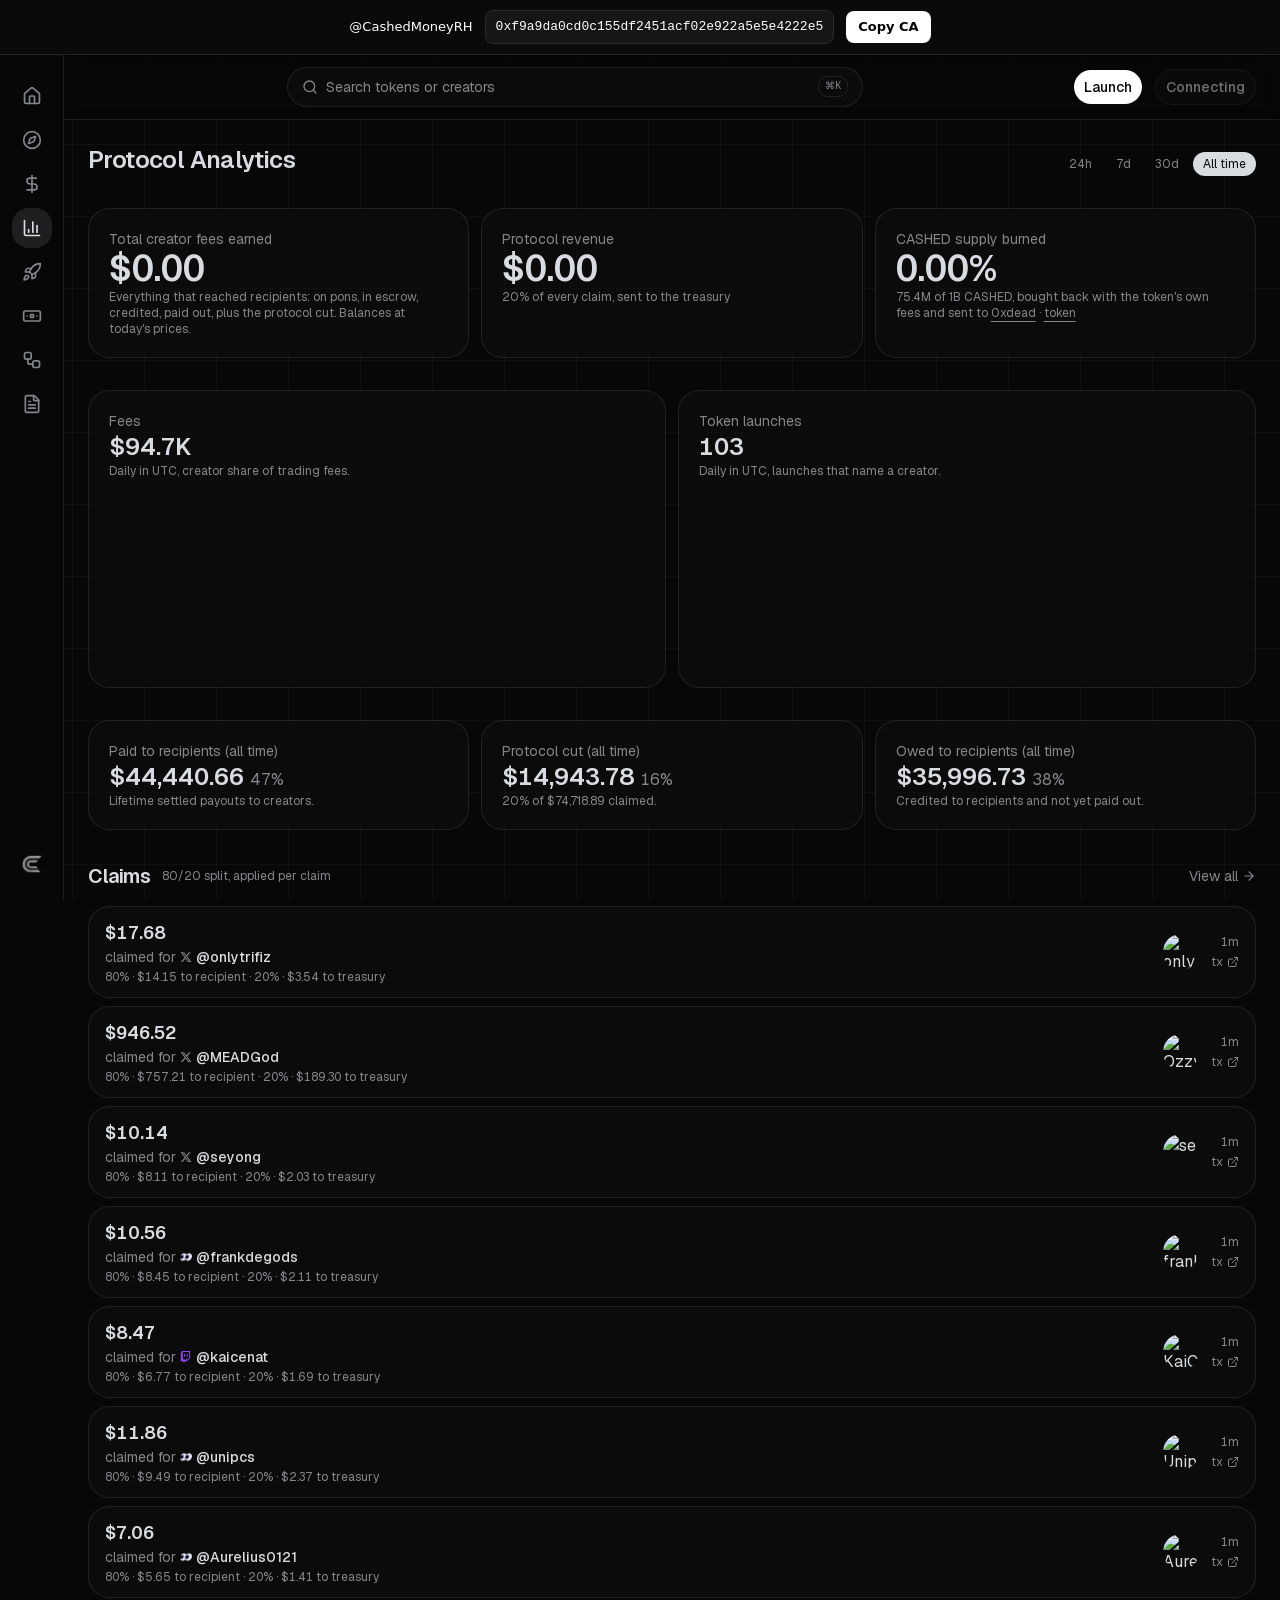
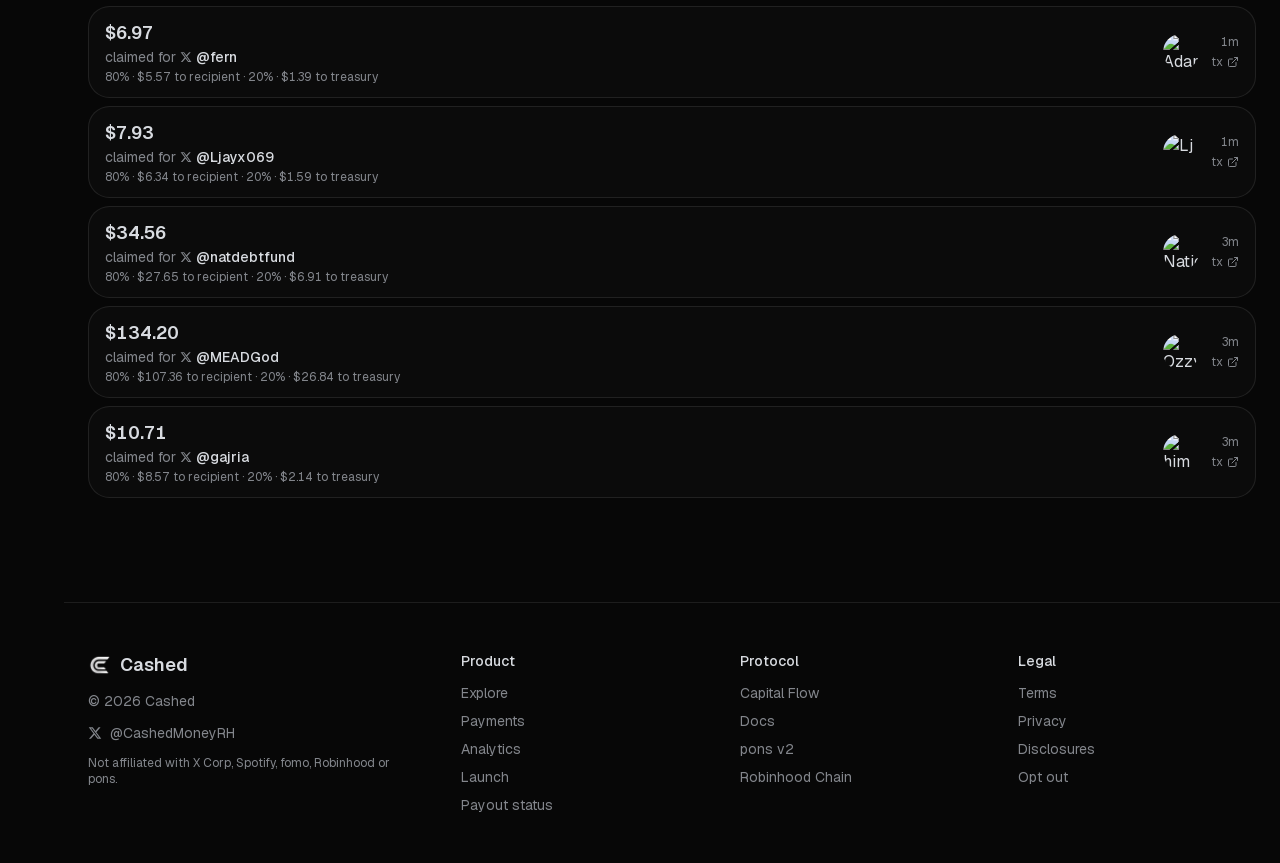
==== analytics/index.html @ 07ec54c0 "Clone cashed.money as a static meme site with the CashedMoneyRH X link and token CA. Co-authored-by:" ====
<!DOCTYPE html><html data-dpl-id="dpl_JBxvJLaas8P9AHUe6HkGp45us8QY" lang="en" class="geist_f15bd114-module__7725RG__variable geist_mono_8d43a2aa-module__8Li5zG__variable dark h-full antialiased"><head><meta charSet="utf-8"/><meta name="viewport" content="width=device-width, initial-scale=1"/><link rel="preload" href="/logo-transparent.png" as="image"/><link rel="preload" as="image" href="/fomo.png"/><link rel="stylesheet" href="/_next/static/immutable/chunks/390r2qn_w1hxb.css" data-precedence="next"/><link rel="stylesheet" href="/_next/static/immutable/chunks/3wxnf608zoqqo.css" data-precedence="next"/><link rel="preload" as="script" fetchPriority="low" href="/_next/static/immutable/chunks/0zz4iendek79o.js"/><link rel="preload" href="/logo.png" as="image"/><title>Analytics - Cashed</title><meta name="description" content="Point a token&#x27;s creator fees at any creator, on X, Spotify, Twitch, GitHub or fomo, and they get paid in dollars. Launch on pons, Robinhood Chain."/><meta property="og:title" content="Analytics - Cashed"/><meta property="og:description" content="Point a token&#x27;s creator fees at any creator, on X, Spotify, Twitch, GitHub or fomo, and they get paid in dollars. Launch on pons, Robinhood Chain."/><meta property="og:site_name" content="Cashed"/><meta property="og:image" content="https://cashedmoney.world/og.png"/><meta property="og:image:width" content="1730"/><meta property="og:image:height" content="909"/><meta property="og:image:alt" content="Cashed - Token fees. Cashed out."/><meta property="og:type" content="website"/><meta name="twitter:card" content="summary_large_image"/><meta name="twitter:title" content="Analytics - Cashed"/><meta name="twitter:description" content="Point a token&#x27;s creator fees at any creator, on X, Spotify, Twitch, GitHub or fomo, and they get paid in dollars. Launch on pons, Robinhood Chain."/><meta name="twitter:image" content="https://cashedmoney.world/og.png"/><link rel="icon" href="/icon.png" sizes="192x192" type="image/png"/><link rel="apple-touch-icon" href="/apple-icon.png" sizes="180x180" type="image/png"/><meta name="next-size-adjust" content=""/></head><body class="flex min-h-full flex-col">
<style id="ca-bar-style">
.ca-bar{position:sticky;top:0;z-index:9999;display:flex;align-items:center;justify-content:center;gap:12px;flex-wrap:wrap;padding:10px 16px;background:#0a0a0a;border-bottom:1px solid #222;font-family:ui-sans-serif,system-ui,sans-serif;color:#fff;font-size:13px}
.ca-bar a{color:#fff;text-decoration:none}
.ca-bar .ca{font-family:ui-monospace,SFMono-Regular,Menlo,monospace;background:#161616;border:1px solid #2a2a2a;border-radius:8px;padding:6px 10px;cursor:pointer}
.ca-bar button{background:#fff;color:#000;border:0;border-radius:8px;padding:6px 12px;font-weight:600;cursor:pointer}
</style>
<div class="ca-bar">
  <a href="https://x.com/CashedMoneyRH" target="_blank" rel="noreferrer">@CashedMoneyRH</a>
  <span class="ca" id="ca-addr" title="Click to copy">0xf9a9da0cd0c155df2451acf02e922a5e5e4222e5</span>
  <button type="button" id="ca-copy">Copy CA</button>
</div>
<script>
(function(){
  function copy(){
    var t="0xf9a9da0cd0c155df2451acf02e922a5e5e4222e5";
    if(navigator.clipboard){navigator.clipboard.writeText(t)}
    var b=document.getElementById("ca-copy");
    if(b){b.textContent="Copied";setTimeout(function(){b.textContent="Copy CA"},1200)}
  }
  var b=document.getElementById("ca-copy");
  var a=document.getElementById("ca-addr");
  if(b)b.addEventListener("click",copy);
  if(a)a.addEventListener("click",copy);
})();
</script>
<div hidden=""><!--$--><!--/$--></div><div class="min-h-dvh md:pl-16"><aside class="fixed inset-y-0 left-0 z-40 hidden w-16 flex-col items-center border-r border-border bg-sidebar py-4 md:flex"><a aria-label="Cashed home" class="mb-6" href="/"><img src="/logo-transparent.png" alt="" aria-hidden="true" class="object-contain size-9" draggable="false"/></a><nav class="flex flex-col gap-1"><a aria-label="Home" class="flex size-10 items-center justify-center rounded-xl text-muted-foreground transition-colors hover:bg-accent hover:text-foreground" data-state="closed" data-slot="tooltip-trigger" href="/"><svg xmlns="http://www.w3.org/2000/svg" width="24" height="24" viewBox="0 0 24 24" fill="none" stroke="currentColor" stroke-width="2" stroke-linecap="round" stroke-linejoin="round" class="lucide lucide-house lucide-home size-5" aria-hidden="true"><path d="M15 21v-8a1 1 0 0 0-1-1h-4a1 1 0 0 0-1 1v8"></path><path d="M3 10a2 2 0 0 1 .709-1.528l7-6a2 2 0 0 1 2.582 0l7 6A2 2 0 0 1 21 10v9a2 2 0 0 1-2 2H5a2 2 0 0 1-2-2z"></path></svg></a><a aria-label="Explore" class="flex size-10 items-center justify-center rounded-xl text-muted-foreground transition-colors hover:bg-accent hover:text-foreground" data-state="closed" data-slot="tooltip-trigger" href="/explore"><svg xmlns="http://www.w3.org/2000/svg" width="24" height="24" viewBox="0 0 24 24" fill="none" stroke="currentColor" stroke-width="2" stroke-linecap="round" stroke-linejoin="round" class="lucide lucide-compass size-5" aria-hidden="true"><circle cx="12" cy="12" r="10"></circle><path d="m16.24 7.76-1.804 5.411a2 2 0 0 1-1.265 1.265L7.76 16.24l1.804-5.411a2 2 0 0 1 1.265-1.265z"></path></svg></a><a aria-label="Payments" class="flex size-10 items-center justify-center rounded-xl text-muted-foreground transition-colors hover:bg-accent hover:text-foreground" data-state="closed" data-slot="tooltip-trigger" href="/payments"><svg xmlns="http://www.w3.org/2000/svg" width="24" height="24" viewBox="0 0 24 24" fill="none" stroke="currentColor" stroke-width="2" stroke-linecap="round" stroke-linejoin="round" class="lucide lucide-dollar-sign size-5" aria-hidden="true"><line x1="12" x2="12" y1="2" y2="22"></line><path d="M17 5H9.5a3.5 3.5 0 0 0 0 7h5a3.5 3.5 0 0 1 0 7H6"></path></svg></a><a aria-label="Analytics" aria-current="page" class="flex size-10 items-center justify-center rounded-xl transition-colors hover:bg-accent hover:text-foreground bg-accent text-foreground" data-state="closed" data-slot="tooltip-trigger" href="/analytics"><svg xmlns="http://www.w3.org/2000/svg" width="24" height="24" viewBox="0 0 24 24" fill="none" stroke="currentColor" stroke-width="2" stroke-linecap="round" stroke-linejoin="round" class="lucide lucide-chart-column lucide-bar-chart-3 size-5" aria-hidden="true"><path d="M3 3v16a2 2 0 0 0 2 2h16"></path><path d="M18 17V9"></path><path d="M13 17V5"></path><path d="M8 17v-3"></path></svg></a><a aria-label="Launch" class="flex size-10 items-center justify-center rounded-xl text-muted-foreground transition-colors hover:bg-accent hover:text-foreground" data-state="closed" data-slot="tooltip-trigger" href="/launch"><svg xmlns="http://www.w3.org/2000/svg" width="24" height="24" viewBox="0 0 24 24" fill="none" stroke="currentColor" stroke-width="2" stroke-linecap="round" stroke-linejoin="round" class="lucide lucide-rocket size-5" aria-hidden="true"><path d="M12 15v5s3.03-.55 4-2c1.08-1.62 0-5 0-5"></path><path d="M4.5 16.5c-1.5 1.26-2 5-2 5s3.74-.5 5-2c.71-.84.7-2.13-.09-2.91a2.18 2.18 0 0 0-2.91-.09"></path><path d="M9 12a22 22 0 0 1 2-3.95A12.88 12.88 0 0 1 22 2c0 2.72-.78 7.5-6 11a22.4 22.4 0 0 1-4 2z"></path><path d="M9 12H4s.55-3.03 2-4c1.62-1.08 5 .05 5 .05"></path></svg></a><a aria-label="Claim" class="flex size-10 items-center justify-center rounded-xl text-muted-foreground transition-colors hover:bg-accent hover:text-foreground" data-state="closed" data-slot="tooltip-trigger" href="/claim"><svg xmlns="http://www.w3.org/2000/svg" width="24" height="24" viewBox="0 0 24 24" fill="none" stroke="currentColor" stroke-width="2" stroke-linecap="round" stroke-linejoin="round" class="lucide lucide-banknote size-5" aria-hidden="true"><rect width="20" height="12" x="2" y="6" rx="2"></rect><circle cx="12" cy="12" r="2"></circle><path d="M6 12h.01M18 12h.01"></path></svg></a><a aria-label="Capital Flow" class="flex size-10 items-center justify-center rounded-xl text-muted-foreground transition-colors hover:bg-accent hover:text-foreground" data-state="closed" data-slot="tooltip-trigger" href="/capital-flow"><svg xmlns="http://www.w3.org/2000/svg" width="24" height="24" viewBox="0 0 24 24" fill="none" stroke="currentColor" stroke-width="2" stroke-linecap="round" stroke-linejoin="round" class="lucide lucide-workflow size-5" aria-hidden="true"><rect width="8" height="8" x="3" y="3" rx="2"></rect><path d="M7 11v4a2 2 0 0 0 2 2h4"></path><rect width="8" height="8" x="13" y="13" rx="2"></rect></svg></a><a aria-label="Docs" class="flex size-10 items-center justify-center rounded-xl text-muted-foreground transition-colors hover:bg-accent hover:text-foreground" data-state="closed" data-slot="tooltip-trigger" href="/docs"><svg xmlns="http://www.w3.org/2000/svg" width="24" height="24" viewBox="0 0 24 24" fill="none" stroke="currentColor" stroke-width="2" stroke-linecap="round" stroke-linejoin="round" class="lucide lucide-file-text size-5" aria-hidden="true"><path d="M6 22a2 2 0 0 1-2-2V4a2 2 0 0 1 2-2h8a2.4 2.4 0 0 1 1.704.706l3.588 3.588A2.4 2.4 0 0 1 20 8v12a2 2 0 0 1-2 2z"></path><path d="M14 2v5a1 1 0 0 0 1 1h5"></path><path d="M10 9H8"></path><path d="M16 13H8"></path><path d="M16 17H8"></path></svg></a></nav><a href="https://x.com/CashedMoneyRH" target="_blank" rel="noreferrer" class="mt-auto flex size-10 items-center justify-center rounded-xl opacity-60 transition-opacity hover:opacity-100" aria-label="Cashed on X"><img src="/logo-transparent.png" alt="" aria-hidden="true" class="object-contain size-6" draggable="false"/></a></aside><nav class="fixed inset-x-0 bottom-0 z-40 flex justify-around border-t border-border bg-background/95 backdrop-blur md:hidden" style="padding-bottom:env(safe-area-inset-bottom, 0px)" aria-label="Primary"><a aria-label="Home" class="flex min-w-0 flex-1 flex-col items-center gap-1 py-2 text-[10px] text-muted-foreground" href="/"><svg xmlns="http://www.w3.org/2000/svg" width="24" height="24" viewBox="0 0 24 24" fill="none" stroke="currentColor" stroke-width="2" stroke-linecap="round" stroke-linejoin="round" class="lucide lucide-house lucide-home size-5" aria-hidden="true"><path d="M15 21v-8a1 1 0 0 0-1-1h-4a1 1 0 0 0-1 1v8"></path><path d="M3 10a2 2 0 0 1 .709-1.528l7-6a2 2 0 0 1 2.582 0l7 6A2 2 0 0 1 21 10v9a2 2 0 0 1-2 2H5a2 2 0 0 1-2-2z"></path></svg>Home</a><a aria-label="Explore" class="flex min-w-0 flex-1 flex-col items-center gap-1 py-2 text-[10px] text-muted-foreground" href="/explore"><svg xmlns="http://www.w3.org/2000/svg" width="24" height="24" viewBox="0 0 24 24" fill="none" stroke="currentColor" stroke-width="2" stroke-linecap="round" stroke-linejoin="round" class="lucide lucide-compass size-5" aria-hidden="true"><circle cx="12" cy="12" r="10"></circle><path d="m16.24 7.76-1.804 5.411a2 2 0 0 1-1.265 1.265L7.76 16.24l1.804-5.411a2 2 0 0 1 1.265-1.265z"></path></svg>Explore</a><a aria-label="Payments" class="flex min-w-0 flex-1 flex-col items-center gap-1 py-2 text-[10px] text-muted-foreground" href="/payments"><svg xmlns="http://www.w3.org/2000/svg" width="24" height="24" viewBox="0 0 24 24" fill="none" stroke="currentColor" stroke-width="2" stroke-linecap="round" stroke-linejoin="round" class="lucide lucide-dollar-sign size-5" aria-hidden="true"><line x1="12" x2="12" y1="2" y2="22"></line><path d="M17 5H9.5a3.5 3.5 0 0 0 0 7h5a3.5 3.5 0 0 1 0 7H6"></path></svg>Payments</a><a aria-label="Launch" class="flex min-w-0 flex-1 flex-col items-center gap-1 py-2 text-[10px] text-muted-foreground" href="/launch"><svg xmlns="http://www.w3.org/2000/svg" width="24" height="24" viewBox="0 0 24 24" fill="none" stroke="currentColor" stroke-width="2" stroke-linecap="round" stroke-linejoin="round" class="lucide lucide-rocket size-5" aria-hidden="true"><path d="M12 15v5s3.03-.55 4-2c1.08-1.62 0-5 0-5"></path><path d="M4.5 16.5c-1.5 1.26-2 5-2 5s3.74-.5 5-2c.71-.84.7-2.13-.09-2.91a2.18 2.18 0 0 0-2.91-.09"></path><path d="M9 12a22 22 0 0 1 2-3.95A12.88 12.88 0 0 1 22 2c0 2.72-.78 7.5-6 11a22.4 22.4 0 0 1-4 2z"></path><path d="M9 12H4s.55-3.03 2-4c1.62-1.08 5 .05 5 .05"></path></svg>Launch</a><a aria-label="Claim" class="flex min-w-0 flex-1 flex-col items-center gap-1 py-2 text-[10px] text-muted-foreground" href="/claim"><svg xmlns="http://www.w3.org/2000/svg" width="24" height="24" viewBox="0 0 24 24" fill="none" stroke="currentColor" stroke-width="2" stroke-linecap="round" stroke-linejoin="round" class="lucide lucide-banknote size-5" aria-hidden="true"><rect width="20" height="12" x="2" y="6" rx="2"></rect><circle cx="12" cy="12" r="2"></circle><path d="M6 12h.01M18 12h.01"></path></svg>Claim</a></nav><header class="sticky z-30 border-b border-border bg-background/85 backdrop-blur" style="top:env(safe-area-inset-top, 0px)"><div class="mx-auto flex h-16 max-w-7xl items-center gap-3 px-4 sm:px-6"><a class="flex items-center gap-2 md:hidden" aria-label="Cashed home" href="/"><img src="/logo-transparent.png" alt="" aria-hidden="true" class="object-contain size-8" draggable="false"/></a><div class="relative min-w-0 flex-1 md:mx-auto md:max-w-xl"><label class="flex h-10 items-center gap-2 rounded-full border border-border bg-card/60 px-3.5 text-sm text-muted-foreground focus-within:border-foreground/40"><svg xmlns="http://www.w3.org/2000/svg" width="24" height="24" viewBox="0 0 24 24" fill="none" stroke="currentColor" stroke-width="2" stroke-linecap="round" stroke-linejoin="round" class="lucide lucide-search size-4 shrink-0" aria-hidden="true"><path d="m21 21-4.34-4.34"></path><circle cx="11" cy="11" r="8"></circle></svg><input placeholder="Search tokens or creators" aria-label="Search" class="min-w-0 flex-1 bg-transparent text-foreground outline-none placeholder:text-muted-foreground" value=""/><kbd class="hidden rounded-md border border-border px-1.5 py-0.5 text-[10px] sm:inline">⌘K</kbd></label></div><a data-slot="button" data-variant="default" data-size="lg" class="group/button shrink-0 items-center justify-center border border-transparent bg-clip-padding text-sm font-medium whitespace-nowrap transition-all outline-none select-none focus-visible:border-ring focus-visible:ring-3 focus-visible:ring-ring/50 active:not-aria-[haspopup]:translate-y-px disabled:pointer-events-none disabled:opacity-50 aria-invalid:border-destructive aria-invalid:ring-3 aria-invalid:ring-destructive/20 dark:aria-invalid:border-destructive/50 dark:aria-invalid:ring-destructive/40 [&amp;_svg]:pointer-events-none [&amp;_svg]:shrink-0 [&amp;_svg:not([class*=&#x27;size-&#x27;])]:size-4 bg-primary text-primary-foreground hover:bg-primary/80 h-9 gap-1.5 px-2.5 has-data-[icon=inline-end]:pr-2 has-data-[icon=inline-start]:pl-2 hidden rounded-full sm:inline-flex" href="/launch">Launch</a><button data-slot="button" data-variant="outline" data-size="lg" class="group/button inline-flex shrink-0 items-center justify-center border bg-clip-padding text-sm font-medium whitespace-nowrap transition-all outline-none select-none focus-visible:border-ring focus-visible:ring-3 focus-visible:ring-ring/50 active:not-aria-[haspopup]:translate-y-px disabled:pointer-events-none disabled:opacity-50 aria-invalid:border-destructive aria-invalid:ring-3 aria-invalid:ring-destructive/20 dark:aria-invalid:border-destructive/50 dark:aria-invalid:ring-destructive/40 [&amp;_svg]:pointer-events-none [&amp;_svg]:shrink-0 [&amp;_svg:not([class*=&#x27;size-&#x27;])]:size-4 border-border bg-background hover:bg-muted hover:text-foreground aria-expanded:bg-muted aria-expanded:text-foreground dark:border-input dark:bg-input/30 dark:hover:bg-input/50 h-9 gap-1.5 px-2.5 has-data-[icon=inline-end]:pr-2 has-data-[icon=inline-start]:pl-2 rounded-full" disabled="">Connecting</button></div></header><main class="mx-auto w-full max-w-7xl px-4 pt-6 pb-24 sm:px-6 md:pb-10"><div class="space-y-8"><div class="flex flex-wrap items-end justify-between gap-4"><h1 class="text-2xl font-semibold tracking-tight">Protocol Analytics</h1><div class="flex gap-1 text-xs text-muted-foreground"><span class="rounded-full px-2.5 py-1">24h</span><span class="rounded-full px-2.5 py-1">7d</span><span class="rounded-full px-2.5 py-1">30d</span><span class="rounded-full bg-foreground px-2.5 py-1 text-background">All time</span></div></div><div class="grid gap-3 sm:grid-cols-2 lg:grid-cols-3"><div class="min-w-0 rounded-2xl border border-border bg-card/60 p-5"><div class="text-sm text-muted-foreground">Total creator fees earned</div><div class="tabular text-4xl font-semibold"><span>$0.00</span></div><div class="text-xs text-muted-foreground">Everything that reached recipients: on pons, in escrow, credited, paid out, plus the protocol cut. Balances at today&#x27;s prices.</div></div><div class="min-w-0 rounded-2xl border border-border bg-card/60 p-5"><div class="text-sm text-muted-foreground">Protocol revenue</div><div class="tabular text-4xl font-semibold"><span>$0.00</span></div><div class="text-xs text-muted-foreground">20<!-- -->% of every claim, sent to the treasury</div></div><div class="min-w-0 rounded-2xl border border-border bg-card/60 p-5"><div class="text-sm text-muted-foreground">CASHED supply burned</div><div class="tabular text-4xl font-semibold"><span>0.00%</span></div><div class="text-xs text-muted-foreground">75.4M of 1B CASHED<!-- -->, bought back with the token&#x27;s own fees and sent to<!-- --> <a href="https://robinhoodchain.blockscout.com/address/0x000000000000000000000000000000000000dEaD" target="_blank" rel="noreferrer" class="underline underline-offset-4 hover:text-foreground">0xdead</a> · <a href="https://robinhoodchain.blockscout.com/token/0x6249519883b8d7ccf915dfcd6c0442984dae9d24" target="_blank" rel="noreferrer" class="underline underline-offset-4 hover:text-foreground">token</a></div></div></div><div class="grid gap-3 lg:grid-cols-2"><div class="min-w-0 rounded-2xl border border-border bg-card/60 p-5 text-foreground"><div class="text-sm text-muted-foreground">Fees</div><div class="tabular text-2xl font-semibold">$94.7K</div><div class="mb-2 text-xs text-muted-foreground">Daily in UTC, creator share of trading fees.</div><div class="recharts-responsive-container" style="width:100%;height:180px;min-width:0"><div style="width:0;overflow-x:visible"></div></div></div><div class="min-w-0 rounded-2xl border border-border bg-card/60 p-5"><div class="text-sm text-muted-foreground">Token launches</div><div class="tabular text-2xl font-semibold">103</div><div class="mb-2 text-xs text-muted-foreground">Daily in UTC, launches that name a creator.</div><div class="recharts-responsive-container" style="width:100%;height:180px;min-width:0"><div style="width:0;overflow-x:visible"></div></div></div></div><div class="grid gap-3 md:grid-cols-3"><div class="min-w-0 rounded-2xl border border-border bg-card/60 p-5"><div class="text-sm text-muted-foreground">Paid to recipients (all time)</div><div class="tabular text-2xl font-semibold">$44,440.66<!-- --> <span class="text-base font-normal text-muted-foreground">47%</span></div><div class="text-xs text-muted-foreground">Lifetime settled payouts to creators.</div></div><div class="min-w-0 rounded-2xl border border-border bg-card/60 p-5"><div class="text-sm text-muted-foreground">Protocol cut (all time)</div><div class="tabular text-2xl font-semibold">$14,943.78<!-- --> <span class="text-base font-normal text-muted-foreground">16%</span></div><div class="text-xs text-muted-foreground">20<!-- -->% of <!-- -->$74,718.89<!-- --> claimed.</div></div><div class="min-w-0 rounded-2xl border border-border bg-card/60 p-5"><div class="text-sm text-muted-foreground">Owed to recipients (all time)</div><div class="tabular text-2xl font-semibold">$35,996.73<!-- --> <span class="text-base font-normal text-muted-foreground">38%</span></div><div class="text-xs text-muted-foreground">Credited to recipients and not yet paid out.</div></div></div><section><div class="mb-4 flex min-w-0 flex-wrap items-center gap-3"><h2 class="text-xl font-semibold tracking-tight">Claims</h2><span class="text-xs text-muted-foreground">80<!-- -->/<!-- -->20<!-- --> split, applied per claim</span><div class="ml-auto flex items-center gap-2 text-sm text-muted-foreground"><a class="inline-flex items-center gap-1 hover:text-foreground" href="/capital-flow">View all <svg xmlns="http://www.w3.org/2000/svg" width="24" height="24" viewBox="0 0 24 24" fill="none" stroke="currentColor" stroke-width="2" stroke-linecap="round" stroke-linejoin="round" class="lucide lucide-arrow-right size-3.5" aria-hidden="true"><path d="M5 12h14"></path><path d="m12 5 7 7-7 7"></path></svg></a></div></div><ul class="space-y-2"><li class="flex min-w-0 items-center gap-3 rounded-2xl border border-border bg-card/60 px-4 py-3"><div class="min-w-0 flex-1"><div class="tabular text-lg font-semibold">$17.68</div><div class="flex min-w-0 items-center gap-1 text-sm text-muted-foreground">claimed for<svg viewBox="0 0 24 24" aria-hidden="true" class="fill-current size-3 shrink-0"><path d="M18.244 2.25h3.308l-7.227 8.26 8.502 11.24H16.17l-5.214-6.817L4.99 21.75H1.68l7.73-8.835L1.254 2.25H8.08l4.713 6.231zm-1.161 17.52h1.833L7.084 4.126H5.117z"></path></svg><a class="truncate font-medium text-foreground hover:underline" href="/x/onlytrifiz">@onlytrifiz</a></div><div class="mt-0.5 text-xs text-muted-foreground tabular">80% · <!-- -->$14.15<!-- --> to recipient · 20% · <!-- -->$3.54<!-- --> to treasury</div></div><img src="https://pbs.twimg.com/profile_images/1974035042612518912/VJPuNrzi_400x400.jpg" alt="only" class="object-cover size-9 rounded-full" loading="lazy" referrerPolicy="no-referrer"/><div class="flex flex-col items-end gap-1 text-xs text-muted-foreground"><span class="tabular">1m</span><a href="https://robinhoodchain.blockscout.com/tx/0x8d18d23755f613608d83d0e078df0dc92c5223f97d6a4c0c841c06e9cfff9536" target="_blank" rel="noreferrer" class="inline-flex items-center gap-1 hover:text-foreground">tx <svg xmlns="http://www.w3.org/2000/svg" width="24" height="24" viewBox="0 0 24 24" fill="none" stroke="currentColor" stroke-width="2" stroke-linecap="round" stroke-linejoin="round" class="lucide lucide-external-link size-3" aria-hidden="true"><path d="M15 3h6v6"></path><path d="M10 14 21 3"></path><path d="M18 13v6a2 2 0 0 1-2 2H5a2 2 0 0 1-2-2V8a2 2 0 0 1 2-2h6"></path></svg></a></div></li><li class="flex min-w-0 items-center gap-3 rounded-2xl border border-border bg-card/60 px-4 py-3"><div class="min-w-0 flex-1"><div class="tabular text-lg font-semibold">$946.52</div><div class="flex min-w-0 items-center gap-1 text-sm text-muted-foreground">claimed for<svg viewBox="0 0 24 24" aria-hidden="true" class="fill-current size-3 shrink-0"><path d="M18.244 2.25h3.308l-7.227 8.26 8.502 11.24H16.17l-5.214-6.817L4.99 21.75H1.68l7.73-8.835L1.254 2.25H8.08l4.713 6.231zm-1.161 17.52h1.833L7.084 4.126H5.117z"></path></svg><a class="truncate font-medium text-foreground hover:underline" href="/x/MEADGod">@MEADGod</a></div><div class="mt-0.5 text-xs text-muted-foreground tabular">80% · <!-- -->$757.21<!-- --> to recipient · 20% · <!-- -->$189.30<!-- --> to treasury</div></div><img src="https://pbs.twimg.com/profile_images/2092114373221199872/9KiMycPK_400x400.jpg" alt="Ozzy | 奥兹 🅿️" class="object-cover size-9 rounded-full" loading="lazy" referrerPolicy="no-referrer"/><div class="flex flex-col items-end gap-1 text-xs text-muted-foreground"><span class="tabular">1m</span><a href="https://robinhoodchain.blockscout.com/tx/0x8d18d23755f613608d83d0e078df0dc92c5223f97d6a4c0c841c06e9cfff9536" target="_blank" rel="noreferrer" class="inline-flex items-center gap-1 hover:text-foreground">tx <svg xmlns="http://www.w3.org/2000/svg" width="24" height="24" viewBox="0 0 24 24" fill="none" stroke="currentColor" stroke-width="2" stroke-linecap="round" stroke-linejoin="round" class="lucide lucide-external-link size-3" aria-hidden="true"><path d="M15 3h6v6"></path><path d="M10 14 21 3"></path><path d="M18 13v6a2 2 0 0 1-2 2H5a2 2 0 0 1-2-2V8a2 2 0 0 1 2-2h6"></path></svg></a></div></li><li class="flex min-w-0 items-center gap-3 rounded-2xl border border-border bg-card/60 px-4 py-3"><div class="min-w-0 flex-1"><div class="tabular text-lg font-semibold">$10.14</div><div class="flex min-w-0 items-center gap-1 text-sm text-muted-foreground">claimed for<svg viewBox="0 0 24 24" aria-hidden="true" class="fill-current size-3 shrink-0"><path d="M18.244 2.25h3.308l-7.227 8.26 8.502 11.24H16.17l-5.214-6.817L4.99 21.75H1.68l7.73-8.835L1.254 2.25H8.08l4.713 6.231zm-1.161 17.52h1.833L7.084 4.126H5.117z"></path></svg><a class="truncate font-medium text-foreground hover:underline" href="/x/seyong">@seyong</a></div><div class="mt-0.5 text-xs text-muted-foreground tabular">80% · <!-- -->$8.11<!-- --> to recipient · 20% · <!-- -->$2.03<!-- --> to treasury</div></div><img src="https://pbs.twimg.com/profile_images/2099817727883939840/4lNcbPbq_400x400.jpg" alt="se" class="object-cover size-9 rounded-full" loading="lazy" referrerPolicy="no-referrer"/><div class="flex flex-col items-end gap-1 text-xs text-muted-foreground"><span class="tabular">1m</span><a href="https://robinhoodchain.blockscout.com/tx/0x8d18d23755f613608d83d0e078df0dc92c5223f97d6a4c0c841c06e9cfff9536" target="_blank" rel="noreferrer" class="inline-flex items-center gap-1 hover:text-foreground">tx <svg xmlns="http://www.w3.org/2000/svg" width="24" height="24" viewBox="0 0 24 24" fill="none" stroke="currentColor" stroke-width="2" stroke-linecap="round" stroke-linejoin="round" class="lucide lucide-external-link size-3" aria-hidden="true"><path d="M15 3h6v6"></path><path d="M10 14 21 3"></path><path d="M18 13v6a2 2 0 0 1-2 2H5a2 2 0 0 1-2-2V8a2 2 0 0 1 2-2h6"></path></svg></a></div></li><li class="flex min-w-0 items-center gap-3 rounded-2xl border border-border bg-card/60 px-4 py-3"><div class="min-w-0 flex-1"><div class="tabular text-lg font-semibold">$10.56</div><div class="flex min-w-0 items-center gap-1 text-sm text-muted-foreground">claimed for<img src="/fomo.png" alt="fomo" class="object-contain size-3 shrink-0"/><a class="truncate font-medium text-foreground hover:underline" href="/fomo/frankdegods">@frankdegods</a></div><div class="mt-0.5 text-xs text-muted-foreground tabular">80% · <!-- -->$8.45<!-- --> to recipient · 20% · <!-- -->$2.11<!-- --> to treasury</div></div><img src="https://pbs.twimg.com/profile_images/2060043584204689410/Sh83nkwV_400x400.jpg" alt="frank" class="object-cover size-9 rounded-full" loading="lazy" referrerPolicy="no-referrer"/><div class="flex flex-col items-end gap-1 text-xs text-muted-foreground"><span class="tabular">1m</span><a href="https://robinhoodchain.blockscout.com/tx/0x8d18d23755f613608d83d0e078df0dc92c5223f97d6a4c0c841c06e9cfff9536" target="_blank" rel="noreferrer" class="inline-flex items-center gap-1 hover:text-foreground">tx <svg xmlns="http://www.w3.org/2000/svg" width="24" height="24" viewBox="0 0 24 24" fill="none" stroke="currentColor" stroke-width="2" stroke-linecap="round" stroke-linejoin="round" class="lucide lucide-external-link size-3" aria-hidden="true"><path d="M15 3h6v6"></path><path d="M10 14 21 3"></path><path d="M18 13v6a2 2 0 0 1-2 2H5a2 2 0 0 1-2-2V8a2 2 0 0 1 2-2h6"></path></svg></a></div></li><li class="flex min-w-0 items-center gap-3 rounded-2xl border border-border bg-card/60 px-4 py-3"><div class="min-w-0 flex-1"><div class="tabular text-lg font-semibold">$8.47</div><div class="flex min-w-0 items-center gap-1 text-sm text-muted-foreground">claimed for<svg viewBox="0 0 24 24" aria-hidden="true" class="fill-current size-3 shrink-0" style="color:#9146FF"><path d="M4.3 0 1.5 3.7v16.6h5.6V24l3.7-3.7h2.8L20.3 14V0zm14.1 13.1-3.2 3.2H12l-2.8 2.8v-2.8H5.5V1.9h12.9zM15.2 5.5v6.2h-1.9V5.5zm-5.1 0v6.2H8.2V5.5z"></path></svg><a class="truncate font-medium text-foreground hover:underline" href="/twitch/kaicenat">@kaicenat</a></div><div class="mt-0.5 text-xs text-muted-foreground tabular">80% · <!-- -->$6.77<!-- --> to recipient · 20% · <!-- -->$1.69<!-- --> to treasury</div></div><img src="https://static-cdn.jtvnw.net/jtv_user_pictures/bf6a04cf-3f44-4986-8eed-5c36bfad542b-profile_image-300x300.png" alt="KaiCenat" class="object-cover size-9 rounded-full" loading="lazy" referrerPolicy="no-referrer"/><div class="flex flex-col items-end gap-1 text-xs text-muted-foreground"><span class="tabular">1m</span><a href="https://robinhoodchain.blockscout.com/tx/0x8d18d23755f613608d83d0e078df0dc92c5223f97d6a4c0c841c06e9cfff9536" target="_blank" rel="noreferrer" class="inline-flex items-center gap-1 hover:text-foreground">tx <svg xmlns="http://www.w3.org/2000/svg" width="24" height="24" viewBox="0 0 24 24" fill="none" stroke="currentColor" stroke-width="2" stroke-linecap="round" stroke-linejoin="round" class="lucide lucide-external-link size-3" aria-hidden="true"><path d="M15 3h6v6"></path><path d="M10 14 21 3"></path><path d="M18 13v6a2 2 0 0 1-2 2H5a2 2 0 0 1-2-2V8a2 2 0 0 1 2-2h6"></path></svg></a></div></li><li class="flex min-w-0 items-center gap-3 rounded-2xl border border-border bg-card/60 px-4 py-3"><div class="min-w-0 flex-1"><div class="tabular text-lg font-semibold">$11.86</div><div class="flex min-w-0 items-center gap-1 text-sm text-muted-foreground">claimed for<img src="/fomo.png" alt="fomo" class="object-contain size-3 shrink-0"/><a class="truncate font-medium text-foreground hover:underline" href="/fomo/unipcs">@unipcs</a></div><div class="mt-0.5 text-xs text-muted-foreground tabular">80% · <!-- -->$9.49<!-- --> to recipient · 20% · <!-- -->$2.37<!-- --> to treasury</div></div><img src="https://pbs.twimg.com/profile_images/1755899881783185408/Mtp0uwfM_400x400.jpg" alt="Unipcs" class="object-cover size-9 rounded-full" loading="lazy" referrerPolicy="no-referrer"/><div class="flex flex-col items-end gap-1 text-xs text-muted-foreground"><span class="tabular">1m</span><a href="https://robinhoodchain.blockscout.com/tx/0x8d18d23755f613608d83d0e078df0dc92c5223f97d6a4c0c841c06e9cfff9536" target="_blank" rel="noreferrer" class="inline-flex items-center gap-1 hover:text-foreground">tx <svg xmlns="http://www.w3.org/2000/svg" width="24" height="24" viewBox="0 0 24 24" fill="none" stroke="currentColor" stroke-width="2" stroke-linecap="round" stroke-linejoin="round" class="lucide lucide-external-link size-3" aria-hidden="true"><path d="M15 3h6v6"></path><path d="M10 14 21 3"></path><path d="M18 13v6a2 2 0 0 1-2 2H5a2 2 0 0 1-2-2V8a2 2 0 0 1 2-2h6"></path></svg></a></div></li><li class="flex min-w-0 items-center gap-3 rounded-2xl border border-border bg-card/60 px-4 py-3"><div class="min-w-0 flex-1"><div class="tabular text-lg font-semibold">$7.06</div><div class="flex min-w-0 items-center gap-1 text-sm text-muted-foreground">claimed for<img src="/fomo.png" alt="fomo" class="object-contain size-3 shrink-0"/><a class="truncate font-medium text-foreground hover:underline" href="/fomo/Aurelius0121">@Aurelius0121</a></div><div class="mt-0.5 text-xs text-muted-foreground tabular">80% · <!-- -->$5.65<!-- --> to recipient · 20% · <!-- -->$1.41<!-- --> to treasury</div></div><img src="https://pbs.twimg.com/profile_images/2068401619033845760/Yd7U8hcy_400x400.jpg" alt="Aurelius" class="object-cover size-9 rounded-full" loading="lazy" referrerPolicy="no-referrer"/><div class="flex flex-col items-end gap-1 text-xs text-muted-foreground"><span class="tabular">1m</span><a href="https://robinhoodchain.blockscout.com/tx/0x8d18d23755f613608d83d0e078df0dc92c5223f97d6a4c0c841c06e9cfff9536" target="_blank" rel="noreferrer" class="inline-flex items-center gap-1 hover:text-foreground">tx <svg xmlns="http://www.w3.org/2000/svg" width="24" height="24" viewBox="0 0 24 24" fill="none" stroke="currentColor" stroke-width="2" stroke-linecap="round" stroke-linejoin="round" class="lucide lucide-external-link size-3" aria-hidden="true"><path d="M15 3h6v6"></path><path d="M10 14 21 3"></path><path d="M18 13v6a2 2 0 0 1-2 2H5a2 2 0 0 1-2-2V8a2 2 0 0 1 2-2h6"></path></svg></a></div></li><li class="flex min-w-0 items-center gap-3 rounded-2xl border border-border bg-card/60 px-4 py-3"><div class="min-w-0 flex-1"><div class="tabular text-lg font-semibold">$6.97</div><div class="flex min-w-0 items-center gap-1 text-sm text-muted-foreground">claimed for<svg viewBox="0 0 24 24" aria-hidden="true" class="fill-current size-3 shrink-0"><path d="M18.244 2.25h3.308l-7.227 8.26 8.502 11.24H16.17l-5.214-6.817L4.99 21.75H1.68l7.73-8.835L1.254 2.25H8.08l4.713 6.231zm-1.161 17.52h1.833L7.084 4.126H5.117z"></path></svg><a class="truncate font-medium text-foreground hover:underline" href="/x/fern">@fern</a></div><div class="mt-0.5 text-xs text-muted-foreground tabular">80% · <!-- -->$5.57<!-- --> to recipient · 20% · <!-- -->$1.39<!-- --> to treasury</div></div><img src="https://pbs.twimg.com/profile_images/1898383987896135680/LU0AOI7u_400x400.jpg" alt="Adam Fern" class="object-cover size-9 rounded-full" loading="lazy" referrerPolicy="no-referrer"/><div class="flex flex-col items-end gap-1 text-xs text-muted-foreground"><span class="tabular">1m</span><a href="https://robinhoodchain.blockscout.com/tx/0x8d18d23755f613608d83d0e078df0dc92c5223f97d6a4c0c841c06e9cfff9536" target="_blank" rel="noreferrer" class="inline-flex items-center gap-1 hover:text-foreground">tx <svg xmlns="http://www.w3.org/2000/svg" width="24" height="24" viewBox="0 0 24 24" fill="none" stroke="currentColor" stroke-width="2" stroke-linecap="round" stroke-linejoin="round" class="lucide lucide-external-link size-3" aria-hidden="true"><path d="M15 3h6v6"></path><path d="M10 14 21 3"></path><path d="M18 13v6a2 2 0 0 1-2 2H5a2 2 0 0 1-2-2V8a2 2 0 0 1 2-2h6"></path></svg></a></div></li><li class="flex min-w-0 items-center gap-3 rounded-2xl border border-border bg-card/60 px-4 py-3"><div class="min-w-0 flex-1"><div class="tabular text-lg font-semibold">$7.93</div><div class="flex min-w-0 items-center gap-1 text-sm text-muted-foreground">claimed for<svg viewBox="0 0 24 24" aria-hidden="true" class="fill-current size-3 shrink-0"><path d="M18.244 2.25h3.308l-7.227 8.26 8.502 11.24H16.17l-5.214-6.817L4.99 21.75H1.68l7.73-8.835L1.254 2.25H8.08l4.713 6.231zm-1.161 17.52h1.833L7.084 4.126H5.117z"></path></svg><a class="truncate font-medium text-foreground hover:underline" href="/x/Ljayx069">@Ljayx069</a></div><div class="mt-0.5 text-xs text-muted-foreground tabular">80% · <!-- -->$6.34<!-- --> to recipient · 20% · <!-- -->$1.59<!-- --> to treasury</div></div><img src="https://pbs.twimg.com/profile_images/2099231261902471171/mT2Naumn_400x400.jpg" alt="Lj" class="object-cover size-9 rounded-full" loading="lazy" referrerPolicy="no-referrer"/><div class="flex flex-col items-end gap-1 text-xs text-muted-foreground"><span class="tabular">1m</span><a href="https://robinhoodchain.blockscout.com/tx/0x8d18d23755f613608d83d0e078df0dc92c5223f97d6a4c0c841c06e9cfff9536" target="_blank" rel="noreferrer" class="inline-flex items-center gap-1 hover:text-foreground">tx <svg xmlns="http://www.w3.org/2000/svg" width="24" height="24" viewBox="0 0 24 24" fill="none" stroke="currentColor" stroke-width="2" stroke-linecap="round" stroke-linejoin="round" class="lucide lucide-external-link size-3" aria-hidden="true"><path d="M15 3h6v6"></path><path d="M10 14 21 3"></path><path d="M18 13v6a2 2 0 0 1-2 2H5a2 2 0 0 1-2-2V8a2 2 0 0 1 2-2h6"></path></svg></a></div></li><li class="flex min-w-0 items-center gap-3 rounded-2xl border border-border bg-card/60 px-4 py-3"><div class="min-w-0 flex-1"><div class="tabular text-lg font-semibold">$34.56</div><div class="flex min-w-0 items-center gap-1 text-sm text-muted-foreground">claimed for<svg viewBox="0 0 24 24" aria-hidden="true" class="fill-current size-3 shrink-0"><path d="M18.244 2.25h3.308l-7.227 8.26 8.502 11.24H16.17l-5.214-6.817L4.99 21.75H1.68l7.73-8.835L1.254 2.25H8.08l4.713 6.231zm-1.161 17.52h1.833L7.084 4.126H5.117z"></path></svg><a class="truncate font-medium text-foreground hover:underline" href="/x/natdebtfund">@natdebtfund</a></div><div class="mt-0.5 text-xs text-muted-foreground tabular">80% · <!-- -->$27.65<!-- --> to recipient · 20% · <!-- -->$6.91<!-- --> to treasury</div></div><img src="https://pbs.twimg.com/profile_images/2102571620778889217/5RJedcOm_400x400.jpg" alt="National Debt Fund" class="object-cover size-9 rounded-full" loading="lazy" referrerPolicy="no-referrer"/><div class="flex flex-col items-end gap-1 text-xs text-muted-foreground"><span class="tabular">3m</span><a href="https://robinhoodchain.blockscout.com/tx/0xfc51fb55b53b9c9dfe7bdb045c4c3e41e691626154014d6c9d610fc888be846d" target="_blank" rel="noreferrer" class="inline-flex items-center gap-1 hover:text-foreground">tx <svg xmlns="http://www.w3.org/2000/svg" width="24" height="24" viewBox="0 0 24 24" fill="none" stroke="currentColor" stroke-width="2" stroke-linecap="round" stroke-linejoin="round" class="lucide lucide-external-link size-3" aria-hidden="true"><path d="M15 3h6v6"></path><path d="M10 14 21 3"></path><path d="M18 13v6a2 2 0 0 1-2 2H5a2 2 0 0 1-2-2V8a2 2 0 0 1 2-2h6"></path></svg></a></div></li><li class="flex min-w-0 items-center gap-3 rounded-2xl border border-border bg-card/60 px-4 py-3"><div class="min-w-0 flex-1"><div class="tabular text-lg font-semibold">$134.20</div><div class="flex min-w-0 items-center gap-1 text-sm text-muted-foreground">claimed for<svg viewBox="0 0 24 24" aria-hidden="true" class="fill-current size-3 shrink-0"><path d="M18.244 2.25h3.308l-7.227 8.26 8.502 11.24H16.17l-5.214-6.817L4.99 21.75H1.68l7.73-8.835L1.254 2.25H8.08l4.713 6.231zm-1.161 17.52h1.833L7.084 4.126H5.117z"></path></svg><a class="truncate font-medium text-foreground hover:underline" href="/x/MEADGod">@MEADGod</a></div><div class="mt-0.5 text-xs text-muted-foreground tabular">80% · <!-- -->$107.36<!-- --> to recipient · 20% · <!-- -->$26.84<!-- --> to treasury</div></div><img src="https://pbs.twimg.com/profile_images/2092114373221199872/9KiMycPK_400x400.jpg" alt="Ozzy | 奥兹 🅿️" class="object-cover size-9 rounded-full" loading="lazy" referrerPolicy="no-referrer"/><div class="flex flex-col items-end gap-1 text-xs text-muted-foreground"><span class="tabular">3m</span><a href="https://robinhoodchain.blockscout.com/tx/0xfc51fb55b53b9c9dfe7bdb045c4c3e41e691626154014d6c9d610fc888be846d" target="_blank" rel="noreferrer" class="inline-flex items-center gap-1 hover:text-foreground">tx <svg xmlns="http://www.w3.org/2000/svg" width="24" height="24" viewBox="0 0 24 24" fill="none" stroke="currentColor" stroke-width="2" stroke-linecap="round" stroke-linejoin="round" class="lucide lucide-external-link size-3" aria-hidden="true"><path d="M15 3h6v6"></path><path d="M10 14 21 3"></path><path d="M18 13v6a2 2 0 0 1-2 2H5a2 2 0 0 1-2-2V8a2 2 0 0 1 2-2h6"></path></svg></a></div></li><li class="flex min-w-0 items-center gap-3 rounded-2xl border border-border bg-card/60 px-4 py-3"><div class="min-w-0 flex-1"><div class="tabular text-lg font-semibold">$10.71</div><div class="flex min-w-0 items-center gap-1 text-sm text-muted-foreground">claimed for<svg viewBox="0 0 24 24" aria-hidden="true" class="fill-current size-3 shrink-0"><path d="M18.244 2.25h3.308l-7.227 8.26 8.502 11.24H16.17l-5.214-6.817L4.99 21.75H1.68l7.73-8.835L1.254 2.25H8.08l4.713 6.231zm-1.161 17.52h1.833L7.084 4.126H5.117z"></path></svg><a class="truncate font-medium text-foreground hover:underline" href="/x/gajria">@gajria</a></div><div class="mt-0.5 text-xs text-muted-foreground tabular">80% · <!-- -->$8.57<!-- --> to recipient · 20% · <!-- -->$2.14<!-- --> to treasury</div></div><img src="https://pbs.twimg.com/profile_images/2093715647473872896/7edfAcQp_400x400.jpg" alt="him" class="object-cover size-9 rounded-full" loading="lazy" referrerPolicy="no-referrer"/><div class="flex flex-col items-end gap-1 text-xs text-muted-foreground"><span class="tabular">3m</span><a href="https://robinhoodchain.blockscout.com/tx/0xfc51fb55b53b9c9dfe7bdb045c4c3e41e691626154014d6c9d610fc888be846d" target="_blank" rel="noreferrer" class="inline-flex items-center gap-1 hover:text-foreground">tx <svg xmlns="http://www.w3.org/2000/svg" width="24" height="24" viewBox="0 0 24 24" fill="none" stroke="currentColor" stroke-width="2" stroke-linecap="round" stroke-linejoin="round" class="lucide lucide-external-link size-3" aria-hidden="true"><path d="M15 3h6v6"></path><path d="M10 14 21 3"></path><path d="M18 13v6a2 2 0 0 1-2 2H5a2 2 0 0 1-2-2V8a2 2 0 0 1 2-2h6"></path></svg></a></div></li></ul></section></div><!--$--><!--/$--></main><footer class="mt-16 border-t border-border"><div class="mx-auto grid max-w-7xl gap-10 px-4 py-12 sm:px-6 md:grid-cols-[1.4fr_1fr_1fr_1fr]"><div class="space-y-3"><div class="flex items-center gap-2 text-lg font-semibold"><img src="/logo-transparent.png" alt="" aria-hidden="true" class="object-contain size-6" draggable="false"/> <!-- -->Cashed</div><p class="text-sm text-muted-foreground">© <!-- -->2026<!-- --> <!-- -->Cashed</p><a href="https://x.com/CashedMoneyRH" target="_blank" rel="noreferrer" class="inline-flex items-center gap-2 text-sm text-muted-foreground hover:text-foreground"><svg viewBox="0 0 24 24" aria-hidden="true" class="fill-current size-3.5"><path d="M18.244 2.25h3.308l-7.227 8.26 8.502 11.24H16.17l-5.214-6.817L4.99 21.75H1.68l7.73-8.835L1.254 2.25H8.08l4.713 6.231zm-1.161 17.52h1.833L7.084 4.126H5.117z"></path></svg> @<!-- -->CashedMoneyRH</a><p class="text-xs text-muted-foreground">Not affiliated with X Corp, Spotify, fomo, Robinhood or pons.</p></div><div><div class="mb-3 text-sm font-medium">Product</div><ul class="space-y-2 text-sm text-muted-foreground"><li><a class="hover:text-foreground" href="/explore">Explore</a></li><li><a class="hover:text-foreground" href="/payments">Payments</a></li><li><a class="hover:text-foreground" href="/analytics">Analytics</a></li><li><a class="hover:text-foreground" href="/launch">Launch</a></li><li><a class="hover:text-foreground" href="/claim">Payout status</a></li></ul></div><div><div class="mb-3 text-sm font-medium">Protocol</div><ul class="space-y-2 text-sm text-muted-foreground"><li><a class="hover:text-foreground" href="/capital-flow">Capital Flow</a></li><li><a class="hover:text-foreground" href="/docs">Docs</a></li><li><a href="https://docs.ponsfamily.com/v2" target="_blank" rel="noreferrer" class="hover:text-foreground">pons v2</a></li><li><a href="https://robinhoodchain.blockscout.com" target="_blank" rel="noreferrer" class="hover:text-foreground">Robinhood Chain</a></li></ul></div><div><div class="mb-3 text-sm font-medium">Legal</div><ul class="space-y-2 text-sm text-muted-foreground"><li><a class="hover:text-foreground" href="/terms">Terms</a></li><li><a class="hover:text-foreground" href="/privacy">Privacy</a></li><li><a class="hover:text-foreground" href="/disclosures">Disclosures</a></li><li><a class="hover:text-foreground" href="/opt-out">Opt out</a></li></ul></div></div></footer></div><section aria-label="Notifications alt+T" tabindex="-1" aria-live="polite" aria-relevant="additions text" aria-atomic="false" data-react-aria-top-layer="true"></section><script>(self.__next_f=self.__next_f||[]).push([0])</script></body></html>
---- _next/static/immutable/chunks/390r2qn_w1hxb.css ----
@font-face{font-family:Geist;font-style:normal;font-weight:100 900;font-display:swap;src:url(../media/fef07dbb0973bf53-s.00az9qtie3ho1.woff2)format("woff2");unicode-range:U+460-52F,U+1C80-1C8A,U+20B4,U+2DE0-2DFF,U+A640-A69F,U+FE2E-FE2F}@font-face{font-family:Geist;font-style:normal;font-weight:100 900;font-display:swap;src:url(../media/8a480f0b521d4e75-s.3j-a226dh71aj.woff2)format("woff2");unicode-range:U+301,U+400-45F,U+490-491,U+4B0-4B1,U+2116}@font-face{font-family:Geist;font-style:normal;font-weight:100 900;font-display:swap;src:url(../media/53b9e256198e5412-s.2gwoz23eiro2t.woff2)format("woff2");unicode-range:U+102-103,U+110-111,U+128-129,U+168-169,U+1A0-1A1,U+1AF-1B0,U+300-301,U+303-304,U+308-309,U+323,U+329,U+1EA0-1EF9,U+20AB}@font-face{font-family:Geist;font-style:normal;font-weight:100 900;font-display:swap;src:url(../media/7178b3e590c64307-s.0i3h3th1vs4m7.woff2)format("woff2");unicode-range:U+100-2BA,U+2BD-2C5,U+2C7-2CC,U+2CE-2D7,U+2DD-2FF,U+304,U+308,U+329,U+1D00-1DBF,U+1E00-1E9F,U+1EF2-1EFF,U+2020,U+20A0-20AB,U+20AD-20C0,U+2113,U+2C60-2C7F,U+A720-A7FF}@font-face{font-family:Geist;font-style:normal;font-weight:100 900;font-display:swap;src:url(../media/caa3a2e1cccd8315-s.p.0zr6hhvz-h9nw.woff2)format("woff2");unicode-range:U+??,U+131,U+152-153,U+2BB-2BC,U+2C6,U+2DA,U+2DC,U+304,U+308,U+329,U+2000-206F,U+20AC,U+2122,U+2191,U+2193,U+2212,U+2215,U+FEFF,U+FFFD}@font-face{font-family:Geist Fallback;src:local(Arial);ascent-override:95.94%;descent-override:28.16%;line-gap-override:0.0%;size-adjust:104.76%}.geist_f15bd114-module__7725RG__className{font-family:Geist,Geist Fallback;font-style:normal}.geist_f15bd114-module__7725RG__variable{--font-sans:"Geist", "Geist Fallback"}
@font-face{font-family:Geist Mono;font-style:normal;font-weight:100 900;font-display:swap;src:url(../media/5ce348bf30bf5439-s.27spqqad3wyeo.woff2)format("woff2");unicode-range:U+460-52F,U+1C80-1C8A,U+20B4,U+2DE0-2DFF,U+A640-A69F,U+FE2E-FE2F}@font-face{font-family:Geist Mono;font-style:normal;font-weight:100 900;font-display:swap;src:url(../media/4fa387ec64143e14-s.3f4zuumv8svu0.woff2)format("woff2");unicode-range:U+301,U+400-45F,U+490-491,U+4B0-4B1,U+2116}@font-face{font-family:Geist Mono;font-style:normal;font-weight:100 900;font-display:swap;src:url(../media/6306c77e7c8268e4-s.34r5yzckw0h2s.woff2)format("woff2");unicode-range:U+2000-2001,U+2004-2008,U+200A,U+23B8-23BD,U+2500-259F}@font-face{font-family:Geist Mono;font-style:normal;font-weight:100 900;font-display:swap;src:url(../media/7d817b4c03b0c5f1-s.2jyz_zw3a8jit.woff2)format("woff2");unicode-range:U+102-103,U+110-111,U+128-129,U+168-169,U+1A0-1A1,U+1AF-1B0,U+300-301,U+303-304,U+308-309,U+323,U+329,U+1EA0-1EF9,U+20AB}@font-face{font-family:Geist Mono;font-style:normal;font-weight:100 900;font-display:swap;src:url(../media/bbc41e54d2fcbd21-s.30bdpjkrtcces.woff2)format("woff2");unicode-range:U+100-2BA,U+2BD-2C5,U+2C7-2CC,U+2CE-2D7,U+2DD-2FF,U+304,U+308,U+329,U+1D00-1DBF,U+1E00-1E9F,U+1EF2-1EFF,U+2020,U+20A0-20AB,U+20AD-20C0,U+2113,U+2C60-2C7F,U+A720-A7FF}@font-face{font-family:Geist Mono;font-style:normal;font-weight:100 900;font-display:swap;src:url(../media/797e433ab948586e-s.p.1v5bejj26fx9h.woff2)format("woff2");unicode-range:U+??,U+131,U+152-153,U+2BB-2BC,U+2C6,U+2DA,U+2DC,U+304,U+308,U+329,U+2000-206F,U+20AC,U+2122,U+2191,U+2193,U+2212,U+2215,U+FEFF,U+FFFD}@font-face{font-family:Geist Mono Fallback;src:local(Arial);ascent-override:74.67%;descent-override:21.92%;line-gap-override:0.0%;size-adjust:134.59%}.geist_mono_8d43a2aa-module__8Li5zG__className{font-family:Geist Mono,Geist Mono Fallback;font-style:normal}.geist_mono_8d43a2aa-module__8Li5zG__variable{--font-geist-mono:"Geist Mono", "Geist Mono Fallback"}
---- _next/static/immutable/chunks/3wxnf608zoqqo.css ----
@layer properties{@supports (((-webkit-hyphens:none)) and (not (margin-trim:inline))) or ((-moz-orient:inline) and (not (color:rgb(from red r g b)))){:root,:host{--shimmer-angle:20deg}*,:before,:after,::backdrop{--tw-translate-x:0;--tw-translate-y:0;--tw-translate-z:0;--tw-space-y-reverse:0;--tw-space-x-reverse:0;--tw-divide-y-reverse:0;--tw-border-style:solid;--tw-gradient-position:initial;--tw-gradient-from:#0000;--tw-gradient-via:#0000;--tw-gradient-to:#0000;--tw-gradient-stops:initial;--tw-gradient-via-stops:initial;--tw-gradient-from-position:0%;--tw-gradient-via-position:50%;--tw-gradient-to-position:100%;--tw-leading:initial;--tw-font-weight:initial;--tw-tracking:initial;--tw-shadow:0 0 #0000;--tw-shadow-color:initial;--tw-shadow-alpha:100%;--tw-inset-shadow:0 0 #0000;--tw-inset-shadow-color:initial;--tw-inset-shadow-alpha:100%;--tw-ring-color:initial;--tw-ring-shadow:0 0 #0000;--tw-inset-ring-color:initial;--tw-inset-ring-shadow:0 0 #0000;--tw-ring-inset:initial;--tw-ring-offset-width:0px;--tw-ring-offset-color:#fff;--tw-ring-offset-shadow:0 0 #0000;--tw-outline-style:solid;--tw-blur:initial;--tw-brightness:initial;--tw-contrast:initial;--tw-grayscale:initial;--tw-hue-rotate:initial;--tw-invert:initial;--tw-opacity:initial;--tw-saturate:initial;--tw-sepia:initial;--tw-drop-shadow:initial;--tw-drop-shadow-color:initial;--tw-drop-shadow-alpha:100%;--tw-drop-shadow-size:initial;--tw-backdrop-blur:initial;--tw-backdrop-brightness:initial;--tw-backdrop-contrast:initial;--tw-backdrop-grayscale:initial;--tw-backdrop-hue-rotate:initial;--tw-backdrop-invert:initial;--tw-backdrop-opacity:initial;--tw-backdrop-saturate:initial;--tw-backdrop-sepia:initial;--tw-duration:initial;--tw-ease:initial;--tw-content:"";--tw-animation-delay:0s;--tw-animation-direction:normal;--tw-animation-duration:initial;--tw-animation-fill-mode:none;--tw-animation-iteration-count:1;--tw-enter-blur:0;--tw-enter-opacity:1;--tw-enter-rotate:0;--tw-enter-scale:1;--tw-enter-translate-x:0;--tw-enter-translate-y:0;--tw-exit-blur:0;--tw-exit-opacity:1;--tw-exit-rotate:0;--tw-exit-scale:1;--tw-exit-translate-x:0;--tw-exit-translate-y:0;--scroll-fade-t:0px;--scroll-fade-b:0px;--scroll-fade-s:0px;--scroll-fade-e:0px;--scroll-fade-mask:initial;--shimmer-image:initial;--shimmer-text-fill:initial}}}@layer theme{:root,:host{--font-sans:var(--font-sans);--color-black:#000;--color-white:#fff;--spacing:.25rem;--container-xs:20rem;--container-sm:24rem;--container-md:28rem;--container-xl:36rem;--container-2xl:42rem;--container-3xl:48rem;--container-7xl:80rem;--text-xs:.75rem;--text-xs--line-height:calc(1 / .75);--text-sm:.875rem;--text-sm--line-height:calc(1.25 / .875);--text-base:1rem;--text-base--line-height:calc(1.5 / 1);--text-lg:1.125rem;--text-lg--line-height:calc(1.75 / 1.125);--text-xl:1.25rem;--text-xl--line-height:calc(1.75 / 1.25);--text-2xl:1.5rem;--text-2xl--line-height:calc(2 / 1.5);--text-3xl:1.875rem;--text-3xl--line-height:calc(2.25 / 1.875);--text-4xl:2.25rem;--text-4xl--line-height:calc(2.5 / 2.25);--text-5xl:3rem;--text-5xl--line-height:1;--text-6xl:3.75rem;--text-6xl--line-height:1;--text-7xl:4.5rem;--text-7xl--line-height:1;--font-weight-normal:400;--font-weight-medium:500;--font-weight-semibold:600;--tracking-tight:-.025em;--tracking-wider:.05em;--tracking-widest:.1em;--leading-tight:1.25;--leading-snug:1.375;--leading-relaxed:1.625;--radius-md:calc(var(--radius) * .8);--ease-in-out:cubic-bezier(.4, 0, .2, 1);--animate-spin:spin 1s linear infinite;--animate-pulse:pulse 2s cubic-bezier(.4, 0, .6, 1) infinite;--blur-xs:4px;--default-transition-duration:.15s;--default-transition-timing-function:cubic-bezier(.4, 0, .2, 1);--default-font-family:var(--font-sans);--default-mono-font-family:var(--font-geist-mono)}}@layer base{*,:after,:before,::backdrop{box-sizing:border-box;border:0 solid;margin:0;padding:0}::file-selector-button{box-sizing:border-box;border:0 solid;margin:0;padding:0}html,:host{-webkit-text-size-adjust:100%;tab-size:4;line-height:1.5;font-family:var(--default-font-family,-apple-system, BlinkMacSystemFont, "Segoe UI", Roboto, "Helvetica Neue", "Noto Sans", Arial, sans-serif, "Apple Color Emoji", "Segoe UI Emoji", "Segoe UI Symbol", "Noto Color Emoji");font-feature-settings:var(--default-font-feature-settings,normal);font-variation-settings:var(--default-font-variation-settings,normal);-webkit-tap-highlight-color:transparent}hr{height:0;color:inherit;border-top-width:1px}abbr:where([title]){-webkit-text-decoration:underline dotted;text-decoration:underline dotted}h1,h2,h3,h4,h5,h6{font-size:inherit;font-weight:inherit}a{color:inherit;-webkit-text-decoration:inherit;-webkit-text-decoration:inherit;-webkit-text-decoration:inherit;-webkit-text-decoration:inherit;text-decoration:inherit}b,strong{font-weight:bolder}code,kbd,samp,pre{font-family:var(--default-mono-font-family,ui-monospace, SFMono-Regular, Menlo, Monaco, Consolas, "Liberation Mono", "Courier New", monospace);font-feature-settings:var(--default-mono-font-feature-settings,normal);font-variation-settings:var(--default-mono-font-variation-settings,normal);font-size:1em}small{font-size:80%}sub,sup{vertical-align:baseline;font-size:75%;line-height:0;position:relative}sub{bottom:-.25em}sup{top:-.5em}table{text-indent:0;border-color:inherit;border-collapse:collapse}:-moz-focusring:where(:not(iframe)){outline:auto}progress{vertical-align:baseline}summary{display:list-item}ol,ul,menu{list-style:none}img,svg,video,canvas,audio,iframe,embed,object{vertical-align:middle;display:block}img,video{max-width:100%;height:auto}button,input,select,optgroup,textarea{font:inherit;font-feature-settings:inherit;font-variation-settings:inherit;letter-spacing:inherit;color:inherit;opacity:1;background-color:#0000;border-radius:0}::file-selector-button{font:inherit;font-feature-settings:inherit;font-variation-settings:inherit;letter-spacing:inherit;color:inherit;opacity:1;background-color:#0000;border-radius:0}:where(select:is([multiple],[size])) optgroup{font-weight:bolder}:where(select:is([multiple],[size])) optgroup option{padding-inline-start:20px}::file-selector-button{margin-inline-end:4px}::placeholder{opacity:1}@supports (not ((-webkit-appearance:-apple-pay-button))) or (contain-intrinsic-size:1px){::placeholder{color:currentColor}@supports (color:color-mix(in lab, red, red)){::placeholder{color:color-mix(in oklab, currentcolor 50%, transparent)}}}textarea{resize:vertical}::-webkit-search-decoration{-webkit-appearance:none}::-webkit-date-and-time-value{min-height:1lh;text-align:inherit}::-webkit-datetime-edit{display:inline-flex}::-webkit-datetime-edit-fields-wrapper{padding:0}::-webkit-datetime-edit{padding-block:0}::-webkit-datetime-edit-year-field{padding-block:0}::-webkit-datetime-edit-month-field{padding-block:0}::-webkit-datetime-edit-day-field{padding-block:0}::-webkit-datetime-edit-hour-field{padding-block:0}::-webkit-datetime-edit-minute-field{padding-block:0}::-webkit-datetime-edit-second-field{padding-block:0}::-webkit-datetime-edit-millisecond-field{padding-block:0}::-webkit-datetime-edit-meridiem-field{padding-block:0}::-webkit-calendar-picker-indicator{line-height:1}:-moz-ui-invalid{box-shadow:none}button,input:where([type=button],[type=reset],[type=submit]){appearance:button}::file-selector-button{appearance:button}::-webkit-inner-spin-button{height:auto}::-webkit-outer-spin-button{height:auto}[hidden]:where(:not([hidden=until-found])){display:none!important}*{border-color:var(--border);outline-color:var(--ring)}@supports (color:color-mix(in lab, red, red)){*{outline-color:color-mix(in oklab, var(--ring) 50%, transparent)}}body{background-color:var(--background);color:var(--foreground)}html{font-family:var(--font-sans);scroll-behavior:smooth}body{-webkit-font-smoothing:antialiased;background-color:#070707;background-color:lab(1.98454% 0 0);background-image:linear-gradient(90deg,#ffffff09 1px,#0000 1px),linear-gradient(#ffffff09 1px,#0000 1px);background-image:linear-gradient(90deg,lab(100% 0 0/.035) 1px,#0000 1px),linear-gradient(lab(100% 0 0/.035) 1px,#0000 1px);background-size:72px 72px;background-attachment:fixed;min-height:100dvh}::selection{color:#070707;color:lab(1.98454% 0 0);background:#ffffffe6;background:lab(100% 0 0/.9)}.tabular{font-variant-numeric:tabular-nums}}@layer components;@layer utilities{.\@container\/card-header{container:card-header/inline-size}.pointer-events-none{pointer-events:none}.invisible{visibility:hidden}.visible{visibility:visible}.sr-only{clip-path:inset(50%);white-space:nowrap;border-width:0;width:1px;height:1px;margin:-1px;padding:0;position:absolute;overflow:hidden}.absolute{position:absolute}.fixed{position:fixed}.relative{position:relative}.sticky{position:sticky}.inset-0{inset:0}.inset-x-0{inset-inline:0}.inset-y-0{inset-block:0}.top-1\/2{top:50%}.top-2{top:calc(var(--spacing) * 2)}.top-3{top:calc(var(--spacing) * 3)}.top-4{top:calc(var(--spacing) * 4)}.top-9{top:calc(var(--spacing) * 9)}.top-12{top:calc(var(--spacing) * 12)}.-right-0\.5{right:calc(var(--spacing) * -.5)}.-right-1{right:calc(var(--spacing) * -1)}.-right-2{right:calc(var(--spacing) * -2)}.right-0{right:0}.right-2{right:calc(var(--spacing) * 2)}.right-3{right:calc(var(--spacing) * 3)}.right-4{right:calc(var(--spacing) * 4)}.-bottom-0\.5{bottom:calc(var(--spacing) * -.5)}.-bottom-1{bottom:calc(var(--spacing) * -1)}.-bottom-2{bottom:calc(var(--spacing) * -2)}.bottom-0{bottom:0}.bottom-2{bottom:calc(var(--spacing) * 2)}.bottom-4{bottom:calc(var(--spacing) * 4)}.-left-0\.5{left:calc(var(--spacing) * -.5)}.left-0{left:0}.left-1\/2{left:50%}.left-2{left:calc(var(--spacing) * 2)}.left-4{left:calc(var(--spacing) * 4)}.isolate{isolation:isolate}.-z-10{z-index:calc(10 * -1)}.z-10{z-index:10}.z-30{z-index:30}.z-40{z-index:40}.z-50{z-index:50}.col-start-2{grid-column-start:2}.row-span-2{grid-row:span 2/span 2}.row-start-1{grid-row-start:1}.container{width:100%}@media (min-width:40rem){.container{max-width:40rem}}@media (min-width:48rem){.container{max-width:48rem}}@media (min-width:64rem){.container{max-width:64rem}}@media (min-width:80rem){.container{max-width:80rem}}@media (min-width:96rem){.container{max-width:96rem}}.-mx-1{margin-inline:calc(var(--spacing) * -1)}.-mx-4{margin-inline:calc(var(--spacing) * -4)}.-mx-6{margin-inline:calc(var(--spacing) * -6)}.mx-auto{margin-inline:auto}.my-1{margin-block:var(--spacing)}.mt-0\.5{margin-top:calc(var(--spacing) * .5)}.mt-1{margin-top:var(--spacing)}.mt-1\.5{margin-top:calc(var(--spacing) * 1.5)}.mt-2{margin-top:calc(var(--spacing) * 2)}.mt-3{margin-top:calc(var(--spacing) * 3)}.mt-4{margin-top:calc(var(--spacing) * 4)}.mt-5{margin-top:calc(var(--spacing) * 5)}.mt-6{margin-top:calc(var(--spacing) * 6)}.mt-7{margin-top:calc(var(--spacing) * 7)}.mt-8{margin-top:calc(var(--spacing) * 8)}.mt-10{margin-top:calc(var(--spacing) * 10)}.mt-16{margin-top:calc(var(--spacing) * 16)}.mt-auto{margin-top:auto}.mr-1{margin-right:var(--spacing)}.-mb-4{margin-bottom:calc(var(--spacing) * -4)}.mb-1{margin-bottom:var(--spacing)}.mb-2{margin-bottom:calc(var(--spacing) * 2)}.mb-3{margin-bottom:calc(var(--spacing) * 3)}.mb-4{margin-bottom:calc(var(--spacing) * 4)}.mb-5{margin-bottom:calc(var(--spacing) * 5)}.mb-6{margin-bottom:calc(var(--spacing) * 6)}.-ml-1{margin-left:calc(var(--spacing) * -1)}.ml-auto{margin-left:auto}.block{display:block}.flex{display:flex}.grid{display:grid}.hidden{display:none}.inline{display:inline}.inline-block{display:inline-block}.inline-flex{display:inline-flex}.table{display:table}.field-sizing-content{field-sizing:content}.aspect-square{aspect-ratio:1}.size-1\.5{width:calc(var(--spacing) * 1.5);height:calc(var(--spacing) * 1.5)}.size-2{width:calc(var(--spacing) * 2);height:calc(var(--spacing) * 2)}.size-2\.5{width:calc(var(--spacing) * 2.5);height:calc(var(--spacing) * 2.5)}.size-3{width:calc(var(--spacing) * 3);height:calc(var(--spacing) * 3)}.size-3\.5{width:calc(var(--spacing) * 3.5);height:calc(var(--spacing) * 3.5)}.size-3\/5{width:60%;height:60%}.size-4{width:calc(var(--spacing) * 4);height:calc(var(--spacing) * 4)}.size-5{width:calc(var(--spacing) * 5);height:calc(var(--spacing) * 5)}.size-6{width:calc(var(--spacing) * 6);height:calc(var(--spacing) * 6)}.size-7{width:calc(var(--spacing) * 7);height:calc(var(--spacing) * 7)}.size-8{width:calc(var(--spacing) * 8);height:calc(var(--spacing) * 8)}.size-9{width:calc(var(--spacing) * 9);height:calc(var(--spacing) * 9)}.size-10{width:calc(var(--spacing) * 10);height:calc(var(--spacing) * 10)}.size-12{width:calc(var(--spacing) * 12);height:calc(var(--spacing) * 12)}.size-14{width:calc(var(--spacing) * 14);height:calc(var(--spacing) * 14)}.size-16{width:calc(var(--spacing) * 16);height:calc(var(--spacing) * 16)}.size-20{width:calc(var(--spacing) * 20);height:calc(var(--spacing) * 20)}.size-24{width:calc(var(--spacing) * 24);height:calc(var(--spacing) * 24)}.size-full{width:100%;height:100%}.h-2{height:calc(var(--spacing) * 2)}.h-5{height:calc(var(--spacing) * 5)}.h-6{height:calc(var(--spacing) * 6)}.h-7{height:calc(var(--spacing) * 7)}.h-8{height:calc(var(--spacing) * 8)}.h-9{height:calc(var(--spacing) * 9)}.h-10{height:calc(var(--spacing) * 10)}.h-11{height:calc(var(--spacing) * 11)}.h-12{height:calc(var(--spacing) * 12)}.h-14{height:calc(var(--spacing) * 14)}.h-16{height:calc(var(--spacing) * 16)}.h-\[calc\(100\%-1px\)\]{height:calc(100% - 1px)}.h-full{height:100%}.h-px{height:1px}.max-h-\(--radix-dropdown-menu-content-available-height\){max-height:var(--radix-dropdown-menu-content-available-height)}.max-h-80{max-height:calc(var(--spacing) * 80)}.min-h-0{min-height:0}.min-h-16{min-height:calc(var(--spacing) * 16)}.min-h-20{min-height:calc(var(--spacing) * 20)}.min-h-24{min-height:calc(var(--spacing) * 24)}.min-h-dvh{min-height:100dvh}.min-h-full{min-height:100%}.w-\(--radix-dropdown-menu-trigger-width\){width:var(--radix-dropdown-menu-trigger-width)}.w-1\/2{width:50%}.w-1\/4{width:25%}.w-5{width:calc(var(--spacing) * 5)}.w-7{width:calc(var(--spacing) * 7)}.w-10{width:calc(var(--spacing) * 10)}.w-16{width:calc(var(--spacing) * 16)}.w-56{width:calc(var(--spacing) * 56)}.w-64{width:calc(var(--spacing) * 64)}.w-fit{width:fit-content}.w-full{width:100%}.w-max{width:max-content}.max-w-2xl{max-width:var(--container-2xl)}.max-w-3xl{max-width:var(--container-3xl)}.max-w-7xl{max-width:var(--container-7xl)}.max-w-32{max-width:calc(var(--spacing) * 32)}.max-w-\[calc\(100\%-2rem\)\]{max-width:calc(100% - 2rem)}.max-w-md{max-width:var(--container-md)}.max-w-none{max-width:none}.max-w-sm{max-width:var(--container-sm)}.max-w-xl{max-width:var(--container-xl)}.max-w-xs{max-width:var(--container-xs)}.min-w-0{min-width:0}.min-w-32{min-width:calc(var(--spacing) * 32)}.min-w-\[96px\]{min-width:96px}.flex-1{flex:1}.shrink-0{flex-shrink:0}.origin-\(--radix-dropdown-menu-content-transform-origin\){transform-origin:var(--radix-dropdown-menu-content-transform-origin)}.origin-\(--radix-tooltip-content-transform-origin\){transform-origin:var(--radix-tooltip-content-transform-origin)}.-translate-x-1\/2{--tw-translate-x:calc(calc(1 / 2 * 100%) * -1);translate:var(--tw-translate-x) var(--tw-translate-y)}.-translate-y-1\/2{--tw-translate-y:calc(calc(1 / 2 * 100%) * -1);translate:var(--tw-translate-x) var(--tw-translate-y)}.translate-y-\[calc\(-50\%_-_2px\)\]{--tw-translate-y:calc(-50% - 2px);translate:var(--tw-translate-x) var(--tw-translate-y)}.rotate-45{rotate:45deg}.rotate-180{rotate:180deg}.animate-pulse{animation:var(--animate-pulse)}.animate-spin{animation:var(--animate-spin)}.cursor-default{cursor:default}.touch-none{touch-action:none}.resize-y{resize:vertical}.\!list-none{list-style-type:none!important}.\[grid-auto-rows\:min-content\],.auto-rows-min{grid-auto-rows:min-content}.grid-cols-2{grid-template-columns:repeat(2,minmax(0,1fr))}.grid-cols-3{grid-template-columns:repeat(3,minmax(0,1fr))}.flex-col{flex-direction:column}.flex-col-reverse{flex-direction:column-reverse}.flex-wrap{flex-wrap:wrap}.place-content-center{place-content:center}.content-start{align-content:flex-start}.items-baseline{align-items:baseline}.items-center{align-items:center}.items-end{align-items:flex-end}.items-start{align-items:flex-start}.justify-around{justify-content:space-around}.justify-between{justify-content:space-between}.justify-center{justify-content:center}.gap-\(--card-spacing\){gap:var(--card-spacing)}.gap-0\.5{gap:calc(var(--spacing) * .5)}.gap-1{gap:var(--spacing)}.gap-1\.5{gap:calc(var(--spacing) * 1.5)}.gap-2{gap:calc(var(--spacing) * 2)}.gap-2\.5{gap:calc(var(--spacing) * 2.5)}.gap-3{gap:calc(var(--spacing) * 3)}.gap-4{gap:calc(var(--spacing) * 4)}.gap-5{gap:calc(var(--spacing) * 5)}.gap-6{gap:calc(var(--spacing) * 6)}.gap-10{gap:calc(var(--spacing) * 10)}:where(.space-y-1>:not(:last-child)){--tw-space-y-reverse:0;margin-block-start:calc(var(--spacing) * var(--tw-space-y-reverse));margin-block-end:calc(var(--spacing) * calc(1 - var(--tw-space-y-reverse)))}:where(.space-y-1\.5>:not(:last-child)){--tw-space-y-reverse:0;margin-block-start:calc(calc(var(--spacing) * 1.5) * var(--tw-space-y-reverse));margin-block-end:calc(calc(var(--spacing) * 1.5) * calc(1 - var(--tw-space-y-reverse)))}:where(.space-y-2>:not(:last-child)){--tw-space-y-reverse:0;margin-block-start:calc(calc(var(--spacing) * 2) * var(--tw-space-y-reverse));margin-block-end:calc(calc(var(--spacing) * 2) * calc(1 - var(--tw-space-y-reverse)))}:where(.space-y-3>:not(:last-child)){--tw-space-y-reverse:0;margin-block-start:calc(calc(var(--spacing) * 3) * var(--tw-space-y-reverse));margin-block-end:calc(calc(var(--spacing) * 3) * calc(1 - var(--tw-space-y-reverse)))}:where(.space-y-4>:not(:last-child)){--tw-space-y-reverse:0;margin-block-start:calc(calc(var(--spacing) * 4) * var(--tw-space-y-reverse));margin-block-end:calc(calc(var(--spacing) * 4) * calc(1 - var(--tw-space-y-reverse)))}:where(.space-y-5>:not(:last-child)){--tw-space-y-reverse:0;margin-block-start:calc(calc(var(--spacing) * 5) * var(--tw-space-y-reverse));margin-block-end:calc(calc(var(--spacing) * 5) * calc(1 - var(--tw-space-y-reverse)))}:where(.space-y-6>:not(:last-child)){--tw-space-y-reverse:0;margin-block-start:calc(calc(var(--spacing) * 6) * var(--tw-space-y-reverse));margin-block-end:calc(calc(var(--spacing) * 6) * calc(1 - var(--tw-space-y-reverse)))}:where(.space-y-8>:not(:last-child)){--tw-space-y-reverse:0;margin-block-start:calc(calc(var(--spacing) * 8) * var(--tw-space-y-reverse));margin-block-end:calc(calc(var(--spacing) * 8) * calc(1 - var(--tw-space-y-reverse)))}:where(.space-y-10>:not(:last-child)){--tw-space-y-reverse:0;margin-block-start:calc(calc(var(--spacing) * 10) * var(--tw-space-y-reverse));margin-block-end:calc(calc(var(--spacing) * 10) * calc(1 - var(--tw-space-y-reverse)))}.gap-x-3{column-gap:calc(var(--spacing) * 3)}.gap-x-4{column-gap:calc(var(--spacing) * 4)}:where(.-space-x-1>:not(:last-child)){--tw-space-x-reverse:0;margin-inline-start:calc(calc(var(--spacing) * -1) * var(--tw-space-x-reverse));margin-inline-end:calc(calc(var(--spacing) * -1) * calc(1 - var(--tw-space-x-reverse)))}:where(.-space-x-1\.5>:not(:last-child)){--tw-space-x-reverse:0;margin-inline-start:calc(calc(var(--spacing) * -1.5) * var(--tw-space-x-reverse));margin-inline-end:calc(calc(var(--spacing) * -1.5) * calc(1 - var(--tw-space-x-reverse)))}:where(.-space-x-2>:not(:last-child)){--tw-space-x-reverse:0;margin-inline-start:calc(calc(var(--spacing) * -2) * var(--tw-space-x-reverse));margin-inline-end:calc(calc(var(--spacing) * -2) * calc(1 - var(--tw-space-x-reverse)))}.gap-y-0\.5{row-gap:calc(var(--spacing) * .5)}.gap-y-1{row-gap:var(--spacing)}.gap-y-2{row-gap:calc(var(--spacing) * 2)}:where(.divide-y>:not(:last-child)){--tw-divide-y-reverse:0;border-bottom-style:var(--tw-border-style);border-top-style:var(--tw-border-style);border-top-width:calc(1px * var(--tw-divide-y-reverse));border-bottom-width:calc(1px * calc(1 - var(--tw-divide-y-reverse)))}:where(.divide-border>:not(:last-child)){border-color:var(--border)}:where(.divide-white\/8>:not(:last-child)){border-color:#ffffff14}@supports (color:color-mix(in lab, red, red)){:where(.divide-white\/8>:not(:last-child)){border-color:color-mix(in oklab, var(--color-white) 8%, transparent)}}.self-start{align-self:flex-start}.justify-self-end{justify-self:flex-end}.truncate{text-overflow:ellipsis;white-space:nowrap;overflow:hidden}.overflow-auto{overflow:auto}.overflow-hidden{overflow:hidden}.overflow-x-auto{overflow-x:auto}.overflow-x-hidden{overflow-x:hidden}.overflow-y-auto{overflow-y:auto}.rounded-2xl{border-radius:calc(var(--radius) * 1.8)}.rounded-3xl{border-radius:calc(var(--radius) * 2.2)}.rounded-4xl{border-radius:calc(var(--radius) * 2.6)}.rounded-\[0\.9rem\]{border-radius:.9rem}.rounded-\[2px\]{border-radius:2px}.rounded-\[4px\]{border-radius:4px}.rounded-\[22\%\]{border-radius:22%}.rounded-\[inherit\]{border-radius:inherit}.rounded-\[min\(var\(--radius-md\)\,10px\)\]{border-radius:min(var(--radius-md), 10px)}.rounded-\[min\(var\(--radius-md\)\,12px\)\]{border-radius:min(var(--radius-md), 12px)}.rounded-full{border-radius:3.40282e38px}.rounded-lg{border-radius:var(--radius)}.rounded-md{border-radius:calc(var(--radius) * .8)}.rounded-none{border-radius:0}.rounded-xl{border-radius:calc(var(--radius) * 1.4)}.rounded-t-xl{border-top-left-radius:calc(var(--radius) * 1.4);border-top-right-radius:calc(var(--radius) * 1.4)}.rounded-b-xl{border-bottom-right-radius:calc(var(--radius) * 1.4);border-bottom-left-radius:calc(var(--radius) * 1.4)}.border{border-style:var(--tw-border-style);border-width:1px}.border-2{border-style:var(--tw-border-style);border-width:2px}.border-t{border-top-style:var(--tw-border-style);border-top-width:1px}.border-r{border-right-style:var(--tw-border-style);border-right-width:1px}.border-b{border-bottom-style:var(--tw-border-style);border-bottom-width:1px}.border-dashed{--tw-border-style:dashed;border-style:dashed}.border-solid{--tw-border-style:solid;border-style:solid}.border-background{border-color:var(--background)}.border-border,.border-border\/80{border-color:var(--border)}@supports (color:color-mix(in lab, red, red)){.border-border\/80{border-color:color-mix(in oklab, var(--border) 80%, transparent)}}.border-destructive\/40{border-color:var(--destructive)}@supports (color:color-mix(in lab, red, red)){.border-destructive\/40{border-color:color-mix(in oklab, var(--destructive) 40%, transparent)}}.border-destructive\/50{border-color:var(--destructive)}@supports (color:color-mix(in lab, red, red)){.border-destructive\/50{border-color:color-mix(in oklab, var(--destructive) 50%, transparent)}}.border-destructive\/60{border-color:var(--destructive)}@supports (color:color-mix(in lab, red, red)){.border-destructive\/60{border-color:color-mix(in oklab, var(--destructive) 60%, transparent)}}.border-foreground{border-color:var(--foreground)}.border-input{border-color:var(--input)}.border-transparent{border-color:#0000}.border-white\/8{border-color:#ffffff14}@supports (color:color-mix(in lab, red, red)){.border-white\/8{border-color:color-mix(in oklab, var(--color-white) 8%, transparent)}}.border-white\/10{border-color:#ffffff1a}@supports (color:color-mix(in lab, red, red)){.border-white\/10{border-color:color-mix(in oklab, var(--color-white) 10%, transparent)}}.border-white\/15{border-color:#ffffff26}@supports (color:color-mix(in lab, red, red)){.border-white\/15{border-color:color-mix(in oklab, var(--color-white) 15%, transparent)}}.border-white\/25{border-color:#ffffff40}@supports (color:color-mix(in lab, red, red)){.border-white\/25{border-color:color-mix(in oklab, var(--color-white) 25%, transparent)}}.border-white\/30{border-color:#ffffff4d}@supports (color:color-mix(in lab, red, red)){.border-white\/30{border-color:color-mix(in oklab, var(--color-white) 30%, transparent)}}.border-white\/40{border-color:#fff6}@supports (color:color-mix(in lab, red, red)){.border-white\/40{border-color:color-mix(in oklab, var(--color-white) 40%, transparent)}}.bg-accent{background-color:var(--accent)}.bg-background,.bg-background\/60{background-color:var(--background)}@supports (color:color-mix(in lab, red, red)){.bg-background\/60{background-color:color-mix(in oklab, var(--background) 60%, transparent)}}.bg-background\/80{background-color:var(--background)}@supports (color:color-mix(in lab, red, red)){.bg-background\/80{background-color:color-mix(in oklab, var(--background) 80%, transparent)}}.bg-background\/85{background-color:var(--background)}@supports (color:color-mix(in lab, red, red)){.bg-background\/85{background-color:color-mix(in oklab, var(--background) 85%, transparent)}}.bg-background\/95{background-color:var(--background)}@supports (color:color-mix(in lab, red, red)){.bg-background\/95{background-color:color-mix(in oklab, var(--background) 95%, transparent)}}.bg-black{background-color:var(--color-black)}.bg-black\/10{background-color:#0000001a}@supports (color:color-mix(in lab, red, red)){.bg-black\/10{background-color:color-mix(in oklab, var(--color-black) 10%, transparent)}}.bg-black\/30{background-color:#0000004d}@supports (color:color-mix(in lab, red, red)){.bg-black\/30{background-color:color-mix(in oklab, var(--color-black) 30%, transparent)}}.bg-border{background-color:var(--border)}.bg-card,.bg-card\/40{background-color:var(--card)}@supports (color:color-mix(in lab, red, red)){.bg-card\/40{background-color:color-mix(in oklab, var(--card) 40%, transparent)}}.bg-card\/50{background-color:var(--card)}@supports (color:color-mix(in lab, red, red)){.bg-card\/50{background-color:color-mix(in oklab, var(--card) 50%, transparent)}}.bg-card\/60{background-color:var(--card)}@supports (color:color-mix(in lab, red, red)){.bg-card\/60{background-color:color-mix(in oklab, var(--card) 60%, transparent)}}.bg-card\/70{background-color:var(--card)}@supports (color:color-mix(in lab, red, red)){.bg-card\/70{background-color:color-mix(in oklab, var(--card) 70%, transparent)}}.bg-destructive,.bg-destructive\/10{background-color:var(--destructive)}@supports (color:color-mix(in lab, red, red)){.bg-destructive\/10{background-color:color-mix(in oklab, var(--destructive) 10%, transparent)}}.bg-foreground{background-color:var(--foreground)}.bg-muted,.bg-muted\/30{background-color:var(--muted)}@supports (color:color-mix(in lab, red, red)){.bg-muted\/30{background-color:color-mix(in oklab, var(--muted) 30%, transparent)}}.bg-muted\/50{background-color:var(--muted)}@supports (color:color-mix(in lab, red, red)){.bg-muted\/50{background-color:color-mix(in oklab, var(--muted) 50%, transparent)}}.bg-muted\/60{background-color:var(--muted)}@supports (color:color-mix(in lab, red, red)){.bg-muted\/60{background-color:color-mix(in oklab, var(--muted) 60%, transparent)}}.bg-popover{background-color:var(--popover)}.bg-primary{background-color:var(--primary)}.bg-secondary{background-color:var(--secondary)}.bg-sidebar{background-color:var(--sidebar)}.bg-success,.bg-success\/20{background-color:var(--success)}@supports (color:color-mix(in lab, red, red)){.bg-success\/20{background-color:color-mix(in oklab, var(--success) 20%, transparent)}}.bg-transparent{background-color:#0000}.bg-white{background-color:var(--color-white)}.bg-white\/15{background-color:#ffffff26}@supports (color:color-mix(in lab, red, red)){.bg-white\/15{background-color:color-mix(in oklab, var(--color-white) 15%, transparent)}}.bg-white\/40{background-color:#fff6}@supports (color:color-mix(in lab, red, red)){.bg-white\/40{background-color:color-mix(in oklab, var(--color-white) 40%, transparent)}}.bg-white\/\[0\.03\]{background-color:#ffffff08}@supports (color:color-mix(in lab, red, red)){.bg-white\/\[0\.03\]{background-color:color-mix(in oklab, var(--color-white) 3%, transparent)}}.bg-white\/\[0\.06\]{background-color:#ffffff0f}@supports (color:color-mix(in lab, red, red)){.bg-white\/\[0\.06\]{background-color:color-mix(in oklab, var(--color-white) 6%, transparent)}}.bg-white\/\[0\.08\]{background-color:#ffffff14}@supports (color:color-mix(in lab, red, red)){.bg-white\/\[0\.08\]{background-color:color-mix(in oklab, var(--color-white) 8%, transparent)}}.bg-gradient-to-r{--tw-gradient-position:to right in oklab;background-image:linear-gradient(var(--tw-gradient-stops))}.bg-\[radial-gradient\(ellipse_at_right\,oklch\(1_0_0\/8\%\)\,transparent_60\%\)\]{background-image:radial-gradient(at 100%,#ffffff14,#0000 60%);background-image:radial-gradient(at 100%,lab(100% 0 0/.08),#0000 60%)}.bg-\[radial-gradient\(ellipse_at_top_left\,oklch\(1_0_0\/6\%\)\,transparent_55\%\)\]{background-image:radial-gradient(at 0 0,#ffffff0f,#0000 55%);background-image:radial-gradient(at 0 0,lab(100% 0 0/.06),#0000 55%)}.bg-\[radial-gradient\(ellipse_at_top_left\,oklch\(1_0_0\/8\%\)\,transparent_50\%\)\]{background-image:radial-gradient(at 0 0,#ffffff14,#0000 50%);background-image:radial-gradient(at 0 0,lab(100% 0 0/.08),#0000 50%)}.from-transparent{--tw-gradient-from:transparent;--tw-gradient-stops:var(--tw-gradient-via-stops,var(--tw-gradient-position), var(--tw-gradient-from) var(--tw-gradient-from-position), var(--tw-gradient-to) var(--tw-gradient-to-position))}.from-white\/60{--tw-gradient-from:#fff9}@supports (color:color-mix(in lab, red, red)){.from-white\/60{--tw-gradient-from:color-mix(in oklab, var(--color-white) 60%, transparent)}}.from-white\/60{--tw-gradient-stops:var(--tw-gradient-via-stops,var(--tw-gradient-position), var(--tw-gradient-from) var(--tw-gradient-from-position), var(--tw-gradient-to) var(--tw-gradient-to-position))}.via-foreground\/60{--tw-gradient-via:var(--foreground)}@supports (color:color-mix(in lab, red, red)){.via-foreground\/60{--tw-gradient-via:color-mix(in oklab, var(--foreground) 60%, transparent)}}.via-foreground\/60{--tw-gradient-via-stops:var(--tw-gradient-position), var(--tw-gradient-from) var(--tw-gradient-from-position), var(--tw-gradient-via) var(--tw-gradient-via-position), var(--tw-gradient-to) var(--tw-gradient-to-position);--tw-gradient-stops:var(--tw-gradient-via-stops)}.to-transparent{--tw-gradient-to:transparent;--tw-gradient-stops:var(--tw-gradient-via-stops,var(--tw-gradient-position), var(--tw-gradient-from) var(--tw-gradient-from-position), var(--tw-gradient-to) var(--tw-gradient-to-position))}.to-white{--tw-gradient-to:var(--color-white);--tw-gradient-stops:var(--tw-gradient-via-stops,var(--tw-gradient-position), var(--tw-gradient-from) var(--tw-gradient-from-position), var(--tw-gradient-to) var(--tw-gradient-to-position))}.bg-clip-padding{background-clip:padding-box}.fill-current{fill:currentColor}.fill-foreground{fill:var(--foreground)}.fill-x-blue{fill:var(--x-blue)}.object-contain{object-fit:contain}.object-cover{object-fit:cover}.p-\(--card-spacing\){padding:var(--card-spacing)}.p-0\.5{padding:calc(var(--spacing) * .5)}.p-1{padding:var(--spacing)}.p-2\.5{padding:calc(var(--spacing) * 2.5)}.p-3{padding:calc(var(--spacing) * 3)}.p-4{padding:calc(var(--spacing) * 4)}.p-5{padding:calc(var(--spacing) * 5)}.p-6{padding:calc(var(--spacing) * 6)}.p-8{padding:calc(var(--spacing) * 8)}.p-12{padding:calc(var(--spacing) * 12)}.p-\[3px\]{padding:3px}.p-px{padding:1px}.px-\(--card-spacing\){padding-inline:var(--card-spacing)}.px-0\.5{padding-inline:calc(var(--spacing) * .5)}.px-1\.5{padding-inline:calc(var(--spacing) * 1.5)}.px-2{padding-inline:calc(var(--spacing) * 2)}.px-2\.5{padding-inline:calc(var(--spacing) * 2.5)}.px-3{padding-inline:calc(var(--spacing) * 3)}.px-3\.5{padding-inline:calc(var(--spacing) * 3.5)}.px-4{padding-inline:calc(var(--spacing) * 4)}.px-6{padding-inline:calc(var(--spacing) * 6)}.py-\(--card-spacing\){padding-block:var(--card-spacing)}.py-0{padding-block:0}.py-0\.5{padding-block:calc(var(--spacing) * .5)}.py-1{padding-block:var(--spacing)}.py-1\.5{padding-block:calc(var(--spacing) * 1.5)}.py-2{padding-block:calc(var(--spacing) * 2)}.py-2\.5{padding-block:calc(var(--spacing) * 2.5)}.py-3{padding-block:calc(var(--spacing) * 3)}.py-4{padding-block:calc(var(--spacing) * 4)}.py-6{padding-block:calc(var(--spacing) * 6)}.py-7{padding-block:calc(var(--spacing) * 7)}.py-10{padding-block:calc(var(--spacing) * 10)}.py-12{padding-block:calc(var(--spacing) * 12)}.py-16{padding-block:calc(var(--spacing) * 16)}.py-20{padding-block:calc(var(--spacing) * 20)}.pt-2{padding-top:calc(var(--spacing) * 2)}.pt-6{padding-top:calc(var(--spacing) * 6)}.pr-8{padding-right:calc(var(--spacing) * 8)}.pr-9{padding-right:calc(var(--spacing) * 9)}.pr-11{padding-right:calc(var(--spacing) * 11)}.pb-1{padding-bottom:var(--spacing)}.pb-24{padding-bottom:calc(var(--spacing) * 24)}.\!pl-0{padding-left:0!important}.pl-1\.5{padding-left:calc(var(--spacing) * 1.5)}.pl-3\.5{padding-left:calc(var(--spacing) * 3.5)}.text-center{text-align:center}.text-left{text-align:left}.text-right{text-align:right}.align-\[-1px\]{vertical-align:-1px}.align-\[-2px\]{vertical-align:-2px}.align-middle{vertical-align:middle}.font-heading{font-family:var(--font-sans)}.font-mono{font-family:var(--font-geist-mono)}.text-2xl{font-size:var(--text-2xl);line-height:var(--tw-leading,var(--text-2xl--line-height))}.text-3xl{font-size:var(--text-3xl);line-height:var(--tw-leading,var(--text-3xl--line-height))}.text-4xl{font-size:var(--text-4xl);line-height:var(--tw-leading,var(--text-4xl--line-height))}.text-5xl{font-size:var(--text-5xl);line-height:var(--tw-leading,var(--text-5xl--line-height))}.text-base{font-size:var(--text-base);line-height:var(--tw-leading,var(--text-base--line-height))}.text-lg{font-size:var(--text-lg);line-height:var(--tw-leading,var(--text-lg--line-height))}.text-sm{font-size:var(--text-sm);line-height:var(--tw-leading,var(--text-sm--line-height))}.text-xl{font-size:var(--text-xl);line-height:var(--tw-leading,var(--text-xl--line-height))}.text-xs{font-size:var(--text-xs);line-height:var(--tw-leading,var(--text-xs--line-height))}.text-\[0\.8rem\]{font-size:.8rem}.text-\[10px\]{font-size:10px}.text-\[11px\]{font-size:11px}.text-\[12px\]{font-size:12px}.text-\[13px\]{font-size:13px}.text-\[14px\]{font-size:14px}.text-\[15px\]{font-size:15px}.text-\[22px\]{font-size:22px}.text-\[26px\]{font-size:26px}.leading-5{--tw-leading:calc(var(--spacing) * 5);line-height:calc(var(--spacing) * 5)}.leading-\[0\.98\]{--tw-leading:.98;line-height:.98}.leading-none{--tw-leading:1;line-height:1}.leading-relaxed{--tw-leading:var(--leading-relaxed);line-height:var(--leading-relaxed)}.leading-snug{--tw-leading:var(--leading-snug);line-height:var(--leading-snug)}.leading-tight{--tw-leading:var(--leading-tight);line-height:var(--leading-tight)}.font-medium{--tw-font-weight:var(--font-weight-medium);font-weight:var(--font-weight-medium)}.font-normal{--tw-font-weight:var(--font-weight-normal);font-weight:var(--font-weight-normal)}.font-semibold{--tw-font-weight:var(--font-weight-semibold);font-weight:var(--font-weight-semibold)}.tracking-\[-0\.03em\]{--tw-tracking:-.03em;letter-spacing:-.03em}.tracking-\[0\.28em\]{--tw-tracking:.28em;letter-spacing:.28em}.tracking-tight{--tw-tracking:var(--tracking-tight);letter-spacing:var(--tracking-tight)}.tracking-wider{--tw-tracking:var(--tracking-wider);letter-spacing:var(--tracking-wider)}.tracking-widest{--tw-tracking:var(--tracking-widest);letter-spacing:var(--tracking-widest)}.text-balance{text-wrap:balance}.whitespace-nowrap{white-space:nowrap}.whitespace-pre-line{white-space:pre-line}.text-background{color:var(--background)}.text-black{color:var(--color-black)}.text-card-foreground{color:var(--card-foreground)}.text-current{color:currentColor}.text-destructive{color:var(--destructive)}.text-foreground,.text-foreground\/60{color:var(--foreground)}@supports (color:color-mix(in lab, red, red)){.text-foreground\/60{color:color-mix(in oklab, var(--foreground) 60%, transparent)}}.text-foreground\/90{color:var(--foreground)}@supports (color:color-mix(in lab, red, red)){.text-foreground\/90{color:color-mix(in oklab, var(--foreground) 90%, transparent)}}.text-muted-foreground,.text-muted-foreground\/40{color:var(--muted-foreground)}@supports (color:color-mix(in lab, red, red)){.text-muted-foreground\/40{color:color-mix(in oklab, var(--muted-foreground) 40%, transparent)}}.text-popover-foreground{color:var(--popover-foreground)}.text-primary{color:var(--primary)}.text-primary-foreground{color:var(--primary-foreground)}.text-secondary-foreground{color:var(--secondary-foreground)}.text-success{color:var(--success)}.text-white{color:var(--color-white)}.uppercase{text-transform:uppercase}.underline{text-decoration-line:underline}.underline-offset-4{text-underline-offset:4px}.antialiased{-webkit-font-smoothing:antialiased;-moz-osx-font-smoothing:grayscale}.opacity-50{opacity:.5}.opacity-60{opacity:.6}.opacity-70{opacity:.7}.opacity-80{opacity:.8}.bg-blend-color{background-blend-mode:color}.shadow-2xl{--tw-shadow:0 25px 50px -12px var(--tw-shadow-color,#00000040);box-shadow:var(--tw-inset-shadow), var(--tw-inset-ring-shadow), var(--tw-ring-offset-shadow), var(--tw-ring-shadow), var(--tw-shadow)}.shadow-\[0_0_60px_-20px_rgba\(255\,255\,255\,0\.45\)\,inset_0_1px_0_rgba\(255\,255\,255\,0\.12\)\]{--tw-shadow:0 0 60px -20px var(--tw-shadow-color,#ffffff73), inset 0 1px 0 var(--tw-shadow-color,#ffffff1f);box-shadow:var(--tw-inset-shadow), var(--tw-inset-ring-shadow), var(--tw-ring-offset-shadow), var(--tw-ring-shadow), var(--tw-shadow)}.shadow-lg{--tw-shadow:0 10px 15px -3px var(--tw-shadow-color,#0000001a), 0 4px 6px -4px var(--tw-shadow-color,#0000001a);box-shadow:var(--tw-inset-shadow), var(--tw-inset-ring-shadow), var(--tw-ring-offset-shadow), var(--tw-ring-shadow), var(--tw-shadow)}.shadow-md{--tw-shadow:0 4px 6px -1px var(--tw-shadow-color,#0000001a), 0 2px 4px -2px var(--tw-shadow-color,#0000001a);box-shadow:var(--tw-inset-shadow), var(--tw-inset-ring-shadow), var(--tw-ring-offset-shadow), var(--tw-ring-shadow), var(--tw-shadow)}.shadow-xl{--tw-shadow:0 20px 25px -5px var(--tw-shadow-color,#0000001a), 0 8px 10px -6px var(--tw-shadow-color,#0000001a);box-shadow:var(--tw-inset-shadow), var(--tw-inset-ring-shadow), var(--tw-ring-offset-shadow), var(--tw-ring-shadow), var(--tw-shadow)}.ring{--tw-ring-shadow:var(--tw-ring-inset,) 0 0 0 calc(1px + var(--tw-ring-offset-width)) var(--tw-ring-color,currentcolor);box-shadow:var(--tw-inset-shadow), var(--tw-inset-ring-shadow), var(--tw-ring-offset-shadow), var(--tw-ring-shadow), var(--tw-shadow)}.ring-0{--tw-ring-shadow:var(--tw-ring-inset,) 0 0 0 calc(0px + var(--tw-ring-offset-width)) var(--tw-ring-color,currentcolor);box-shadow:var(--tw-inset-shadow), var(--tw-inset-ring-shadow), var(--tw-ring-offset-shadow), var(--tw-ring-shadow), var(--tw-shadow)}.ring-1{--tw-ring-shadow:var(--tw-ring-inset,) 0 0 0 calc(1px + var(--tw-ring-offset-width)) var(--tw-ring-color,currentcolor);box-shadow:var(--tw-inset-shadow), var(--tw-inset-ring-shadow), var(--tw-ring-offset-shadow), var(--tw-ring-shadow), var(--tw-shadow)}.ring-2{--tw-ring-shadow:var(--tw-ring-inset,) 0 0 0 calc(2px + var(--tw-ring-offset-width)) var(--tw-ring-color,currentcolor);box-shadow:var(--tw-inset-shadow), var(--tw-inset-ring-shadow), var(--tw-ring-offset-shadow), var(--tw-ring-shadow), var(--tw-shadow)}.ring-background{--tw-ring-color:var(--background)}.ring-foreground\/10{--tw-ring-color:var(--foreground)}@supports (color:color-mix(in lab, red, red)){.ring-foreground\/10{--tw-ring-color:color-mix(in oklab, var(--foreground) 10%, transparent)}}.outline-hidden{--tw-outline-style:none;outline-style:none}@media (forced-colors:active){.outline-hidden{outline-offset:2px;outline:2px solid #0000}}.outline{outline-style:var(--tw-outline-style);outline-width:1px}.grayscale{--tw-grayscale:grayscale(100%);filter:var(--tw-blur,) var(--tw-brightness,) var(--tw-contrast,) var(--tw-grayscale,) var(--tw-hue-rotate,) var(--tw-invert,) var(--tw-saturate,) var(--tw-sepia,) var(--tw-drop-shadow,)}.filter{filter:var(--tw-blur,) var(--tw-brightness,) var(--tw-contrast,) var(--tw-grayscale,) var(--tw-hue-rotate,) var(--tw-invert,) var(--tw-saturate,) var(--tw-sepia,) var(--tw-drop-shadow,)}.backdrop-blur{--tw-backdrop-blur:blur(8px);-webkit-backdrop-filter:var(--tw-backdrop-blur,) var(--tw-backdrop-brightness,) var(--tw-backdrop-contrast,) var(--tw-backdrop-grayscale,) var(--tw-backdrop-hue-rotate,) var(--tw-backdrop-invert,) var(--tw-backdrop-opacity,) var(--tw-backdrop-saturate,) var(--tw-backdrop-sepia,);backdrop-filter:var(--tw-backdrop-blur,) var(--tw-backdrop-brightness,) var(--tw-backdrop-contrast,) var(--tw-backdrop-grayscale,) var(--tw-backdrop-hue-rotate,) var(--tw-backdrop-invert,) var(--tw-backdrop-opacity,) var(--tw-backdrop-saturate,) var(--tw-backdrop-sepia,)}.transition{transition-property:color,background-color,border-color,outline-color,text-decoration-color,fill,stroke,--tw-gradient-from,--tw-gradient-via,--tw-gradient-to,opacity,box-shadow,transform,translate,scale,rotate,filter,-webkit-backdrop-filter,backdrop-filter,display,content-visibility,overlay,pointer-events;transition-timing-function:var(--tw-ease,var(--default-transition-timing-function));transition-duration:var(--tw-duration,var(--default-transition-duration))}.transition-\[color\,box-shadow\]{transition-property:color,box-shadow;transition-timing-function:var(--tw-ease,var(--default-transition-timing-function));transition-duration:var(--tw-duration,var(--default-transition-duration))}.transition-\[width\]{transition-property:width;transition-timing-function:var(--tw-ease,var(--default-transition-timing-function));transition-duration:var(--tw-duration,var(--default-transition-duration))}.transition-all{transition-property:all;transition-timing-function:var(--tw-ease,var(--default-transition-timing-function));transition-duration:var(--tw-duration,var(--default-transition-duration))}.transition-colors{transition-property:color,background-color,border-color,outline-color,text-decoration-color,fill,stroke,--tw-gradient-from,--tw-gradient-via,--tw-gradient-to;transition-timing-function:var(--tw-ease,var(--default-transition-timing-function));transition-duration:var(--tw-duration,var(--default-transition-duration))}.transition-opacity{transition-property:opacity;transition-timing-function:var(--tw-ease,var(--default-transition-timing-function));transition-duration:var(--tw-duration,var(--default-transition-duration))}.transition-transform{transition-property:transform,translate,scale,rotate;transition-timing-function:var(--tw-ease,var(--default-transition-timing-function));transition-duration:var(--tw-duration,var(--default-transition-duration))}.transition-none{transition-property:none}.duration-100{--tw-duration:.1s;transition-duration:.1s}.duration-200{--tw-duration:.2s;transition-duration:.2s}.duration-700{--tw-duration:.7s;transition-duration:.7s}.ease-in-out{--tw-ease:var(--ease-in-out);transition-timing-function:var(--ease-in-out)}.outline-none{--tw-outline-style:none;outline-style:none}.select-all{-webkit-user-select:all;user-select:all}.select-none{-webkit-user-select:none;user-select:none}.\[--card-spacing\:--spacing\(4\)\]{--card-spacing:calc(var(--spacing) * 4)}@media (hover:hover){.group-hover\:translate-x-0\.5:is(:where(.group):hover *){--tw-translate-x:calc(var(--spacing) * .5);translate:var(--tw-translate-x) var(--tw-translate-y)}.group-hover\:text-foreground:is(:where(.group):hover *){color:var(--foreground)}}.group-focus\/dropdown-menu-item\:text-accent-foreground:is(:where(.group\/dropdown-menu-item):focus *){color:var(--accent-foreground)}.group-has-disabled\/field\:opacity-50:is(:where(.group\/field):has(:disabled) *){opacity:.5}.group-has-data-\[size\=lg\]\/avatar-group\:size-10:is(:where(.group\/avatar-group):has([data-size=lg]) *){width:calc(var(--spacing) * 10);height:calc(var(--spacing) * 10)}.group-has-data-\[size\=sm\]\/avatar-group\:size-6:is(:where(.group\/avatar-group):has([data-size=sm]) *){width:calc(var(--spacing) * 6);height:calc(var(--spacing) * 6)}.group-has-\[\:focus-visible\]\/field-label\:border-transparent:is(:where(.group\/field-label):has(:focus-visible) *){border-color:#0000}.group-has-\[\:focus-visible\]\/field-label\:ring-0:is(:where(.group\/field-label):has(:focus-visible) *){--tw-ring-shadow:var(--tw-ring-inset,) 0 0 0 calc(0px + var(--tw-ring-offset-width)) var(--tw-ring-color,currentcolor);box-shadow:var(--tw-inset-shadow), var(--tw-inset-ring-shadow), var(--tw-ring-offset-shadow), var(--tw-ring-shadow), var(--tw-shadow)}.group-has-\[\:focus-visible\]\/field-label\:not-data-checked\:border-input:is(:where(.group\/field-label):has(:focus-visible) *):not(:where([data-state=checked]),:where([data-checked]:not([data-checked=false]))){border-color:var(--input)}.group-data-\[disabled\=true\]\:pointer-events-none:is(:where(.group)[data-disabled=true] *){pointer-events:none}.group-data-\[disabled\=true\]\:opacity-50:is(:where(.group)[data-disabled=true] *){opacity:.5}.group-data-\[size\=default\]\/avatar\:size-2\.5:is(:where(.group\/avatar)[data-size=default] *){width:calc(var(--spacing) * 2.5);height:calc(var(--spacing) * 2.5)}.group-data-\[size\=default\]\/switch\:size-4:is(:where(.group\/switch)[data-size=default] *){width:calc(var(--spacing) * 4);height:calc(var(--spacing) * 4)}.group-data-\[size\=lg\]\/avatar\:size-3:is(:where(.group\/avatar)[data-size=lg] *){width:calc(var(--spacing) * 3);height:calc(var(--spacing) * 3)}.group-data-\[size\=sm\]\/avatar\:size-2:is(:where(.group\/avatar)[data-size=sm] *){width:calc(var(--spacing) * 2);height:calc(var(--spacing) * 2)}.group-data-\[size\=sm\]\/avatar\:text-xs:is(:where(.group\/avatar)[data-size=sm] *){font-size:var(--text-xs);line-height:var(--tw-leading,var(--text-xs--line-height))}.group-data-\[size\=sm\]\/card\:text-sm:is(:where(.group\/card)[data-size=sm] *){font-size:var(--text-sm);line-height:var(--tw-leading,var(--text-sm--line-height))}.group-data-\[size\=sm\]\/switch\:size-3:is(:where(.group\/switch)[data-size=sm] *){width:calc(var(--spacing) * 3);height:calc(var(--spacing) * 3)}.group-data-\[variant\=line\]\/tabs-list\:bg-transparent:is(:where(.group\/tabs-list)[data-variant=line] *){background-color:#0000}.group-data-horizontal\/tabs\:h-8:is(:where(.group\/tabs):where([data-orientation=horizontal]) *){height:calc(var(--spacing) * 8)}.group-data-vertical\/tabs\:h-fit:is(:where(.group\/tabs):where([data-orientation=vertical]) *){height:fit-content}.group-data-vertical\/tabs\:w-full:is(:where(.group\/tabs):where([data-orientation=vertical]) *){width:100%}.group-data-vertical\/tabs\:flex-col:is(:where(.group\/tabs):where([data-orientation=vertical]) *){flex-direction:column}.group-data-vertical\/tabs\:justify-start:is(:where(.group\/tabs):where([data-orientation=vertical]) *){justify-content:flex-start}.peer-disabled\:cursor-not-allowed:is(:where(.peer):disabled~*){cursor:not-allowed}.peer-disabled\:opacity-50:is(:where(.peer):disabled~*){opacity:.5}.file\:inline-flex::file-selector-button{display:inline-flex}.file\:h-6::file-selector-button{height:calc(var(--spacing) * 6)}.file\:border-0::file-selector-button{border-style:var(--tw-border-style);border-width:0}.file\:bg-transparent::file-selector-button{background-color:#0000}.file\:text-sm::file-selector-button{font-size:var(--text-sm);line-height:var(--tw-leading,var(--text-sm--line-height))}.file\:font-medium::file-selector-button{--tw-font-weight:var(--font-weight-medium);font-weight:var(--font-weight-medium)}.file\:text-foreground::file-selector-button{color:var(--foreground)}.placeholder\:text-muted-foreground::placeholder{color:var(--muted-foreground)}.after\:absolute:after{content:var(--tw-content);position:absolute}.after\:inset-0:after{content:var(--tw-content);inset:0}.after\:-inset-x-3:after{content:var(--tw-content);inset-inline:calc(var(--spacing) * -3)}.after\:-inset-y-2:after{content:var(--tw-content);inset-block:calc(var(--spacing) * -2)}.after\:rounded-full:after{content:var(--tw-content);border-radius:3.40282e38px}.after\:border:after{content:var(--tw-content);border-style:var(--tw-border-style);border-width:1px}.after\:border-border:after{content:var(--tw-content);border-color:var(--border)}.after\:bg-foreground:after{content:var(--tw-content);background-color:var(--foreground)}.after\:opacity-0:after{content:var(--tw-content);opacity:0}.after\:mix-blend-darken:after{content:var(--tw-content);mix-blend-mode:darken}.after\:transition-opacity:after{content:var(--tw-content);transition-property:opacity;transition-timing-function:var(--tw-ease,var(--default-transition-timing-function));transition-duration:var(--tw-duration,var(--default-transition-duration))}.group-data-horizontal\/tabs\:after\:inset-x-0:is(:where(.group\/tabs):where([data-orientation=horizontal]) *):after{content:var(--tw-content);inset-inline:0}.group-data-horizontal\/tabs\:after\:bottom-\[-5px\]:is(:where(.group\/tabs):where([data-orientation=horizontal]) *):after{content:var(--tw-content);bottom:-5px}.group-data-horizontal\/tabs\:after\:h-0\.5:is(:where(.group\/tabs):where([data-orientation=horizontal]) *):after{content:var(--tw-content);height:calc(var(--spacing) * .5)}.group-data-vertical\/tabs\:after\:inset-y-0:is(:where(.group\/tabs):where([data-orientation=vertical]) *):after{content:var(--tw-content);inset-block:0}.group-data-vertical\/tabs\:after\:-right-1:is(:where(.group\/tabs):where([data-orientation=vertical]) *):after{content:var(--tw-content);right:calc(var(--spacing) * -1)}.group-data-vertical\/tabs\:after\:w-0\.5:is(:where(.group\/tabs):where([data-orientation=vertical]) *):after{content:var(--tw-content);width:calc(var(--spacing) * .5)}.focus-within\:border-foreground\/40:focus-within{border-color:var(--foreground)}@supports (color:color-mix(in lab, red, red)){.focus-within\:border-foreground\/40:focus-within{border-color:color-mix(in oklab, var(--foreground) 40%, transparent)}}.focus-within\:border-white\/30:focus-within{border-color:#ffffff4d}@supports (color:color-mix(in lab, red, red)){.focus-within\:border-white\/30:focus-within{border-color:color-mix(in oklab, var(--color-white) 30%, transparent)}}@media (hover:hover){.hover\:-translate-y-0\.5:hover{--tw-translate-y:calc(var(--spacing) * -.5);translate:var(--tw-translate-x) var(--tw-translate-y)}.hover\:border-foreground\/25:hover{border-color:var(--foreground)}@supports (color:color-mix(in lab, red, red)){.hover\:border-foreground\/25:hover{border-color:color-mix(in oklab, var(--foreground) 25%, transparent)}}.hover\:border-white\/30:hover{border-color:#ffffff4d}@supports (color:color-mix(in lab, red, red)){.hover\:border-white\/30:hover{border-color:color-mix(in oklab, var(--color-white) 30%, transparent)}}.hover\:bg-\[color-mix\(in_oklch\,var\(--secondary\)\,var\(--foreground\)_5\%\)\]:hover{background-color:var(--secondary)}@supports (color:color-mix(in lab, red, red)){.hover\:bg-\[color-mix\(in_oklch\,var\(--secondary\)\,var\(--foreground\)_5\%\)\]:hover{background-color:color-mix(in oklch,var(--secondary),var(--foreground) 5%)}}.hover\:bg-accent:hover{background-color:var(--accent)}.hover\:bg-card:hover{background-color:var(--card)}.hover\:bg-destructive\/20:hover{background-color:var(--destructive)}@supports (color:color-mix(in lab, red, red)){.hover\:bg-destructive\/20:hover{background-color:color-mix(in oklab, var(--destructive) 20%, transparent)}}.hover\:bg-muted:hover{background-color:var(--muted)}.hover\:bg-primary\/80:hover{background-color:var(--primary)}@supports (color:color-mix(in lab, red, red)){.hover\:bg-primary\/80:hover{background-color:color-mix(in oklab, var(--primary) 80%, transparent)}}.hover\:bg-white\/\[0\.05\]:hover{background-color:#ffffff0d}@supports (color:color-mix(in lab, red, red)){.hover\:bg-white\/\[0\.05\]:hover{background-color:color-mix(in oklab, var(--color-white) 5%, transparent)}}.hover\:bg-white\/\[0\.06\]:hover{background-color:#ffffff0f}@supports (color:color-mix(in lab, red, red)){.hover\:bg-white\/\[0\.06\]:hover{background-color:color-mix(in oklab, var(--color-white) 6%, transparent)}}.hover\:text-foreground:hover{color:var(--foreground)}.hover\:text-muted-foreground:hover{color:var(--muted-foreground)}.hover\:underline:hover{text-decoration-line:underline}.hover\:opacity-100:hover{opacity:1}}.focus\:bg-accent:focus{background-color:var(--accent)}.focus\:text-accent-foreground:focus,:is(.focus\:\*\*\:text-accent-foreground:focus *),:is(.not-data-\[variant\=destructive\]\:focus\:\*\*\:text-accent-foreground:not([data-variant=destructive]):focus *){color:var(--accent-foreground)}.focus-visible\:border-destructive\/40:focus-visible{border-color:var(--destructive)}@supports (color:color-mix(in lab, red, red)){.focus-visible\:border-destructive\/40:focus-visible{border-color:color-mix(in oklab, var(--destructive) 40%, transparent)}}.focus-visible\:border-ring:focus-visible{border-color:var(--ring)}.focus-visible\:ring-3:focus-visible,.focus-visible\:ring-\[3px\]:focus-visible{--tw-ring-shadow:var(--tw-ring-inset,) 0 0 0 calc(3px + var(--tw-ring-offset-width)) var(--tw-ring-color,currentcolor);box-shadow:var(--tw-inset-shadow), var(--tw-inset-ring-shadow), var(--tw-ring-offset-shadow), var(--tw-ring-shadow), var(--tw-shadow)}.focus-visible\:ring-destructive\/20:focus-visible{--tw-ring-color:var(--destructive)}@supports (color:color-mix(in lab, red, red)){.focus-visible\:ring-destructive\/20:focus-visible{--tw-ring-color:color-mix(in oklab, var(--destructive) 20%, transparent)}}.focus-visible\:ring-ring\/50:focus-visible{--tw-ring-color:var(--ring)}@supports (color:color-mix(in lab, red, red)){.focus-visible\:ring-ring\/50:focus-visible{--tw-ring-color:color-mix(in oklab, var(--ring) 50%, transparent)}}.focus-visible\:outline-1:focus-visible{outline-style:var(--tw-outline-style);outline-width:1px}.focus-visible\:outline-ring:focus-visible{outline-color:var(--ring)}.active\:not-aria-\[haspopup\]\:translate-y-px:active:not([aria-haspopup]){--tw-translate-y:1px;translate:var(--tw-translate-x) var(--tw-translate-y)}.disabled\:pointer-events-none:disabled{pointer-events:none}.disabled\:cursor-not-allowed:disabled{cursor:not-allowed}.disabled\:bg-input\/50:disabled{background-color:var(--input)}@supports (color:color-mix(in lab, red, red)){.disabled\:bg-input\/50:disabled{background-color:color-mix(in oklab, var(--input) 50%, transparent)}}.disabled\:opacity-50:disabled{opacity:.5}.disabled\:opacity-60:disabled{opacity:.6}:where([data-slot=button-group]) .in-data-\[slot\=button-group\]\:rounded-lg{border-radius:var(--radius)}.has-data-\[icon\=inline-end\]\:pr-1:has([data-icon=inline-end]){padding-right:var(--spacing)}.has-data-\[icon\=inline-end\]\:pr-1\.5:has([data-icon=inline-end]){padding-right:calc(var(--spacing) * 1.5)}.has-data-\[icon\=inline-end\]\:pr-2:has([data-icon=inline-end]){padding-right:calc(var(--spacing) * 2)}.has-data-\[icon\=inline-start\]\:pl-1:has([data-icon=inline-start]){padding-left:var(--spacing)}.has-data-\[icon\=inline-start\]\:pl-1\.5:has([data-icon=inline-start]){padding-left:calc(var(--spacing) * 1.5)}.has-data-\[icon\=inline-start\]\:pl-2:has([data-icon=inline-start]){padding-left:calc(var(--spacing) * 2)}.has-data-\[slot\=card-action\]\:grid-cols-\[1fr_auto\]:has([data-slot=card-action]){grid-template-columns:1fr auto}.has-data-\[slot\=card-description\]\:grid-rows-\[auto_auto\]:has([data-slot=card-description]){grid-template-rows:auto auto}.has-data-\[slot\=card-footer\]\:pb-0:has([data-slot=card-footer]){padding-bottom:0}.has-data-\[slot\=kbd\]\:pr-1\.5:has([data-slot=kbd]){padding-right:calc(var(--spacing) * 1.5)}.has-\[\>img\:first-child\]\:pt-0:has(>img:first-child){padding-top:0}.aria-expanded\:bg-muted[aria-expanded=true]{background-color:var(--muted)}.aria-expanded\:bg-secondary[aria-expanded=true]{background-color:var(--secondary)}.aria-expanded\:text-foreground[aria-expanded=true]{color:var(--foreground)}.aria-expanded\:text-secondary-foreground[aria-expanded=true]{color:var(--secondary-foreground)}.aria-invalid\:border-destructive[aria-invalid=true]{border-color:var(--destructive)}.aria-invalid\:ring-3[aria-invalid=true]{--tw-ring-shadow:var(--tw-ring-inset,) 0 0 0 calc(3px + var(--tw-ring-offset-width)) var(--tw-ring-color,currentcolor);box-shadow:var(--tw-inset-shadow), var(--tw-inset-ring-shadow), var(--tw-ring-offset-shadow), var(--tw-ring-shadow), var(--tw-shadow)}.aria-invalid\:ring-destructive\/20[aria-invalid=true]{--tw-ring-color:var(--destructive)}@supports (color:color-mix(in lab, red, red)){.aria-invalid\:ring-destructive\/20[aria-invalid=true]{--tw-ring-color:color-mix(in oklab, var(--destructive) 20%, transparent)}}.aria-invalid\:aria-checked\:border-primary[aria-invalid=true][aria-checked=true]{border-color:var(--primary)}.data-inset\:pl-7[data-inset]{padding-left:calc(var(--spacing) * 7)}.data-\[side\=bottom\]\:inset-x-0[data-side=bottom]{inset-inline:0}.data-\[side\=bottom\]\:bottom-0[data-side=bottom]{bottom:0}.data-\[side\=bottom\]\:h-auto[data-side=bottom]{height:auto}.data-\[side\=bottom\]\:border-t[data-side=bottom]{border-top-style:var(--tw-border-style);border-top-width:1px}.data-\[side\=bottom\]\:slide-in-from-top-2[data-side=bottom]{--tw-enter-translate-y:calc(2*var(--spacing)*-1)}.data-\[side\=left\]\:inset-y-0[data-side=left]{inset-block:0}.data-\[side\=left\]\:left-0[data-side=left]{left:0}.data-\[side\=left\]\:h-full[data-side=left]{height:100%}.data-\[side\=left\]\:w-3\/4[data-side=left]{width:75%}.data-\[side\=left\]\:border-r[data-side=left]{border-right-style:var(--tw-border-style);border-right-width:1px}.data-\[side\=left\]\:slide-in-from-right-2[data-side=left]{--tw-enter-translate-x:calc(2*var(--spacing))}.data-\[side\=right\]\:inset-y-0[data-side=right]{inset-block:0}.data-\[side\=right\]\:right-0[data-side=right]{right:0}.data-\[side\=right\]\:h-full[data-side=right]{height:100%}.data-\[side\=right\]\:w-3\/4[data-side=right]{width:75%}.data-\[side\=right\]\:border-l[data-side=right]{border-left-style:var(--tw-border-style);border-left-width:1px}.data-\[side\=right\]\:slide-in-from-left-2[data-side=right]{--tw-enter-translate-x:calc(2*var(--spacing)*-1)}.data-\[side\=top\]\:inset-x-0[data-side=top]{inset-inline:0}.data-\[side\=top\]\:top-0[data-side=top]{top:0}.data-\[side\=top\]\:h-auto[data-side=top]{height:auto}.data-\[side\=top\]\:border-b[data-side=top]{border-bottom-style:var(--tw-border-style);border-bottom-width:1px}.data-\[side\=top\]\:slide-in-from-bottom-2[data-side=top]{--tw-enter-translate-y:calc(2*var(--spacing))}.data-\[size\=default\]\:h-\[18\.4px\][data-size=default]{height:18.4px}.data-\[size\=default\]\:w-\[32px\][data-size=default]{width:32px}.data-\[size\=lg\]\:size-10[data-size=lg]{width:calc(var(--spacing) * 10);height:calc(var(--spacing) * 10)}.data-\[size\=sm\]\:size-6[data-size=sm]{width:calc(var(--spacing) * 6);height:calc(var(--spacing) * 6)}.data-\[size\=sm\]\:h-\[14px\][data-size=sm]{height:14px}.data-\[size\=sm\]\:w-\[24px\][data-size=sm]{width:24px}.data-\[size\=sm\]\:\[--card-spacing\:--spacing\(3\)\][data-size=sm]{--card-spacing:calc(var(--spacing) * 3)}.data-\[size\=sm\]\:has-data-\[slot\=card-footer\]\:pb-0[data-size=sm]:has([data-slot=card-footer]){padding-bottom:0}:is(.\*\:data-\[slot\=avatar\]\:ring-2>*)[data-slot=avatar]{--tw-ring-shadow:var(--tw-ring-inset,) 0 0 0 calc(2px + var(--tw-ring-offset-width)) var(--tw-ring-color,currentcolor);box-shadow:var(--tw-inset-shadow), var(--tw-inset-ring-shadow), var(--tw-ring-offset-shadow), var(--tw-ring-shadow), var(--tw-shadow)}:is(.\*\:data-\[slot\=avatar\]\:ring-background>*)[data-slot=avatar]{--tw-ring-color:var(--background)}:is(.\*\*\:data-\[slot\=kbd\]\:relative *)[data-slot=kbd]{position:relative}:is(.\*\*\:data-\[slot\=kbd\]\:isolate *)[data-slot=kbd]{isolation:isolate}:is(.\*\*\:data-\[slot\=kbd\]\:z-50 *)[data-slot=kbd]{z-index:50}:is(.\*\*\:data-\[slot\=kbd\]\:rounded-sm *)[data-slot=kbd]{border-radius:calc(var(--radius) * .6)}.data-\[state\=closed\]\:overflow-hidden[data-state=closed]{overflow:hidden}.data-\[state\=delayed-open\]\:animate-in[data-state=delayed-open]{animation:enter var(--tw-animation-duration,var(--tw-duration,.15s))var(--tw-ease,ease)var(--tw-animation-delay,0s)var(--tw-animation-iteration-count,1)var(--tw-animation-direction,normal)var(--tw-animation-fill-mode,none)}.data-\[state\=delayed-open\]\:fade-in-0[data-state=delayed-open]{--tw-enter-opacity:0}.data-\[state\=delayed-open\]\:zoom-in-95[data-state=delayed-open]{--tw-enter-scale:.95}.data-\[variant\=destructive\]\:text-destructive[data-variant=destructive]{color:var(--destructive)}.data-\[variant\=destructive\]\:focus\:bg-destructive\/10[data-variant=destructive]:focus{background-color:var(--destructive)}@supports (color:color-mix(in lab, red, red)){.data-\[variant\=destructive\]\:focus\:bg-destructive\/10[data-variant=destructive]:focus{background-color:color-mix(in oklab, var(--destructive) 10%, transparent)}}.data-\[variant\=destructive\]\:focus\:text-destructive[data-variant=destructive]:focus{color:var(--destructive)}.data-\[variant\=line\]\:rounded-none[data-variant=line]{border-radius:0}@supports ((-webkit-backdrop-filter:var(--tw)) or (backdrop-filter:var(--tw))){.supports-backdrop-filter\:backdrop-blur-xs{--tw-backdrop-blur:blur(var(--blur-xs));-webkit-backdrop-filter:var(--tw-backdrop-blur,) var(--tw-backdrop-brightness,) var(--tw-backdrop-contrast,) var(--tw-backdrop-grayscale,) var(--tw-backdrop-hue-rotate,) var(--tw-backdrop-invert,) var(--tw-backdrop-opacity,) var(--tw-backdrop-saturate,) var(--tw-backdrop-sepia,);backdrop-filter:var(--tw-backdrop-blur,) var(--tw-backdrop-brightness,) var(--tw-backdrop-contrast,) var(--tw-backdrop-grayscale,) var(--tw-backdrop-hue-rotate,) var(--tw-backdrop-invert,) var(--tw-backdrop-opacity,) var(--tw-backdrop-saturate,) var(--tw-backdrop-sepia,)}}@media (min-width:40rem){.sm\:-mx-10{margin-inline:calc(var(--spacing) * -10)}.sm\:ml-auto{margin-left:auto}.sm\:block{display:block}.sm\:inline{display:inline}.sm\:inline-flex{display:inline-flex}.sm\:size-9{width:calc(var(--spacing) * 9);height:calc(var(--spacing) * 9)}.sm\:w-8{width:calc(var(--spacing) * 8)}.sm\:w-64{width:calc(var(--spacing) * 64)}.sm\:w-auto{width:auto}.sm\:max-w-sm{max-width:var(--container-sm)}.sm\:scale-\[1\.02\]{scale:1.02}.sm\:grid-cols-2{grid-template-columns:repeat(2,minmax(0,1fr))}.sm\:grid-cols-3{grid-template-columns:repeat(3,minmax(0,1fr))}.sm\:grid-cols-4{grid-template-columns:repeat(4,minmax(0,1fr))}.sm\:grid-cols-\[1fr_11rem\]{grid-template-columns:1fr 11rem}.sm\:grid-cols-\[12rem_1fr\]{grid-template-columns:12rem 1fr}.sm\:flex-row{flex-direction:row}.sm\:justify-end{justify-content:flex-end}.sm\:gap-2{gap:calc(var(--spacing) * 2)}.sm\:gap-3{gap:calc(var(--spacing) * 3)}.sm\:p-6{padding:calc(var(--spacing) * 6)}.sm\:p-7{padding:calc(var(--spacing) * 7)}.sm\:px-4{padding-inline:calc(var(--spacing) * 4)}.sm\:px-6{padding-inline:calc(var(--spacing) * 6)}.sm\:px-8{padding-inline:calc(var(--spacing) * 8)}.sm\:px-10{padding-inline:calc(var(--spacing) * 10)}.sm\:py-3{padding-block:calc(var(--spacing) * 3)}.sm\:py-16{padding-block:calc(var(--spacing) * 16)}.sm\:text-2xl{font-size:var(--text-2xl);line-height:var(--tw-leading,var(--text-2xl--line-height))}.sm\:text-6xl{font-size:var(--text-6xl);line-height:var(--tw-leading,var(--text-6xl--line-height))}.sm\:text-sm{font-size:var(--text-sm);line-height:var(--tw-leading,var(--text-sm--line-height))}.data-\[side\=left\]\:sm\:max-w-sm[data-side=left],.data-\[side\=right\]\:sm\:max-w-sm[data-side=right]{max-width:var(--container-sm)}}@media (min-width:48rem){.md\:col-span-2{grid-column:span 2/span 2}.md\:mx-auto{margin-inline:auto}.md\:flex{display:flex}.md\:hidden{display:none}.md\:max-w-xl{max-width:var(--container-xl)}.md\:grid-cols-2{grid-template-columns:repeat(2,minmax(0,1fr))}.md\:grid-cols-3{grid-template-columns:repeat(3,minmax(0,1fr))}.md\:grid-cols-\[1\.4fr_1fr_1fr_1fr\]{grid-template-columns:1.4fr 1fr 1fr 1fr}.md\:pb-10{padding-bottom:calc(var(--spacing) * 10)}.md\:pl-16{padding-left:calc(var(--spacing) * 16)}.md\:text-sm{font-size:var(--text-sm);line-height:var(--tw-leading,var(--text-sm--line-height))}}@media (min-width:64rem){.lg\:sticky{position:sticky}.lg\:top-24{top:calc(var(--spacing) * 24)}.lg\:mx-0{margin-inline:0}.lg\:block{display:block}.lg\:grid-cols-1{grid-template-columns:repeat(1,minmax(0,1fr))}.lg\:grid-cols-2{grid-template-columns:repeat(2,minmax(0,1fr))}.lg\:grid-cols-3{grid-template-columns:repeat(3,minmax(0,1fr))}.lg\:grid-cols-4{grid-template-columns:repeat(4,minmax(0,1fr))}.lg\:grid-cols-5{grid-template-columns:repeat(5,minmax(0,1fr))}.lg\:grid-cols-6{grid-template-columns:repeat(6,minmax(0,1fr))}.lg\:grid-cols-\[1fr_1\.1fr\]{grid-template-columns:1fr 1.1fr}.lg\:grid-cols-\[1fr_1fr\]{grid-template-columns:1fr 1fr}.lg\:grid-cols-\[1fr_20\.5rem\]{grid-template-columns:1fr 20.5rem}.lg\:grid-cols-\[1fr_20rem\]{grid-template-columns:1fr 20rem}.lg\:grid-cols-\[1fr_22rem\]{grid-template-columns:1fr 22rem}.lg\:grid-cols-\[16rem_1fr\]{grid-template-columns:16rem 1fr}.lg\:self-start{align-self:flex-start}.lg\:border-t-0{border-top-style:var(--tw-border-style);border-top-width:0}.lg\:border-l{border-left-style:var(--tw-border-style);border-left-width:1px}.lg\:px-14{padding-inline:calc(var(--spacing) * 14)}}@media (min-width:80rem){.xl\:col-span-2{grid-column:span 2/span 2}.xl\:grid-cols-3{grid-template-columns:repeat(3,minmax(0,1fr))}.xl\:grid-cols-4{grid-template-columns:repeat(4,minmax(0,1fr))}.xl\:grid-cols-5{grid-template-columns:repeat(5,minmax(0,1fr))}.xl\:grid-cols-\[1fr_1\.4fr\]{grid-template-columns:1fr 1.4fr}.xl\:grid-cols-\[1fr_22rem\]{grid-template-columns:1fr 22rem}.xl\:text-7xl{font-size:var(--text-7xl);line-height:var(--tw-leading,var(--text-7xl--line-height))}}.dark\:border-input:is(.dark *){border-color:var(--input)}.dark\:bg-destructive\/20:is(.dark *){background-color:var(--destructive)}@supports (color:color-mix(in lab, red, red)){.dark\:bg-destructive\/20:is(.dark *){background-color:color-mix(in oklab, var(--destructive) 20%, transparent)}}.dark\:bg-input\/30:is(.dark *){background-color:var(--input)}@supports (color:color-mix(in lab, red, red)){.dark\:bg-input\/30:is(.dark *){background-color:color-mix(in oklab, var(--input) 30%, transparent)}}.dark\:text-muted-foreground:is(.dark *){color:var(--muted-foreground)}.dark\:after\:mix-blend-lighten:is(.dark *):after{content:var(--tw-content);mix-blend-mode:lighten}@media (hover:hover){.dark\:hover\:bg-destructive\/30:is(.dark *):hover{background-color:var(--destructive)}@supports (color:color-mix(in lab, red, red)){.dark\:hover\:bg-destructive\/30:is(.dark *):hover{background-color:color-mix(in oklab, var(--destructive) 30%, transparent)}}.dark\:hover\:bg-input\/50:is(.dark *):hover{background-color:var(--input)}@supports (color:color-mix(in lab, red, red)){.dark\:hover\:bg-input\/50:is(.dark *):hover{background-color:color-mix(in oklab, var(--input) 50%, transparent)}}.dark\:hover\:bg-muted\/50:is(.dark *):hover{background-color:var(--muted)}@supports (color:color-mix(in lab, red, red)){.dark\:hover\:bg-muted\/50:is(.dark *):hover{background-color:color-mix(in oklab, var(--muted) 50%, transparent)}}.dark\:hover\:text-foreground:is(.dark *):hover{color:var(--foreground)}}.dark\:focus-visible\:ring-destructive\/40:is(.dark *):focus-visible{--tw-ring-color:var(--destructive)}@supports (color:color-mix(in lab, red, red)){.dark\:focus-visible\:ring-destructive\/40:is(.dark *):focus-visible{--tw-ring-color:color-mix(in oklab, var(--destructive) 40%, transparent)}}.dark\:disabled\:bg-input\/80:is(.dark *):disabled{background-color:var(--input)}@supports (color:color-mix(in lab, red, red)){.dark\:disabled\:bg-input\/80:is(.dark *):disabled{background-color:color-mix(in oklab, var(--input) 80%, transparent)}}.dark\:aria-invalid\:border-destructive\/50:is(.dark *)[aria-invalid=true]{border-color:var(--destructive)}@supports (color:color-mix(in lab, red, red)){.dark\:aria-invalid\:border-destructive\/50:is(.dark *)[aria-invalid=true]{border-color:color-mix(in oklab, var(--destructive) 50%, transparent)}}.dark\:aria-invalid\:ring-destructive\/40:is(.dark *)[aria-invalid=true]{--tw-ring-color:var(--destructive)}@supports (color:color-mix(in lab, red, red)){.dark\:aria-invalid\:ring-destructive\/40:is(.dark *)[aria-invalid=true]{--tw-ring-color:color-mix(in oklab, var(--destructive) 40%, transparent)}}.dark\:data-\[variant\=destructive\]\:focus\:bg-destructive\/20:is(.dark *)[data-variant=destructive]:focus{background-color:var(--destructive)}@supports (color:color-mix(in lab, red, red)){.dark\:data-\[variant\=destructive\]\:focus\:bg-destructive\/20:is(.dark *)[data-variant=destructive]:focus{background-color:color-mix(in oklab, var(--destructive) 20%, transparent)}}.data-open\:animate-in:where([data-state=open]),.data-open\:animate-in:where([data-open]:not([data-open=false])){animation:enter var(--tw-animation-duration,var(--tw-duration,.15s))var(--tw-ease,ease)var(--tw-animation-delay,0s)var(--tw-animation-iteration-count,1)var(--tw-animation-direction,normal)var(--tw-animation-fill-mode,none)}.data-open\:bg-accent:where([data-state=open]),.data-open\:bg-accent:where([data-open]:not([data-open=false])){background-color:var(--accent)}.data-open\:text-accent-foreground:where([data-state=open]),.data-open\:text-accent-foreground:where([data-open]:not([data-open=false])){color:var(--accent-foreground)}.data-open\:fade-in-0:where([data-state=open]),.data-open\:fade-in-0:where([data-open]:not([data-open=false])){--tw-enter-opacity:0}.data-open\:zoom-in-95:where([data-state=open]),.data-open\:zoom-in-95:where([data-open]:not([data-open=false])){--tw-enter-scale:.95}.data-\[side\=bottom\]\:data-open\:slide-in-from-bottom-10[data-side=bottom]:where([data-state=open]),.data-\[side\=bottom\]\:data-open\:slide-in-from-bottom-10[data-side=bottom]:where([data-open]:not([data-open=false])){--tw-enter-translate-y:calc(.1*100%)}.data-\[side\=left\]\:data-open\:slide-in-from-left-10[data-side=left]:where([data-state=open]),.data-\[side\=left\]\:data-open\:slide-in-from-left-10[data-side=left]:where([data-open]:not([data-open=false])){--tw-enter-translate-x:calc(.1*-100%)}.data-\[side\=right\]\:data-open\:slide-in-from-right-10[data-side=right]:where([data-state=open]),.data-\[side\=right\]\:data-open\:slide-in-from-right-10[data-side=right]:where([data-open]:not([data-open=false])){--tw-enter-translate-x:calc(.1*100%)}.data-\[side\=top\]\:data-open\:slide-in-from-top-10[data-side=top]:where([data-state=open]),.data-\[side\=top\]\:data-open\:slide-in-from-top-10[data-side=top]:where([data-open]:not([data-open=false])){--tw-enter-translate-y:calc(.1*-100%)}.data-closed\:animate-out:where([data-state=closed]),.data-closed\:animate-out:where([data-closed]:not([data-closed=false])){animation:exit var(--tw-animation-duration,var(--tw-duration,.15s))var(--tw-ease,ease)var(--tw-animation-delay,0s)var(--tw-animation-iteration-count,1)var(--tw-animation-direction,normal)var(--tw-animation-fill-mode,none)}.data-closed\:fade-out-0:where([data-state=closed]),.data-closed\:fade-out-0:where([data-closed]:not([data-closed=false])){--tw-exit-opacity:0}.data-closed\:zoom-out-95:where([data-state=closed]),.data-closed\:zoom-out-95:where([data-closed]:not([data-closed=false])){--tw-exit-scale:.95}.data-\[side\=bottom\]\:data-closed\:slide-out-to-bottom-10[data-side=bottom]:where([data-state=closed]),.data-\[side\=bottom\]\:data-closed\:slide-out-to-bottom-10[data-side=bottom]:where([data-closed]:not([data-closed=false])){--tw-exit-translate-y:calc(.1*100%)}.data-\[side\=left\]\:data-closed\:slide-out-to-left-10[data-side=left]:where([data-state=closed]),.data-\[side\=left\]\:data-closed\:slide-out-to-left-10[data-side=left]:where([data-closed]:not([data-closed=false])){--tw-exit-translate-x:calc(.1*-100%)}.data-\[side\=right\]\:data-closed\:slide-out-to-right-10[data-side=right]:where([data-state=closed]),.data-\[side\=right\]\:data-closed\:slide-out-to-right-10[data-side=right]:where([data-closed]:not([data-closed=false])){--tw-exit-translate-x:calc(.1*100%)}.data-\[side\=top\]\:data-closed\:slide-out-to-top-10[data-side=top]:where([data-state=closed]),.data-\[side\=top\]\:data-closed\:slide-out-to-top-10[data-side=top]:where([data-closed]:not([data-closed=false])){--tw-exit-translate-y:calc(.1*-100%)}.data-checked\:border-primary:where([data-state=checked]),.data-checked\:border-primary:where([data-checked]:not([data-checked=false])){border-color:var(--primary)}.data-checked\:bg-primary:where([data-state=checked]),.data-checked\:bg-primary:where([data-checked]:not([data-checked=false])){background-color:var(--primary)}.data-checked\:text-primary-foreground:where([data-state=checked]),.data-checked\:text-primary-foreground:where([data-checked]:not([data-checked=false])){color:var(--primary-foreground)}.group-has-\[\:focus-visible\]\/field-label\:data-checked\:border-primary:is(:where(.group\/field-label):has(:focus-visible) *):where([data-state=checked]),.group-has-\[\:focus-visible\]\/field-label\:data-checked\:border-primary:is(:where(.group\/field-label):has(:focus-visible) *):where([data-checked]:not([data-checked=false])){border-color:var(--primary)}.group-data-\[size\=default\]\/switch\:data-checked\:translate-x-\[calc\(100\%-2px\)\]:is(:where(.group\/switch)[data-size=default] *):where([data-state=checked]),.group-data-\[size\=default\]\/switch\:data-checked\:translate-x-\[calc\(100\%-2px\)\]:is(:where(.group\/switch)[data-size=default] *):where([data-checked]:not([data-checked=false])),.group-data-\[size\=sm\]\/switch\:data-checked\:translate-x-\[calc\(100\%-2px\)\]:is(:where(.group\/switch)[data-size=sm] *):where([data-state=checked]),.group-data-\[size\=sm\]\/switch\:data-checked\:translate-x-\[calc\(100\%-2px\)\]:is(:where(.group\/switch)[data-size=sm] *):where([data-checked]:not([data-checked=false])){--tw-translate-x:calc(100% - 2px);translate:var(--tw-translate-x) var(--tw-translate-y)}.dark\:data-checked\:bg-primary:is(.dark *):where([data-state=checked]),.dark\:data-checked\:bg-primary:is(.dark *):where([data-checked]:not([data-checked=false])){background-color:var(--primary)}.dark\:data-checked\:bg-primary-foreground:is(.dark *):where([data-state=checked]),.dark\:data-checked\:bg-primary-foreground:is(.dark *):where([data-checked]:not([data-checked=false])){background-color:var(--primary-foreground)}.data-unchecked\:bg-input:where([data-state=unchecked]),.data-unchecked\:bg-input:where([data-unchecked]:not([data-unchecked=false])){background-color:var(--input)}.group-data-\[size\=default\]\/switch\:data-unchecked\:translate-x-0:is(:where(.group\/switch)[data-size=default] *):where([data-state=unchecked]),.group-data-\[size\=default\]\/switch\:data-unchecked\:translate-x-0:is(:where(.group\/switch)[data-size=default] *):where([data-unchecked]:not([data-unchecked=false])),.group-data-\[size\=sm\]\/switch\:data-unchecked\:translate-x-0:is(:where(.group\/switch)[data-size=sm] *):where([data-state=unchecked]),.group-data-\[size\=sm\]\/switch\:data-unchecked\:translate-x-0:is(:where(.group\/switch)[data-size=sm] *):where([data-unchecked]:not([data-unchecked=false])){--tw-translate-x:0px;translate:var(--tw-translate-x) var(--tw-translate-y)}.dark\:data-unchecked\:bg-foreground:is(.dark *):where([data-state=unchecked]),.dark\:data-unchecked\:bg-foreground:is(.dark *):where([data-unchecked]:not([data-unchecked=false])){background-color:var(--foreground)}.dark\:data-unchecked\:bg-input\/80:is(.dark *):where([data-state=unchecked]),.dark\:data-unchecked\:bg-input\/80:is(.dark *):where([data-unchecked]:not([data-unchecked=false])){background-color:var(--input)}@supports (color:color-mix(in lab, red, red)){.dark\:data-unchecked\:bg-input\/80:is(.dark *):where([data-state=unchecked]),.dark\:data-unchecked\:bg-input\/80:is(.dark *):where([data-unchecked]:not([data-unchecked=false])){background-color:color-mix(in oklab, var(--input) 80%, transparent)}}.data-disabled\:pointer-events-none:where([data-disabled=true]),.data-disabled\:pointer-events-none:where([data-disabled]:not([data-disabled=false])){pointer-events:none}.data-disabled\:cursor-not-allowed:where([data-disabled=true]),.data-disabled\:cursor-not-allowed:where([data-disabled]:not([data-disabled=false])){cursor:not-allowed}.data-disabled\:opacity-50:where([data-disabled=true]),.data-disabled\:opacity-50:where([data-disabled]:not([data-disabled=false])){opacity:.5}.data-active\:bg-background:where([data-state=active]),.data-active\:bg-background:where([data-active]:not([data-active=false])){background-color:var(--background)}.data-active\:text-foreground:where([data-state=active]),.data-active\:text-foreground:where([data-active]:not([data-active=false])){color:var(--foreground)}.group-data-\[variant\=default\]\/tabs-list\:data-active\:shadow-sm:is(:where(.group\/tabs-list)[data-variant=default] *):where([data-state=active]),.group-data-\[variant\=default\]\/tabs-list\:data-active\:shadow-sm:is(:where(.group\/tabs-list)[data-variant=default] *):where([data-active]:not([data-active=false])){--tw-shadow:0 1px 3px 0 var(--tw-shadow-color,#0000001a), 0 1px 2px -1px var(--tw-shadow-color,#0000001a);box-shadow:var(--tw-inset-shadow), var(--tw-inset-ring-shadow), var(--tw-ring-offset-shadow), var(--tw-ring-shadow), var(--tw-shadow)}.group-data-\[variant\=line\]\/tabs-list\:data-active\:bg-transparent:is(:where(.group\/tabs-list)[data-variant=line] *):where([data-state=active]),.group-data-\[variant\=line\]\/tabs-list\:data-active\:bg-transparent:is(:where(.group\/tabs-list)[data-variant=line] *):where([data-active]:not([data-active=false])){background-color:#0000}.group-data-\[variant\=line\]\/tabs-list\:data-active\:shadow-none:is(:where(.group\/tabs-list)[data-variant=line] *):where([data-state=active]),.group-data-\[variant\=line\]\/tabs-list\:data-active\:shadow-none:is(:where(.group\/tabs-list)[data-variant=line] *):where([data-active]:not([data-active=false])){--tw-shadow:0 0 #0000;box-shadow:var(--tw-inset-shadow), var(--tw-inset-ring-shadow), var(--tw-ring-offset-shadow), var(--tw-ring-shadow), var(--tw-shadow)}:is(.group-data-\[variant\=line\]\/tabs-list\:data-active\:after\:opacity-100:is(:where(.group\/tabs-list)[data-variant=line] *):where([data-state=active]),.group-data-\[variant\=line\]\/tabs-list\:data-active\:after\:opacity-100:is(:where(.group\/tabs-list)[data-variant=line] *):where([data-active]:not([data-active=false]))):after{content:var(--tw-content);opacity:1}.dark\:data-active\:border-input:is(.dark *):where([data-state=active]),.dark\:data-active\:border-input:is(.dark *):where([data-active]:not([data-active=false])){border-color:var(--input)}.dark\:data-active\:bg-input\/30:is(.dark *):where([data-state=active]),.dark\:data-active\:bg-input\/30:is(.dark *):where([data-active]:not([data-active=false])){background-color:var(--input)}@supports (color:color-mix(in lab, red, red)){.dark\:data-active\:bg-input\/30:is(.dark *):where([data-state=active]),.dark\:data-active\:bg-input\/30:is(.dark *):where([data-active]:not([data-active=false])){background-color:color-mix(in oklab, var(--input) 30%, transparent)}}.dark\:data-active\:text-foreground:is(.dark *):where([data-state=active]),.dark\:data-active\:text-foreground:is(.dark *):where([data-active]:not([data-active=false])){color:var(--foreground)}.dark\:group-data-\[variant\=line\]\/tabs-list\:data-active\:border-transparent:is(.dark *):is(:where(.group\/tabs-list)[data-variant=line] *):where([data-state=active]),.dark\:group-data-\[variant\=line\]\/tabs-list\:data-active\:border-transparent:is(.dark *):is(:where(.group\/tabs-list)[data-variant=line] *):where([data-active]:not([data-active=false])){border-color:#0000}.dark\:group-data-\[variant\=line\]\/tabs-list\:data-active\:bg-transparent:is(.dark *):is(:where(.group\/tabs-list)[data-variant=line] *):where([data-state=active]),.dark\:group-data-\[variant\=line\]\/tabs-list\:data-active\:bg-transparent:is(.dark *):is(:where(.group\/tabs-list)[data-variant=line] *):where([data-active]:not([data-active=false])){background-color:#0000}.data-horizontal\:h-2\.5:where([data-orientation=horizontal]){height:calc(var(--spacing) * 2.5)}.data-horizontal\:h-px:where([data-orientation=horizontal]){height:1px}.data-horizontal\:w-full:where([data-orientation=horizontal]){width:100%}.data-horizontal\:flex-col:where([data-orientation=horizontal]){flex-direction:column}.data-horizontal\:border-t:where([data-orientation=horizontal]){border-top-style:var(--tw-border-style);border-top-width:1px}.data-horizontal\:border-t-transparent:where([data-orientation=horizontal]){border-top-color:#0000}.data-vertical\:h-full:where([data-orientation=vertical]){height:100%}.data-vertical\:w-2\.5:where([data-orientation=vertical]){width:calc(var(--spacing) * 2.5)}.data-vertical\:w-px:where([data-orientation=vertical]){width:1px}.data-vertical\:self-stretch:where([data-orientation=vertical]){align-self:stretch}.data-vertical\:border-l:where([data-orientation=vertical]){border-left-style:var(--tw-border-style);border-left-width:1px}.data-vertical\:border-l-transparent:where([data-orientation=vertical]){border-left-color:#0000}.\[\&_a\]\:underline a{text-decoration-line:underline}.\[\&_a\]\:underline-offset-4 a{text-underline-offset:4px}.\[\&_code\]\:rounded code{border-radius:.25rem}.\[\&_code\]\:bg-muted code{background-color:var(--muted)}.\[\&_code\]\:px-1 code{padding-inline:var(--spacing)}.\[\&_code\]\:py-0\.5 code{padding-block:calc(var(--spacing) * .5)}.\[\&_code\]\:font-mono code{font-family:var(--font-geist-mono)}.\[\&_code\]\:text-\[13px\] code{font-size:13px}.\[\&_h2\]\:mt-12 h2{margin-top:calc(var(--spacing) * 12)}.\[\&_h2\]\:scroll-mt-24 h2{scroll-margin-top:calc(var(--spacing) * 24)}.\[\&_h2\]\:text-2xl h2{font-size:var(--text-2xl);line-height:var(--tw-leading,var(--text-2xl--line-height))}.\[\&_h2\]\:font-semibold h2{--tw-font-weight:var(--font-weight-semibold);font-weight:var(--font-weight-semibold)}.\[\&_h2\]\:tracking-tight h2{--tw-tracking:var(--tracking-tight);letter-spacing:var(--tracking-tight)}.\[\&_h3\]\:mt-8 h3{margin-top:calc(var(--spacing) * 8)}.\[\&_h3\]\:text-lg h3{font-size:var(--text-lg);line-height:var(--tw-leading,var(--text-lg--line-height))}.\[\&_h3\]\:font-semibold h3{--tw-font-weight:var(--font-weight-semibold);font-weight:var(--font-weight-semibold)}.\[\&_input\]\:py-\[0\.7rem\] input{padding-block:.7rem}.\[\&_ol\]\:mt-4 ol{margin-top:calc(var(--spacing) * 4)}.\[\&_ol\]\:list-decimal ol{list-style-type:decimal}:where(.\[\&_ol\]\:space-y-1 ol>:not(:last-child)){--tw-space-y-reverse:0;margin-block-start:calc(var(--spacing) * var(--tw-space-y-reverse));margin-block-end:calc(var(--spacing) * calc(1 - var(--tw-space-y-reverse)))}.\[\&_ol\]\:pl-5 ol{padding-left:calc(var(--spacing) * 5)}.\[\&_p\]\:mt-4 p{margin-top:calc(var(--spacing) * 4)}.\[\&_strong\]\:font-semibold strong{--tw-font-weight:var(--font-weight-semibold);font-weight:var(--font-weight-semibold)}.\[\&_strong\]\:text-foreground strong{color:var(--foreground)}.\[\&_svg\]\:pointer-events-none svg{pointer-events:none}.\[\&_svg\]\:shrink-0 svg{flex-shrink:0}.\[\&_svg\:not\(\[class\*\=\'size-\'\]\)\]\:size-3 svg:not([class*=size-]){width:calc(var(--spacing) * 3);height:calc(var(--spacing) * 3)}.\[\&_svg\:not\(\[class\*\=\'size-\'\]\)\]\:size-3\.5 svg:not([class*=size-]){width:calc(var(--spacing) * 3.5);height:calc(var(--spacing) * 3.5)}.\[\&_svg\:not\(\[class\*\=\'size-\'\]\)\]\:size-4 svg:not([class*=size-]){width:calc(var(--spacing) * 4);height:calc(var(--spacing) * 4)}.\[\&_ul\]\:mt-4 ul{margin-top:calc(var(--spacing) * 4)}.\[\&_ul\]\:list-disc ul{list-style-type:disc}:where(.\[\&_ul\]\:space-y-1 ul>:not(:last-child)){--tw-space-y-reverse:0;margin-block-start:calc(var(--spacing) * var(--tw-space-y-reverse));margin-block-end:calc(var(--spacing) * calc(1 - var(--tw-space-y-reverse)))}.\[\&_ul\]\:pl-5 ul{padding-left:calc(var(--spacing) * 5)}.\[\.border-b\]\:pb-\(--card-spacing\).border-b{padding-bottom:var(--card-spacing)}:is(.\*\:\[a\]\:underline>*):is(a){text-decoration-line:underline}:is(.\*\:\[a\]\:underline-offset-3>*):is(a){text-underline-offset:3px}@media (hover:hover){.\[a\]\:hover\:bg-destructive\/20:is(a):hover{background-color:var(--destructive)}@supports (color:color-mix(in lab, red, red)){.\[a\]\:hover\:bg-destructive\/20:is(a):hover{background-color:color-mix(in oklab, var(--destructive) 20%, transparent)}}.\[a\]\:hover\:bg-muted:is(a):hover{background-color:var(--muted)}.\[a\]\:hover\:bg-primary\/80:is(a):hover{background-color:var(--primary)}@supports (color:color-mix(in lab, red, red)){.\[a\]\:hover\:bg-primary\/80:is(a):hover{background-color:color-mix(in oklab, var(--primary) 80%, transparent)}}.\[a\]\:hover\:bg-secondary\/80:is(a):hover{background-color:var(--secondary)}@supports (color:color-mix(in lab, red, red)){.\[a\]\:hover\:bg-secondary\/80:is(a):hover{background-color:color-mix(in oklab, var(--secondary) 80%, transparent)}}.\[a\]\:hover\:text-muted-foreground:is(a):hover{color:var(--muted-foreground)}:is(.\*\:\[a\]\:hover\:text-foreground>*):is(a):hover{color:var(--foreground)}}:is(.\*\:\[img\:first-child\]\:rounded-t-xl>*):is(img:first-child){border-top-left-radius:calc(var(--radius) * 1.4);border-top-right-radius:calc(var(--radius) * 1.4)}:is(.\*\:\[img\:last-child\]\:rounded-b-xl>*):is(img:last-child){border-bottom-right-radius:calc(var(--radius) * 1.4);border-bottom-left-radius:calc(var(--radius) * 1.4)}:is(.data-\[variant\=destructive\]\:\*\:\[svg\]\:text-destructive[data-variant=destructive]>*):is(svg){color:var(--destructive)}.\[\&\>svg\]\:pointer-events-none>svg{pointer-events:none}.\[\&\>svg\]\:size-3\!>svg{width:calc(var(--spacing) * 3)!important;height:calc(var(--spacing) * 3)!important}.\[\&\>svg\]\:size-3\.5>svg{width:calc(var(--spacing) * 3.5);height:calc(var(--spacing) * 3.5)}.\[\&\>svg\]\:size-4>svg{width:calc(var(--spacing) * 4);height:calc(var(--spacing) * 4)}.group-has-data-\[size\=lg\]\/avatar-group\:\[\&\>svg\]\:size-5:is(:where(.group\/avatar-group):has([data-size=lg]) *)>svg{width:calc(var(--spacing) * 5);height:calc(var(--spacing) * 5)}.group-has-data-\[size\=sm\]\/avatar-group\:\[\&\>svg\]\:size-3:is(:where(.group\/avatar-group):has([data-size=sm]) *)>svg{width:calc(var(--spacing) * 3);height:calc(var(--spacing) * 3)}.group-data-\[size\=default\]\/avatar\:\[\&\>svg\]\:size-2:is(:where(.group\/avatar)[data-size=default] *)>svg,.group-data-\[size\=lg\]\/avatar\:\[\&\>svg\]\:size-2:is(:where(.group\/avatar)[data-size=lg] *)>svg{width:calc(var(--spacing) * 2);height:calc(var(--spacing) * 2)}.group-data-\[size\=sm\]\/avatar\:\[\&\>svg\]\:hidden:is(:where(.group\/avatar)[data-size=sm] *)>svg{display:none}}@property --tw-animation-delay{syntax:"*";inherits:false;initial-value:0s}@property --tw-animation-direction{syntax:"*";inherits:false;initial-value:normal}@property --tw-animation-duration{syntax:"*";inherits:false}@property --tw-animation-fill-mode{syntax:"*";inherits:false;initial-value:none}@property --tw-animation-iteration-count{syntax:"*";inherits:false;initial-value:1}@property --tw-enter-blur{syntax:"*";inherits:false;initial-value:0}@property --tw-enter-opacity{syntax:"*";inherits:false;initial-value:1}@property --tw-enter-rotate{syntax:"*";inherits:false;initial-value:0}@property --tw-enter-scale{syntax:"*";inherits:false;initial-value:1}@property --tw-enter-translate-x{syntax:"*";inherits:false;initial-value:0}@property --tw-enter-translate-y{syntax:"*";inherits:false;initial-value:0}@property --tw-exit-blur{syntax:"*";inherits:false;initial-value:0}@property --tw-exit-opacity{syntax:"*";inherits:false;initial-value:1}@property --tw-exit-rotate{syntax:"*";inherits:false;initial-value:0}@property --tw-exit-scale{syntax:"*";inherits:false;initial-value:1}@property --tw-exit-translate-x{syntax:"*";inherits:false;initial-value:0}@property --tw-exit-translate-y{syntax:"*";inherits:false;initial-value:0}@property --scroll-fade-t{syntax:"<length-percentage>";inherits:false;initial-value:0}@property --scroll-fade-b{syntax:"<length-percentage>";inherits:false;initial-value:0}@property --scroll-fade-s{syntax:"<length-percentage>";inherits:false;initial-value:0}@property --scroll-fade-e{syntax:"<length-percentage>";inherits:false;initial-value:0}@property --scroll-fade-mask{syntax:"*";inherits:false}@property --shimmer-angle{syntax:"<angle>";inherits:true;initial-value:20deg}@property --shimmer-image{syntax:"*";inherits:false}@property --shimmer-text-fill{syntax:"*";inherits:false}@media (prefers-reduced-motion:reduce){.shimmer{-webkit-text-fill-color:currentColor;background-image:none;animation:none}}:root{--background:#070707;--foreground:#d8dbe0;--card:#0f0f0f;--card-foreground:#e2e5e9;--popover:#0f0f0f;--popover-foreground:#e2e5e9;--primary:#fff;--primary-foreground:#070707;--secondary:#191b1c;--secondary-foreground:#e2e5e9;--muted:#191b1c;--muted-foreground:#83868c;--accent:#1e1f21;--accent-foreground:#f8f8f8;--destructive:#ff6367;--border:#ffffff17;--input:#ffffff1f;--ring:gray;--chart-1:#eee;--chart-2:#9e9e9e;--chart-3:#636363;--chart-4:#424242;--chart-5:#292929;--radius:.75rem;--sidebar:#070707;--sidebar-foreground:#d8dbe0;--sidebar-primary:#fff;--sidebar-primary-foreground:#070707;--sidebar-accent:#191b1c;--sidebar-accent-foreground:#f8f8f8;--sidebar-border:#ffffff17;--sidebar-ring:gray;--success:#4add8c;--x-blue:#26a9f1;--lightningcss-light: ;--lightningcss-dark:initial;color-scheme:dark}@supports (color:lab(0% 0 0)){:root{--background:lab(1.98454% 0 0);--foreground:lab(87.2145% -.418365 -2.99017);--card:lab(4.4379% 0 0);--card-foreground:lab(90.7011% -.318199 -2.24516);--popover:lab(4.4379% 0 0);--popover-foreground:lab(90.7011% -.318199 -2.24516);--primary:lab(100% 0 0);--primary-foreground:lab(1.98454% 0 0);--secondary:lab(9.50665% -.198126 -1.48898);--secondary-foreground:lab(90.7011% -.318199 -2.24516);--muted:lab(9.50665% -.198126 -1.48898);--muted-foreground:lab(55.887% -.501543 -3.72579);--accent:lab(11.8267% -.199966 -1.48997);--accent-foreground:lab(97.68% -.0000298023 .0000119209);--destructive:lab(63.2467% 60.4719 30.8398);--border:lab(100% 0 0/.09);--input:lab(100% 0 0/.12);--ring:lab(53.6% 0 0);--chart-1:lab(94.2% 0 0);--chart-2:lab(65.2% 0 0);--chart-3:lab(42% 0 0);--chart-4:lab(28.08% 0 -.00000596046);--chart-5:lab(16.48% 0 0);--sidebar:lab(1.98454% 0 0);--sidebar-foreground:lab(87.2145% -.418365 -2.99017);--sidebar-primary:lab(100% 0 0);--sidebar-primary-foreground:lab(1.98454% 0 0);--sidebar-accent:lab(9.50665% -.198126 -1.48898);--sidebar-accent-foreground:lab(97.68% -.0000298023 .0000119209);--sidebar-border:lab(100% 0 0/.09);--sidebar-ring:lab(53.6% 0 0);--success:lab(79.0052% -54.2904 28.0048);--x-blue:lab(65.0096% -15.512 -46.7948)}}.dark{--lightningcss-light: ;--lightningcss-dark:initial;color-scheme:dark}@keyframes marquee{0%{transform:translate(0)}to{transform:translate(-50%)}}@keyframes marquee-y{0%{transform:translateY(0)}to{transform:translateY(-50%)}}@keyframes hero-shimmer{0%{background-position:150%}to{background-position:-150%}}@keyframes float{0%,to{transform:translateY(0)}50%{transform:translateY(-8px)}}@keyframes ping-dot{0%{opacity:.8;transform:scale(1)}to{opacity:0;transform:scale(2.6)}}@keyframes beam{0%{transform:translate(-120%)}to{transform:translate(320%)}}@keyframes rise{0%{opacity:0;transform:translateY(10px)}to{opacity:1;transform:translateY(0)}}.animate-marquee{animation:marquee var(--marquee-duration,40s) linear infinite}.animate-marquee-y{animation:marquee-y var(--marquee-duration,30s) linear infinite}.group\/marquee:hover .animate-marquee,.group\/marquee:hover .animate-marquee-y{animation-play-state:paused}.animate-float{animation:6s ease-in-out infinite float}.animate-rise{animation:.5s ease-out both rise}.animate-beam{animation:2.8s ease-in-out infinite beam}.text-shimmer{color:#0000;background:linear-gradient(100deg,#f8f8f8 30%,#7d8086 50%,#f8f8f8 70%) 0 0/250%;background:linear-gradient(100deg,lab(97.68% -.0000298023 .0000119209) 30%,lab(53.5669% -.499904 -3.72492) 50%,lab(97.68% -.0000298023 .0000119209) 70%) 0 0/250%;-webkit-background-clip:text;background-clip:text;animation:5s linear infinite hero-shimmer}.live-dot{position:relative}.live-dot:after{content:"";background:currentColor;border-radius:9999px;animation:1.6s ease-out infinite ping-dot;position:absolute;inset:0}.grid-fade{background-image:linear-gradient(90deg,#ffffff0a 1px,#0000 1px),linear-gradient(#ffffff0a 1px,#0000 1px);background-image:linear-gradient(90deg,lab(100% 0 0/.04) 1px,#0000 1px),linear-gradient(lab(100% 0 0/.04) 1px,#0000 1px);background-size:40px 40px;-webkit-mask-image:radial-gradient(70% 60% at 50% 30%,#000 20%,#0000 75%);mask-image:radial-gradient(70% 60% at 50% 30%,#000 20%,#0000 75%)}.mask-fade-x{-webkit-mask-image:linear-gradient(90deg,#0000,#000 8% 92%,#0000);mask-image:linear-gradient(90deg,#0000,#000 8% 92%,#0000)}.mask-fade-y{-webkit-mask-image:linear-gradient(#0000,#000 10% 90%,#0000);mask-image:linear-gradient(#0000,#000 10% 90%,#0000)}@media (prefers-reduced-motion:reduce){.animate-marquee,.animate-marquee-y,.animate-float,.text-shimmer,.live-dot:after,.animate-beam{animation:none}}.scrollbar-none{scrollbar-width:none}.scrollbar-none::-webkit-scrollbar{display:none}.glass{-webkit-backdrop-filter:blur(12px);backdrop-filter:blur(12px);background:linear-gradient(#ffffff0d,#ffffff05);background:linear-gradient(lab(100% 0 0/.05),lab(100% 0 0/.02));border:1px solid #ffffff17;border:1px solid lab(100% 0 0/.09);box-shadow:inset 0 1px #ffffff14,0 20px 50px -30px #000c;box-shadow:inset 0 1px lab(100% 0 0/.08),0 20px 50px -30px lab(0% 0 0/.8)}.glass-hot{border-color:#ffffff47;border-color:lab(100% 0 0/.28);box-shadow:inset 0 1px #ffffff2e,0 0 0 1px #ffffff0f,0 30px 60px -30px #ffffff40;box-shadow:inset 0 1px lab(100% 0 0/.18),0 0 0 1px lab(100% 0 0/.06),0 30px 60px -30px lab(100% 0 0/.25)}.chrome-text{color:#0000;background:linear-gradient(#fff 0%,#e6e7ea 55%,#9a9ca3 100%);-webkit-background-clip:text;background-clip:text}.eyebrow{letter-spacing:.22em;text-transform:uppercase;color:#9b9fa5;color:lab(65.1673% -.507057 -3.72884);font-size:.72rem}.field{width:100%;min-width:0;color:var(--foreground);background:#ffffff0a;background:lab(100% 0 0/.04);border:1px solid #ffffff1a;border:1px solid lab(100% 0 0/.1);border-radius:.9rem;outline:none;padding:.7rem 1rem;font-size:15px;line-height:1.4;transition:border-color .15s,background-color .15s}.field::placeholder{color:#6e7278;color:lab(47.7666% -.495315 -3.72248)}.field:focus{background:#ffffff0f;background:lab(100% 0 0/.06);border-color:#ffffff47;border-color:lab(100% 0 0/.28)}.field-label{color:var(--foreground);margin-bottom:.5rem;font-size:13px;font-weight:500;display:block}.hint{color:var(--muted-foreground);font-size:12px}.card-lift{box-shadow:0 1px 2px #0006,0 6px 16px #00000059,0 14px 28px #00000038,inset 0 1px #ffffff14}.section-sep{border-top:1px solid #ffffff14;border-top:1px solid lab(100% 0 0/.08);margin-top:1.25rem;padding-top:1.25rem}.creator-stage{--card-w:264px;--card-h:316px;--fan-x1:min(212px, calc((50cqw - var(--card-w) * .52 - 10px) * 1.05));--fan-y1:8px;--fan-z1:-90px;--fan-x2:414px;--fan-y2:13px;--fan-z2:-155px;--fan-x3:570px;--fan-y3:18px;--fan-z3:-194px;--floor-h:436px;--avatar:114px;--card-title:1.42rem;--card-amount:1.46rem;--card-label:.92rem;--card-top:14px;--card-duration:.95s;--card-ease:cubic-bezier(.4, 0, .2, 1);position:relative}.creator-stage-wrap{container-type:inline-size}@container (max-width:560px){.creator-stage{--card-w:228px;--card-h:272px;--fan-x1:min(168px, calc((50cqw - var(--card-w) * .52 - 10px) * 1.05));--fan-z1:-79px;--fan-x2:336px;--fan-z2:-135px;--fan-x3:496px;--fan-z3:-168px;--floor-h:386px;--avatar:96px;--card-title:1.26rem;--card-amount:1.3rem;--card-label:.86rem;--card-top:13px}}@container (max-width:480px){.creator-stage{--card-w:178px;--card-h:212px;--fan-x1:min(130px, calc((50cqw - var(--card-w) * .52 - 10px) * 1.05));--fan-z1:-62px;--fan-x2:260px;--fan-z2:-107px;--fan-x3:388px;--fan-z3:-132px;--floor-h:312px;--avatar:76px;--card-title:1.12rem;--card-amount:1.15rem;--card-label:.8rem;--card-top:12px}}@container (max-width:400px){.creator-stage{--card-w:136px;--card-h:162px;--fan-x1:min(96px, calc((50cqw - var(--card-w) * .52 - 10px) * 1.05));--fan-z1:-46px;--fan-x2:192px;--fan-z2:-82px;--fan-x3:286px;--fan-z3:-106px;--floor-h:248px;--avatar:56px}}@container (max-width:300px){.creator-stage{--card-w:120px;--card-h:144px;--fan-x1:min(74px, calc((50cqw - var(--card-w) * .52 - 10px) * 1.05));--fan-z1:-40px;--fan-x2:150px;--fan-z2:-72px;--fan-x3:224px;--fan-z3:-94px;--floor-h:226px;--avatar:50px}}.stage-floor{height:var(--floor-h);isolation:isolate;perspective:1100px;touch-action:pan-y;outline:none;position:relative;overflow:clip}.stage-depth{pointer-events:none;transform:translate3d(var(--scene-x,0px), var(--scene-y,0px), 0) rotateX(var(--scene-rx,0deg)) rotateY(var(--scene-ry,0deg));transform-style:preserve-3d;transition:transform .45s ease-out;position:absolute;inset:0}.stage-card{color:var(--foreground);cursor:pointer;height:var(--card-h);left:calc(50% - var(--card-w) / 2);pointer-events:auto;-webkit-tap-highlight-color:transparent;text-align:left;transform-style:preserve-3d;transition:transform var(--card-duration) var(--card-ease), opacity var(--card-duration) var(--card-ease);width:var(--card-w);will-change:transform;background:0 0;border:0;border-radius:14px;padding:0;position:absolute;top:26px}.stage-card[data-offset="0"]{transform:translateZ(42px)rotateX(5deg)rotateY(-14deg)rotate(-5deg)}.stage-card[data-offset="-1"]{transform:translate3d(calc(var(--fan-x1) * -1), var(--fan-y1), var(--fan-z1)) rotateX(7deg) rotateY(22deg) rotate(-8deg)}.stage-card[data-offset="1"]{transform:translate3d(var(--fan-x1), var(--fan-y1), var(--fan-z1)) rotateX(7deg) rotateY(-22deg) rotate(8deg)}.stage-card[data-offset="-2"]{opacity:0;pointer-events:none;transform:translate3d(calc(var(--fan-x2) * -1), var(--fan-y2), var(--fan-z2)) rotateX(7deg) rotateY(28deg) rotate(-10deg)}.stage-card[data-offset="2"]{opacity:0;pointer-events:none;transform:translate3d(var(--fan-x2), var(--fan-y2), var(--fan-z2)) rotateX(7deg) rotateY(-28deg) rotate(10deg)}.stage-card[data-offset="-3"],.stage-card[data-offset="3"],.stage-depth[data-window="1"] .stage-card[data-offset="-2"],.stage-depth[data-window="1"] .stage-card[data-offset="2"]{opacity:0;pointer-events:none}.stage-card[data-offset="-3"]{transform:translate3d(calc(var(--fan-x3) * -1), var(--fan-y3), var(--fan-z3)) rotateX(7deg) rotateY(30deg) rotate(-12deg)}.stage-card[data-offset="3"]{transform:translate3d(var(--fan-x3), var(--fan-y3), var(--fan-z3)) rotateX(7deg) rotateY(-30deg) rotate(12deg)}.stage-card-body{border-radius:inherit;height:100%;transform-style:preserve-3d;transition:box-shadow var(--card-duration) var(--card-ease);background:linear-gradient(145deg,#ffffff8c,#ffffff1a 26%,#fff6 56%,#ffffff14 80%,#ffffff80);background:linear-gradient(145deg,lab(100% 0 0/.55),lab(100% 0 0/.1) 26%,lab(100% 0 0/.4) 56%,lab(100% 0 0/.08) 80%,lab(100% 0 0/.5));width:100%;padding:1.5px;display:block;box-shadow:3px 3px #0000008c,6px 6px #00000059,8px 8px #0000002e,20px 28px 32px #0000008c;box-shadow:3px 3px lab(0% 0 0/.55),6px 6px lab(0% 0 0/.35),8px 8px lab(0% 0 0/.18),20px 28px 32px lab(0% 0 0/.55)}.stage-card[data-offset="0"] .stage-card-body{box-shadow:3px 3px #0000008c,6px 6px #00000059,8px 8px #0000002e,0 30px 60px -20px #ffffff38,20px 28px 32px #0000008c;box-shadow:3px 3px lab(0% 0 0/.55),6px 6px lab(0% 0 0/.35),8px 8px lab(0% 0 0/.18),0 30px 60px -20px lab(100% 0 0/.22),20px 28px 32px lab(0% 0 0/.55)}.stage-card:hover .stage-card-body,.stage-card:focus-visible .stage-card-body{background:linear-gradient(145deg,#fff,#fff3 26%,#fff9 56%,#ffffff24 80%,#fff);background:linear-gradient(145deg,#fff,lab(100% 0 0/.2) 26%,lab(100% 0 0/.6) 56%,lab(100% 0 0/.14) 80%,#fff)}.stage-card-face{z-index:0;background:radial-gradient(at 50% 44%,#ffffff0d,#0000 70%),linear-gradient(160deg,#161616,#070707 62%,#0f0f0f);background:radial-gradient(at 50% 44%,lab(100% 0 0/.05),#0000 70%),linear-gradient(160deg,lab(7.22637% -.0000149012 0),lab(1.98454% 0 0) 62%,lab(4.4379% 0 0));border-radius:13px;flex-direction:column;height:100%;padding:11px 12px;display:flex;position:relative;overflow:hidden}.stage-card-face:after{content:"";opacity:0;pointer-events:none;transition:opacity var(--card-duration) var(--card-ease);z-index:-2;background:radial-gradient(at 50% 40%,#ffffff29,#0000 72%);background:radial-gradient(at 50% 40%,lab(100% 0 0/.16),#0000 72%);position:absolute;inset:0}.stage-card[data-offset="0"] .stage-card-face:after{opacity:1}.stage-card-face:before{content:"";pointer-events:none;background:linear-gradient(125deg,#ffffff24,#0000 30% 62%,#ffffff0a);background:linear-gradient(125deg,lab(100% 0 0/.14),#0000 30% 62%,lab(100% 0 0/.04));position:absolute;inset:0}.stage-card-top{color:var(--foreground);font:600 var(--card-top,12px) var(--font-geist-mono,ui-monospace, monospace);letter-spacing:.1em;text-transform:uppercase;justify-content:space-between;align-items:center;gap:6px;display:flex}.stage-card-top>span:last-child{color:var(--muted-foreground);font-weight:500}.stage-card-emblem{flex:1;place-items:center;display:grid}.stage-avatar{height:var(--avatar);object-fit:cover;width:var(--avatar);border:1px solid #ffffff2e;border:1px solid lab(100% 0 0/.18);border-radius:9999px;box-shadow:0 0 0 3px #ffffff0a,0 0 0 4px #ffffff14,4px 7px 13px #00000080;box-shadow:0 0 0 3px lab(100% 0 0/.04),0 0 0 4px lab(100% 0 0/.08),4px 7px 13px lab(0% 0 0/.5)}.stage-card-foot{text-align:center;flex-direction:column;gap:2px;margin:8px 0 3px;display:flex}.stage-card-foot strong{color:#0000;font-size:var(--card-title,1.12rem);letter-spacing:-.02em;text-overflow:ellipsis;white-space:nowrap;background:linear-gradient(#fff 0%,#e6e7ea 55%,#9a9ca3 100%);-webkit-background-clip:text;background-clip:text;line-height:1.2;overflow:hidden}.stage-card-foot>span{color:var(--muted-foreground);font-size:var(--card-label,.8rem);margin-top:2px}.stage-card-foot>span b{color:var(--foreground);font-size:var(--card-amount,1.15rem);letter-spacing:-.02em;font-weight:700}.stage-controls{z-index:7;align-items:center;gap:12px;display:flex;position:absolute;bottom:12px;left:16px}.stage-counter{color:var(--muted-foreground);font:.7rem var(--font-geist-mono,ui-monospace, monospace);align-items:baseline;gap:6px;margin:0;display:flex}.stage-counter b{color:var(--foreground);font-size:1.1rem;font-weight:600}.stage-arrows{gap:6px;display:flex}.stage-arrows button{color:var(--foreground);cursor:pointer;background:#ffffff0a;background:lab(100% 0 0/.04);border:1px solid #ffffff1f;border:1px solid lab(100% 0 0/.12);border-radius:50%;justify-content:center;align-items:center;width:30px;height:30px;transition:background .18s,border-color .18s;display:flex}.stage-arrows button:hover{background:#ffffff1a;background:lab(100% 0 0/.1);border-color:#ffffff4d;border-color:lab(100% 0 0/.3)}.stage-arrows svg{width:7px;height:11px}.stage-arrows button:first-child svg{transform:rotate(180deg)}.stage-jump{color:inherit;z-index:7;align-items:baseline;gap:8px;text-decoration:none;display:flex;position:absolute;bottom:16px;right:16px}.stage-jump b{letter-spacing:-.02em;font-size:.88rem}.stage-jump>span{color:var(--muted-foreground);font-size:.68rem}.stage-jump i{color:var(--foreground);font-style:normal;transition:transform .18s}.stage-jump:hover i{display:inline-block;transform:translate(3px)}@container (max-width:400px){.stage-jump b{display:none}.creator-stage{--card-title:.9rem;--card-label:.68rem;--card-amount:.95rem;--card-top:10px}}@media (prefers-reduced-motion:reduce){.stage-card,.stage-depth,.stage-card-body,.stage-card-face:after{transition:none}}@property --tw-translate-x{syntax:"*";inherits:false;initial-value:0}@property --tw-translate-y{syntax:"*";inherits:false;initial-value:0}@property --tw-translate-z{syntax:"*";inherits:false;initial-value:0}@property --tw-space-y-reverse{syntax:"*";inherits:false;initial-value:0}@property --tw-space-x-reverse{syntax:"*";inherits:false;initial-value:0}@property --tw-divide-y-reverse{syntax:"*";inherits:false;initial-value:0}@property --tw-border-style{syntax:"*";inherits:false;initial-value:solid}@property --tw-gradient-position{syntax:"*";inherits:false}@property --tw-gradient-from{syntax:"<color>";inherits:false;initial-value:#0000}@property --tw-gradient-via{syntax:"<color>";inherits:false;initial-value:#0000}@property --tw-gradient-to{syntax:"<color>";inherits:false;initial-value:#0000}@property --tw-gradient-stops{syntax:"*";inherits:false}@property --tw-gradient-via-stops{syntax:"*";inherits:false}@property --tw-gradient-from-position{syntax:"<length-percentage>";inherits:false;initial-value:0%}@property --tw-gradient-via-position{syntax:"<length-percentage>";inherits:false;initial-value:50%}@property --tw-gradient-to-position{syntax:"<length-percentage>";inherits:false;initial-value:100%}@property --tw-leading{syntax:"*";inherits:false}@property --tw-font-weight{syntax:"*";inherits:false}@property --tw-tracking{syntax:"*";inherits:false}@property --tw-shadow{syntax:"*";inherits:false;initial-value:0 0 #0000}@property --tw-shadow-color{syntax:"*";inherits:false}@property --tw-shadow-alpha{syntax:"<percentage>";inherits:false;initial-value:100%}@property --tw-inset-shadow{syntax:"*";inherits:false;initial-value:0 0 #0000}@property --tw-inset-shadow-color{syntax:"*";inherits:false}@property --tw-inset-shadow-alpha{syntax:"<percentage>";inherits:false;initial-value:100%}@property --tw-ring-color{syntax:"*";inherits:false}@property --tw-ring-shadow{syntax:"*";inherits:false;initial-value:0 0 #0000}@property --tw-inset-ring-color{syntax:"*";inherits:false}@property --tw-inset-ring-shadow{syntax:"*";inherits:false;initial-value:0 0 #0000}@property --tw-ring-inset{syntax:"*";inherits:false}@property --tw-ring-offset-width{syntax:"<length>";inherits:false;initial-value:0}@property --tw-ring-offset-color{syntax:"*";inherits:false;initial-value:#fff}@property --tw-ring-offset-shadow{syntax:"*";inherits:false;initial-value:0 0 #0000}@property --tw-outline-style{syntax:"*";inherits:false;initial-value:solid}@property --tw-blur{syntax:"*";inherits:false}@property --tw-brightness{syntax:"*";inherits:false}@property --tw-contrast{syntax:"*";inherits:false}@property --tw-grayscale{syntax:"*";inherits:false}@property --tw-hue-rotate{syntax:"*";inherits:false}@property --tw-invert{syntax:"*";inherits:false}@property --tw-opacity{syntax:"*";inherits:false}@property --tw-saturate{syntax:"*";inherits:false}@property --tw-sepia{syntax:"*";inherits:false}@property --tw-drop-shadow{syntax:"*";inherits:false}@property --tw-drop-shadow-color{syntax:"*";inherits:false}@property --tw-drop-shadow-alpha{syntax:"<percentage>";inherits:false;initial-value:100%}@property --tw-drop-shadow-size{syntax:"*";inherits:false}@property --tw-backdrop-blur{syntax:"*";inherits:false}@property --tw-backdrop-brightness{syntax:"*";inherits:false}@property --tw-backdrop-contrast{syntax:"*";inherits:false}@property --tw-backdrop-grayscale{syntax:"*";inherits:false}@property --tw-backdrop-hue-rotate{syntax:"*";inherits:false}@property --tw-backdrop-invert{syntax:"*";inherits:false}@property --tw-backdrop-opacity{syntax:"*";inherits:false}@property --tw-backdrop-saturate{syntax:"*";inherits:false}@property --tw-backdrop-sepia{syntax:"*";inherits:false}@property --tw-duration{syntax:"*";inherits:false}@property --tw-ease{syntax:"*";inherits:false}@property --tw-content{syntax:"*";inherits:false;initial-value:""}@keyframes spin{to{transform:rotate(360deg)}}@keyframes pulse{50%{opacity:.5}}@keyframes enter{0%{opacity:var(--tw-enter-opacity,1);transform:translate3d(var(--tw-enter-translate-x,0),var(--tw-enter-translate-y,0),0)scale3d(var(--tw-enter-scale,1),var(--tw-enter-scale,1),var(--tw-enter-scale,1))rotate(var(--tw-enter-rotate,0));filter:blur(var(--tw-enter-blur,0))}}@keyframes exit{to{opacity:var(--tw-exit-opacity,1);transform:translate3d(var(--tw-exit-translate-x,0),var(--tw-exit-translate-y,0),0)scale3d(var(--tw-exit-scale,1),var(--tw-exit-scale,1),var(--tw-exit-scale,1))rotate(var(--tw-exit-rotate,0));filter:blur(var(--tw-exit-blur,0))}}
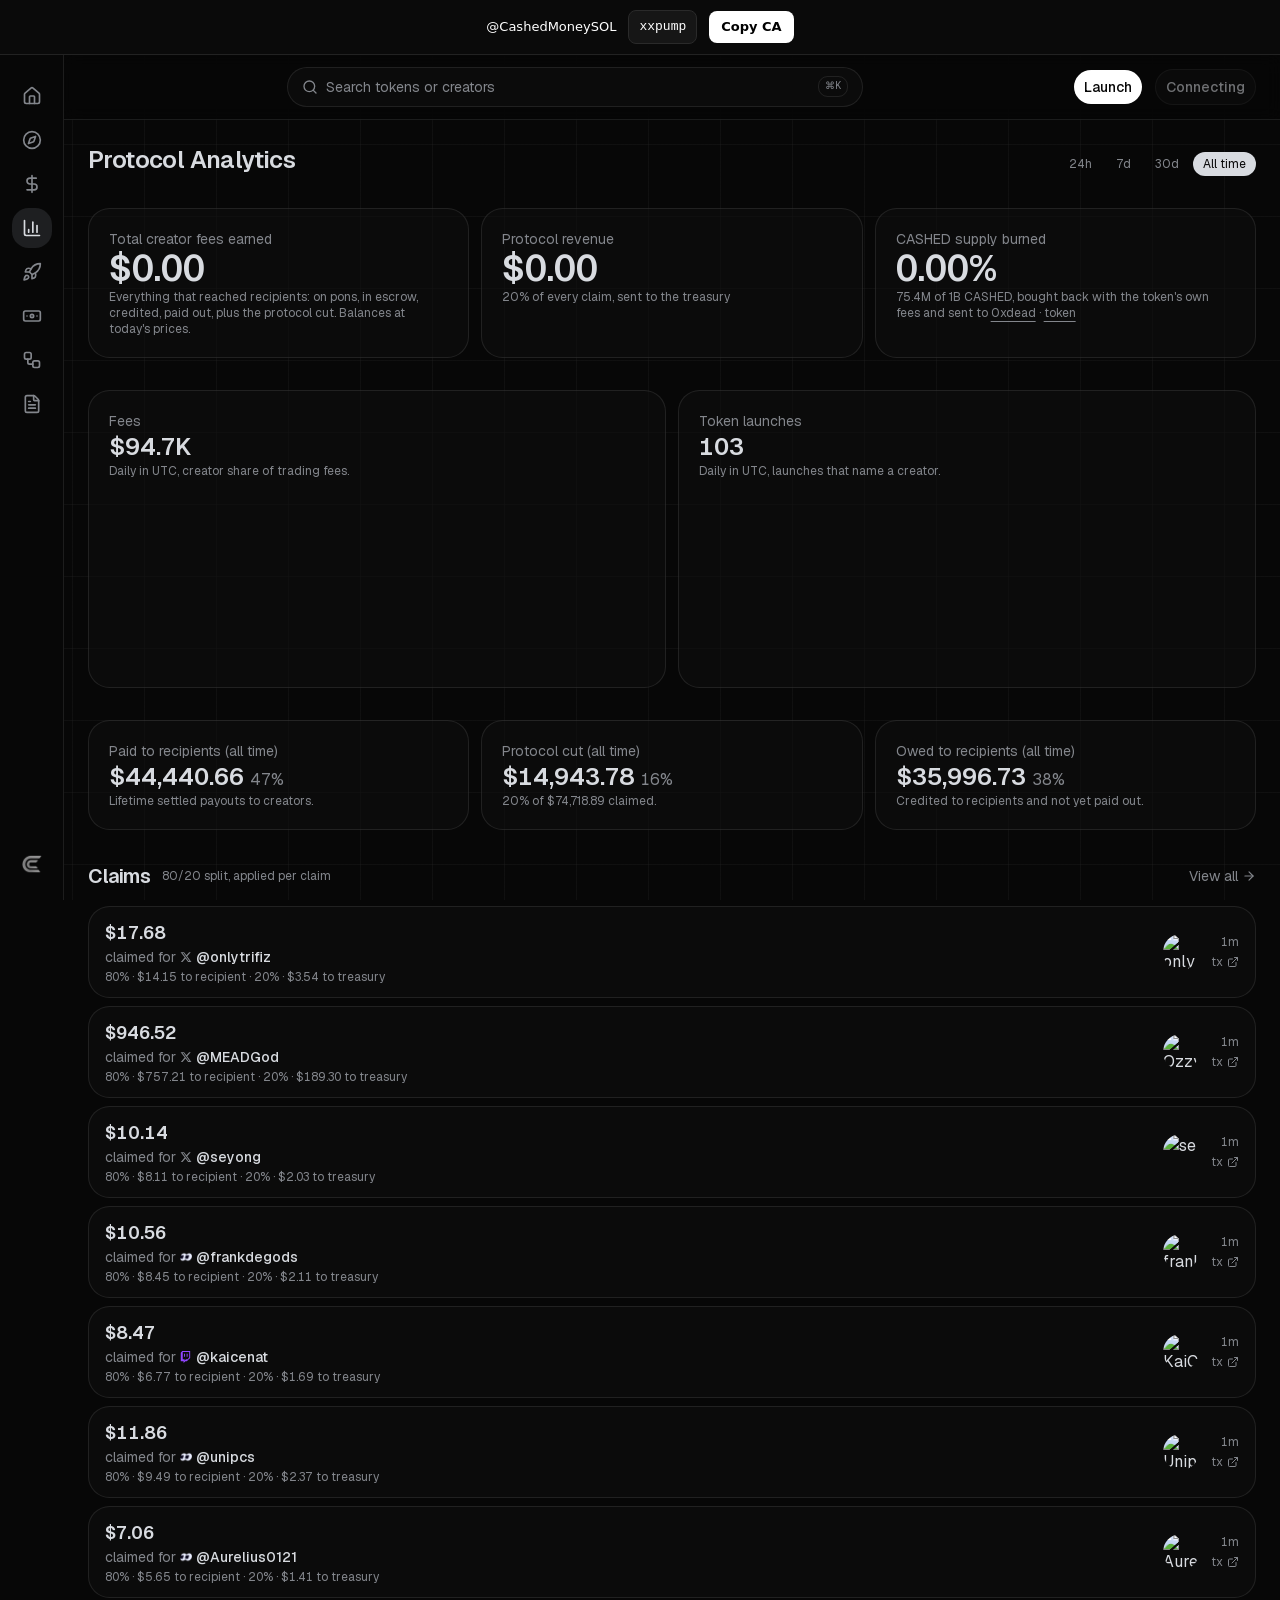
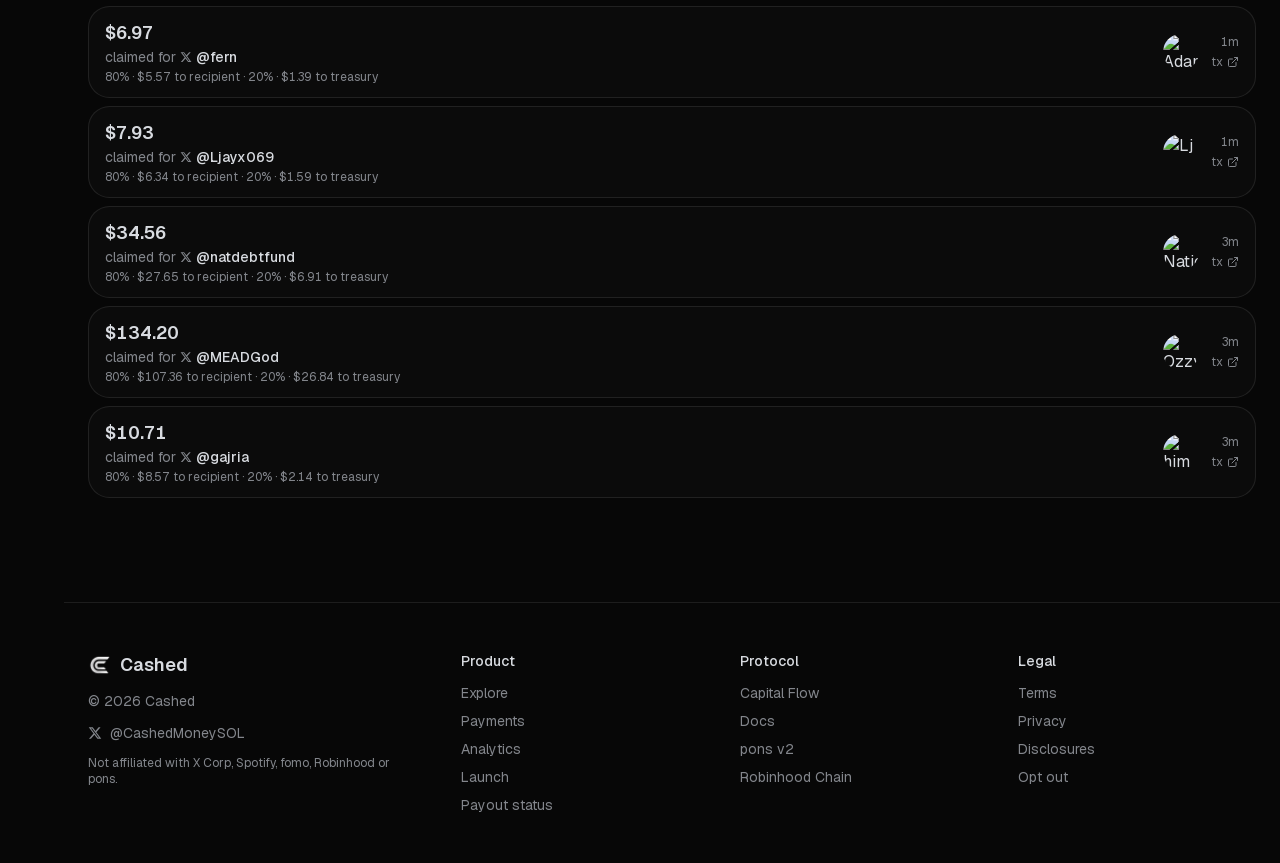
==== commit 495da87b: "Point the site at CashedMoneySOL, xxpump, and PumpSwap instead of Robinhood. Co-authored-by: Cursor " ====
--- a/analytics/index.html
+++ b/analytics/index.html
@@ -1,4 +1,4 @@
-<!DOCTYPE html><html data-dpl-id="dpl_JBxvJLaas8P9AHUe6HkGp45us8QY" lang="en" class="geist_f15bd114-module__7725RG__variable geist_mono_8d43a2aa-module__8Li5zG__variable dark h-full antialiased"><head><meta charSet="utf-8"/><meta name="viewport" content="width=device-width, initial-scale=1"/><link rel="preload" href="/logo-transparent.png" as="image"/><link rel="preload" as="image" href="/fomo.png"/><link rel="stylesheet" href="/_next/static/immutable/chunks/390r2qn_w1hxb.css" data-precedence="next"/><link rel="stylesheet" href="/_next/static/immutable/chunks/3wxnf608zoqqo.css" data-precedence="next"/><link rel="preload" as="script" fetchPriority="low" href="/_next/static/immutable/chunks/0zz4iendek79o.js"/><link rel="preload" href="/logo.png" as="image"/><title>Analytics - Cashed</title><meta name="description" content="Point a token&#x27;s creator fees at any creator, on X, Spotify, Twitch, GitHub or fomo, and they get paid in dollars. Launch on pons, Robinhood Chain."/><meta property="og:title" content="Analytics - Cashed"/><meta property="og:description" content="Point a token&#x27;s creator fees at any creator, on X, Spotify, Twitch, GitHub or fomo, and they get paid in dollars. Launch on pons, Robinhood Chain."/><meta property="og:site_name" content="Cashed"/><meta property="og:image" content="https://cashedmoney.world/og.png"/><meta property="og:image:width" content="1730"/><meta property="og:image:height" content="909"/><meta property="og:image:alt" content="Cashed - Token fees. Cashed out."/><meta property="og:type" content="website"/><meta name="twitter:card" content="summary_large_image"/><meta name="twitter:title" content="Analytics - Cashed"/><meta name="twitter:description" content="Point a token&#x27;s creator fees at any creator, on X, Spotify, Twitch, GitHub or fomo, and they get paid in dollars. Launch on pons, Robinhood Chain."/><meta name="twitter:image" content="https://cashedmoney.world/og.png"/><link rel="icon" href="/icon.png" sizes="192x192" type="image/png"/><link rel="apple-touch-icon" href="/apple-icon.png" sizes="180x180" type="image/png"/><meta name="next-size-adjust" content=""/></head><body class="flex min-h-full flex-col">
+<!DOCTYPE html><html data-dpl-id="dpl_JBxvJLaas8P9AHUe6HkGp45us8QY" lang="en" class="geist_f15bd114-module__7725RG__variable geist_mono_8d43a2aa-module__8Li5zG__variable dark h-full antialiased"><head><meta charSet="utf-8"/><meta name="viewport" content="width=device-width, initial-scale=1"/><link rel="preload" href="/logo-transparent.png" as="image"/><link rel="preload" as="image" href="/fomo.png"/><link rel="stylesheet" href="/assets/static/immutable/chunks/390r2qn_w1hxb.css" data-precedence="next"/><link rel="stylesheet" href="/assets/static/immutable/chunks/3wxnf608zoqqo.css" data-precedence="next"/><link rel="preload" as="script" fetchPriority="low" href="/assets/static/immutable/chunks/0zz4iendek79o.js"/><link rel="preload" href="/logo.png" as="image"/><title>Analytics - Cashed</title><meta name="description" content="Point a token&#x27;s creator fees at any creator, on X, Spotify, Twitch, GitHub or fomo, and they get paid in dollars. Launch on pons, Robinhood Chain."/><meta property="og:title" content="Analytics - Cashed"/><meta property="og:description" content="Point a token&#x27;s creator fees at any creator, on X, Spotify, Twitch, GitHub or fomo, and they get paid in dollars. Launch on pons, Robinhood Chain."/><meta property="og:site_name" content="Cashed"/><meta property="og:image" content="https://cashedmoney.world/og.png"/><meta property="og:image:width" content="1730"/><meta property="og:image:height" content="909"/><meta property="og:image:alt" content="Cashed - Token fees. Cashed out."/><meta property="og:type" content="website"/><meta name="twitter:card" content="summary_large_image"/><meta name="twitter:title" content="Analytics - Cashed"/><meta name="twitter:description" content="Point a token&#x27;s creator fees at any creator, on X, Spotify, Twitch, GitHub or fomo, and they get paid in dollars. Launch on pons, Robinhood Chain."/><meta name="twitter:image" content="https://cashedmoney.world/og.png"/><link rel="icon" href="/icon.png" sizes="192x192" type="image/png"/><link rel="apple-touch-icon" href="/apple-icon.png" sizes="180x180" type="image/png"/><meta name="next-size-adjust" content=""/></head><body class="flex min-h-full flex-col">
 <style id="ca-bar-style">
 .ca-bar{position:sticky;top:0;z-index:9999;display:flex;align-items:center;justify-content:center;gap:12px;flex-wrap:wrap;padding:10px 16px;background:#0a0a0a;border-bottom:1px solid #222;font-family:ui-sans-serif,system-ui,sans-serif;color:#fff;font-size:13px}
 .ca-bar a{color:#fff;text-decoration:none}
@@ -6,14 +6,14 @@
 .ca-bar button{background:#fff;color:#000;border:0;border-radius:8px;padding:6px 12px;font-weight:600;cursor:pointer}
 </style>
 <div class="ca-bar">
-  <a href="https://x.com/CashedMoneyRH" target="_blank" rel="noreferrer">@CashedMoneyRH</a>
-  <span class="ca" id="ca-addr" title="Click to copy">0xf9a9da0cd0c155df2451acf02e922a5e5e4222e5</span>
+  <a href="https://x.com/CashedMoneySOL" target="_blank" rel="noreferrer">@CashedMoneySOL</a>
+  <span class="ca" id="ca-addr" title="Click to copy">xxpump</span>
   <button type="button" id="ca-copy">Copy CA</button>
 </div>
 <script>
 (function(){
   function copy(){
-    var t="0xf9a9da0cd0c155df2451acf02e922a5e5e4222e5";
+    var t="xxpump";
     if(navigator.clipboard){navigator.clipboard.writeText(t)}
     var b=document.getElementById("ca-copy");
     if(b){b.textContent="Copied";setTimeout(function(){b.textContent="Copy CA"},1200)}
@@ -24,4 +24,4 @@
   if(a)a.addEventListener("click",copy);
 })();
 </script>
-<div hidden=""><!--$--><!--/$--></div><div class="min-h-dvh md:pl-16"><aside class="fixed inset-y-0 left-0 z-40 hidden w-16 flex-col items-center border-r border-border bg-sidebar py-4 md:flex"><a aria-label="Cashed home" class="mb-6" href="/"><img src="/logo-transparent.png" alt="" aria-hidden="true" class="object-contain size-9" draggable="false"/></a><nav class="flex flex-col gap-1"><a aria-label="Home" class="flex size-10 items-center justify-center rounded-xl text-muted-foreground transition-colors hover:bg-accent hover:text-foreground" data-state="closed" data-slot="tooltip-trigger" href="/"><svg xmlns="http://www.w3.org/2000/svg" width="24" height="24" viewBox="0 0 24 24" fill="none" stroke="currentColor" stroke-width="2" stroke-linecap="round" stroke-linejoin="round" class="lucide lucide-house lucide-home size-5" aria-hidden="true"><path d="M15 21v-8a1 1 0 0 0-1-1h-4a1 1 0 0 0-1 1v8"></path><path d="M3 10a2 2 0 0 1 .709-1.528l7-6a2 2 0 0 1 2.582 0l7 6A2 2 0 0 1 21 10v9a2 2 0 0 1-2 2H5a2 2 0 0 1-2-2z"></path></svg></a><a aria-label="Explore" class="flex size-10 items-center justify-center rounded-xl text-muted-foreground transition-colors hover:bg-accent hover:text-foreground" data-state="closed" data-slot="tooltip-trigger" href="/explore"><svg xmlns="http://www.w3.org/2000/svg" width="24" height="24" viewBox="0 0 24 24" fill="none" stroke="currentColor" stroke-width="2" stroke-linecap="round" stroke-linejoin="round" class="lucide lucide-compass size-5" aria-hidden="true"><circle cx="12" cy="12" r="10"></circle><path d="m16.24 7.76-1.804 5.411a2 2 0 0 1-1.265 1.265L7.76 16.24l1.804-5.411a2 2 0 0 1 1.265-1.265z"></path></svg></a><a aria-label="Payments" class="flex size-10 items-center justify-center rounded-xl text-muted-foreground transition-colors hover:bg-accent hover:text-foreground" data-state="closed" data-slot="tooltip-trigger" href="/payments"><svg xmlns="http://www.w3.org/2000/svg" width="24" height="24" viewBox="0 0 24 24" fill="none" stroke="currentColor" stroke-width="2" stroke-linecap="round" stroke-linejoin="round" class="lucide lucide-dollar-sign size-5" aria-hidden="true"><line x1="12" x2="12" y1="2" y2="22"></line><path d="M17 5H9.5a3.5 3.5 0 0 0 0 7h5a3.5 3.5 0 0 1 0 7H6"></path></svg></a><a aria-label="Analytics" aria-current="page" class="flex size-10 items-center justify-center rounded-xl transition-colors hover:bg-accent hover:text-foreground bg-accent text-foreground" data-state="closed" data-slot="tooltip-trigger" href="/analytics"><svg xmlns="http://www.w3.org/2000/svg" width="24" height="24" viewBox="0 0 24 24" fill="none" stroke="currentColor" stroke-width="2" stroke-linecap="round" stroke-linejoin="round" class="lucide lucide-chart-column lucide-bar-chart-3 size-5" aria-hidden="true"><path d="M3 3v16a2 2 0 0 0 2 2h16"></path><path d="M18 17V9"></path><path d="M13 17V5"></path><path d="M8 17v-3"></path></svg></a><a aria-label="Launch" class="flex size-10 items-center justify-center rounded-xl text-muted-foreground transition-colors hover:bg-accent hover:text-foreground" data-state="closed" data-slot="tooltip-trigger" href="/launch"><svg xmlns="http://www.w3.org/2000/svg" width="24" height="24" viewBox="0 0 24 24" fill="none" stroke="currentColor" stroke-width="2" stroke-linecap="round" stroke-linejoin="round" class="lucide lucide-rocket size-5" aria-hidden="true"><path d="M12 15v5s3.03-.55 4-2c1.08-1.62 0-5 0-5"></path><path d="M4.5 16.5c-1.5 1.26-2 5-2 5s3.74-.5 5-2c.71-.84.7-2.13-.09-2.91a2.18 2.18 0 0 0-2.91-.09"></path><path d="M9 12a22 22 0 0 1 2-3.95A12.88 12.88 0 0 1 22 2c0 2.72-.78 7.5-6 11a22.4 22.4 0 0 1-4 2z"></path><path d="M9 12H4s.55-3.03 2-4c1.62-1.08 5 .05 5 .05"></path></svg></a><a aria-label="Claim" class="flex size-10 items-center justify-center rounded-xl text-muted-foreground transition-colors hover:bg-accent hover:text-foreground" data-state="closed" data-slot="tooltip-trigger" href="/claim"><svg xmlns="http://www.w3.org/2000/svg" width="24" height="24" viewBox="0 0 24 24" fill="none" stroke="currentColor" stroke-width="2" stroke-linecap="round" stroke-linejoin="round" class="lucide lucide-banknote size-5" aria-hidden="true"><rect width="20" height="12" x="2" y="6" rx="2"></rect><circle cx="12" cy="12" r="2"></circle><path d="M6 12h.01M18 12h.01"></path></svg></a><a aria-label="Capital Flow" class="flex size-10 items-center justify-center rounded-xl text-muted-foreground transition-colors hover:bg-accent hover:text-foreground" data-state="closed" data-slot="tooltip-trigger" href="/capital-flow"><svg xmlns="http://www.w3.org/2000/svg" width="24" height="24" viewBox="0 0 24 24" fill="none" stroke="currentColor" stroke-width="2" stroke-linecap="round" stroke-linejoin="round" class="lucide lucide-workflow size-5" aria-hidden="true"><rect width="8" height="8" x="3" y="3" rx="2"></rect><path d="M7 11v4a2 2 0 0 0 2 2h4"></path><rect width="8" height="8" x="13" y="13" rx="2"></rect></svg></a><a aria-label="Docs" class="flex size-10 items-center justify-center rounded-xl text-muted-foreground transition-colors hover:bg-accent hover:text-foreground" data-state="closed" data-slot="tooltip-trigger" href="/docs"><svg xmlns="http://www.w3.org/2000/svg" width="24" height="24" viewBox="0 0 24 24" fill="none" stroke="currentColor" stroke-width="2" stroke-linecap="round" stroke-linejoin="round" class="lucide lucide-file-text size-5" aria-hidden="true"><path d="M6 22a2 2 0 0 1-2-2V4a2 2 0 0 1 2-2h8a2.4 2.4 0 0 1 1.704.706l3.588 3.588A2.4 2.4 0 0 1 20 8v12a2 2 0 0 1-2 2z"></path><path d="M14 2v5a1 1 0 0 0 1 1h5"></path><path d="M10 9H8"></path><path d="M16 13H8"></path><path d="M16 17H8"></path></svg></a></nav><a href="https://x.com/CashedMoneyRH" target="_blank" rel="noreferrer" class="mt-auto flex size-10 items-center justify-center rounded-xl opacity-60 transition-opacity hover:opacity-100" aria-label="Cashed on X"><img src="/logo-transparent.png" alt="" aria-hidden="true" class="object-contain size-6" draggable="false"/></a></aside><nav class="fixed inset-x-0 bottom-0 z-40 flex justify-around border-t border-border bg-background/95 backdrop-blur md:hidden" style="padding-bottom:env(safe-area-inset-bottom, 0px)" aria-label="Primary"><a aria-label="Home" class="flex min-w-0 flex-1 flex-col items-center gap-1 py-2 text-[10px] text-muted-foreground" href="/"><svg xmlns="http://www.w3.org/2000/svg" width="24" height="24" viewBox="0 0 24 24" fill="none" stroke="currentColor" stroke-width="2" stroke-linecap="round" stroke-linejoin="round" class="lucide lucide-house lucide-home size-5" aria-hidden="true"><path d="M15 21v-8a1 1 0 0 0-1-1h-4a1 1 0 0 0-1 1v8"></path><path d="M3 10a2 2 0 0 1 .709-1.528l7-6a2 2 0 0 1 2.582 0l7 6A2 2 0 0 1 21 10v9a2 2 0 0 1-2 2H5a2 2 0 0 1-2-2z"></path></svg>Home</a><a aria-label="Explore" class="flex min-w-0 flex-1 flex-col items-center gap-1 py-2 text-[10px] text-muted-foreground" href="/explore"><svg xmlns="http://www.w3.org/2000/svg" width="24" height="24" viewBox="0 0 24 24" fill="none" stroke="currentColor" stroke-width="2" stroke-linecap="round" stroke-linejoin="round" class="lucide lucide-compass size-5" aria-hidden="true"><circle cx="12" cy="12" r="10"></circle><path d="m16.24 7.76-1.804 5.411a2 2 0 0 1-1.265 1.265L7.76 16.24l1.804-5.411a2 2 0 0 1 1.265-1.265z"></path></svg>Explore</a><a aria-label="Payments" class="flex min-w-0 flex-1 flex-col items-center gap-1 py-2 text-[10px] text-muted-foreground" href="/payments"><svg xmlns="http://www.w3.org/2000/svg" width="24" height="24" viewBox="0 0 24 24" fill="none" stroke="currentColor" stroke-width="2" stroke-linecap="round" stroke-linejoin="round" class="lucide lucide-dollar-sign size-5" aria-hidden="true"><line x1="12" x2="12" y1="2" y2="22"></line><path d="M17 5H9.5a3.5 3.5 0 0 0 0 7h5a3.5 3.5 0 0 1 0 7H6"></path></svg>Payments</a><a aria-label="Launch" class="flex min-w-0 flex-1 flex-col items-center gap-1 py-2 text-[10px] text-muted-foreground" href="/launch"><svg xmlns="http://www.w3.org/2000/svg" width="24" height="24" viewBox="0 0 24 24" fill="none" stroke="currentColor" stroke-width="2" stroke-linecap="round" stroke-linejoin="round" class="lucide lucide-rocket size-5" aria-hidden="true"><path d="M12 15v5s3.03-.55 4-2c1.08-1.62 0-5 0-5"></path><path d="M4.5 16.5c-1.5 1.26-2 5-2 5s3.74-.5 5-2c.71-.84.7-2.13-.09-2.91a2.18 2.18 0 0 0-2.91-.09"></path><path d="M9 12a22 22 0 0 1 2-3.95A12.88 12.88 0 0 1 22 2c0 2.72-.78 7.5-6 11a22.4 22.4 0 0 1-4 2z"></path><path d="M9 12H4s.55-3.03 2-4c1.62-1.08 5 .05 5 .05"></path></svg>Launch</a><a aria-label="Claim" class="flex min-w-0 flex-1 flex-col items-center gap-1 py-2 text-[10px] text-muted-foreground" href="/claim"><svg xmlns="http://www.w3.org/2000/svg" width="24" height="24" viewBox="0 0 24 24" fill="none" stroke="currentColor" stroke-width="2" stroke-linecap="round" stroke-linejoin="round" class="lucide lucide-banknote size-5" aria-hidden="true"><rect width="20" height="12" x="2" y="6" rx="2"></rect><circle cx="12" cy="12" r="2"></circle><path d="M6 12h.01M18 12h.01"></path></svg>Claim</a></nav><header class="sticky z-30 border-b border-border bg-background/85 backdrop-blur" style="top:env(safe-area-inset-top, 0px)"><div class="mx-auto flex h-16 max-w-7xl items-center gap-3 px-4 sm:px-6"><a class="flex items-center gap-2 md:hidden" aria-label="Cashed home" href="/"><img src="/logo-transparent.png" alt="" aria-hidden="true" class="object-contain size-8" draggable="false"/></a><div class="relative min-w-0 flex-1 md:mx-auto md:max-w-xl"><label class="flex h-10 items-center gap-2 rounded-full border border-border bg-card/60 px-3.5 text-sm text-muted-foreground focus-within:border-foreground/40"><svg xmlns="http://www.w3.org/2000/svg" width="24" height="24" viewBox="0 0 24 24" fill="none" stroke="currentColor" stroke-width="2" stroke-linecap="round" stroke-linejoin="round" class="lucide lucide-search size-4 shrink-0" aria-hidden="true"><path d="m21 21-4.34-4.34"></path><circle cx="11" cy="11" r="8"></circle></svg><input placeholder="Search tokens or creators" aria-label="Search" class="min-w-0 flex-1 bg-transparent text-foreground outline-none placeholder:text-muted-foreground" value=""/><kbd class="hidden rounded-md border border-border px-1.5 py-0.5 text-[10px] sm:inline">⌘K</kbd></label></div><a data-slot="button" data-variant="default" data-size="lg" class="group/button shrink-0 items-center justify-center border border-transparent bg-clip-padding text-sm font-medium whitespace-nowrap transition-all outline-none select-none focus-visible:border-ring focus-visible:ring-3 focus-visible:ring-ring/50 active:not-aria-[haspopup]:translate-y-px disabled:pointer-events-none disabled:opacity-50 aria-invalid:border-destructive aria-invalid:ring-3 aria-invalid:ring-destructive/20 dark:aria-invalid:border-destructive/50 dark:aria-invalid:ring-destructive/40 [&amp;_svg]:pointer-events-none [&amp;_svg]:shrink-0 [&amp;_svg:not([class*=&#x27;size-&#x27;])]:size-4 bg-primary text-primary-foreground hover:bg-primary/80 h-9 gap-1.5 px-2.5 has-data-[icon=inline-end]:pr-2 has-data-[icon=inline-start]:pl-2 hidden rounded-full sm:inline-flex" href="/launch">Launch</a><button data-slot="button" data-variant="outline" data-size="lg" class="group/button inline-flex shrink-0 items-center justify-center border bg-clip-padding text-sm font-medium whitespace-nowrap transition-all outline-none select-none focus-visible:border-ring focus-visible:ring-3 focus-visible:ring-ring/50 active:not-aria-[haspopup]:translate-y-px disabled:pointer-events-none disabled:opacity-50 aria-invalid:border-destructive aria-invalid:ring-3 aria-invalid:ring-destructive/20 dark:aria-invalid:border-destructive/50 dark:aria-invalid:ring-destructive/40 [&amp;_svg]:pointer-events-none [&amp;_svg]:shrink-0 [&amp;_svg:not([class*=&#x27;size-&#x27;])]:size-4 border-border bg-background hover:bg-muted hover:text-foreground aria-expanded:bg-muted aria-expanded:text-foreground dark:border-input dark:bg-input/30 dark:hover:bg-input/50 h-9 gap-1.5 px-2.5 has-data-[icon=inline-end]:pr-2 has-data-[icon=inline-start]:pl-2 rounded-full" disabled="">Connecting</button></div></header><main class="mx-auto w-full max-w-7xl px-4 pt-6 pb-24 sm:px-6 md:pb-10"><div class="space-y-8"><div class="flex flex-wrap items-end justify-between gap-4"><h1 class="text-2xl font-semibold tracking-tight">Protocol Analytics</h1><div class="flex gap-1 text-xs text-muted-foreground"><span class="rounded-full px-2.5 py-1">24h</span><span class="rounded-full px-2.5 py-1">7d</span><span class="rounded-full px-2.5 py-1">30d</span><span class="rounded-full bg-foreground px-2.5 py-1 text-background">All time</span></div></div><div class="grid gap-3 sm:grid-cols-2 lg:grid-cols-3"><div class="min-w-0 rounded-2xl border border-border bg-card/60 p-5"><div class="text-sm text-muted-foreground">Total creator fees earned</div><div class="tabular text-4xl font-semibold"><span>$0.00</span></div><div class="text-xs text-muted-foreground">Everything that reached recipients: on pons, in escrow, credited, paid out, plus the protocol cut. Balances at today&#x27;s prices.</div></div><div class="min-w-0 rounded-2xl border border-border bg-card/60 p-5"><div class="text-sm text-muted-foreground">Protocol revenue</div><div class="tabular text-4xl font-semibold"><span>$0.00</span></div><div class="text-xs text-muted-foreground">20<!-- -->% of every claim, sent to the treasury</div></div><div class="min-w-0 rounded-2xl border border-border bg-card/60 p-5"><div class="text-sm text-muted-foreground">CASHED supply burned</div><div class="tabular text-4xl font-semibold"><span>0.00%</span></div><div class="text-xs text-muted-foreground">75.4M of 1B CASHED<!-- -->, bought back with the token&#x27;s own fees and sent to<!-- --> <a href="https://robinhoodchain.blockscout.com/address/0x000000000000000000000000000000000000dEaD" target="_blank" rel="noreferrer" class="underline underline-offset-4 hover:text-foreground">0xdead</a> · <a href="https://robinhoodchain.blockscout.com/token/0x6249519883b8d7ccf915dfcd6c0442984dae9d24" target="_blank" rel="noreferrer" class="underline underline-offset-4 hover:text-foreground">token</a></div></div></div><div class="grid gap-3 lg:grid-cols-2"><div class="min-w-0 rounded-2xl border border-border bg-card/60 p-5 text-foreground"><div class="text-sm text-muted-foreground">Fees</div><div class="tabular text-2xl font-semibold">$94.7K</div><div class="mb-2 text-xs text-muted-foreground">Daily in UTC, creator share of trading fees.</div><div class="recharts-responsive-container" style="width:100%;height:180px;min-width:0"><div style="width:0;overflow-x:visible"></div></div></div><div class="min-w-0 rounded-2xl border border-border bg-card/60 p-5"><div class="text-sm text-muted-foreground">Token launches</div><div class="tabular text-2xl font-semibold">103</div><div class="mb-2 text-xs text-muted-foreground">Daily in UTC, launches that name a creator.</div><div class="recharts-responsive-container" style="width:100%;height:180px;min-width:0"><div style="width:0;overflow-x:visible"></div></div></div></div><div class="grid gap-3 md:grid-cols-3"><div class="min-w-0 rounded-2xl border border-border bg-card/60 p-5"><div class="text-sm text-muted-foreground">Paid to recipients (all time)</div><div class="tabular text-2xl font-semibold">$44,440.66<!-- --> <span class="text-base font-normal text-muted-foreground">47%</span></div><div class="text-xs text-muted-foreground">Lifetime settled payouts to creators.</div></div><div class="min-w-0 rounded-2xl border border-border bg-card/60 p-5"><div class="text-sm text-muted-foreground">Protocol cut (all time)</div><div class="tabular text-2xl font-semibold">$14,943.78<!-- --> <span class="text-base font-normal text-muted-foreground">16%</span></div><div class="text-xs text-muted-foreground">20<!-- -->% of <!-- -->$74,718.89<!-- --> claimed.</div></div><div class="min-w-0 rounded-2xl border border-border bg-card/60 p-5"><div class="text-sm text-muted-foreground">Owed to recipients (all time)</div><div class="tabular text-2xl font-semibold">$35,996.73<!-- --> <span class="text-base font-normal text-muted-foreground">38%</span></div><div class="text-xs text-muted-foreground">Credited to recipients and not yet paid out.</div></div></div><section><div class="mb-4 flex min-w-0 flex-wrap items-center gap-3"><h2 class="text-xl font-semibold tracking-tight">Claims</h2><span class="text-xs text-muted-foreground">80<!-- -->/<!-- -->20<!-- --> split, applied per claim</span><div class="ml-auto flex items-center gap-2 text-sm text-muted-foreground"><a class="inline-flex items-center gap-1 hover:text-foreground" href="/capital-flow">View all <svg xmlns="http://www.w3.org/2000/svg" width="24" height="24" viewBox="0 0 24 24" fill="none" stroke="currentColor" stroke-width="2" stroke-linecap="round" stroke-linejoin="round" class="lucide lucide-arrow-right size-3.5" aria-hidden="true"><path d="M5 12h14"></path><path d="m12 5 7 7-7 7"></path></svg></a></div></div><ul class="space-y-2"><li class="flex min-w-0 items-center gap-3 rounded-2xl border border-border bg-card/60 px-4 py-3"><div class="min-w-0 flex-1"><div class="tabular text-lg font-semibold">$17.68</div><div class="flex min-w-0 items-center gap-1 text-sm text-muted-foreground">claimed for<svg viewBox="0 0 24 24" aria-hidden="true" class="fill-current size-3 shrink-0"><path d="M18.244 2.25h3.308l-7.227 8.26 8.502 11.24H16.17l-5.214-6.817L4.99 21.75H1.68l7.73-8.835L1.254 2.25H8.08l4.713 6.231zm-1.161 17.52h1.833L7.084 4.126H5.117z"></path></svg><a class="truncate font-medium text-foreground hover:underline" href="/x/onlytrifiz">@onlytrifiz</a></div><div class="mt-0.5 text-xs text-muted-foreground tabular">80% · <!-- -->$14.15<!-- --> to recipient · 20% · <!-- -->$3.54<!-- --> to treasury</div></div><img src="https://pbs.twimg.com/profile_images/1974035042612518912/VJPuNrzi_400x400.jpg" alt="only" class="object-cover size-9 rounded-full" loading="lazy" referrerPolicy="no-referrer"/><div class="flex flex-col items-end gap-1 text-xs text-muted-foreground"><span class="tabular">1m</span><a href="https://robinhoodchain.blockscout.com/tx/0x8d18d23755f613608d83d0e078df0dc92c5223f97d6a4c0c841c06e9cfff9536" target="_blank" rel="noreferrer" class="inline-flex items-center gap-1 hover:text-foreground">tx <svg xmlns="http://www.w3.org/2000/svg" width="24" height="24" viewBox="0 0 24 24" fill="none" stroke="currentColor" stroke-width="2" stroke-linecap="round" stroke-linejoin="round" class="lucide lucide-external-link size-3" aria-hidden="true"><path d="M15 3h6v6"></path><path d="M10 14 21 3"></path><path d="M18 13v6a2 2 0 0 1-2 2H5a2 2 0 0 1-2-2V8a2 2 0 0 1 2-2h6"></path></svg></a></div></li><li class="flex min-w-0 items-center gap-3 rounded-2xl border border-border bg-card/60 px-4 py-3"><div class="min-w-0 flex-1"><div class="tabular text-lg font-semibold">$946.52</div><div class="flex min-w-0 items-center gap-1 text-sm text-muted-foreground">claimed for<svg viewBox="0 0 24 24" aria-hidden="true" class="fill-current size-3 shrink-0"><path d="M18.244 2.25h3.308l-7.227 8.26 8.502 11.24H16.17l-5.214-6.817L4.99 21.75H1.68l7.73-8.835L1.254 2.25H8.08l4.713 6.231zm-1.161 17.52h1.833L7.084 4.126H5.117z"></path></svg><a class="truncate font-medium text-foreground hover:underline" href="/x/MEADGod">@MEADGod</a></div><div class="mt-0.5 text-xs text-muted-foreground tabular">80% · <!-- -->$757.21<!-- --> to recipient · 20% · <!-- -->$189.30<!-- --> to treasury</div></div><img src="https://pbs.twimg.com/profile_images/2092114373221199872/9KiMycPK_400x400.jpg" alt="Ozzy | 奥兹 🅿️" class="object-cover size-9 rounded-full" loading="lazy" referrerPolicy="no-referrer"/><div class="flex flex-col items-end gap-1 text-xs text-muted-foreground"><span class="tabular">1m</span><a href="https://robinhoodchain.blockscout.com/tx/0x8d18d23755f613608d83d0e078df0dc92c5223f97d6a4c0c841c06e9cfff9536" target="_blank" rel="noreferrer" class="inline-flex items-center gap-1 hover:text-foreground">tx <svg xmlns="http://www.w3.org/2000/svg" width="24" height="24" viewBox="0 0 24 24" fill="none" stroke="currentColor" stroke-width="2" stroke-linecap="round" stroke-linejoin="round" class="lucide lucide-external-link size-3" aria-hidden="true"><path d="M15 3h6v6"></path><path d="M10 14 21 3"></path><path d="M18 13v6a2 2 0 0 1-2 2H5a2 2 0 0 1-2-2V8a2 2 0 0 1 2-2h6"></path></svg></a></div></li><li class="flex min-w-0 items-center gap-3 rounded-2xl border border-border bg-card/60 px-4 py-3"><div class="min-w-0 flex-1"><div class="tabular text-lg font-semibold">$10.14</div><div class="flex min-w-0 items-center gap-1 text-sm text-muted-foreground">claimed for<svg viewBox="0 0 24 24" aria-hidden="true" class="fill-current size-3 shrink-0"><path d="M18.244 2.25h3.308l-7.227 8.26 8.502 11.24H16.17l-5.214-6.817L4.99 21.75H1.68l7.73-8.835L1.254 2.25H8.08l4.713 6.231zm-1.161 17.52h1.833L7.084 4.126H5.117z"></path></svg><a class="truncate font-medium text-foreground hover:underline" href="/x/seyong">@seyong</a></div><div class="mt-0.5 text-xs text-muted-foreground tabular">80% · <!-- -->$8.11<!-- --> to recipient · 20% · <!-- -->$2.03<!-- --> to treasury</div></div><img src="https://pbs.twimg.com/profile_images/2099817727883939840/4lNcbPbq_400x400.jpg" alt="se" class="object-cover size-9 rounded-full" loading="lazy" referrerPolicy="no-referrer"/><div class="flex flex-col items-end gap-1 text-xs text-muted-foreground"><span class="tabular">1m</span><a href="https://robinhoodchain.blockscout.com/tx/0x8d18d23755f613608d83d0e078df0dc92c5223f97d6a4c0c841c06e9cfff9536" target="_blank" rel="noreferrer" class="inline-flex items-center gap-1 hover:text-foreground">tx <svg xmlns="http://www.w3.org/2000/svg" width="24" height="24" viewBox="0 0 24 24" fill="none" stroke="currentColor" stroke-width="2" stroke-linecap="round" stroke-linejoin="round" class="lucide lucide-external-link size-3" aria-hidden="true"><path d="M15 3h6v6"></path><path d="M10 14 21 3"></path><path d="M18 13v6a2 2 0 0 1-2 2H5a2 2 0 0 1-2-2V8a2 2 0 0 1 2-2h6"></path></svg></a></div></li><li class="flex min-w-0 items-center gap-3 rounded-2xl border border-border bg-card/60 px-4 py-3"><div class="min-w-0 flex-1"><div class="tabular text-lg font-semibold">$10.56</div><div class="flex min-w-0 items-center gap-1 text-sm text-muted-foreground">claimed for<img src="/fomo.png" alt="fomo" class="object-contain size-3 shrink-0"/><a class="truncate font-medium text-foreground hover:underline" href="/fomo/frankdegods">@frankdegods</a></div><div class="mt-0.5 text-xs text-muted-foreground tabular">80% · <!-- -->$8.45<!-- --> to recipient · 20% · <!-- -->$2.11<!-- --> to treasury</div></div><img src="https://pbs.twimg.com/profile_images/2060043584204689410/Sh83nkwV_400x400.jpg" alt="frank" class="object-cover size-9 rounded-full" loading="lazy" referrerPolicy="no-referrer"/><div class="flex flex-col items-end gap-1 text-xs text-muted-foreground"><span class="tabular">1m</span><a href="https://robinhoodchain.blockscout.com/tx/0x8d18d23755f613608d83d0e078df0dc92c5223f97d6a4c0c841c06e9cfff9536" target="_blank" rel="noreferrer" class="inline-flex items-center gap-1 hover:text-foreground">tx <svg xmlns="http://www.w3.org/2000/svg" width="24" height="24" viewBox="0 0 24 24" fill="none" stroke="currentColor" stroke-width="2" stroke-linecap="round" stroke-linejoin="round" class="lucide lucide-external-link size-3" aria-hidden="true"><path d="M15 3h6v6"></path><path d="M10 14 21 3"></path><path d="M18 13v6a2 2 0 0 1-2 2H5a2 2 0 0 1-2-2V8a2 2 0 0 1 2-2h6"></path></svg></a></div></li><li class="flex min-w-0 items-center gap-3 rounded-2xl border border-border bg-card/60 px-4 py-3"><div class="min-w-0 flex-1"><div class="tabular text-lg font-semibold">$8.47</div><div class="flex min-w-0 items-center gap-1 text-sm text-muted-foreground">claimed for<svg viewBox="0 0 24 24" aria-hidden="true" class="fill-current size-3 shrink-0" style="color:#9146FF"><path d="M4.3 0 1.5 3.7v16.6h5.6V24l3.7-3.7h2.8L20.3 14V0zm14.1 13.1-3.2 3.2H12l-2.8 2.8v-2.8H5.5V1.9h12.9zM15.2 5.5v6.2h-1.9V5.5zm-5.1 0v6.2H8.2V5.5z"></path></svg><a class="truncate font-medium text-foreground hover:underline" href="/twitch/kaicenat">@kaicenat</a></div><div class="mt-0.5 text-xs text-muted-foreground tabular">80% · <!-- -->$6.77<!-- --> to recipient · 20% · <!-- -->$1.69<!-- --> to treasury</div></div><img src="https://static-cdn.jtvnw.net/jtv_user_pictures/bf6a04cf-3f44-4986-8eed-5c36bfad542b-profile_image-300x300.png" alt="KaiCenat" class="object-cover size-9 rounded-full" loading="lazy" referrerPolicy="no-referrer"/><div class="flex flex-col items-end gap-1 text-xs text-muted-foreground"><span class="tabular">1m</span><a href="https://robinhoodchain.blockscout.com/tx/0x8d18d23755f613608d83d0e078df0dc92c5223f97d6a4c0c841c06e9cfff9536" target="_blank" rel="noreferrer" class="inline-flex items-center gap-1 hover:text-foreground">tx <svg xmlns="http://www.w3.org/2000/svg" width="24" height="24" viewBox="0 0 24 24" fill="none" stroke="currentColor" stroke-width="2" stroke-linecap="round" stroke-linejoin="round" class="lucide lucide-external-link size-3" aria-hidden="true"><path d="M15 3h6v6"></path><path d="M10 14 21 3"></path><path d="M18 13v6a2 2 0 0 1-2 2H5a2 2 0 0 1-2-2V8a2 2 0 0 1 2-2h6"></path></svg></a></div></li><li class="flex min-w-0 items-center gap-3 rounded-2xl border border-border bg-card/60 px-4 py-3"><div class="min-w-0 flex-1"><div class="tabular text-lg font-semibold">$11.86</div><div class="flex min-w-0 items-center gap-1 text-sm text-muted-foreground">claimed for<img src="/fomo.png" alt="fomo" class="object-contain size-3 shrink-0"/><a class="truncate font-medium text-foreground hover:underline" href="/fomo/unipcs">@unipcs</a></div><div class="mt-0.5 text-xs text-muted-foreground tabular">80% · <!-- -->$9.49<!-- --> to recipient · 20% · <!-- -->$2.37<!-- --> to treasury</div></div><img src="https://pbs.twimg.com/profile_images/1755899881783185408/Mtp0uwfM_400x400.jpg" alt="Unipcs" class="object-cover size-9 rounded-full" loading="lazy" referrerPolicy="no-referrer"/><div class="flex flex-col items-end gap-1 text-xs text-muted-foreground"><span class="tabular">1m</span><a href="https://robinhoodchain.blockscout.com/tx/0x8d18d23755f613608d83d0e078df0dc92c5223f97d6a4c0c841c06e9cfff9536" target="_blank" rel="noreferrer" class="inline-flex items-center gap-1 hover:text-foreground">tx <svg xmlns="http://www.w3.org/2000/svg" width="24" height="24" viewBox="0 0 24 24" fill="none" stroke="currentColor" stroke-width="2" stroke-linecap="round" stroke-linejoin="round" class="lucide lucide-external-link size-3" aria-hidden="true"><path d="M15 3h6v6"></path><path d="M10 14 21 3"></path><path d="M18 13v6a2 2 0 0 1-2 2H5a2 2 0 0 1-2-2V8a2 2 0 0 1 2-2h6"></path></svg></a></div></li><li class="flex min-w-0 items-center gap-3 rounded-2xl border border-border bg-card/60 px-4 py-3"><div class="min-w-0 flex-1"><div class="tabular text-lg font-semibold">$7.06</div><div class="flex min-w-0 items-center gap-1 text-sm text-muted-foreground">claimed for<img src="/fomo.png" alt="fomo" class="object-contain size-3 shrink-0"/><a class="truncate font-medium text-foreground hover:underline" href="/fomo/Aurelius0121">@Aurelius0121</a></div><div class="mt-0.5 text-xs text-muted-foreground tabular">80% · <!-- -->$5.65<!-- --> to recipient · 20% · <!-- -->$1.41<!-- --> to treasury</div></div><img src="https://pbs.twimg.com/profile_images/2068401619033845760/Yd7U8hcy_400x400.jpg" alt="Aurelius" class="object-cover size-9 rounded-full" loading="lazy" referrerPolicy="no-referrer"/><div class="flex flex-col items-end gap-1 text-xs text-muted-foreground"><span class="tabular">1m</span><a href="https://robinhoodchain.blockscout.com/tx/0x8d18d23755f613608d83d0e078df0dc92c5223f97d6a4c0c841c06e9cfff9536" target="_blank" rel="noreferrer" class="inline-flex items-center gap-1 hover:text-foreground">tx <svg xmlns="http://www.w3.org/2000/svg" width="24" height="24" viewBox="0 0 24 24" fill="none" stroke="currentColor" stroke-width="2" stroke-linecap="round" stroke-linejoin="round" class="lucide lucide-external-link size-3" aria-hidden="true"><path d="M15 3h6v6"></path><path d="M10 14 21 3"></path><path d="M18 13v6a2 2 0 0 1-2 2H5a2 2 0 0 1-2-2V8a2 2 0 0 1 2-2h6"></path></svg></a></div></li><li class="flex min-w-0 items-center gap-3 rounded-2xl border border-border bg-card/60 px-4 py-3"><div class="min-w-0 flex-1"><div class="tabular text-lg font-semibold">$6.97</div><div class="flex min-w-0 items-center gap-1 text-sm text-muted-foreground">claimed for<svg viewBox="0 0 24 24" aria-hidden="true" class="fill-current size-3 shrink-0"><path d="M18.244 2.25h3.308l-7.227 8.26 8.502 11.24H16.17l-5.214-6.817L4.99 21.75H1.68l7.73-8.835L1.254 2.25H8.08l4.713 6.231zm-1.161 17.52h1.833L7.084 4.126H5.117z"></path></svg><a class="truncate font-medium text-foreground hover:underline" href="/x/fern">@fern</a></div><div class="mt-0.5 text-xs text-muted-foreground tabular">80% · <!-- -->$5.57<!-- --> to recipient · 20% · <!-- -->$1.39<!-- --> to treasury</div></div><img src="https://pbs.twimg.com/profile_images/1898383987896135680/LU0AOI7u_400x400.jpg" alt="Adam Fern" class="object-cover size-9 rounded-full" loading="lazy" referrerPolicy="no-referrer"/><div class="flex flex-col items-end gap-1 text-xs text-muted-foreground"><span class="tabular">1m</span><a href="https://robinhoodchain.blockscout.com/tx/0x8d18d23755f613608d83d0e078df0dc92c5223f97d6a4c0c841c06e9cfff9536" target="_blank" rel="noreferrer" class="inline-flex items-center gap-1 hover:text-foreground">tx <svg xmlns="http://www.w3.org/2000/svg" width="24" height="24" viewBox="0 0 24 24" fill="none" stroke="currentColor" stroke-width="2" stroke-linecap="round" stroke-linejoin="round" class="lucide lucide-external-link size-3" aria-hidden="true"><path d="M15 3h6v6"></path><path d="M10 14 21 3"></path><path d="M18 13v6a2 2 0 0 1-2 2H5a2 2 0 0 1-2-2V8a2 2 0 0 1 2-2h6"></path></svg></a></div></li><li class="flex min-w-0 items-center gap-3 rounded-2xl border border-border bg-card/60 px-4 py-3"><div class="min-w-0 flex-1"><div class="tabular text-lg font-semibold">$7.93</div><div class="flex min-w-0 items-center gap-1 text-sm text-muted-foreground">claimed for<svg viewBox="0 0 24 24" aria-hidden="true" class="fill-current size-3 shrink-0"><path d="M18.244 2.25h3.308l-7.227 8.26 8.502 11.24H16.17l-5.214-6.817L4.99 21.75H1.68l7.73-8.835L1.254 2.25H8.08l4.713 6.231zm-1.161 17.52h1.833L7.084 4.126H5.117z"></path></svg><a class="truncate font-medium text-foreground hover:underline" href="/x/Ljayx069">@Ljayx069</a></div><div class="mt-0.5 text-xs text-muted-foreground tabular">80% · <!-- -->$6.34<!-- --> to recipient · 20% · <!-- -->$1.59<!-- --> to treasury</div></div><img src="https://pbs.twimg.com/profile_images/2099231261902471171/mT2Naumn_400x400.jpg" alt="Lj" class="object-cover size-9 rounded-full" loading="lazy" referrerPolicy="no-referrer"/><div class="flex flex-col items-end gap-1 text-xs text-muted-foreground"><span class="tabular">1m</span><a href="https://robinhoodchain.blockscout.com/tx/0x8d18d23755f613608d83d0e078df0dc92c5223f97d6a4c0c841c06e9cfff9536" target="_blank" rel="noreferrer" class="inline-flex items-center gap-1 hover:text-foreground">tx <svg xmlns="http://www.w3.org/2000/svg" width="24" height="24" viewBox="0 0 24 24" fill="none" stroke="currentColor" stroke-width="2" stroke-linecap="round" stroke-linejoin="round" class="lucide lucide-external-link size-3" aria-hidden="true"><path d="M15 3h6v6"></path><path d="M10 14 21 3"></path><path d="M18 13v6a2 2 0 0 1-2 2H5a2 2 0 0 1-2-2V8a2 2 0 0 1 2-2h6"></path></svg></a></div></li><li class="flex min-w-0 items-center gap-3 rounded-2xl border border-border bg-card/60 px-4 py-3"><div class="min-w-0 flex-1"><div class="tabular text-lg font-semibold">$34.56</div><div class="flex min-w-0 items-center gap-1 text-sm text-muted-foreground">claimed for<svg viewBox="0 0 24 24" aria-hidden="true" class="fill-current size-3 shrink-0"><path d="M18.244 2.25h3.308l-7.227 8.26 8.502 11.24H16.17l-5.214-6.817L4.99 21.75H1.68l7.73-8.835L1.254 2.25H8.08l4.713 6.231zm-1.161 17.52h1.833L7.084 4.126H5.117z"></path></svg><a class="truncate font-medium text-foreground hover:underline" href="/x/natdebtfund">@natdebtfund</a></div><div class="mt-0.5 text-xs text-muted-foreground tabular">80% · <!-- -->$27.65<!-- --> to recipient · 20% · <!-- -->$6.91<!-- --> to treasury</div></div><img src="https://pbs.twimg.com/profile_images/2102571620778889217/5RJedcOm_400x400.jpg" alt="National Debt Fund" class="object-cover size-9 rounded-full" loading="lazy" referrerPolicy="no-referrer"/><div class="flex flex-col items-end gap-1 text-xs text-muted-foreground"><span class="tabular">3m</span><a href="https://robinhoodchain.blockscout.com/tx/0xfc51fb55b53b9c9dfe7bdb045c4c3e41e691626154014d6c9d610fc888be846d" target="_blank" rel="noreferrer" class="inline-flex items-center gap-1 hover:text-foreground">tx <svg xmlns="http://www.w3.org/2000/svg" width="24" height="24" viewBox="0 0 24 24" fill="none" stroke="currentColor" stroke-width="2" stroke-linecap="round" stroke-linejoin="round" class="lucide lucide-external-link size-3" aria-hidden="true"><path d="M15 3h6v6"></path><path d="M10 14 21 3"></path><path d="M18 13v6a2 2 0 0 1-2 2H5a2 2 0 0 1-2-2V8a2 2 0 0 1 2-2h6"></path></svg></a></div></li><li class="flex min-w-0 items-center gap-3 rounded-2xl border border-border bg-card/60 px-4 py-3"><div class="min-w-0 flex-1"><div class="tabular text-lg font-semibold">$134.20</div><div class="flex min-w-0 items-center gap-1 text-sm text-muted-foreground">claimed for<svg viewBox="0 0 24 24" aria-hidden="true" class="fill-current size-3 shrink-0"><path d="M18.244 2.25h3.308l-7.227 8.26 8.502 11.24H16.17l-5.214-6.817L4.99 21.75H1.68l7.73-8.835L1.254 2.25H8.08l4.713 6.231zm-1.161 17.52h1.833L7.084 4.126H5.117z"></path></svg><a class="truncate font-medium text-foreground hover:underline" href="/x/MEADGod">@MEADGod</a></div><div class="mt-0.5 text-xs text-muted-foreground tabular">80% · <!-- -->$107.36<!-- --> to recipient · 20% · <!-- -->$26.84<!-- --> to treasury</div></div><img src="https://pbs.twimg.com/profile_images/2092114373221199872/9KiMycPK_400x400.jpg" alt="Ozzy | 奥兹 🅿️" class="object-cover size-9 rounded-full" loading="lazy" referrerPolicy="no-referrer"/><div class="flex flex-col items-end gap-1 text-xs text-muted-foreground"><span class="tabular">3m</span><a href="https://robinhoodchain.blockscout.com/tx/0xfc51fb55b53b9c9dfe7bdb045c4c3e41e691626154014d6c9d610fc888be846d" target="_blank" rel="noreferrer" class="inline-flex items-center gap-1 hover:text-foreground">tx <svg xmlns="http://www.w3.org/2000/svg" width="24" height="24" viewBox="0 0 24 24" fill="none" stroke="currentColor" stroke-width="2" stroke-linecap="round" stroke-linejoin="round" class="lucide lucide-external-link size-3" aria-hidden="true"><path d="M15 3h6v6"></path><path d="M10 14 21 3"></path><path d="M18 13v6a2 2 0 0 1-2 2H5a2 2 0 0 1-2-2V8a2 2 0 0 1 2-2h6"></path></svg></a></div></li><li class="flex min-w-0 items-center gap-3 rounded-2xl border border-border bg-card/60 px-4 py-3"><div class="min-w-0 flex-1"><div class="tabular text-lg font-semibold">$10.71</div><div class="flex min-w-0 items-center gap-1 text-sm text-muted-foreground">claimed for<svg viewBox="0 0 24 24" aria-hidden="true" class="fill-current size-3 shrink-0"><path d="M18.244 2.25h3.308l-7.227 8.26 8.502 11.24H16.17l-5.214-6.817L4.99 21.75H1.68l7.73-8.835L1.254 2.25H8.08l4.713 6.231zm-1.161 17.52h1.833L7.084 4.126H5.117z"></path></svg><a class="truncate font-medium text-foreground hover:underline" href="/x/gajria">@gajria</a></div><div class="mt-0.5 text-xs text-muted-foreground tabular">80% · <!-- -->$8.57<!-- --> to recipient · 20% · <!-- -->$2.14<!-- --> to treasury</div></div><img src="https://pbs.twimg.com/profile_images/2093715647473872896/7edfAcQp_400x400.jpg" alt="him" class="object-cover size-9 rounded-full" loading="lazy" referrerPolicy="no-referrer"/><div class="flex flex-col items-end gap-1 text-xs text-muted-foreground"><span class="tabular">3m</span><a href="https://robinhoodchain.blockscout.com/tx/0xfc51fb55b53b9c9dfe7bdb045c4c3e41e691626154014d6c9d610fc888be846d" target="_blank" rel="noreferrer" class="inline-flex items-center gap-1 hover:text-foreground">tx <svg xmlns="http://www.w3.org/2000/svg" width="24" height="24" viewBox="0 0 24 24" fill="none" stroke="currentColor" stroke-width="2" stroke-linecap="round" stroke-linejoin="round" class="lucide lucide-external-link size-3" aria-hidden="true"><path d="M15 3h6v6"></path><path d="M10 14 21 3"></path><path d="M18 13v6a2 2 0 0 1-2 2H5a2 2 0 0 1-2-2V8a2 2 0 0 1 2-2h6"></path></svg></a></div></li></ul></section></div><!--$--><!--/$--></main><footer class="mt-16 border-t border-border"><div class="mx-auto grid max-w-7xl gap-10 px-4 py-12 sm:px-6 md:grid-cols-[1.4fr_1fr_1fr_1fr]"><div class="space-y-3"><div class="flex items-center gap-2 text-lg font-semibold"><img src="/logo-transparent.png" alt="" aria-hidden="true" class="object-contain size-6" draggable="false"/> <!-- -->Cashed</div><p class="text-sm text-muted-foreground">© <!-- -->2026<!-- --> <!-- -->Cashed</p><a href="https://x.com/CashedMoneyRH" target="_blank" rel="noreferrer" class="inline-flex items-center gap-2 text-sm text-muted-foreground hover:text-foreground"><svg viewBox="0 0 24 24" aria-hidden="true" class="fill-current size-3.5"><path d="M18.244 2.25h3.308l-7.227 8.26 8.502 11.24H16.17l-5.214-6.817L4.99 21.75H1.68l7.73-8.835L1.254 2.25H8.08l4.713 6.231zm-1.161 17.52h1.833L7.084 4.126H5.117z"></path></svg> @<!-- -->CashedMoneyRH</a><p class="text-xs text-muted-foreground">Not affiliated with X Corp, Spotify, fomo, Robinhood or pons.</p></div><div><div class="mb-3 text-sm font-medium">Product</div><ul class="space-y-2 text-sm text-muted-foreground"><li><a class="hover:text-foreground" href="/explore">Explore</a></li><li><a class="hover:text-foreground" href="/payments">Payments</a></li><li><a class="hover:text-foreground" href="/analytics">Analytics</a></li><li><a class="hover:text-foreground" href="/launch">Launch</a></li><li><a class="hover:text-foreground" href="/claim">Payout status</a></li></ul></div><div><div class="mb-3 text-sm font-medium">Protocol</div><ul class="space-y-2 text-sm text-muted-foreground"><li><a class="hover:text-foreground" href="/capital-flow">Capital Flow</a></li><li><a class="hover:text-foreground" href="/docs">Docs</a></li><li><a href="https://docs.ponsfamily.com/v2" target="_blank" rel="noreferrer" class="hover:text-foreground">pons v2</a></li><li><a href="https://robinhoodchain.blockscout.com" target="_blank" rel="noreferrer" class="hover:text-foreground">Robinhood Chain</a></li></ul></div><div><div class="mb-3 text-sm font-medium">Legal</div><ul class="space-y-2 text-sm text-muted-foreground"><li><a class="hover:text-foreground" href="/terms">Terms</a></li><li><a class="hover:text-foreground" href="/privacy">Privacy</a></li><li><a class="hover:text-foreground" href="/disclosures">Disclosures</a></li><li><a class="hover:text-foreground" href="/opt-out">Opt out</a></li></ul></div></div></footer></div><section aria-label="Notifications alt+T" tabindex="-1" aria-live="polite" aria-relevant="additions text" aria-atomic="false" data-react-aria-top-layer="true"></section><script>(self.__next_f=self.__next_f||[]).push([0])</script></body></html>+<div hidden=""><!--$--><!--/$--></div><div class="min-h-dvh md:pl-16"><aside class="fixed inset-y-0 left-0 z-40 hidden w-16 flex-col items-center border-r border-border bg-sidebar py-4 md:flex"><a aria-label="Cashed home" class="mb-6" href="/"><img src="/logo-transparent.png" alt="" aria-hidden="true" class="object-contain size-9" draggable="false"/></a><nav class="flex flex-col gap-1"><a aria-label="Home" class="flex size-10 items-center justify-center rounded-xl text-muted-foreground transition-colors hover:bg-accent hover:text-foreground" data-state="closed" data-slot="tooltip-trigger" href="/"><svg xmlns="http://www.w3.org/2000/svg" width="24" height="24" viewBox="0 0 24 24" fill="none" stroke="currentColor" stroke-width="2" stroke-linecap="round" stroke-linejoin="round" class="lucide lucide-house lucide-home size-5" aria-hidden="true"><path d="M15 21v-8a1 1 0 0 0-1-1h-4a1 1 0 0 0-1 1v8"></path><path d="M3 10a2 2 0 0 1 .709-1.528l7-6a2 2 0 0 1 2.582 0l7 6A2 2 0 0 1 21 10v9a2 2 0 0 1-2 2H5a2 2 0 0 1-2-2z"></path></svg></a><a aria-label="Explore" class="flex size-10 items-center justify-center rounded-xl text-muted-foreground transition-colors hover:bg-accent hover:text-foreground" data-state="closed" data-slot="tooltip-trigger" href="/explore"><svg xmlns="http://www.w3.org/2000/svg" width="24" height="24" viewBox="0 0 24 24" fill="none" stroke="currentColor" stroke-width="2" stroke-linecap="round" stroke-linejoin="round" class="lucide lucide-compass size-5" aria-hidden="true"><circle cx="12" cy="12" r="10"></circle><path d="m16.24 7.76-1.804 5.411a2 2 0 0 1-1.265 1.265L7.76 16.24l1.804-5.411a2 2 0 0 1 1.265-1.265z"></path></svg></a><a aria-label="Payments" class="flex size-10 items-center justify-center rounded-xl text-muted-foreground transition-colors hover:bg-accent hover:text-foreground" data-state="closed" data-slot="tooltip-trigger" href="/payments"><svg xmlns="http://www.w3.org/2000/svg" width="24" height="24" viewBox="0 0 24 24" fill="none" stroke="currentColor" stroke-width="2" stroke-linecap="round" stroke-linejoin="round" class="lucide lucide-dollar-sign size-5" aria-hidden="true"><line x1="12" x2="12" y1="2" y2="22"></line><path d="M17 5H9.5a3.5 3.5 0 0 0 0 7h5a3.5 3.5 0 0 1 0 7H6"></path></svg></a><a aria-label="Analytics" aria-current="page" class="flex size-10 items-center justify-center rounded-xl transition-colors hover:bg-accent hover:text-foreground bg-accent text-foreground" data-state="closed" data-slot="tooltip-trigger" href="/analytics"><svg xmlns="http://www.w3.org/2000/svg" width="24" height="24" viewBox="0 0 24 24" fill="none" stroke="currentColor" stroke-width="2" stroke-linecap="round" stroke-linejoin="round" class="lucide lucide-chart-column lucide-bar-chart-3 size-5" aria-hidden="true"><path d="M3 3v16a2 2 0 0 0 2 2h16"></path><path d="M18 17V9"></path><path d="M13 17V5"></path><path d="M8 17v-3"></path></svg></a><a aria-label="Launch" class="flex size-10 items-center justify-center rounded-xl text-muted-foreground transition-colors hover:bg-accent hover:text-foreground" data-state="closed" data-slot="tooltip-trigger" href="/launch"><svg xmlns="http://www.w3.org/2000/svg" width="24" height="24" viewBox="0 0 24 24" fill="none" stroke="currentColor" stroke-width="2" stroke-linecap="round" stroke-linejoin="round" class="lucide lucide-rocket size-5" aria-hidden="true"><path d="M12 15v5s3.03-.55 4-2c1.08-1.62 0-5 0-5"></path><path d="M4.5 16.5c-1.5 1.26-2 5-2 5s3.74-.5 5-2c.71-.84.7-2.13-.09-2.91a2.18 2.18 0 0 0-2.91-.09"></path><path d="M9 12a22 22 0 0 1 2-3.95A12.88 12.88 0 0 1 22 2c0 2.72-.78 7.5-6 11a22.4 22.4 0 0 1-4 2z"></path><path d="M9 12H4s.55-3.03 2-4c1.62-1.08 5 .05 5 .05"></path></svg></a><a aria-label="Claim" class="flex size-10 items-center justify-center rounded-xl text-muted-foreground transition-colors hover:bg-accent hover:text-foreground" data-state="closed" data-slot="tooltip-trigger" href="/claim"><svg xmlns="http://www.w3.org/2000/svg" width="24" height="24" viewBox="0 0 24 24" fill="none" stroke="currentColor" stroke-width="2" stroke-linecap="round" stroke-linejoin="round" class="lucide lucide-banknote size-5" aria-hidden="true"><rect width="20" height="12" x="2" y="6" rx="2"></rect><circle cx="12" cy="12" r="2"></circle><path d="M6 12h.01M18 12h.01"></path></svg></a><a aria-label="Capital Flow" class="flex size-10 items-center justify-center rounded-xl text-muted-foreground transition-colors hover:bg-accent hover:text-foreground" data-state="closed" data-slot="tooltip-trigger" href="/capital-flow"><svg xmlns="http://www.w3.org/2000/svg" width="24" height="24" viewBox="0 0 24 24" fill="none" stroke="currentColor" stroke-width="2" stroke-linecap="round" stroke-linejoin="round" class="lucide lucide-workflow size-5" aria-hidden="true"><rect width="8" height="8" x="3" y="3" rx="2"></rect><path d="M7 11v4a2 2 0 0 0 2 2h4"></path><rect width="8" height="8" x="13" y="13" rx="2"></rect></svg></a><a aria-label="Docs" class="flex size-10 items-center justify-center rounded-xl text-muted-foreground transition-colors hover:bg-accent hover:text-foreground" data-state="closed" data-slot="tooltip-trigger" href="/docs"><svg xmlns="http://www.w3.org/2000/svg" width="24" height="24" viewBox="0 0 24 24" fill="none" stroke="currentColor" stroke-width="2" stroke-linecap="round" stroke-linejoin="round" class="lucide lucide-file-text size-5" aria-hidden="true"><path d="M6 22a2 2 0 0 1-2-2V4a2 2 0 0 1 2-2h8a2.4 2.4 0 0 1 1.704.706l3.588 3.588A2.4 2.4 0 0 1 20 8v12a2 2 0 0 1-2 2z"></path><path d="M14 2v5a1 1 0 0 0 1 1h5"></path><path d="M10 9H8"></path><path d="M16 13H8"></path><path d="M16 17H8"></path></svg></a></nav><a href="https://x.com/CashedMoneySOL" target="_blank" rel="noreferrer" class="mt-auto flex size-10 items-center justify-center rounded-xl opacity-60 transition-opacity hover:opacity-100" aria-label="Cashed on X"><img src="/logo-transparent.png" alt="" aria-hidden="true" class="object-contain size-6" draggable="false"/></a></aside><nav class="fixed inset-x-0 bottom-0 z-40 flex justify-around border-t border-border bg-background/95 backdrop-blur md:hidden" style="padding-bottom:env(safe-area-inset-bottom, 0px)" aria-label="Primary"><a aria-label="Home" class="flex min-w-0 flex-1 flex-col items-center gap-1 py-2 text-[10px] text-muted-foreground" href="/"><svg xmlns="http://www.w3.org/2000/svg" width="24" height="24" viewBox="0 0 24 24" fill="none" stroke="currentColor" stroke-width="2" stroke-linecap="round" stroke-linejoin="round" class="lucide lucide-house lucide-home size-5" aria-hidden="true"><path d="M15 21v-8a1 1 0 0 0-1-1h-4a1 1 0 0 0-1 1v8"></path><path d="M3 10a2 2 0 0 1 .709-1.528l7-6a2 2 0 0 1 2.582 0l7 6A2 2 0 0 1 21 10v9a2 2 0 0 1-2 2H5a2 2 0 0 1-2-2z"></path></svg>Home</a><a aria-label="Explore" class="flex min-w-0 flex-1 flex-col items-center gap-1 py-2 text-[10px] text-muted-foreground" href="/explore"><svg xmlns="http://www.w3.org/2000/svg" width="24" height="24" viewBox="0 0 24 24" fill="none" stroke="currentColor" stroke-width="2" stroke-linecap="round" stroke-linejoin="round" class="lucide lucide-compass size-5" aria-hidden="true"><circle cx="12" cy="12" r="10"></circle><path d="m16.24 7.76-1.804 5.411a2 2 0 0 1-1.265 1.265L7.76 16.24l1.804-5.411a2 2 0 0 1 1.265-1.265z"></path></svg>Explore</a><a aria-label="Payments" class="flex min-w-0 flex-1 flex-col items-center gap-1 py-2 text-[10px] text-muted-foreground" href="/payments"><svg xmlns="http://www.w3.org/2000/svg" width="24" height="24" viewBox="0 0 24 24" fill="none" stroke="currentColor" stroke-width="2" stroke-linecap="round" stroke-linejoin="round" class="lucide lucide-dollar-sign size-5" aria-hidden="true"><line x1="12" x2="12" y1="2" y2="22"></line><path d="M17 5H9.5a3.5 3.5 0 0 0 0 7h5a3.5 3.5 0 0 1 0 7H6"></path></svg>Payments</a><a aria-label="Launch" class="flex min-w-0 flex-1 flex-col items-center gap-1 py-2 text-[10px] text-muted-foreground" href="/launch"><svg xmlns="http://www.w3.org/2000/svg" width="24" height="24" viewBox="0 0 24 24" fill="none" stroke="currentColor" stroke-width="2" stroke-linecap="round" stroke-linejoin="round" class="lucide lucide-rocket size-5" aria-hidden="true"><path d="M12 15v5s3.03-.55 4-2c1.08-1.62 0-5 0-5"></path><path d="M4.5 16.5c-1.5 1.26-2 5-2 5s3.74-.5 5-2c.71-.84.7-2.13-.09-2.91a2.18 2.18 0 0 0-2.91-.09"></path><path d="M9 12a22 22 0 0 1 2-3.95A12.88 12.88 0 0 1 22 2c0 2.72-.78 7.5-6 11a22.4 22.4 0 0 1-4 2z"></path><path d="M9 12H4s.55-3.03 2-4c1.62-1.08 5 .05 5 .05"></path></svg>Launch</a><a aria-label="Claim" class="flex min-w-0 flex-1 flex-col items-center gap-1 py-2 text-[10px] text-muted-foreground" href="/claim"><svg xmlns="http://www.w3.org/2000/svg" width="24" height="24" viewBox="0 0 24 24" fill="none" stroke="currentColor" stroke-width="2" stroke-linecap="round" stroke-linejoin="round" class="lucide lucide-banknote size-5" aria-hidden="true"><rect width="20" height="12" x="2" y="6" rx="2"></rect><circle cx="12" cy="12" r="2"></circle><path d="M6 12h.01M18 12h.01"></path></svg>Claim</a></nav><header class="sticky z-30 border-b border-border bg-background/85 backdrop-blur" style="top:env(safe-area-inset-top, 0px)"><div class="mx-auto flex h-16 max-w-7xl items-center gap-3 px-4 sm:px-6"><a class="flex items-center gap-2 md:hidden" aria-label="Cashed home" href="/"><img src="/logo-transparent.png" alt="" aria-hidden="true" class="object-contain size-8" draggable="false"/></a><div class="relative min-w-0 flex-1 md:mx-auto md:max-w-xl"><label class="flex h-10 items-center gap-2 rounded-full border border-border bg-card/60 px-3.5 text-sm text-muted-foreground focus-within:border-foreground/40"><svg xmlns="http://www.w3.org/2000/svg" width="24" height="24" viewBox="0 0 24 24" fill="none" stroke="currentColor" stroke-width="2" stroke-linecap="round" stroke-linejoin="round" class="lucide lucide-search size-4 shrink-0" aria-hidden="true"><path d="m21 21-4.34-4.34"></path><circle cx="11" cy="11" r="8"></circle></svg><input placeholder="Search tokens or creators" aria-label="Search" class="min-w-0 flex-1 bg-transparent text-foreground outline-none placeholder:text-muted-foreground" value=""/><kbd class="hidden rounded-md border border-border px-1.5 py-0.5 text-[10px] sm:inline">⌘K</kbd></label></div><a data-slot="button" data-variant="default" data-size="lg" class="group/button shrink-0 items-center justify-center border border-transparent bg-clip-padding text-sm font-medium whitespace-nowrap transition-all outline-none select-none focus-visible:border-ring focus-visible:ring-3 focus-visible:ring-ring/50 active:not-aria-[haspopup]:translate-y-px disabled:pointer-events-none disabled:opacity-50 aria-invalid:border-destructive aria-invalid:ring-3 aria-invalid:ring-destructive/20 dark:aria-invalid:border-destructive/50 dark:aria-invalid:ring-destructive/40 [&amp;_svg]:pointer-events-none [&amp;_svg]:shrink-0 [&amp;_svg:not([class*=&#x27;size-&#x27;])]:size-4 bg-primary text-primary-foreground hover:bg-primary/80 h-9 gap-1.5 px-2.5 has-data-[icon=inline-end]:pr-2 has-data-[icon=inline-start]:pl-2 hidden rounded-full sm:inline-flex" href="/launch">Launch</a><button data-slot="button" data-variant="outline" data-size="lg" class="group/button inline-flex shrink-0 items-center justify-center border bg-clip-padding text-sm font-medium whitespace-nowrap transition-all outline-none select-none focus-visible:border-ring focus-visible:ring-3 focus-visible:ring-ring/50 active:not-aria-[haspopup]:translate-y-px disabled:pointer-events-none disabled:opacity-50 aria-invalid:border-destructive aria-invalid:ring-3 aria-invalid:ring-destructive/20 dark:aria-invalid:border-destructive/50 dark:aria-invalid:ring-destructive/40 [&amp;_svg]:pointer-events-none [&amp;_svg]:shrink-0 [&amp;_svg:not([class*=&#x27;size-&#x27;])]:size-4 border-border bg-background hover:bg-muted hover:text-foreground aria-expanded:bg-muted aria-expanded:text-foreground dark:border-input dark:bg-input/30 dark:hover:bg-input/50 h-9 gap-1.5 px-2.5 has-data-[icon=inline-end]:pr-2 has-data-[icon=inline-start]:pl-2 rounded-full" disabled="">Connecting</button></div></header><main class="mx-auto w-full max-w-7xl px-4 pt-6 pb-24 sm:px-6 md:pb-10"><div class="space-y-8"><div class="flex flex-wrap items-end justify-between gap-4"><h1 class="text-2xl font-semibold tracking-tight">Protocol Analytics</h1><div class="flex gap-1 text-xs text-muted-foreground"><span class="rounded-full px-2.5 py-1">24h</span><span class="rounded-full px-2.5 py-1">7d</span><span class="rounded-full px-2.5 py-1">30d</span><span class="rounded-full bg-foreground px-2.5 py-1 text-background">All time</span></div></div><div class="grid gap-3 sm:grid-cols-2 lg:grid-cols-3"><div class="min-w-0 rounded-2xl border border-border bg-card/60 p-5"><div class="text-sm text-muted-foreground">Total creator fees earned</div><div class="tabular text-4xl font-semibold"><span>$0.00</span></div><div class="text-xs text-muted-foreground">Everything that reached recipients: on pons, in escrow, credited, paid out, plus the protocol cut. Balances at today&#x27;s prices.</div></div><div class="min-w-0 rounded-2xl border border-border bg-card/60 p-5"><div class="text-sm text-muted-foreground">Protocol revenue</div><div class="tabular text-4xl font-semibold"><span>$0.00</span></div><div class="text-xs text-muted-foreground">20<!-- -->% of every claim, sent to the treasury</div></div><div class="min-w-0 rounded-2xl border border-border bg-card/60 p-5"><div class="text-sm text-muted-foreground">CASHED supply burned</div><div class="tabular text-4xl font-semibold"><span>0.00%</span></div><div class="text-xs text-muted-foreground">75.4M of 1B CASHED<!-- -->, bought back with the token&#x27;s own fees and sent to<!-- --> <a href="https://swap.pump.fun/?inputMint=So11111111111111111111111111111111111111112&outputMint=xxpump" target="_blank" rel="noreferrer" class="underline underline-offset-4 hover:text-foreground">0xdead</a> · <a href="https://swap.pump.fun/?inputMint=So11111111111111111111111111111111111111112&outputMint=xxpump" target="_blank" rel="noreferrer" class="underline underline-offset-4 hover:text-foreground">token</a></div></div></div><div class="grid gap-3 lg:grid-cols-2"><div class="min-w-0 rounded-2xl border border-border bg-card/60 p-5 text-foreground"><div class="text-sm text-muted-foreground">Fees</div><div class="tabular text-2xl font-semibold">$94.7K</div><div class="mb-2 text-xs text-muted-foreground">Daily in UTC, creator share of trading fees.</div><div class="recharts-responsive-container" style="width:100%;height:180px;min-width:0"><div style="width:0;overflow-x:visible"></div></div></div><div class="min-w-0 rounded-2xl border border-border bg-card/60 p-5"><div class="text-sm text-muted-foreground">Token launches</div><div class="tabular text-2xl font-semibold">103</div><div class="mb-2 text-xs text-muted-foreground">Daily in UTC, launches that name a creator.</div><div class="recharts-responsive-container" style="width:100%;height:180px;min-width:0"><div style="width:0;overflow-x:visible"></div></div></div></div><div class="grid gap-3 md:grid-cols-3"><div class="min-w-0 rounded-2xl border border-border bg-card/60 p-5"><div class="text-sm text-muted-foreground">Paid to recipients (all time)</div><div class="tabular text-2xl font-semibold">$44,440.66<!-- --> <span class="text-base font-normal text-muted-foreground">47%</span></div><div class="text-xs text-muted-foreground">Lifetime settled payouts to creators.</div></div><div class="min-w-0 rounded-2xl border border-border bg-card/60 p-5"><div class="text-sm text-muted-foreground">Protocol cut (all time)</div><div class="tabular text-2xl font-semibold">$14,943.78<!-- --> <span class="text-base font-normal text-muted-foreground">16%</span></div><div class="text-xs text-muted-foreground">20<!-- -->% of <!-- -->$74,718.89<!-- --> claimed.</div></div><div class="min-w-0 rounded-2xl border border-border bg-card/60 p-5"><div class="text-sm text-muted-foreground">Owed to recipients (all time)</div><div class="tabular text-2xl font-semibold">$35,996.73<!-- --> <span class="text-base font-normal text-muted-foreground">38%</span></div><div class="text-xs text-muted-foreground">Credited to recipients and not yet paid out.</div></div></div><section><div class="mb-4 flex min-w-0 flex-wrap items-center gap-3"><h2 class="text-xl font-semibold tracking-tight">Claims</h2><span class="text-xs text-muted-foreground">80<!-- -->/<!-- -->20<!-- --> split, applied per claim</span><div class="ml-auto flex items-center gap-2 text-sm text-muted-foreground"><a class="inline-flex items-center gap-1 hover:text-foreground" href="/capital-flow">View all <svg xmlns="http://www.w3.org/2000/svg" width="24" height="24" viewBox="0 0 24 24" fill="none" stroke="currentColor" stroke-width="2" stroke-linecap="round" stroke-linejoin="round" class="lucide lucide-arrow-right size-3.5" aria-hidden="true"><path d="M5 12h14"></path><path d="m12 5 7 7-7 7"></path></svg></a></div></div><ul class="space-y-2"><li class="flex min-w-0 items-center gap-3 rounded-2xl border border-border bg-card/60 px-4 py-3"><div class="min-w-0 flex-1"><div class="tabular text-lg font-semibold">$17.68</div><div class="flex min-w-0 items-center gap-1 text-sm text-muted-foreground">claimed for<svg viewBox="0 0 24 24" aria-hidden="true" class="fill-current size-3 shrink-0"><path d="M18.244 2.25h3.308l-7.227 8.26 8.502 11.24H16.17l-5.214-6.817L4.99 21.75H1.68l7.73-8.835L1.254 2.25H8.08l4.713 6.231zm-1.161 17.52h1.833L7.084 4.126H5.117z"></path></svg><a class="truncate font-medium text-foreground hover:underline" href="/x/onlytrifiz">@onlytrifiz</a></div><div class="mt-0.5 text-xs text-muted-foreground tabular">80% · <!-- -->$14.15<!-- --> to recipient · 20% · <!-- -->$3.54<!-- --> to treasury</div></div><img src="https://pbs.twimg.com/profile_images/1974035042612518912/VJPuNrzi_400x400.jpg" alt="only" class="object-cover size-9 rounded-full" loading="lazy" referrerPolicy="no-referrer"/><div class="flex flex-col items-end gap-1 text-xs text-muted-foreground"><span class="tabular">1m</span><a href="https://swap.pump.fun/?inputMint=So11111111111111111111111111111111111111112&outputMint=xxpump" target="_blank" rel="noreferrer" class="inline-flex items-center gap-1 hover:text-foreground">tx <svg xmlns="http://www.w3.org/2000/svg" width="24" height="24" viewBox="0 0 24 24" fill="none" stroke="currentColor" stroke-width="2" stroke-linecap="round" stroke-linejoin="round" class="lucide lucide-external-link size-3" aria-hidden="true"><path d="M15 3h6v6"></path><path d="M10 14 21 3"></path><path d="M18 13v6a2 2 0 0 1-2 2H5a2 2 0 0 1-2-2V8a2 2 0 0 1 2-2h6"></path></svg></a></div></li><li class="flex min-w-0 items-center gap-3 rounded-2xl border border-border bg-card/60 px-4 py-3"><div class="min-w-0 flex-1"><div class="tabular text-lg font-semibold">$946.52</div><div class="flex min-w-0 items-center gap-1 text-sm text-muted-foreground">claimed for<svg viewBox="0 0 24 24" aria-hidden="true" class="fill-current size-3 shrink-0"><path d="M18.244 2.25h3.308l-7.227 8.26 8.502 11.24H16.17l-5.214-6.817L4.99 21.75H1.68l7.73-8.835L1.254 2.25H8.08l4.713 6.231zm-1.161 17.52h1.833L7.084 4.126H5.117z"></path></svg><a class="truncate font-medium text-foreground hover:underline" href="/x/MEADGod">@MEADGod</a></div><div class="mt-0.5 text-xs text-muted-foreground tabular">80% · <!-- -->$757.21<!-- --> to recipient · 20% · <!-- -->$189.30<!-- --> to treasury</div></div><img src="https://pbs.twimg.com/profile_images/2092114373221199872/9KiMycPK_400x400.jpg" alt="Ozzy | 奥兹 🅿️" class="object-cover size-9 rounded-full" loading="lazy" referrerPolicy="no-referrer"/><div class="flex flex-col items-end gap-1 text-xs text-muted-foreground"><span class="tabular">1m</span><a href="https://swap.pump.fun/?inputMint=So11111111111111111111111111111111111111112&outputMint=xxpump" target="_blank" rel="noreferrer" class="inline-flex items-center gap-1 hover:text-foreground">tx <svg xmlns="http://www.w3.org/2000/svg" width="24" height="24" viewBox="0 0 24 24" fill="none" stroke="currentColor" stroke-width="2" stroke-linecap="round" stroke-linejoin="round" class="lucide lucide-external-link size-3" aria-hidden="true"><path d="M15 3h6v6"></path><path d="M10 14 21 3"></path><path d="M18 13v6a2 2 0 0 1-2 2H5a2 2 0 0 1-2-2V8a2 2 0 0 1 2-2h6"></path></svg></a></div></li><li class="flex min-w-0 items-center gap-3 rounded-2xl border border-border bg-card/60 px-4 py-3"><div class="min-w-0 flex-1"><div class="tabular text-lg font-semibold">$10.14</div><div class="flex min-w-0 items-center gap-1 text-sm text-muted-foreground">claimed for<svg viewBox="0 0 24 24" aria-hidden="true" class="fill-current size-3 shrink-0"><path d="M18.244 2.25h3.308l-7.227 8.26 8.502 11.24H16.17l-5.214-6.817L4.99 21.75H1.68l7.73-8.835L1.254 2.25H8.08l4.713 6.231zm-1.161 17.52h1.833L7.084 4.126H5.117z"></path></svg><a class="truncate font-medium text-foreground hover:underline" href="/x/seyong">@seyong</a></div><div class="mt-0.5 text-xs text-muted-foreground tabular">80% · <!-- -->$8.11<!-- --> to recipient · 20% · <!-- -->$2.03<!-- --> to treasury</div></div><img src="https://pbs.twimg.com/profile_images/2099817727883939840/4lNcbPbq_400x400.jpg" alt="se" class="object-cover size-9 rounded-full" loading="lazy" referrerPolicy="no-referrer"/><div class="flex flex-col items-end gap-1 text-xs text-muted-foreground"><span class="tabular">1m</span><a href="https://swap.pump.fun/?inputMint=So11111111111111111111111111111111111111112&outputMint=xxpump" target="_blank" rel="noreferrer" class="inline-flex items-center gap-1 hover:text-foreground">tx <svg xmlns="http://www.w3.org/2000/svg" width="24" height="24" viewBox="0 0 24 24" fill="none" stroke="currentColor" stroke-width="2" stroke-linecap="round" stroke-linejoin="round" class="lucide lucide-external-link size-3" aria-hidden="true"><path d="M15 3h6v6"></path><path d="M10 14 21 3"></path><path d="M18 13v6a2 2 0 0 1-2 2H5a2 2 0 0 1-2-2V8a2 2 0 0 1 2-2h6"></path></svg></a></div></li><li class="flex min-w-0 items-center gap-3 rounded-2xl border border-border bg-card/60 px-4 py-3"><div class="min-w-0 flex-1"><div class="tabular text-lg font-semibold">$10.56</div><div class="flex min-w-0 items-center gap-1 text-sm text-muted-foreground">claimed for<img src="/fomo.png" alt="fomo" class="object-contain size-3 shrink-0"/><a class="truncate font-medium text-foreground hover:underline" href="/fomo/frankdegods">@frankdegods</a></div><div class="mt-0.5 text-xs text-muted-foreground tabular">80% · <!-- -->$8.45<!-- --> to recipient · 20% · <!-- -->$2.11<!-- --> to treasury</div></div><img src="https://pbs.twimg.com/profile_images/2060043584204689410/Sh83nkwV_400x400.jpg" alt="frank" class="object-cover size-9 rounded-full" loading="lazy" referrerPolicy="no-referrer"/><div class="flex flex-col items-end gap-1 text-xs text-muted-foreground"><span class="tabular">1m</span><a href="https://swap.pump.fun/?inputMint=So11111111111111111111111111111111111111112&outputMint=xxpump" target="_blank" rel="noreferrer" class="inline-flex items-center gap-1 hover:text-foreground">tx <svg xmlns="http://www.w3.org/2000/svg" width="24" height="24" viewBox="0 0 24 24" fill="none" stroke="currentColor" stroke-width="2" stroke-linecap="round" stroke-linejoin="round" class="lucide lucide-external-link size-3" aria-hidden="true"><path d="M15 3h6v6"></path><path d="M10 14 21 3"></path><path d="M18 13v6a2 2 0 0 1-2 2H5a2 2 0 0 1-2-2V8a2 2 0 0 1 2-2h6"></path></svg></a></div></li><li class="flex min-w-0 items-center gap-3 rounded-2xl border border-border bg-card/60 px-4 py-3"><div class="min-w-0 flex-1"><div class="tabular text-lg font-semibold">$8.47</div><div class="flex min-w-0 items-center gap-1 text-sm text-muted-foreground">claimed for<svg viewBox="0 0 24 24" aria-hidden="true" class="fill-current size-3 shrink-0" style="color:#9146FF"><path d="M4.3 0 1.5 3.7v16.6h5.6V24l3.7-3.7h2.8L20.3 14V0zm14.1 13.1-3.2 3.2H12l-2.8 2.8v-2.8H5.5V1.9h12.9zM15.2 5.5v6.2h-1.9V5.5zm-5.1 0v6.2H8.2V5.5z"></path></svg><a class="truncate font-medium text-foreground hover:underline" href="/twitch/kaicenat">@kaicenat</a></div><div class="mt-0.5 text-xs text-muted-foreground tabular">80% · <!-- -->$6.77<!-- --> to recipient · 20% · <!-- -->$1.69<!-- --> to treasury</div></div><img src="https://static-cdn.jtvnw.net/jtv_user_pictures/bf6a04cf-3f44-4986-8eed-5c36bfad542b-profile_image-300x300.png" alt="KaiCenat" class="object-cover size-9 rounded-full" loading="lazy" referrerPolicy="no-referrer"/><div class="flex flex-col items-end gap-1 text-xs text-muted-foreground"><span class="tabular">1m</span><a href="https://swap.pump.fun/?inputMint=So11111111111111111111111111111111111111112&outputMint=xxpump" target="_blank" rel="noreferrer" class="inline-flex items-center gap-1 hover:text-foreground">tx <svg xmlns="http://www.w3.org/2000/svg" width="24" height="24" viewBox="0 0 24 24" fill="none" stroke="currentColor" stroke-width="2" stroke-linecap="round" stroke-linejoin="round" class="lucide lucide-external-link size-3" aria-hidden="true"><path d="M15 3h6v6"></path><path d="M10 14 21 3"></path><path d="M18 13v6a2 2 0 0 1-2 2H5a2 2 0 0 1-2-2V8a2 2 0 0 1 2-2h6"></path></svg></a></div></li><li class="flex min-w-0 items-center gap-3 rounded-2xl border border-border bg-card/60 px-4 py-3"><div class="min-w-0 flex-1"><div class="tabular text-lg font-semibold">$11.86</div><div class="flex min-w-0 items-center gap-1 text-sm text-muted-foreground">claimed for<img src="/fomo.png" alt="fomo" class="object-contain size-3 shrink-0"/><a class="truncate font-medium text-foreground hover:underline" href="/fomo/unipcs">@unipcs</a></div><div class="mt-0.5 text-xs text-muted-foreground tabular">80% · <!-- -->$9.49<!-- --> to recipient · 20% · <!-- -->$2.37<!-- --> to treasury</div></div><img src="https://pbs.twimg.com/profile_images/1755899881783185408/Mtp0uwfM_400x400.jpg" alt="Unipcs" class="object-cover size-9 rounded-full" loading="lazy" referrerPolicy="no-referrer"/><div class="flex flex-col items-end gap-1 text-xs text-muted-foreground"><span class="tabular">1m</span><a href="https://swap.pump.fun/?inputMint=So11111111111111111111111111111111111111112&outputMint=xxpump" target="_blank" rel="noreferrer" class="inline-flex items-center gap-1 hover:text-foreground">tx <svg xmlns="http://www.w3.org/2000/svg" width="24" height="24" viewBox="0 0 24 24" fill="none" stroke="currentColor" stroke-width="2" stroke-linecap="round" stroke-linejoin="round" class="lucide lucide-external-link size-3" aria-hidden="true"><path d="M15 3h6v6"></path><path d="M10 14 21 3"></path><path d="M18 13v6a2 2 0 0 1-2 2H5a2 2 0 0 1-2-2V8a2 2 0 0 1 2-2h6"></path></svg></a></div></li><li class="flex min-w-0 items-center gap-3 rounded-2xl border border-border bg-card/60 px-4 py-3"><div class="min-w-0 flex-1"><div class="tabular text-lg font-semibold">$7.06</div><div class="flex min-w-0 items-center gap-1 text-sm text-muted-foreground">claimed for<img src="/fomo.png" alt="fomo" class="object-contain size-3 shrink-0"/><a class="truncate font-medium text-foreground hover:underline" href="/fomo/Aurelius0121">@Aurelius0121</a></div><div class="mt-0.5 text-xs text-muted-foreground tabular">80% · <!-- -->$5.65<!-- --> to recipient · 20% · <!-- -->$1.41<!-- --> to treasury</div></div><img src="https://pbs.twimg.com/profile_images/2068401619033845760/Yd7U8hcy_400x400.jpg" alt="Aurelius" class="object-cover size-9 rounded-full" loading="lazy" referrerPolicy="no-referrer"/><div class="flex flex-col items-end gap-1 text-xs text-muted-foreground"><span class="tabular">1m</span><a href="https://swap.pump.fun/?inputMint=So11111111111111111111111111111111111111112&outputMint=xxpump" target="_blank" rel="noreferrer" class="inline-flex items-center gap-1 hover:text-foreground">tx <svg xmlns="http://www.w3.org/2000/svg" width="24" height="24" viewBox="0 0 24 24" fill="none" stroke="currentColor" stroke-width="2" stroke-linecap="round" stroke-linejoin="round" class="lucide lucide-external-link size-3" aria-hidden="true"><path d="M15 3h6v6"></path><path d="M10 14 21 3"></path><path d="M18 13v6a2 2 0 0 1-2 2H5a2 2 0 0 1-2-2V8a2 2 0 0 1 2-2h6"></path></svg></a></div></li><li class="flex min-w-0 items-center gap-3 rounded-2xl border border-border bg-card/60 px-4 py-3"><div class="min-w-0 flex-1"><div class="tabular text-lg font-semibold">$6.97</div><div class="flex min-w-0 items-center gap-1 text-sm text-muted-foreground">claimed for<svg viewBox="0 0 24 24" aria-hidden="true" class="fill-current size-3 shrink-0"><path d="M18.244 2.25h3.308l-7.227 8.26 8.502 11.24H16.17l-5.214-6.817L4.99 21.75H1.68l7.73-8.835L1.254 2.25H8.08l4.713 6.231zm-1.161 17.52h1.833L7.084 4.126H5.117z"></path></svg><a class="truncate font-medium text-foreground hover:underline" href="/x/fern">@fern</a></div><div class="mt-0.5 text-xs text-muted-foreground tabular">80% · <!-- -->$5.57<!-- --> to recipient · 20% · <!-- -->$1.39<!-- --> to treasury</div></div><img src="https://pbs.twimg.com/profile_images/1898383987896135680/LU0AOI7u_400x400.jpg" alt="Adam Fern" class="object-cover size-9 rounded-full" loading="lazy" referrerPolicy="no-referrer"/><div class="flex flex-col items-end gap-1 text-xs text-muted-foreground"><span class="tabular">1m</span><a href="https://swap.pump.fun/?inputMint=So11111111111111111111111111111111111111112&outputMint=xxpump" target="_blank" rel="noreferrer" class="inline-flex items-center gap-1 hover:text-foreground">tx <svg xmlns="http://www.w3.org/2000/svg" width="24" height="24" viewBox="0 0 24 24" fill="none" stroke="currentColor" stroke-width="2" stroke-linecap="round" stroke-linejoin="round" class="lucide lucide-external-link size-3" aria-hidden="true"><path d="M15 3h6v6"></path><path d="M10 14 21 3"></path><path d="M18 13v6a2 2 0 0 1-2 2H5a2 2 0 0 1-2-2V8a2 2 0 0 1 2-2h6"></path></svg></a></div></li><li class="flex min-w-0 items-center gap-3 rounded-2xl border border-border bg-card/60 px-4 py-3"><div class="min-w-0 flex-1"><div class="tabular text-lg font-semibold">$7.93</div><div class="flex min-w-0 items-center gap-1 text-sm text-muted-foreground">claimed for<svg viewBox="0 0 24 24" aria-hidden="true" class="fill-current size-3 shrink-0"><path d="M18.244 2.25h3.308l-7.227 8.26 8.502 11.24H16.17l-5.214-6.817L4.99 21.75H1.68l7.73-8.835L1.254 2.25H8.08l4.713 6.231zm-1.161 17.52h1.833L7.084 4.126H5.117z"></path></svg><a class="truncate font-medium text-foreground hover:underline" href="/x/Ljayx069">@Ljayx069</a></div><div class="mt-0.5 text-xs text-muted-foreground tabular">80% · <!-- -->$6.34<!-- --> to recipient · 20% · <!-- -->$1.59<!-- --> to treasury</div></div><img src="https://pbs.twimg.com/profile_images/2099231261902471171/mT2Naumn_400x400.jpg" alt="Lj" class="object-cover size-9 rounded-full" loading="lazy" referrerPolicy="no-referrer"/><div class="flex flex-col items-end gap-1 text-xs text-muted-foreground"><span class="tabular">1m</span><a href="https://swap.pump.fun/?inputMint=So11111111111111111111111111111111111111112&outputMint=xxpump" target="_blank" rel="noreferrer" class="inline-flex items-center gap-1 hover:text-foreground">tx <svg xmlns="http://www.w3.org/2000/svg" width="24" height="24" viewBox="0 0 24 24" fill="none" stroke="currentColor" stroke-width="2" stroke-linecap="round" stroke-linejoin="round" class="lucide lucide-external-link size-3" aria-hidden="true"><path d="M15 3h6v6"></path><path d="M10 14 21 3"></path><path d="M18 13v6a2 2 0 0 1-2 2H5a2 2 0 0 1-2-2V8a2 2 0 0 1 2-2h6"></path></svg></a></div></li><li class="flex min-w-0 items-center gap-3 rounded-2xl border border-border bg-card/60 px-4 py-3"><div class="min-w-0 flex-1"><div class="tabular text-lg font-semibold">$34.56</div><div class="flex min-w-0 items-center gap-1 text-sm text-muted-foreground">claimed for<svg viewBox="0 0 24 24" aria-hidden="true" class="fill-current size-3 shrink-0"><path d="M18.244 2.25h3.308l-7.227 8.26 8.502 11.24H16.17l-5.214-6.817L4.99 21.75H1.68l7.73-8.835L1.254 2.25H8.08l4.713 6.231zm-1.161 17.52h1.833L7.084 4.126H5.117z"></path></svg><a class="truncate font-medium text-foreground hover:underline" href="/x/natdebtfund">@natdebtfund</a></div><div class="mt-0.5 text-xs text-muted-foreground tabular">80% · <!-- -->$27.65<!-- --> to recipient · 20% · <!-- -->$6.91<!-- --> to treasury</div></div><img src="https://pbs.twimg.com/profile_images/2102571620778889217/5RJedcOm_400x400.jpg" alt="National Debt Fund" class="object-cover size-9 rounded-full" loading="lazy" referrerPolicy="no-referrer"/><div class="flex flex-col items-end gap-1 text-xs text-muted-foreground"><span class="tabular">3m</span><a href="https://swap.pump.fun/?inputMint=So11111111111111111111111111111111111111112&outputMint=xxpump" target="_blank" rel="noreferrer" class="inline-flex items-center gap-1 hover:text-foreground">tx <svg xmlns="http://www.w3.org/2000/svg" width="24" height="24" viewBox="0 0 24 24" fill="none" stroke="currentColor" stroke-width="2" stroke-linecap="round" stroke-linejoin="round" class="lucide lucide-external-link size-3" aria-hidden="true"><path d="M15 3h6v6"></path><path d="M10 14 21 3"></path><path d="M18 13v6a2 2 0 0 1-2 2H5a2 2 0 0 1-2-2V8a2 2 0 0 1 2-2h6"></path></svg></a></div></li><li class="flex min-w-0 items-center gap-3 rounded-2xl border border-border bg-card/60 px-4 py-3"><div class="min-w-0 flex-1"><div class="tabular text-lg font-semibold">$134.20</div><div class="flex min-w-0 items-center gap-1 text-sm text-muted-foreground">claimed for<svg viewBox="0 0 24 24" aria-hidden="true" class="fill-current size-3 shrink-0"><path d="M18.244 2.25h3.308l-7.227 8.26 8.502 11.24H16.17l-5.214-6.817L4.99 21.75H1.68l7.73-8.835L1.254 2.25H8.08l4.713 6.231zm-1.161 17.52h1.833L7.084 4.126H5.117z"></path></svg><a class="truncate font-medium text-foreground hover:underline" href="/x/MEADGod">@MEADGod</a></div><div class="mt-0.5 text-xs text-muted-foreground tabular">80% · <!-- -->$107.36<!-- --> to recipient · 20% · <!-- -->$26.84<!-- --> to treasury</div></div><img src="https://pbs.twimg.com/profile_images/2092114373221199872/9KiMycPK_400x400.jpg" alt="Ozzy | 奥兹 🅿️" class="object-cover size-9 rounded-full" loading="lazy" referrerPolicy="no-referrer"/><div class="flex flex-col items-end gap-1 text-xs text-muted-foreground"><span class="tabular">3m</span><a href="https://swap.pump.fun/?inputMint=So11111111111111111111111111111111111111112&outputMint=xxpump" target="_blank" rel="noreferrer" class="inline-flex items-center gap-1 hover:text-foreground">tx <svg xmlns="http://www.w3.org/2000/svg" width="24" height="24" viewBox="0 0 24 24" fill="none" stroke="currentColor" stroke-width="2" stroke-linecap="round" stroke-linejoin="round" class="lucide lucide-external-link size-3" aria-hidden="true"><path d="M15 3h6v6"></path><path d="M10 14 21 3"></path><path d="M18 13v6a2 2 0 0 1-2 2H5a2 2 0 0 1-2-2V8a2 2 0 0 1 2-2h6"></path></svg></a></div></li><li class="flex min-w-0 items-center gap-3 rounded-2xl border border-border bg-card/60 px-4 py-3"><div class="min-w-0 flex-1"><div class="tabular text-lg font-semibold">$10.71</div><div class="flex min-w-0 items-center gap-1 text-sm text-muted-foreground">claimed for<svg viewBox="0 0 24 24" aria-hidden="true" class="fill-current size-3 shrink-0"><path d="M18.244 2.25h3.308l-7.227 8.26 8.502 11.24H16.17l-5.214-6.817L4.99 21.75H1.68l7.73-8.835L1.254 2.25H8.08l4.713 6.231zm-1.161 17.52h1.833L7.084 4.126H5.117z"></path></svg><a class="truncate font-medium text-foreground hover:underline" href="/x/gajria">@gajria</a></div><div class="mt-0.5 text-xs text-muted-foreground tabular">80% · <!-- -->$8.57<!-- --> to recipient · 20% · <!-- -->$2.14<!-- --> to treasury</div></div><img src="https://pbs.twimg.com/profile_images/2093715647473872896/7edfAcQp_400x400.jpg" alt="him" class="object-cover size-9 rounded-full" loading="lazy" referrerPolicy="no-referrer"/><div class="flex flex-col items-end gap-1 text-xs text-muted-foreground"><span class="tabular">3m</span><a href="https://swap.pump.fun/?inputMint=So11111111111111111111111111111111111111112&outputMint=xxpump" target="_blank" rel="noreferrer" class="inline-flex items-center gap-1 hover:text-foreground">tx <svg xmlns="http://www.w3.org/2000/svg" width="24" height="24" viewBox="0 0 24 24" fill="none" stroke="currentColor" stroke-width="2" stroke-linecap="round" stroke-linejoin="round" class="lucide lucide-external-link size-3" aria-hidden="true"><path d="M15 3h6v6"></path><path d="M10 14 21 3"></path><path d="M18 13v6a2 2 0 0 1-2 2H5a2 2 0 0 1-2-2V8a2 2 0 0 1 2-2h6"></path></svg></a></div></li></ul></section></div><!--$--><!--/$--></main><footer class="mt-16 border-t border-border"><div class="mx-auto grid max-w-7xl gap-10 px-4 py-12 sm:px-6 md:grid-cols-[1.4fr_1fr_1fr_1fr]"><div class="space-y-3"><div class="flex items-center gap-2 text-lg font-semibold"><img src="/logo-transparent.png" alt="" aria-hidden="true" class="object-contain size-6" draggable="false"/> <!-- -->Cashed</div><p class="text-sm text-muted-foreground">© <!-- -->2026<!-- --> <!-- -->Cashed</p><a href="https://x.com/CashedMoneySOL" target="_blank" rel="noreferrer" class="inline-flex items-center gap-2 text-sm text-muted-foreground hover:text-foreground"><svg viewBox="0 0 24 24" aria-hidden="true" class="fill-current size-3.5"><path d="M18.244 2.25h3.308l-7.227 8.26 8.502 11.24H16.17l-5.214-6.817L4.99 21.75H1.68l7.73-8.835L1.254 2.25H8.08l4.713 6.231zm-1.161 17.52h1.833L7.084 4.126H5.117z"></path></svg> @<!-- -->CashedMoneySOL</a><p class="text-xs text-muted-foreground">Not affiliated with X Corp, Spotify, fomo, Robinhood or pons.</p></div><div><div class="mb-3 text-sm font-medium">Product</div><ul class="space-y-2 text-sm text-muted-foreground"><li><a class="hover:text-foreground" href="/explore">Explore</a></li><li><a class="hover:text-foreground" href="/payments">Payments</a></li><li><a class="hover:text-foreground" href="/analytics">Analytics</a></li><li><a class="hover:text-foreground" href="/launch">Launch</a></li><li><a class="hover:text-foreground" href="/claim">Payout status</a></li></ul></div><div><div class="mb-3 text-sm font-medium">Protocol</div><ul class="space-y-2 text-sm text-muted-foreground"><li><a class="hover:text-foreground" href="/capital-flow">Capital Flow</a></li><li><a class="hover:text-foreground" href="/docs">Docs</a></li><li><a href="https://swap.pump.fun/?inputMint=So11111111111111111111111111111111111111112&outputMint=xxpump" target="_blank" rel="noreferrer" class="hover:text-foreground">pons v2</a></li><li><a href="https://swap.pump.fun/?inputMint=So11111111111111111111111111111111111111112&outputMint=xxpump" target="_blank" rel="noreferrer" class="hover:text-foreground">Robinhood Chain</a></li></ul></div><div><div class="mb-3 text-sm font-medium">Legal</div><ul class="space-y-2 text-sm text-muted-foreground"><li><a class="hover:text-foreground" href="/terms">Terms</a></li><li><a class="hover:text-foreground" href="/privacy">Privacy</a></li><li><a class="hover:text-foreground" href="/disclosures">Disclosures</a></li><li><a class="hover:text-foreground" href="/opt-out">Opt out</a></li></ul></div></div></footer></div><section aria-label="Notifications alt+T" tabindex="-1" aria-live="polite" aria-relevant="additions text" aria-atomic="false" data-react-aria-top-layer="true"></section><script>(self.__next_f=self.__next_f||[]).push([0])</script></body></html>
--- a/assets/static/immutable/chunks/390r2qn_w1hxb.css
+++ b/assets/static/immutable/chunks/390r2qn_w1hxb.css
@@ -0,0 +1,2 @@
+@font-face{font-family:Geist;font-style:normal;font-weight:100 900;font-display:swap;src:url(../media/fef07dbb0973bf53-s.00az9qtie3ho1.woff2)format("woff2");unicode-range:U+460-52F,U+1C80-1C8A,U+20B4,U+2DE0-2DFF,U+A640-A69F,U+FE2E-FE2F}@font-face{font-family:Geist;font-style:normal;font-weight:100 900;font-display:swap;src:url(../media/8a480f0b521d4e75-s.3j-a226dh71aj.woff2)format("woff2");unicode-range:U+301,U+400-45F,U+490-491,U+4B0-4B1,U+2116}@font-face{font-family:Geist;font-style:normal;font-weight:100 900;font-display:swap;src:url(../media/53b9e256198e5412-s.2gwoz23eiro2t.woff2)format("woff2");unicode-range:U+102-103,U+110-111,U+128-129,U+168-169,U+1A0-1A1,U+1AF-1B0,U+300-301,U+303-304,U+308-309,U+323,U+329,U+1EA0-1EF9,U+20AB}@font-face{font-family:Geist;font-style:normal;font-weight:100 900;font-display:swap;src:url(../media/7178b3e590c64307-s.0i3h3th1vs4m7.woff2)format("woff2");unicode-range:U+100-2BA,U+2BD-2C5,U+2C7-2CC,U+2CE-2D7,U+2DD-2FF,U+304,U+308,U+329,U+1D00-1DBF,U+1E00-1E9F,U+1EF2-1EFF,U+2020,U+20A0-20AB,U+20AD-20C0,U+2113,U+2C60-2C7F,U+A720-A7FF}@font-face{font-family:Geist;font-style:normal;font-weight:100 900;font-display:swap;src:url(../media/caa3a2e1cccd8315-s.p.0zr6hhvz-h9nw.woff2)format("woff2");unicode-range:U+??,U+131,U+152-153,U+2BB-2BC,U+2C6,U+2DA,U+2DC,U+304,U+308,U+329,U+2000-206F,U+20AC,U+2122,U+2191,U+2193,U+2212,U+2215,U+FEFF,U+FFFD}@font-face{font-family:Geist Fallback;src:local(Arial);ascent-override:95.94%;descent-override:28.16%;line-gap-override:0.0%;size-adjust:104.76%}.geist_f15bd114-module__7725RG__className{font-family:Geist,Geist Fallback;font-style:normal}.geist_f15bd114-module__7725RG__variable{--font-sans:"Geist", "Geist Fallback"}
+@font-face{font-family:Geist Mono;font-style:normal;font-weight:100 900;font-display:swap;src:url(../media/5ce348bf30bf5439-s.27spqqad3wyeo.woff2)format("woff2");unicode-range:U+460-52F,U+1C80-1C8A,U+20B4,U+2DE0-2DFF,U+A640-A69F,U+FE2E-FE2F}@font-face{font-family:Geist Mono;font-style:normal;font-weight:100 900;font-display:swap;src:url(../media/4fa387ec64143e14-s.3f4zuumv8svu0.woff2)format("woff2");unicode-range:U+301,U+400-45F,U+490-491,U+4B0-4B1,U+2116}@font-face{font-family:Geist Mono;font-style:normal;font-weight:100 900;font-display:swap;src:url(../media/6306c77e7c8268e4-s.34r5yzckw0h2s.woff2)format("woff2");unicode-range:U+2000-2001,U+2004-2008,U+200A,U+23B8-23BD,U+2500-259F}@font-face{font-family:Geist Mono;font-style:normal;font-weight:100 900;font-display:swap;src:url(../media/7d817b4c03b0c5f1-s.2jyz_zw3a8jit.woff2)format("woff2");unicode-range:U+102-103,U+110-111,U+128-129,U+168-169,U+1A0-1A1,U+1AF-1B0,U+300-301,U+303-304,U+308-309,U+323,U+329,U+1EA0-1EF9,U+20AB}@font-face{font-family:Geist Mono;font-style:normal;font-weight:100 900;font-display:swap;src:url(../media/bbc41e54d2fcbd21-s.30bdpjkrtcces.woff2)format("woff2");unicode-range:U+100-2BA,U+2BD-2C5,U+2C7-2CC,U+2CE-2D7,U+2DD-2FF,U+304,U+308,U+329,U+1D00-1DBF,U+1E00-1E9F,U+1EF2-1EFF,U+2020,U+20A0-20AB,U+20AD-20C0,U+2113,U+2C60-2C7F,U+A720-A7FF}@font-face{font-family:Geist Mono;font-style:normal;font-weight:100 900;font-display:swap;src:url(../media/797e433ab948586e-s.p.1v5bejj26fx9h.woff2)format("woff2");unicode-range:U+??,U+131,U+152-153,U+2BB-2BC,U+2C6,U+2DA,U+2DC,U+304,U+308,U+329,U+2000-206F,U+20AC,U+2122,U+2191,U+2193,U+2212,U+2215,U+FEFF,U+FFFD}@font-face{font-family:Geist Mono Fallback;src:local(Arial);ascent-override:74.67%;descent-override:21.92%;line-gap-override:0.0%;size-adjust:134.59%}.geist_mono_8d43a2aa-module__8Li5zG__className{font-family:Geist Mono,Geist Mono Fallback;font-style:normal}.geist_mono_8d43a2aa-module__8Li5zG__variable{--font-geist-mono:"Geist Mono", "Geist Mono Fallback"}
--- a/assets/static/immutable/chunks/3wxnf608zoqqo.css
+++ b/assets/static/immutable/chunks/3wxnf608zoqqo.css
@@ -0,0 +1 @@
+@layer properties{@supports (((-webkit-hyphens:none)) and (not (margin-trim:inline))) or ((-moz-orient:inline) and (not (color:rgb(from red r g b)))){:root,:host{--shimmer-angle:20deg}*,:before,:after,::backdrop{--tw-translate-x:0;--tw-translate-y:0;--tw-translate-z:0;--tw-space-y-reverse:0;--tw-space-x-reverse:0;--tw-divide-y-reverse:0;--tw-border-style:solid;--tw-gradient-position:initial;--tw-gradient-from:#0000;--tw-gradient-via:#0000;--tw-gradient-to:#0000;--tw-gradient-stops:initial;--tw-gradient-via-stops:initial;--tw-gradient-from-position:0%;--tw-gradient-via-position:50%;--tw-gradient-to-position:100%;--tw-leading:initial;--tw-font-weight:initial;--tw-tracking:initial;--tw-shadow:0 0 #0000;--tw-shadow-color:initial;--tw-shadow-alpha:100%;--tw-inset-shadow:0 0 #0000;--tw-inset-shadow-color:initial;--tw-inset-shadow-alpha:100%;--tw-ring-color:initial;--tw-ring-shadow:0 0 #0000;--tw-inset-ring-color:initial;--tw-inset-ring-shadow:0 0 #0000;--tw-ring-inset:initial;--tw-ring-offset-width:0px;--tw-ring-offset-color:#fff;--tw-ring-offset-shadow:0 0 #0000;--tw-outline-style:solid;--tw-blur:initial;--tw-brightness:initial;--tw-contrast:initial;--tw-grayscale:initial;--tw-hue-rotate:initial;--tw-invert:initial;--tw-opacity:initial;--tw-saturate:initial;--tw-sepia:initial;--tw-drop-shadow:initial;--tw-drop-shadow-color:initial;--tw-drop-shadow-alpha:100%;--tw-drop-shadow-size:initial;--tw-backdrop-blur:initial;--tw-backdrop-brightness:initial;--tw-backdrop-contrast:initial;--tw-backdrop-grayscale:initial;--tw-backdrop-hue-rotate:initial;--tw-backdrop-invert:initial;--tw-backdrop-opacity:initial;--tw-backdrop-saturate:initial;--tw-backdrop-sepia:initial;--tw-duration:initial;--tw-ease:initial;--tw-content:"";--tw-animation-delay:0s;--tw-animation-direction:normal;--tw-animation-duration:initial;--tw-animation-fill-mode:none;--tw-animation-iteration-count:1;--tw-enter-blur:0;--tw-enter-opacity:1;--tw-enter-rotate:0;--tw-enter-scale:1;--tw-enter-translate-x:0;--tw-enter-translate-y:0;--tw-exit-blur:0;--tw-exit-opacity:1;--tw-exit-rotate:0;--tw-exit-scale:1;--tw-exit-translate-x:0;--tw-exit-translate-y:0;--scroll-fade-t:0px;--scroll-fade-b:0px;--scroll-fade-s:0px;--scroll-fade-e:0px;--scroll-fade-mask:initial;--shimmer-image:initial;--shimmer-text-fill:initial}}}@layer theme{:root,:host{--font-sans:var(--font-sans);--color-black:#000;--color-white:#fff;--spacing:.25rem;--container-xs:20rem;--container-sm:24rem;--container-md:28rem;--container-xl:36rem;--container-2xl:42rem;--container-3xl:48rem;--container-7xl:80rem;--text-xs:.75rem;--text-xs--line-height:calc(1 / .75);--text-sm:.875rem;--text-sm--line-height:calc(1.25 / .875);--text-base:1rem;--text-base--line-height:calc(1.5 / 1);--text-lg:1.125rem;--text-lg--line-height:calc(1.75 / 1.125);--text-xl:1.25rem;--text-xl--line-height:calc(1.75 / 1.25);--text-2xl:1.5rem;--text-2xl--line-height:calc(2 / 1.5);--text-3xl:1.875rem;--text-3xl--line-height:calc(2.25 / 1.875);--text-4xl:2.25rem;--text-4xl--line-height:calc(2.5 / 2.25);--text-5xl:3rem;--text-5xl--line-height:1;--text-6xl:3.75rem;--text-6xl--line-height:1;--text-7xl:4.5rem;--text-7xl--line-height:1;--font-weight-normal:400;--font-weight-medium:500;--font-weight-semibold:600;--tracking-tight:-.025em;--tracking-wider:.05em;--tracking-widest:.1em;--leading-tight:1.25;--leading-snug:1.375;--leading-relaxed:1.625;--radius-md:calc(var(--radius) * .8);--ease-in-out:cubic-bezier(.4, 0, .2, 1);--animate-spin:spin 1s linear infinite;--animate-pulse:pulse 2s cubic-bezier(.4, 0, .6, 1) infinite;--blur-xs:4px;--default-transition-duration:.15s;--default-transition-timing-function:cubic-bezier(.4, 0, .2, 1);--default-font-family:var(--font-sans);--default-mono-font-family:var(--font-geist-mono)}}@layer base{*,:after,:before,::backdrop{box-sizing:border-box;border:0 solid;margin:0;padding:0}::file-selector-button{box-sizing:border-box;border:0 solid;margin:0;padding:0}html,:host{-webkit-text-size-adjust:100%;tab-size:4;line-height:1.5;font-family:var(--default-font-family,-apple-system, BlinkMacSystemFont, "Segoe UI", Roboto, "Helvetica Neue", "Noto Sans", Arial, sans-serif, "Apple Color Emoji", "Segoe UI Emoji", "Segoe UI Symbol", "Noto Color Emoji");font-feature-settings:var(--default-font-feature-settings,normal);font-variation-settings:var(--default-font-variation-settings,normal);-webkit-tap-highlight-color:transparent}hr{height:0;color:inherit;border-top-width:1px}abbr:where([title]){-webkit-text-decoration:underline dotted;text-decoration:underline dotted}h1,h2,h3,h4,h5,h6{font-size:inherit;font-weight:inherit}a{color:inherit;-webkit-text-decoration:inherit;-webkit-text-decoration:inherit;-webkit-text-decoration:inherit;-webkit-text-decoration:inherit;text-decoration:inherit}b,strong{font-weight:bolder}code,kbd,samp,pre{font-family:var(--default-mono-font-family,ui-monospace, SFMono-Regular, Menlo, Monaco, Consolas, "Liberation Mono", "Courier New", monospace);font-feature-settings:var(--default-mono-font-feature-settings,normal);font-variation-settings:var(--default-mono-font-variation-settings,normal);font-size:1em}small{font-size:80%}sub,sup{vertical-align:baseline;font-size:75%;line-height:0;position:relative}sub{bottom:-.25em}sup{top:-.5em}table{text-indent:0;border-color:inherit;border-collapse:collapse}:-moz-focusring:where(:not(iframe)){outline:auto}progress{vertical-align:baseline}summary{display:list-item}ol,ul,menu{list-style:none}img,svg,video,canvas,audio,iframe,embed,object{vertical-align:middle;display:block}img,video{max-width:100%;height:auto}button,input,select,optgroup,textarea{font:inherit;font-feature-settings:inherit;font-variation-settings:inherit;letter-spacing:inherit;color:inherit;opacity:1;background-color:#0000;border-radius:0}::file-selector-button{font:inherit;font-feature-settings:inherit;font-variation-settings:inherit;letter-spacing:inherit;color:inherit;opacity:1;background-color:#0000;border-radius:0}:where(select:is([multiple],[size])) optgroup{font-weight:bolder}:where(select:is([multiple],[size])) optgroup option{padding-inline-start:20px}::file-selector-button{margin-inline-end:4px}::placeholder{opacity:1}@supports (not ((-webkit-appearance:-apple-pay-button))) or (contain-intrinsic-size:1px){::placeholder{color:currentColor}@supports (color:color-mix(in lab, red, red)){::placeholder{color:color-mix(in oklab, currentcolor 50%, transparent)}}}textarea{resize:vertical}::-webkit-search-decoration{-webkit-appearance:none}::-webkit-date-and-time-value{min-height:1lh;text-align:inherit}::-webkit-datetime-edit{display:inline-flex}::-webkit-datetime-edit-fields-wrapper{padding:0}::-webkit-datetime-edit{padding-block:0}::-webkit-datetime-edit-year-field{padding-block:0}::-webkit-datetime-edit-month-field{padding-block:0}::-webkit-datetime-edit-day-field{padding-block:0}::-webkit-datetime-edit-hour-field{padding-block:0}::-webkit-datetime-edit-minute-field{padding-block:0}::-webkit-datetime-edit-second-field{padding-block:0}::-webkit-datetime-edit-millisecond-field{padding-block:0}::-webkit-datetime-edit-meridiem-field{padding-block:0}::-webkit-calendar-picker-indicator{line-height:1}:-moz-ui-invalid{box-shadow:none}button,input:where([type=button],[type=reset],[type=submit]){appearance:button}::file-selector-button{appearance:button}::-webkit-inner-spin-button{height:auto}::-webkit-outer-spin-button{height:auto}[hidden]:where(:not([hidden=until-found])){display:none!important}*{border-color:var(--border);outline-color:var(--ring)}@supports (color:color-mix(in lab, red, red)){*{outline-color:color-mix(in oklab, var(--ring) 50%, transparent)}}body{background-color:var(--background);color:var(--foreground)}html{font-family:var(--font-sans);scroll-behavior:smooth}body{-webkit-font-smoothing:antialiased;background-color:#070707;background-color:lab(1.98454% 0 0);background-image:linear-gradient(90deg,#ffffff09 1px,#0000 1px),linear-gradient(#ffffff09 1px,#0000 1px);background-image:linear-gradient(90deg,lab(100% 0 0/.035) 1px,#0000 1px),linear-gradient(lab(100% 0 0/.035) 1px,#0000 1px);background-size:72px 72px;background-attachment:fixed;min-height:100dvh}::selection{color:#070707;color:lab(1.98454% 0 0);background:#ffffffe6;background:lab(100% 0 0/.9)}.tabular{font-variant-numeric:tabular-nums}}@layer components;@layer utilities{.\@container\/card-header{container:card-header/inline-size}.pointer-events-none{pointer-events:none}.invisible{visibility:hidden}.visible{visibility:visible}.sr-only{clip-path:inset(50%);white-space:nowrap;border-width:0;width:1px;height:1px;margin:-1px;padding:0;position:absolute;overflow:hidden}.absolute{position:absolute}.fixed{position:fixed}.relative{position:relative}.sticky{position:sticky}.inset-0{inset:0}.inset-x-0{inset-inline:0}.inset-y-0{inset-block:0}.top-1\/2{top:50%}.top-2{top:calc(var(--spacing) * 2)}.top-3{top:calc(var(--spacing) * 3)}.top-4{top:calc(var(--spacing) * 4)}.top-9{top:calc(var(--spacing) * 9)}.top-12{top:calc(var(--spacing) * 12)}.-right-0\.5{right:calc(var(--spacing) * -.5)}.-right-1{right:calc(var(--spacing) * -1)}.-right-2{right:calc(var(--spacing) * -2)}.right-0{right:0}.right-2{right:calc(var(--spacing) * 2)}.right-3{right:calc(var(--spacing) * 3)}.right-4{right:calc(var(--spacing) * 4)}.-bottom-0\.5{bottom:calc(var(--spacing) * -.5)}.-bottom-1{bottom:calc(var(--spacing) * -1)}.-bottom-2{bottom:calc(var(--spacing) * -2)}.bottom-0{bottom:0}.bottom-2{bottom:calc(var(--spacing) * 2)}.bottom-4{bottom:calc(var(--spacing) * 4)}.-left-0\.5{left:calc(var(--spacing) * -.5)}.left-0{left:0}.left-1\/2{left:50%}.left-2{left:calc(var(--spacing) * 2)}.left-4{left:calc(var(--spacing) * 4)}.isolate{isolation:isolate}.-z-10{z-index:calc(10 * -1)}.z-10{z-index:10}.z-30{z-index:30}.z-40{z-index:40}.z-50{z-index:50}.col-start-2{grid-column-start:2}.row-span-2{grid-row:span 2/span 2}.row-start-1{grid-row-start:1}.container{width:100%}@media (min-width:40rem){.container{max-width:40rem}}@media (min-width:48rem){.container{max-width:48rem}}@media (min-width:64rem){.container{max-width:64rem}}@media (min-width:80rem){.container{max-width:80rem}}@media (min-width:96rem){.container{max-width:96rem}}.-mx-1{margin-inline:calc(var(--spacing) * -1)}.-mx-4{margin-inline:calc(var(--spacing) * -4)}.-mx-6{margin-inline:calc(var(--spacing) * -6)}.mx-auto{margin-inline:auto}.my-1{margin-block:var(--spacing)}.mt-0\.5{margin-top:calc(var(--spacing) * .5)}.mt-1{margin-top:var(--spacing)}.mt-1\.5{margin-top:calc(var(--spacing) * 1.5)}.mt-2{margin-top:calc(var(--spacing) * 2)}.mt-3{margin-top:calc(var(--spacing) * 3)}.mt-4{margin-top:calc(var(--spacing) * 4)}.mt-5{margin-top:calc(var(--spacing) * 5)}.mt-6{margin-top:calc(var(--spacing) * 6)}.mt-7{margin-top:calc(var(--spacing) * 7)}.mt-8{margin-top:calc(var(--spacing) * 8)}.mt-10{margin-top:calc(var(--spacing) * 10)}.mt-16{margin-top:calc(var(--spacing) * 16)}.mt-auto{margin-top:auto}.mr-1{margin-right:var(--spacing)}.-mb-4{margin-bottom:calc(var(--spacing) * -4)}.mb-1{margin-bottom:var(--spacing)}.mb-2{margin-bottom:calc(var(--spacing) * 2)}.mb-3{margin-bottom:calc(var(--spacing) * 3)}.mb-4{margin-bottom:calc(var(--spacing) * 4)}.mb-5{margin-bottom:calc(var(--spacing) * 5)}.mb-6{margin-bottom:calc(var(--spacing) * 6)}.-ml-1{margin-left:calc(var(--spacing) * -1)}.ml-auto{margin-left:auto}.block{display:block}.flex{display:flex}.grid{display:grid}.hidden{display:none}.inline{display:inline}.inline-block{display:inline-block}.inline-flex{display:inline-flex}.table{display:table}.field-sizing-content{field-sizing:content}.aspect-square{aspect-ratio:1}.size-1\.5{width:calc(var(--spacing) * 1.5);height:calc(var(--spacing) * 1.5)}.size-2{width:calc(var(--spacing) * 2);height:calc(var(--spacing) * 2)}.size-2\.5{width:calc(var(--spacing) * 2.5);height:calc(var(--spacing) * 2.5)}.size-3{width:calc(var(--spacing) * 3);height:calc(var(--spacing) * 3)}.size-3\.5{width:calc(var(--spacing) * 3.5);height:calc(var(--spacing) * 3.5)}.size-3\/5{width:60%;height:60%}.size-4{width:calc(var(--spacing) * 4);height:calc(var(--spacing) * 4)}.size-5{width:calc(var(--spacing) * 5);height:calc(var(--spacing) * 5)}.size-6{width:calc(var(--spacing) * 6);height:calc(var(--spacing) * 6)}.size-7{width:calc(var(--spacing) * 7);height:calc(var(--spacing) * 7)}.size-8{width:calc(var(--spacing) * 8);height:calc(var(--spacing) * 8)}.size-9{width:calc(var(--spacing) * 9);height:calc(var(--spacing) * 9)}.size-10{width:calc(var(--spacing) * 10);height:calc(var(--spacing) * 10)}.size-12{width:calc(var(--spacing) * 12);height:calc(var(--spacing) * 12)}.size-14{width:calc(var(--spacing) * 14);height:calc(var(--spacing) * 14)}.size-16{width:calc(var(--spacing) * 16);height:calc(var(--spacing) * 16)}.size-20{width:calc(var(--spacing) * 20);height:calc(var(--spacing) * 20)}.size-24{width:calc(var(--spacing) * 24);height:calc(var(--spacing) * 24)}.size-full{width:100%;height:100%}.h-2{height:calc(var(--spacing) * 2)}.h-5{height:calc(var(--spacing) * 5)}.h-6{height:calc(var(--spacing) * 6)}.h-7{height:calc(var(--spacing) * 7)}.h-8{height:calc(var(--spacing) * 8)}.h-9{height:calc(var(--spacing) * 9)}.h-10{height:calc(var(--spacing) * 10)}.h-11{height:calc(var(--spacing) * 11)}.h-12{height:calc(var(--spacing) * 12)}.h-14{height:calc(var(--spacing) * 14)}.h-16{height:calc(var(--spacing) * 16)}.h-\[calc\(100\%-1px\)\]{height:calc(100% - 1px)}.h-full{height:100%}.h-px{height:1px}.max-h-\(--radix-dropdown-menu-content-available-height\){max-height:var(--radix-dropdown-menu-content-available-height)}.max-h-80{max-height:calc(var(--spacing) * 80)}.min-h-0{min-height:0}.min-h-16{min-height:calc(var(--spacing) * 16)}.min-h-20{min-height:calc(var(--spacing) * 20)}.min-h-24{min-height:calc(var(--spacing) * 24)}.min-h-dvh{min-height:100dvh}.min-h-full{min-height:100%}.w-\(--radix-dropdown-menu-trigger-width\){width:var(--radix-dropdown-menu-trigger-width)}.w-1\/2{width:50%}.w-1\/4{width:25%}.w-5{width:calc(var(--spacing) * 5)}.w-7{width:calc(var(--spacing) * 7)}.w-10{width:calc(var(--spacing) * 10)}.w-16{width:calc(var(--spacing) * 16)}.w-56{width:calc(var(--spacing) * 56)}.w-64{width:calc(var(--spacing) * 64)}.w-fit{width:fit-content}.w-full{width:100%}.w-max{width:max-content}.max-w-2xl{max-width:var(--container-2xl)}.max-w-3xl{max-width:var(--container-3xl)}.max-w-7xl{max-width:var(--container-7xl)}.max-w-32{max-width:calc(var(--spacing) * 32)}.max-w-\[calc\(100\%-2rem\)\]{max-width:calc(100% - 2rem)}.max-w-md{max-width:var(--container-md)}.max-w-none{max-width:none}.max-w-sm{max-width:var(--container-sm)}.max-w-xl{max-width:var(--container-xl)}.max-w-xs{max-width:var(--container-xs)}.min-w-0{min-width:0}.min-w-32{min-width:calc(var(--spacing) * 32)}.min-w-\[96px\]{min-width:96px}.flex-1{flex:1}.shrink-0{flex-shrink:0}.origin-\(--radix-dropdown-menu-content-transform-origin\){transform-origin:var(--radix-dropdown-menu-content-transform-origin)}.origin-\(--radix-tooltip-content-transform-origin\){transform-origin:var(--radix-tooltip-content-transform-origin)}.-translate-x-1\/2{--tw-translate-x:calc(calc(1 / 2 * 100%) * -1);translate:var(--tw-translate-x) var(--tw-translate-y)}.-translate-y-1\/2{--tw-translate-y:calc(calc(1 / 2 * 100%) * -1);translate:var(--tw-translate-x) var(--tw-translate-y)}.translate-y-\[calc\(-50\%_-_2px\)\]{--tw-translate-y:calc(-50% - 2px);translate:var(--tw-translate-x) var(--tw-translate-y)}.rotate-45{rotate:45deg}.rotate-180{rotate:180deg}.animate-pulse{animation:var(--animate-pulse)}.animate-spin{animation:var(--animate-spin)}.cursor-default{cursor:default}.touch-none{touch-action:none}.resize-y{resize:vertical}.\!list-none{list-style-type:none!important}.\[grid-auto-rows\:min-content\],.auto-rows-min{grid-auto-rows:min-content}.grid-cols-2{grid-template-columns:repeat(2,minmax(0,1fr))}.grid-cols-3{grid-template-columns:repeat(3,minmax(0,1fr))}.flex-col{flex-direction:column}.flex-col-reverse{flex-direction:column-reverse}.flex-wrap{flex-wrap:wrap}.place-content-center{place-content:center}.content-start{align-content:flex-start}.items-baseline{align-items:baseline}.items-center{align-items:center}.items-end{align-items:flex-end}.items-start{align-items:flex-start}.justify-around{justify-content:space-around}.justify-between{justify-content:space-between}.justify-center{justify-content:center}.gap-\(--card-spacing\){gap:var(--card-spacing)}.gap-0\.5{gap:calc(var(--spacing) * .5)}.gap-1{gap:var(--spacing)}.gap-1\.5{gap:calc(var(--spacing) * 1.5)}.gap-2{gap:calc(var(--spacing) * 2)}.gap-2\.5{gap:calc(var(--spacing) * 2.5)}.gap-3{gap:calc(var(--spacing) * 3)}.gap-4{gap:calc(var(--spacing) * 4)}.gap-5{gap:calc(var(--spacing) * 5)}.gap-6{gap:calc(var(--spacing) * 6)}.gap-10{gap:calc(var(--spacing) * 10)}:where(.space-y-1>:not(:last-child)){--tw-space-y-reverse:0;margin-block-start:calc(var(--spacing) * var(--tw-space-y-reverse));margin-block-end:calc(var(--spacing) * calc(1 - var(--tw-space-y-reverse)))}:where(.space-y-1\.5>:not(:last-child)){--tw-space-y-reverse:0;margin-block-start:calc(calc(var(--spacing) * 1.5) * var(--tw-space-y-reverse));margin-block-end:calc(calc(var(--spacing) * 1.5) * calc(1 - var(--tw-space-y-reverse)))}:where(.space-y-2>:not(:last-child)){--tw-space-y-reverse:0;margin-block-start:calc(calc(var(--spacing) * 2) * var(--tw-space-y-reverse));margin-block-end:calc(calc(var(--spacing) * 2) * calc(1 - var(--tw-space-y-reverse)))}:where(.space-y-3>:not(:last-child)){--tw-space-y-reverse:0;margin-block-start:calc(calc(var(--spacing) * 3) * var(--tw-space-y-reverse));margin-block-end:calc(calc(var(--spacing) * 3) * calc(1 - var(--tw-space-y-reverse)))}:where(.space-y-4>:not(:last-child)){--tw-space-y-reverse:0;margin-block-start:calc(calc(var(--spacing) * 4) * var(--tw-space-y-reverse));margin-block-end:calc(calc(var(--spacing) * 4) * calc(1 - var(--tw-space-y-reverse)))}:where(.space-y-5>:not(:last-child)){--tw-space-y-reverse:0;margin-block-start:calc(calc(var(--spacing) * 5) * var(--tw-space-y-reverse));margin-block-end:calc(calc(var(--spacing) * 5) * calc(1 - var(--tw-space-y-reverse)))}:where(.space-y-6>:not(:last-child)){--tw-space-y-reverse:0;margin-block-start:calc(calc(var(--spacing) * 6) * var(--tw-space-y-reverse));margin-block-end:calc(calc(var(--spacing) * 6) * calc(1 - var(--tw-space-y-reverse)))}:where(.space-y-8>:not(:last-child)){--tw-space-y-reverse:0;margin-block-start:calc(calc(var(--spacing) * 8) * var(--tw-space-y-reverse));margin-block-end:calc(calc(var(--spacing) * 8) * calc(1 - var(--tw-space-y-reverse)))}:where(.space-y-10>:not(:last-child)){--tw-space-y-reverse:0;margin-block-start:calc(calc(var(--spacing) * 10) * var(--tw-space-y-reverse));margin-block-end:calc(calc(var(--spacing) * 10) * calc(1 - var(--tw-space-y-reverse)))}.gap-x-3{column-gap:calc(var(--spacing) * 3)}.gap-x-4{column-gap:calc(var(--spacing) * 4)}:where(.-space-x-1>:not(:last-child)){--tw-space-x-reverse:0;margin-inline-start:calc(calc(var(--spacing) * -1) * var(--tw-space-x-reverse));margin-inline-end:calc(calc(var(--spacing) * -1) * calc(1 - var(--tw-space-x-reverse)))}:where(.-space-x-1\.5>:not(:last-child)){--tw-space-x-reverse:0;margin-inline-start:calc(calc(var(--spacing) * -1.5) * var(--tw-space-x-reverse));margin-inline-end:calc(calc(var(--spacing) * -1.5) * calc(1 - var(--tw-space-x-reverse)))}:where(.-space-x-2>:not(:last-child)){--tw-space-x-reverse:0;margin-inline-start:calc(calc(var(--spacing) * -2) * var(--tw-space-x-reverse));margin-inline-end:calc(calc(var(--spacing) * -2) * calc(1 - var(--tw-space-x-reverse)))}.gap-y-0\.5{row-gap:calc(var(--spacing) * .5)}.gap-y-1{row-gap:var(--spacing)}.gap-y-2{row-gap:calc(var(--spacing) * 2)}:where(.divide-y>:not(:last-child)){--tw-divide-y-reverse:0;border-bottom-style:var(--tw-border-style);border-top-style:var(--tw-border-style);border-top-width:calc(1px * var(--tw-divide-y-reverse));border-bottom-width:calc(1px * calc(1 - var(--tw-divide-y-reverse)))}:where(.divide-border>:not(:last-child)){border-color:var(--border)}:where(.divide-white\/8>:not(:last-child)){border-color:#ffffff14}@supports (color:color-mix(in lab, red, red)){:where(.divide-white\/8>:not(:last-child)){border-color:color-mix(in oklab, var(--color-white) 8%, transparent)}}.self-start{align-self:flex-start}.justify-self-end{justify-self:flex-end}.truncate{text-overflow:ellipsis;white-space:nowrap;overflow:hidden}.overflow-auto{overflow:auto}.overflow-hidden{overflow:hidden}.overflow-x-auto{overflow-x:auto}.overflow-x-hidden{overflow-x:hidden}.overflow-y-auto{overflow-y:auto}.rounded-2xl{border-radius:calc(var(--radius) * 1.8)}.rounded-3xl{border-radius:calc(var(--radius) * 2.2)}.rounded-4xl{border-radius:calc(var(--radius) * 2.6)}.rounded-\[0\.9rem\]{border-radius:.9rem}.rounded-\[2px\]{border-radius:2px}.rounded-\[4px\]{border-radius:4px}.rounded-\[22\%\]{border-radius:22%}.rounded-\[inherit\]{border-radius:inherit}.rounded-\[min\(var\(--radius-md\)\,10px\)\]{border-radius:min(var(--radius-md), 10px)}.rounded-\[min\(var\(--radius-md\)\,12px\)\]{border-radius:min(var(--radius-md), 12px)}.rounded-full{border-radius:3.40282e38px}.rounded-lg{border-radius:var(--radius)}.rounded-md{border-radius:calc(var(--radius) * .8)}.rounded-none{border-radius:0}.rounded-xl{border-radius:calc(var(--radius) * 1.4)}.rounded-t-xl{border-top-left-radius:calc(var(--radius) * 1.4);border-top-right-radius:calc(var(--radius) * 1.4)}.rounded-b-xl{border-bottom-right-radius:calc(var(--radius) * 1.4);border-bottom-left-radius:calc(var(--radius) * 1.4)}.border{border-style:var(--tw-border-style);border-width:1px}.border-2{border-style:var(--tw-border-style);border-width:2px}.border-t{border-top-style:var(--tw-border-style);border-top-width:1px}.border-r{border-right-style:var(--tw-border-style);border-right-width:1px}.border-b{border-bottom-style:var(--tw-border-style);border-bottom-width:1px}.border-dashed{--tw-border-style:dashed;border-style:dashed}.border-solid{--tw-border-style:solid;border-style:solid}.border-background{border-color:var(--background)}.border-border,.border-border\/80{border-color:var(--border)}@supports (color:color-mix(in lab, red, red)){.border-border\/80{border-color:color-mix(in oklab, var(--border) 80%, transparent)}}.border-destructive\/40{border-color:var(--destructive)}@supports (color:color-mix(in lab, red, red)){.border-destructive\/40{border-color:color-mix(in oklab, var(--destructive) 40%, transparent)}}.border-destructive\/50{border-color:var(--destructive)}@supports (color:color-mix(in lab, red, red)){.border-destructive\/50{border-color:color-mix(in oklab, var(--destructive) 50%, transparent)}}.border-destructive\/60{border-color:var(--destructive)}@supports (color:color-mix(in lab, red, red)){.border-destructive\/60{border-color:color-mix(in oklab, var(--destructive) 60%, transparent)}}.border-foreground{border-color:var(--foreground)}.border-input{border-color:var(--input)}.border-transparent{border-color:#0000}.border-white\/8{border-color:#ffffff14}@supports (color:color-mix(in lab, red, red)){.border-white\/8{border-color:color-mix(in oklab, var(--color-white) 8%, transparent)}}.border-white\/10{border-color:#ffffff1a}@supports (color:color-mix(in lab, red, red)){.border-white\/10{border-color:color-mix(in oklab, var(--color-white) 10%, transparent)}}.border-white\/15{border-color:#ffffff26}@supports (color:color-mix(in lab, red, red)){.border-white\/15{border-color:color-mix(in oklab, var(--color-white) 15%, transparent)}}.border-white\/25{border-color:#ffffff40}@supports (color:color-mix(in lab, red, red)){.border-white\/25{border-color:color-mix(in oklab, var(--color-white) 25%, transparent)}}.border-white\/30{border-color:#ffffff4d}@supports (color:color-mix(in lab, red, red)){.border-white\/30{border-color:color-mix(in oklab, var(--color-white) 30%, transparent)}}.border-white\/40{border-color:#fff6}@supports (color:color-mix(in lab, red, red)){.border-white\/40{border-color:color-mix(in oklab, var(--color-white) 40%, transparent)}}.bg-accent{background-color:var(--accent)}.bg-background,.bg-background\/60{background-color:var(--background)}@supports (color:color-mix(in lab, red, red)){.bg-background\/60{background-color:color-mix(in oklab, var(--background) 60%, transparent)}}.bg-background\/80{background-color:var(--background)}@supports (color:color-mix(in lab, red, red)){.bg-background\/80{background-color:color-mix(in oklab, var(--background) 80%, transparent)}}.bg-background\/85{background-color:var(--background)}@supports (color:color-mix(in lab, red, red)){.bg-background\/85{background-color:color-mix(in oklab, var(--background) 85%, transparent)}}.bg-background\/95{background-color:var(--background)}@supports (color:color-mix(in lab, red, red)){.bg-background\/95{background-color:color-mix(in oklab, var(--background) 95%, transparent)}}.bg-black{background-color:var(--color-black)}.bg-black\/10{background-color:#0000001a}@supports (color:color-mix(in lab, red, red)){.bg-black\/10{background-color:color-mix(in oklab, var(--color-black) 10%, transparent)}}.bg-black\/30{background-color:#0000004d}@supports (color:color-mix(in lab, red, red)){.bg-black\/30{background-color:color-mix(in oklab, var(--color-black) 30%, transparent)}}.bg-border{background-color:var(--border)}.bg-card,.bg-card\/40{background-color:var(--card)}@supports (color:color-mix(in lab, red, red)){.bg-card\/40{background-color:color-mix(in oklab, var(--card) 40%, transparent)}}.bg-card\/50{background-color:var(--card)}@supports (color:color-mix(in lab, red, red)){.bg-card\/50{background-color:color-mix(in oklab, var(--card) 50%, transparent)}}.bg-card\/60{background-color:var(--card)}@supports (color:color-mix(in lab, red, red)){.bg-card\/60{background-color:color-mix(in oklab, var(--card) 60%, transparent)}}.bg-card\/70{background-color:var(--card)}@supports (color:color-mix(in lab, red, red)){.bg-card\/70{background-color:color-mix(in oklab, var(--card) 70%, transparent)}}.bg-destructive,.bg-destructive\/10{background-color:var(--destructive)}@supports (color:color-mix(in lab, red, red)){.bg-destructive\/10{background-color:color-mix(in oklab, var(--destructive) 10%, transparent)}}.bg-foreground{background-color:var(--foreground)}.bg-muted,.bg-muted\/30{background-color:var(--muted)}@supports (color:color-mix(in lab, red, red)){.bg-muted\/30{background-color:color-mix(in oklab, var(--muted) 30%, transparent)}}.bg-muted\/50{background-color:var(--muted)}@supports (color:color-mix(in lab, red, red)){.bg-muted\/50{background-color:color-mix(in oklab, var(--muted) 50%, transparent)}}.bg-muted\/60{background-color:var(--muted)}@supports (color:color-mix(in lab, red, red)){.bg-muted\/60{background-color:color-mix(in oklab, var(--muted) 60%, transparent)}}.bg-popover{background-color:var(--popover)}.bg-primary{background-color:var(--primary)}.bg-secondary{background-color:var(--secondary)}.bg-sidebar{background-color:var(--sidebar)}.bg-success,.bg-success\/20{background-color:var(--success)}@supports (color:color-mix(in lab, red, red)){.bg-success\/20{background-color:color-mix(in oklab, var(--success) 20%, transparent)}}.bg-transparent{background-color:#0000}.bg-white{background-color:var(--color-white)}.bg-white\/15{background-color:#ffffff26}@supports (color:color-mix(in lab, red, red)){.bg-white\/15{background-color:color-mix(in oklab, var(--color-white) 15%, transparent)}}.bg-white\/40{background-color:#fff6}@supports (color:color-mix(in lab, red, red)){.bg-white\/40{background-color:color-mix(in oklab, var(--color-white) 40%, transparent)}}.bg-white\/\[0\.03\]{background-color:#ffffff08}@supports (color:color-mix(in lab, red, red)){.bg-white\/\[0\.03\]{background-color:color-mix(in oklab, var(--color-white) 3%, transparent)}}.bg-white\/\[0\.06\]{background-color:#ffffff0f}@supports (color:color-mix(in lab, red, red)){.bg-white\/\[0\.06\]{background-color:color-mix(in oklab, var(--color-white) 6%, transparent)}}.bg-white\/\[0\.08\]{background-color:#ffffff14}@supports (color:color-mix(in lab, red, red)){.bg-white\/\[0\.08\]{background-color:color-mix(in oklab, var(--color-white) 8%, transparent)}}.bg-gradient-to-r{--tw-gradient-position:to right in oklab;background-image:linear-gradient(var(--tw-gradient-stops))}.bg-\[radial-gradient\(ellipse_at_right\,oklch\(1_0_0\/8\%\)\,transparent_60\%\)\]{background-image:radial-gradient(at 100%,#ffffff14,#0000 60%);background-image:radial-gradient(at 100%,lab(100% 0 0/.08),#0000 60%)}.bg-\[radial-gradient\(ellipse_at_top_left\,oklch\(1_0_0\/6\%\)\,transparent_55\%\)\]{background-image:radial-gradient(at 0 0,#ffffff0f,#0000 55%);background-image:radial-gradient(at 0 0,lab(100% 0 0/.06),#0000 55%)}.bg-\[radial-gradient\(ellipse_at_top_left\,oklch\(1_0_0\/8\%\)\,transparent_50\%\)\]{background-image:radial-gradient(at 0 0,#ffffff14,#0000 50%);background-image:radial-gradient(at 0 0,lab(100% 0 0/.08),#0000 50%)}.from-transparent{--tw-gradient-from:transparent;--tw-gradient-stops:var(--tw-gradient-via-stops,var(--tw-gradient-position), var(--tw-gradient-from) var(--tw-gradient-from-position), var(--tw-gradient-to) var(--tw-gradient-to-position))}.from-white\/60{--tw-gradient-from:#fff9}@supports (color:color-mix(in lab, red, red)){.from-white\/60{--tw-gradient-from:color-mix(in oklab, var(--color-white) 60%, transparent)}}.from-white\/60{--tw-gradient-stops:var(--tw-gradient-via-stops,var(--tw-gradient-position), var(--tw-gradient-from) var(--tw-gradient-from-position), var(--tw-gradient-to) var(--tw-gradient-to-position))}.via-foreground\/60{--tw-gradient-via:var(--foreground)}@supports (color:color-mix(in lab, red, red)){.via-foreground\/60{--tw-gradient-via:color-mix(in oklab, var(--foreground) 60%, transparent)}}.via-foreground\/60{--tw-gradient-via-stops:var(--tw-gradient-position), var(--tw-gradient-from) var(--tw-gradient-from-position), var(--tw-gradient-via) var(--tw-gradient-via-position), var(--tw-gradient-to) var(--tw-gradient-to-position);--tw-gradient-stops:var(--tw-gradient-via-stops)}.to-transparent{--tw-gradient-to:transparent;--tw-gradient-stops:var(--tw-gradient-via-stops,var(--tw-gradient-position), var(--tw-gradient-from) var(--tw-gradient-from-position), var(--tw-gradient-to) var(--tw-gradient-to-position))}.to-white{--tw-gradient-to:var(--color-white);--tw-gradient-stops:var(--tw-gradient-via-stops,var(--tw-gradient-position), var(--tw-gradient-from) var(--tw-gradient-from-position), var(--tw-gradient-to) var(--tw-gradient-to-position))}.bg-clip-padding{background-clip:padding-box}.fill-current{fill:currentColor}.fill-foreground{fill:var(--foreground)}.fill-x-blue{fill:var(--x-blue)}.object-contain{object-fit:contain}.object-cover{object-fit:cover}.p-\(--card-spacing\){padding:var(--card-spacing)}.p-0\.5{padding:calc(var(--spacing) * .5)}.p-1{padding:var(--spacing)}.p-2\.5{padding:calc(var(--spacing) * 2.5)}.p-3{padding:calc(var(--spacing) * 3)}.p-4{padding:calc(var(--spacing) * 4)}.p-5{padding:calc(var(--spacing) * 5)}.p-6{padding:calc(var(--spacing) * 6)}.p-8{padding:calc(var(--spacing) * 8)}.p-12{padding:calc(var(--spacing) * 12)}.p-\[3px\]{padding:3px}.p-px{padding:1px}.px-\(--card-spacing\){padding-inline:var(--card-spacing)}.px-0\.5{padding-inline:calc(var(--spacing) * .5)}.px-1\.5{padding-inline:calc(var(--spacing) * 1.5)}.px-2{padding-inline:calc(var(--spacing) * 2)}.px-2\.5{padding-inline:calc(var(--spacing) * 2.5)}.px-3{padding-inline:calc(var(--spacing) * 3)}.px-3\.5{padding-inline:calc(var(--spacing) * 3.5)}.px-4{padding-inline:calc(var(--spacing) * 4)}.px-6{padding-inline:calc(var(--spacing) * 6)}.py-\(--card-spacing\){padding-block:var(--card-spacing)}.py-0{padding-block:0}.py-0\.5{padding-block:calc(var(--spacing) * .5)}.py-1{padding-block:var(--spacing)}.py-1\.5{padding-block:calc(var(--spacing) * 1.5)}.py-2{padding-block:calc(var(--spacing) * 2)}.py-2\.5{padding-block:calc(var(--spacing) * 2.5)}.py-3{padding-block:calc(var(--spacing) * 3)}.py-4{padding-block:calc(var(--spacing) * 4)}.py-6{padding-block:calc(var(--spacing) * 6)}.py-7{padding-block:calc(var(--spacing) * 7)}.py-10{padding-block:calc(var(--spacing) * 10)}.py-12{padding-block:calc(var(--spacing) * 12)}.py-16{padding-block:calc(var(--spacing) * 16)}.py-20{padding-block:calc(var(--spacing) * 20)}.pt-2{padding-top:calc(var(--spacing) * 2)}.pt-6{padding-top:calc(var(--spacing) * 6)}.pr-8{padding-right:calc(var(--spacing) * 8)}.pr-9{padding-right:calc(var(--spacing) * 9)}.pr-11{padding-right:calc(var(--spacing) * 11)}.pb-1{padding-bottom:var(--spacing)}.pb-24{padding-bottom:calc(var(--spacing) * 24)}.\!pl-0{padding-left:0!important}.pl-1\.5{padding-left:calc(var(--spacing) * 1.5)}.pl-3\.5{padding-left:calc(var(--spacing) * 3.5)}.text-center{text-align:center}.text-left{text-align:left}.text-right{text-align:right}.align-\[-1px\]{vertical-align:-1px}.align-\[-2px\]{vertical-align:-2px}.align-middle{vertical-align:middle}.font-heading{font-family:var(--font-sans)}.font-mono{font-family:var(--font-geist-mono)}.text-2xl{font-size:var(--text-2xl);line-height:var(--tw-leading,var(--text-2xl--line-height))}.text-3xl{font-size:var(--text-3xl);line-height:var(--tw-leading,var(--text-3xl--line-height))}.text-4xl{font-size:var(--text-4xl);line-height:var(--tw-leading,var(--text-4xl--line-height))}.text-5xl{font-size:var(--text-5xl);line-height:var(--tw-leading,var(--text-5xl--line-height))}.text-base{font-size:var(--text-base);line-height:var(--tw-leading,var(--text-base--line-height))}.text-lg{font-size:var(--text-lg);line-height:var(--tw-leading,var(--text-lg--line-height))}.text-sm{font-size:var(--text-sm);line-height:var(--tw-leading,var(--text-sm--line-height))}.text-xl{font-size:var(--text-xl);line-height:var(--tw-leading,var(--text-xl--line-height))}.text-xs{font-size:var(--text-xs);line-height:var(--tw-leading,var(--text-xs--line-height))}.text-\[0\.8rem\]{font-size:.8rem}.text-\[10px\]{font-size:10px}.text-\[11px\]{font-size:11px}.text-\[12px\]{font-size:12px}.text-\[13px\]{font-size:13px}.text-\[14px\]{font-size:14px}.text-\[15px\]{font-size:15px}.text-\[22px\]{font-size:22px}.text-\[26px\]{font-size:26px}.leading-5{--tw-leading:calc(var(--spacing) * 5);line-height:calc(var(--spacing) * 5)}.leading-\[0\.98\]{--tw-leading:.98;line-height:.98}.leading-none{--tw-leading:1;line-height:1}.leading-relaxed{--tw-leading:var(--leading-relaxed);line-height:var(--leading-relaxed)}.leading-snug{--tw-leading:var(--leading-snug);line-height:var(--leading-snug)}.leading-tight{--tw-leading:var(--leading-tight);line-height:var(--leading-tight)}.font-medium{--tw-font-weight:var(--font-weight-medium);font-weight:var(--font-weight-medium)}.font-normal{--tw-font-weight:var(--font-weight-normal);font-weight:var(--font-weight-normal)}.font-semibold{--tw-font-weight:var(--font-weight-semibold);font-weight:var(--font-weight-semibold)}.tracking-\[-0\.03em\]{--tw-tracking:-.03em;letter-spacing:-.03em}.tracking-\[0\.28em\]{--tw-tracking:.28em;letter-spacing:.28em}.tracking-tight{--tw-tracking:var(--tracking-tight);letter-spacing:var(--tracking-tight)}.tracking-wider{--tw-tracking:var(--tracking-wider);letter-spacing:var(--tracking-wider)}.tracking-widest{--tw-tracking:var(--tracking-widest);letter-spacing:var(--tracking-widest)}.text-balance{text-wrap:balance}.whitespace-nowrap{white-space:nowrap}.whitespace-pre-line{white-space:pre-line}.text-background{color:var(--background)}.text-black{color:var(--color-black)}.text-card-foreground{color:var(--card-foreground)}.text-current{color:currentColor}.text-destructive{color:var(--destructive)}.text-foreground,.text-foreground\/60{color:var(--foreground)}@supports (color:color-mix(in lab, red, red)){.text-foreground\/60{color:color-mix(in oklab, var(--foreground) 60%, transparent)}}.text-foreground\/90{color:var(--foreground)}@supports (color:color-mix(in lab, red, red)){.text-foreground\/90{color:color-mix(in oklab, var(--foreground) 90%, transparent)}}.text-muted-foreground,.text-muted-foreground\/40{color:var(--muted-foreground)}@supports (color:color-mix(in lab, red, red)){.text-muted-foreground\/40{color:color-mix(in oklab, var(--muted-foreground) 40%, transparent)}}.text-popover-foreground{color:var(--popover-foreground)}.text-primary{color:var(--primary)}.text-primary-foreground{color:var(--primary-foreground)}.text-secondary-foreground{color:var(--secondary-foreground)}.text-success{color:var(--success)}.text-white{color:var(--color-white)}.uppercase{text-transform:uppercase}.underline{text-decoration-line:underline}.underline-offset-4{text-underline-offset:4px}.antialiased{-webkit-font-smoothing:antialiased;-moz-osx-font-smoothing:grayscale}.opacity-50{opacity:.5}.opacity-60{opacity:.6}.opacity-70{opacity:.7}.opacity-80{opacity:.8}.bg-blend-color{background-blend-mode:color}.shadow-2xl{--tw-shadow:0 25px 50px -12px var(--tw-shadow-color,#00000040);box-shadow:var(--tw-inset-shadow), var(--tw-inset-ring-shadow), var(--tw-ring-offset-shadow), var(--tw-ring-shadow), var(--tw-shadow)}.shadow-\[0_0_60px_-20px_rgba\(255\,255\,255\,0\.45\)\,inset_0_1px_0_rgba\(255\,255\,255\,0\.12\)\]{--tw-shadow:0 0 60px -20px var(--tw-shadow-color,#ffffff73), inset 0 1px 0 var(--tw-shadow-color,#ffffff1f);box-shadow:var(--tw-inset-shadow), var(--tw-inset-ring-shadow), var(--tw-ring-offset-shadow), var(--tw-ring-shadow), var(--tw-shadow)}.shadow-lg{--tw-shadow:0 10px 15px -3px var(--tw-shadow-color,#0000001a), 0 4px 6px -4px var(--tw-shadow-color,#0000001a);box-shadow:var(--tw-inset-shadow), var(--tw-inset-ring-shadow), var(--tw-ring-offset-shadow), var(--tw-ring-shadow), var(--tw-shadow)}.shadow-md{--tw-shadow:0 4px 6px -1px var(--tw-shadow-color,#0000001a), 0 2px 4px -2px var(--tw-shadow-color,#0000001a);box-shadow:var(--tw-inset-shadow), var(--tw-inset-ring-shadow), var(--tw-ring-offset-shadow), var(--tw-ring-shadow), var(--tw-shadow)}.shadow-xl{--tw-shadow:0 20px 25px -5px var(--tw-shadow-color,#0000001a), 0 8px 10px -6px var(--tw-shadow-color,#0000001a);box-shadow:var(--tw-inset-shadow), var(--tw-inset-ring-shadow), var(--tw-ring-offset-shadow), var(--tw-ring-shadow), var(--tw-shadow)}.ring{--tw-ring-shadow:var(--tw-ring-inset,) 0 0 0 calc(1px + var(--tw-ring-offset-width)) var(--tw-ring-color,currentcolor);box-shadow:var(--tw-inset-shadow), var(--tw-inset-ring-shadow), var(--tw-ring-offset-shadow), var(--tw-ring-shadow), var(--tw-shadow)}.ring-0{--tw-ring-shadow:var(--tw-ring-inset,) 0 0 0 calc(0px + var(--tw-ring-offset-width)) var(--tw-ring-color,currentcolor);box-shadow:var(--tw-inset-shadow), var(--tw-inset-ring-shadow), var(--tw-ring-offset-shadow), var(--tw-ring-shadow), var(--tw-shadow)}.ring-1{--tw-ring-shadow:var(--tw-ring-inset,) 0 0 0 calc(1px + var(--tw-ring-offset-width)) var(--tw-ring-color,currentcolor);box-shadow:var(--tw-inset-shadow), var(--tw-inset-ring-shadow), var(--tw-ring-offset-shadow), var(--tw-ring-shadow), var(--tw-shadow)}.ring-2{--tw-ring-shadow:var(--tw-ring-inset,) 0 0 0 calc(2px + var(--tw-ring-offset-width)) var(--tw-ring-color,currentcolor);box-shadow:var(--tw-inset-shadow), var(--tw-inset-ring-shadow), var(--tw-ring-offset-shadow), var(--tw-ring-shadow), var(--tw-shadow)}.ring-background{--tw-ring-color:var(--background)}.ring-foreground\/10{--tw-ring-color:var(--foreground)}@supports (color:color-mix(in lab, red, red)){.ring-foreground\/10{--tw-ring-color:color-mix(in oklab, var(--foreground) 10%, transparent)}}.outline-hidden{--tw-outline-style:none;outline-style:none}@media (forced-colors:active){.outline-hidden{outline-offset:2px;outline:2px solid #0000}}.outline{outline-style:var(--tw-outline-style);outline-width:1px}.grayscale{--tw-grayscale:grayscale(100%);filter:var(--tw-blur,) var(--tw-brightness,) var(--tw-contrast,) var(--tw-grayscale,) var(--tw-hue-rotate,) var(--tw-invert,) var(--tw-saturate,) var(--tw-sepia,) var(--tw-drop-shadow,)}.filter{filter:var(--tw-blur,) var(--tw-brightness,) var(--tw-contrast,) var(--tw-grayscale,) var(--tw-hue-rotate,) var(--tw-invert,) var(--tw-saturate,) var(--tw-sepia,) var(--tw-drop-shadow,)}.backdrop-blur{--tw-backdrop-blur:blur(8px);-webkit-backdrop-filter:var(--tw-backdrop-blur,) var(--tw-backdrop-brightness,) var(--tw-backdrop-contrast,) var(--tw-backdrop-grayscale,) var(--tw-backdrop-hue-rotate,) var(--tw-backdrop-invert,) var(--tw-backdrop-opacity,) var(--tw-backdrop-saturate,) var(--tw-backdrop-sepia,);backdrop-filter:var(--tw-backdrop-blur,) var(--tw-backdrop-brightness,) var(--tw-backdrop-contrast,) var(--tw-backdrop-grayscale,) var(--tw-backdrop-hue-rotate,) var(--tw-backdrop-invert,) var(--tw-backdrop-opacity,) var(--tw-backdrop-saturate,) var(--tw-backdrop-sepia,)}.transition{transition-property:color,background-color,border-color,outline-color,text-decoration-color,fill,stroke,--tw-gradient-from,--tw-gradient-via,--tw-gradient-to,opacity,box-shadow,transform,translate,scale,rotate,filter,-webkit-backdrop-filter,backdrop-filter,display,content-visibility,overlay,pointer-events;transition-timing-function:var(--tw-ease,var(--default-transition-timing-function));transition-duration:var(--tw-duration,var(--default-transition-duration))}.transition-\[color\,box-shadow\]{transition-property:color,box-shadow;transition-timing-function:var(--tw-ease,var(--default-transition-timing-function));transition-duration:var(--tw-duration,var(--default-transition-duration))}.transition-\[width\]{transition-property:width;transition-timing-function:var(--tw-ease,var(--default-transition-timing-function));transition-duration:var(--tw-duration,var(--default-transition-duration))}.transition-all{transition-property:all;transition-timing-function:var(--tw-ease,var(--default-transition-timing-function));transition-duration:var(--tw-duration,var(--default-transition-duration))}.transition-colors{transition-property:color,background-color,border-color,outline-color,text-decoration-color,fill,stroke,--tw-gradient-from,--tw-gradient-via,--tw-gradient-to;transition-timing-function:var(--tw-ease,var(--default-transition-timing-function));transition-duration:var(--tw-duration,var(--default-transition-duration))}.transition-opacity{transition-property:opacity;transition-timing-function:var(--tw-ease,var(--default-transition-timing-function));transition-duration:var(--tw-duration,var(--default-transition-duration))}.transition-transform{transition-property:transform,translate,scale,rotate;transition-timing-function:var(--tw-ease,var(--default-transition-timing-function));transition-duration:var(--tw-duration,var(--default-transition-duration))}.transition-none{transition-property:none}.duration-100{--tw-duration:.1s;transition-duration:.1s}.duration-200{--tw-duration:.2s;transition-duration:.2s}.duration-700{--tw-duration:.7s;transition-duration:.7s}.ease-in-out{--tw-ease:var(--ease-in-out);transition-timing-function:var(--ease-in-out)}.outline-none{--tw-outline-style:none;outline-style:none}.select-all{-webkit-user-select:all;user-select:all}.select-none{-webkit-user-select:none;user-select:none}.\[--card-spacing\:--spacing\(4\)\]{--card-spacing:calc(var(--spacing) * 4)}@media (hover:hover){.group-hover\:translate-x-0\.5:is(:where(.group):hover *){--tw-translate-x:calc(var(--spacing) * .5);translate:var(--tw-translate-x) var(--tw-translate-y)}.group-hover\:text-foreground:is(:where(.group):hover *){color:var(--foreground)}}.group-focus\/dropdown-menu-item\:text-accent-foreground:is(:where(.group\/dropdown-menu-item):focus *){color:var(--accent-foreground)}.group-has-disabled\/field\:opacity-50:is(:where(.group\/field):has(:disabled) *){opacity:.5}.group-has-data-\[size\=lg\]\/avatar-group\:size-10:is(:where(.group\/avatar-group):has([data-size=lg]) *){width:calc(var(--spacing) * 10);height:calc(var(--spacing) * 10)}.group-has-data-\[size\=sm\]\/avatar-group\:size-6:is(:where(.group\/avatar-group):has([data-size=sm]) *){width:calc(var(--spacing) * 6);height:calc(var(--spacing) * 6)}.group-has-\[\:focus-visible\]\/field-label\:border-transparent:is(:where(.group\/field-label):has(:focus-visible) *){border-color:#0000}.group-has-\[\:focus-visible\]\/field-label\:ring-0:is(:where(.group\/field-label):has(:focus-visible) *){--tw-ring-shadow:var(--tw-ring-inset,) 0 0 0 calc(0px + var(--tw-ring-offset-width)) var(--tw-ring-color,currentcolor);box-shadow:var(--tw-inset-shadow), var(--tw-inset-ring-shadow), var(--tw-ring-offset-shadow), var(--tw-ring-shadow), var(--tw-shadow)}.group-has-\[\:focus-visible\]\/field-label\:not-data-checked\:border-input:is(:where(.group\/field-label):has(:focus-visible) *):not(:where([data-state=checked]),:where([data-checked]:not([data-checked=false]))){border-color:var(--input)}.group-data-\[disabled\=true\]\:pointer-events-none:is(:where(.group)[data-disabled=true] *){pointer-events:none}.group-data-\[disabled\=true\]\:opacity-50:is(:where(.group)[data-disabled=true] *){opacity:.5}.group-data-\[size\=default\]\/avatar\:size-2\.5:is(:where(.group\/avatar)[data-size=default] *){width:calc(var(--spacing) * 2.5);height:calc(var(--spacing) * 2.5)}.group-data-\[size\=default\]\/switch\:size-4:is(:where(.group\/switch)[data-size=default] *){width:calc(var(--spacing) * 4);height:calc(var(--spacing) * 4)}.group-data-\[size\=lg\]\/avatar\:size-3:is(:where(.group\/avatar)[data-size=lg] *){width:calc(var(--spacing) * 3);height:calc(var(--spacing) * 3)}.group-data-\[size\=sm\]\/avatar\:size-2:is(:where(.group\/avatar)[data-size=sm] *){width:calc(var(--spacing) * 2);height:calc(var(--spacing) * 2)}.group-data-\[size\=sm\]\/avatar\:text-xs:is(:where(.group\/avatar)[data-size=sm] *){font-size:var(--text-xs);line-height:var(--tw-leading,var(--text-xs--line-height))}.group-data-\[size\=sm\]\/card\:text-sm:is(:where(.group\/card)[data-size=sm] *){font-size:var(--text-sm);line-height:var(--tw-leading,var(--text-sm--line-height))}.group-data-\[size\=sm\]\/switch\:size-3:is(:where(.group\/switch)[data-size=sm] *){width:calc(var(--spacing) * 3);height:calc(var(--spacing) * 3)}.group-data-\[variant\=line\]\/tabs-list\:bg-transparent:is(:where(.group\/tabs-list)[data-variant=line] *){background-color:#0000}.group-data-horizontal\/tabs\:h-8:is(:where(.group\/tabs):where([data-orientation=horizontal]) *){height:calc(var(--spacing) * 8)}.group-data-vertical\/tabs\:h-fit:is(:where(.group\/tabs):where([data-orientation=vertical]) *){height:fit-content}.group-data-vertical\/tabs\:w-full:is(:where(.group\/tabs):where([data-orientation=vertical]) *){width:100%}.group-data-vertical\/tabs\:flex-col:is(:where(.group\/tabs):where([data-orientation=vertical]) *){flex-direction:column}.group-data-vertical\/tabs\:justify-start:is(:where(.group\/tabs):where([data-orientation=vertical]) *){justify-content:flex-start}.peer-disabled\:cursor-not-allowed:is(:where(.peer):disabled~*){cursor:not-allowed}.peer-disabled\:opacity-50:is(:where(.peer):disabled~*){opacity:.5}.file\:inline-flex::file-selector-button{display:inline-flex}.file\:h-6::file-selector-button{height:calc(var(--spacing) * 6)}.file\:border-0::file-selector-button{border-style:var(--tw-border-style);border-width:0}.file\:bg-transparent::file-selector-button{background-color:#0000}.file\:text-sm::file-selector-button{font-size:var(--text-sm);line-height:var(--tw-leading,var(--text-sm--line-height))}.file\:font-medium::file-selector-button{--tw-font-weight:var(--font-weight-medium);font-weight:var(--font-weight-medium)}.file\:text-foreground::file-selector-button{color:var(--foreground)}.placeholder\:text-muted-foreground::placeholder{color:var(--muted-foreground)}.after\:absolute:after{content:var(--tw-content);position:absolute}.after\:inset-0:after{content:var(--tw-content);inset:0}.after\:-inset-x-3:after{content:var(--tw-content);inset-inline:calc(var(--spacing) * -3)}.after\:-inset-y-2:after{content:var(--tw-content);inset-block:calc(var(--spacing) * -2)}.after\:rounded-full:after{content:var(--tw-content);border-radius:3.40282e38px}.after\:border:after{content:var(--tw-content);border-style:var(--tw-border-style);border-width:1px}.after\:border-border:after{content:var(--tw-content);border-color:var(--border)}.after\:bg-foreground:after{content:var(--tw-content);background-color:var(--foreground)}.after\:opacity-0:after{content:var(--tw-content);opacity:0}.after\:mix-blend-darken:after{content:var(--tw-content);mix-blend-mode:darken}.after\:transition-opacity:after{content:var(--tw-content);transition-property:opacity;transition-timing-function:var(--tw-ease,var(--default-transition-timing-function));transition-duration:var(--tw-duration,var(--default-transition-duration))}.group-data-horizontal\/tabs\:after\:inset-x-0:is(:where(.group\/tabs):where([data-orientation=horizontal]) *):after{content:var(--tw-content);inset-inline:0}.group-data-horizontal\/tabs\:after\:bottom-\[-5px\]:is(:where(.group\/tabs):where([data-orientation=horizontal]) *):after{content:var(--tw-content);bottom:-5px}.group-data-horizontal\/tabs\:after\:h-0\.5:is(:where(.group\/tabs):where([data-orientation=horizontal]) *):after{content:var(--tw-content);height:calc(var(--spacing) * .5)}.group-data-vertical\/tabs\:after\:inset-y-0:is(:where(.group\/tabs):where([data-orientation=vertical]) *):after{content:var(--tw-content);inset-block:0}.group-data-vertical\/tabs\:after\:-right-1:is(:where(.group\/tabs):where([data-orientation=vertical]) *):after{content:var(--tw-content);right:calc(var(--spacing) * -1)}.group-data-vertical\/tabs\:after\:w-0\.5:is(:where(.group\/tabs):where([data-orientation=vertical]) *):after{content:var(--tw-content);width:calc(var(--spacing) * .5)}.focus-within\:border-foreground\/40:focus-within{border-color:var(--foreground)}@supports (color:color-mix(in lab, red, red)){.focus-within\:border-foreground\/40:focus-within{border-color:color-mix(in oklab, var(--foreground) 40%, transparent)}}.focus-within\:border-white\/30:focus-within{border-color:#ffffff4d}@supports (color:color-mix(in lab, red, red)){.focus-within\:border-white\/30:focus-within{border-color:color-mix(in oklab, var(--color-white) 30%, transparent)}}@media (hover:hover){.hover\:-translate-y-0\.5:hover{--tw-translate-y:calc(var(--spacing) * -.5);translate:var(--tw-translate-x) var(--tw-translate-y)}.hover\:border-foreground\/25:hover{border-color:var(--foreground)}@supports (color:color-mix(in lab, red, red)){.hover\:border-foreground\/25:hover{border-color:color-mix(in oklab, var(--foreground) 25%, transparent)}}.hover\:border-white\/30:hover{border-color:#ffffff4d}@supports (color:color-mix(in lab, red, red)){.hover\:border-white\/30:hover{border-color:color-mix(in oklab, var(--color-white) 30%, transparent)}}.hover\:bg-\[color-mix\(in_oklch\,var\(--secondary\)\,var\(--foreground\)_5\%\)\]:hover{background-color:var(--secondary)}@supports (color:color-mix(in lab, red, red)){.hover\:bg-\[color-mix\(in_oklch\,var\(--secondary\)\,var\(--foreground\)_5\%\)\]:hover{background-color:color-mix(in oklch,var(--secondary),var(--foreground) 5%)}}.hover\:bg-accent:hover{background-color:var(--accent)}.hover\:bg-card:hover{background-color:var(--card)}.hover\:bg-destructive\/20:hover{background-color:var(--destructive)}@supports (color:color-mix(in lab, red, red)){.hover\:bg-destructive\/20:hover{background-color:color-mix(in oklab, var(--destructive) 20%, transparent)}}.hover\:bg-muted:hover{background-color:var(--muted)}.hover\:bg-primary\/80:hover{background-color:var(--primary)}@supports (color:color-mix(in lab, red, red)){.hover\:bg-primary\/80:hover{background-color:color-mix(in oklab, var(--primary) 80%, transparent)}}.hover\:bg-white\/\[0\.05\]:hover{background-color:#ffffff0d}@supports (color:color-mix(in lab, red, red)){.hover\:bg-white\/\[0\.05\]:hover{background-color:color-mix(in oklab, var(--color-white) 5%, transparent)}}.hover\:bg-white\/\[0\.06\]:hover{background-color:#ffffff0f}@supports (color:color-mix(in lab, red, red)){.hover\:bg-white\/\[0\.06\]:hover{background-color:color-mix(in oklab, var(--color-white) 6%, transparent)}}.hover\:text-foreground:hover{color:var(--foreground)}.hover\:text-muted-foreground:hover{color:var(--muted-foreground)}.hover\:underline:hover{text-decoration-line:underline}.hover\:opacity-100:hover{opacity:1}}.focus\:bg-accent:focus{background-color:var(--accent)}.focus\:text-accent-foreground:focus,:is(.focus\:\*\*\:text-accent-foreground:focus *),:is(.not-data-\[variant\=destructive\]\:focus\:\*\*\:text-accent-foreground:not([data-variant=destructive]):focus *){color:var(--accent-foreground)}.focus-visible\:border-destructive\/40:focus-visible{border-color:var(--destructive)}@supports (color:color-mix(in lab, red, red)){.focus-visible\:border-destructive\/40:focus-visible{border-color:color-mix(in oklab, var(--destructive) 40%, transparent)}}.focus-visible\:border-ring:focus-visible{border-color:var(--ring)}.focus-visible\:ring-3:focus-visible,.focus-visible\:ring-\[3px\]:focus-visible{--tw-ring-shadow:var(--tw-ring-inset,) 0 0 0 calc(3px + var(--tw-ring-offset-width)) var(--tw-ring-color,currentcolor);box-shadow:var(--tw-inset-shadow), var(--tw-inset-ring-shadow), var(--tw-ring-offset-shadow), var(--tw-ring-shadow), var(--tw-shadow)}.focus-visible\:ring-destructive\/20:focus-visible{--tw-ring-color:var(--destructive)}@supports (color:color-mix(in lab, red, red)){.focus-visible\:ring-destructive\/20:focus-visible{--tw-ring-color:color-mix(in oklab, var(--destructive) 20%, transparent)}}.focus-visible\:ring-ring\/50:focus-visible{--tw-ring-color:var(--ring)}@supports (color:color-mix(in lab, red, red)){.focus-visible\:ring-ring\/50:focus-visible{--tw-ring-color:color-mix(in oklab, var(--ring) 50%, transparent)}}.focus-visible\:outline-1:focus-visible{outline-style:var(--tw-outline-style);outline-width:1px}.focus-visible\:outline-ring:focus-visible{outline-color:var(--ring)}.active\:not-aria-\[haspopup\]\:translate-y-px:active:not([aria-haspopup]){--tw-translate-y:1px;translate:var(--tw-translate-x) var(--tw-translate-y)}.disabled\:pointer-events-none:disabled{pointer-events:none}.disabled\:cursor-not-allowed:disabled{cursor:not-allowed}.disabled\:bg-input\/50:disabled{background-color:var(--input)}@supports (color:color-mix(in lab, red, red)){.disabled\:bg-input\/50:disabled{background-color:color-mix(in oklab, var(--input) 50%, transparent)}}.disabled\:opacity-50:disabled{opacity:.5}.disabled\:opacity-60:disabled{opacity:.6}:where([data-slot=button-group]) .in-data-\[slot\=button-group\]\:rounded-lg{border-radius:var(--radius)}.has-data-\[icon\=inline-end\]\:pr-1:has([data-icon=inline-end]){padding-right:var(--spacing)}.has-data-\[icon\=inline-end\]\:pr-1\.5:has([data-icon=inline-end]){padding-right:calc(var(--spacing) * 1.5)}.has-data-\[icon\=inline-end\]\:pr-2:has([data-icon=inline-end]){padding-right:calc(var(--spacing) * 2)}.has-data-\[icon\=inline-start\]\:pl-1:has([data-icon=inline-start]){padding-left:var(--spacing)}.has-data-\[icon\=inline-start\]\:pl-1\.5:has([data-icon=inline-start]){padding-left:calc(var(--spacing) * 1.5)}.has-data-\[icon\=inline-start\]\:pl-2:has([data-icon=inline-start]){padding-left:calc(var(--spacing) * 2)}.has-data-\[slot\=card-action\]\:grid-cols-\[1fr_auto\]:has([data-slot=card-action]){grid-template-columns:1fr auto}.has-data-\[slot\=card-description\]\:grid-rows-\[auto_auto\]:has([data-slot=card-description]){grid-template-rows:auto auto}.has-data-\[slot\=card-footer\]\:pb-0:has([data-slot=card-footer]){padding-bottom:0}.has-data-\[slot\=kbd\]\:pr-1\.5:has([data-slot=kbd]){padding-right:calc(var(--spacing) * 1.5)}.has-\[\>img\:first-child\]\:pt-0:has(>img:first-child){padding-top:0}.aria-expanded\:bg-muted[aria-expanded=true]{background-color:var(--muted)}.aria-expanded\:bg-secondary[aria-expanded=true]{background-color:var(--secondary)}.aria-expanded\:text-foreground[aria-expanded=true]{color:var(--foreground)}.aria-expanded\:text-secondary-foreground[aria-expanded=true]{color:var(--secondary-foreground)}.aria-invalid\:border-destructive[aria-invalid=true]{border-color:var(--destructive)}.aria-invalid\:ring-3[aria-invalid=true]{--tw-ring-shadow:var(--tw-ring-inset,) 0 0 0 calc(3px + var(--tw-ring-offset-width)) var(--tw-ring-color,currentcolor);box-shadow:var(--tw-inset-shadow), var(--tw-inset-ring-shadow), var(--tw-ring-offset-shadow), var(--tw-ring-shadow), var(--tw-shadow)}.aria-invalid\:ring-destructive\/20[aria-invalid=true]{--tw-ring-color:var(--destructive)}@supports (color:color-mix(in lab, red, red)){.aria-invalid\:ring-destructive\/20[aria-invalid=true]{--tw-ring-color:color-mix(in oklab, var(--destructive) 20%, transparent)}}.aria-invalid\:aria-checked\:border-primary[aria-invalid=true][aria-checked=true]{border-color:var(--primary)}.data-inset\:pl-7[data-inset]{padding-left:calc(var(--spacing) * 7)}.data-\[side\=bottom\]\:inset-x-0[data-side=bottom]{inset-inline:0}.data-\[side\=bottom\]\:bottom-0[data-side=bottom]{bottom:0}.data-\[side\=bottom\]\:h-auto[data-side=bottom]{height:auto}.data-\[side\=bottom\]\:border-t[data-side=bottom]{border-top-style:var(--tw-border-style);border-top-width:1px}.data-\[side\=bottom\]\:slide-in-from-top-2[data-side=bottom]{--tw-enter-translate-y:calc(2*var(--spacing)*-1)}.data-\[side\=left\]\:inset-y-0[data-side=left]{inset-block:0}.data-\[side\=left\]\:left-0[data-side=left]{left:0}.data-\[side\=left\]\:h-full[data-side=left]{height:100%}.data-\[side\=left\]\:w-3\/4[data-side=left]{width:75%}.data-\[side\=left\]\:border-r[data-side=left]{border-right-style:var(--tw-border-style);border-right-width:1px}.data-\[side\=left\]\:slide-in-from-right-2[data-side=left]{--tw-enter-translate-x:calc(2*var(--spacing))}.data-\[side\=right\]\:inset-y-0[data-side=right]{inset-block:0}.data-\[side\=right\]\:right-0[data-side=right]{right:0}.data-\[side\=right\]\:h-full[data-side=right]{height:100%}.data-\[side\=right\]\:w-3\/4[data-side=right]{width:75%}.data-\[side\=right\]\:border-l[data-side=right]{border-left-style:var(--tw-border-style);border-left-width:1px}.data-\[side\=right\]\:slide-in-from-left-2[data-side=right]{--tw-enter-translate-x:calc(2*var(--spacing)*-1)}.data-\[side\=top\]\:inset-x-0[data-side=top]{inset-inline:0}.data-\[side\=top\]\:top-0[data-side=top]{top:0}.data-\[side\=top\]\:h-auto[data-side=top]{height:auto}.data-\[side\=top\]\:border-b[data-side=top]{border-bottom-style:var(--tw-border-style);border-bottom-width:1px}.data-\[side\=top\]\:slide-in-from-bottom-2[data-side=top]{--tw-enter-translate-y:calc(2*var(--spacing))}.data-\[size\=default\]\:h-\[18\.4px\][data-size=default]{height:18.4px}.data-\[size\=default\]\:w-\[32px\][data-size=default]{width:32px}.data-\[size\=lg\]\:size-10[data-size=lg]{width:calc(var(--spacing) * 10);height:calc(var(--spacing) * 10)}.data-\[size\=sm\]\:size-6[data-size=sm]{width:calc(var(--spacing) * 6);height:calc(var(--spacing) * 6)}.data-\[size\=sm\]\:h-\[14px\][data-size=sm]{height:14px}.data-\[size\=sm\]\:w-\[24px\][data-size=sm]{width:24px}.data-\[size\=sm\]\:\[--card-spacing\:--spacing\(3\)\][data-size=sm]{--card-spacing:calc(var(--spacing) * 3)}.data-\[size\=sm\]\:has-data-\[slot\=card-footer\]\:pb-0[data-size=sm]:has([data-slot=card-footer]){padding-bottom:0}:is(.\*\:data-\[slot\=avatar\]\:ring-2>*)[data-slot=avatar]{--tw-ring-shadow:var(--tw-ring-inset,) 0 0 0 calc(2px + var(--tw-ring-offset-width)) var(--tw-ring-color,currentcolor);box-shadow:var(--tw-inset-shadow), var(--tw-inset-ring-shadow), var(--tw-ring-offset-shadow), var(--tw-ring-shadow), var(--tw-shadow)}:is(.\*\:data-\[slot\=avatar\]\:ring-background>*)[data-slot=avatar]{--tw-ring-color:var(--background)}:is(.\*\*\:data-\[slot\=kbd\]\:relative *)[data-slot=kbd]{position:relative}:is(.\*\*\:data-\[slot\=kbd\]\:isolate *)[data-slot=kbd]{isolation:isolate}:is(.\*\*\:data-\[slot\=kbd\]\:z-50 *)[data-slot=kbd]{z-index:50}:is(.\*\*\:data-\[slot\=kbd\]\:rounded-sm *)[data-slot=kbd]{border-radius:calc(var(--radius) * .6)}.data-\[state\=closed\]\:overflow-hidden[data-state=closed]{overflow:hidden}.data-\[state\=delayed-open\]\:animate-in[data-state=delayed-open]{animation:enter var(--tw-animation-duration,var(--tw-duration,.15s))var(--tw-ease,ease)var(--tw-animation-delay,0s)var(--tw-animation-iteration-count,1)var(--tw-animation-direction,normal)var(--tw-animation-fill-mode,none)}.data-\[state\=delayed-open\]\:fade-in-0[data-state=delayed-open]{--tw-enter-opacity:0}.data-\[state\=delayed-open\]\:zoom-in-95[data-state=delayed-open]{--tw-enter-scale:.95}.data-\[variant\=destructive\]\:text-destructive[data-variant=destructive]{color:var(--destructive)}.data-\[variant\=destructive\]\:focus\:bg-destructive\/10[data-variant=destructive]:focus{background-color:var(--destructive)}@supports (color:color-mix(in lab, red, red)){.data-\[variant\=destructive\]\:focus\:bg-destructive\/10[data-variant=destructive]:focus{background-color:color-mix(in oklab, var(--destructive) 10%, transparent)}}.data-\[variant\=destructive\]\:focus\:text-destructive[data-variant=destructive]:focus{color:var(--destructive)}.data-\[variant\=line\]\:rounded-none[data-variant=line]{border-radius:0}@supports ((-webkit-backdrop-filter:var(--tw)) or (backdrop-filter:var(--tw))){.supports-backdrop-filter\:backdrop-blur-xs{--tw-backdrop-blur:blur(var(--blur-xs));-webkit-backdrop-filter:var(--tw-backdrop-blur,) var(--tw-backdrop-brightness,) var(--tw-backdrop-contrast,) var(--tw-backdrop-grayscale,) var(--tw-backdrop-hue-rotate,) var(--tw-backdrop-invert,) var(--tw-backdrop-opacity,) var(--tw-backdrop-saturate,) var(--tw-backdrop-sepia,);backdrop-filter:var(--tw-backdrop-blur,) var(--tw-backdrop-brightness,) var(--tw-backdrop-contrast,) var(--tw-backdrop-grayscale,) var(--tw-backdrop-hue-rotate,) var(--tw-backdrop-invert,) var(--tw-backdrop-opacity,) var(--tw-backdrop-saturate,) var(--tw-backdrop-sepia,)}}@media (min-width:40rem){.sm\:-mx-10{margin-inline:calc(var(--spacing) * -10)}.sm\:ml-auto{margin-left:auto}.sm\:block{display:block}.sm\:inline{display:inline}.sm\:inline-flex{display:inline-flex}.sm\:size-9{width:calc(var(--spacing) * 9);height:calc(var(--spacing) * 9)}.sm\:w-8{width:calc(var(--spacing) * 8)}.sm\:w-64{width:calc(var(--spacing) * 64)}.sm\:w-auto{width:auto}.sm\:max-w-sm{max-width:var(--container-sm)}.sm\:scale-\[1\.02\]{scale:1.02}.sm\:grid-cols-2{grid-template-columns:repeat(2,minmax(0,1fr))}.sm\:grid-cols-3{grid-template-columns:repeat(3,minmax(0,1fr))}.sm\:grid-cols-4{grid-template-columns:repeat(4,minmax(0,1fr))}.sm\:grid-cols-\[1fr_11rem\]{grid-template-columns:1fr 11rem}.sm\:grid-cols-\[12rem_1fr\]{grid-template-columns:12rem 1fr}.sm\:flex-row{flex-direction:row}.sm\:justify-end{justify-content:flex-end}.sm\:gap-2{gap:calc(var(--spacing) * 2)}.sm\:gap-3{gap:calc(var(--spacing) * 3)}.sm\:p-6{padding:calc(var(--spacing) * 6)}.sm\:p-7{padding:calc(var(--spacing) * 7)}.sm\:px-4{padding-inline:calc(var(--spacing) * 4)}.sm\:px-6{padding-inline:calc(var(--spacing) * 6)}.sm\:px-8{padding-inline:calc(var(--spacing) * 8)}.sm\:px-10{padding-inline:calc(var(--spacing) * 10)}.sm\:py-3{padding-block:calc(var(--spacing) * 3)}.sm\:py-16{padding-block:calc(var(--spacing) * 16)}.sm\:text-2xl{font-size:var(--text-2xl);line-height:var(--tw-leading,var(--text-2xl--line-height))}.sm\:text-6xl{font-size:var(--text-6xl);line-height:var(--tw-leading,var(--text-6xl--line-height))}.sm\:text-sm{font-size:var(--text-sm);line-height:var(--tw-leading,var(--text-sm--line-height))}.data-\[side\=left\]\:sm\:max-w-sm[data-side=left],.data-\[side\=right\]\:sm\:max-w-sm[data-side=right]{max-width:var(--container-sm)}}@media (min-width:48rem){.md\:col-span-2{grid-column:span 2/span 2}.md\:mx-auto{margin-inline:auto}.md\:flex{display:flex}.md\:hidden{display:none}.md\:max-w-xl{max-width:var(--container-xl)}.md\:grid-cols-2{grid-template-columns:repeat(2,minmax(0,1fr))}.md\:grid-cols-3{grid-template-columns:repeat(3,minmax(0,1fr))}.md\:grid-cols-\[1\.4fr_1fr_1fr_1fr\]{grid-template-columns:1.4fr 1fr 1fr 1fr}.md\:pb-10{padding-bottom:calc(var(--spacing) * 10)}.md\:pl-16{padding-left:calc(var(--spacing) * 16)}.md\:text-sm{font-size:var(--text-sm);line-height:var(--tw-leading,var(--text-sm--line-height))}}@media (min-width:64rem){.lg\:sticky{position:sticky}.lg\:top-24{top:calc(var(--spacing) * 24)}.lg\:mx-0{margin-inline:0}.lg\:block{display:block}.lg\:grid-cols-1{grid-template-columns:repeat(1,minmax(0,1fr))}.lg\:grid-cols-2{grid-template-columns:repeat(2,minmax(0,1fr))}.lg\:grid-cols-3{grid-template-columns:repeat(3,minmax(0,1fr))}.lg\:grid-cols-4{grid-template-columns:repeat(4,minmax(0,1fr))}.lg\:grid-cols-5{grid-template-columns:repeat(5,minmax(0,1fr))}.lg\:grid-cols-6{grid-template-columns:repeat(6,minmax(0,1fr))}.lg\:grid-cols-\[1fr_1\.1fr\]{grid-template-columns:1fr 1.1fr}.lg\:grid-cols-\[1fr_1fr\]{grid-template-columns:1fr 1fr}.lg\:grid-cols-\[1fr_20\.5rem\]{grid-template-columns:1fr 20.5rem}.lg\:grid-cols-\[1fr_20rem\]{grid-template-columns:1fr 20rem}.lg\:grid-cols-\[1fr_22rem\]{grid-template-columns:1fr 22rem}.lg\:grid-cols-\[16rem_1fr\]{grid-template-columns:16rem 1fr}.lg\:self-start{align-self:flex-start}.lg\:border-t-0{border-top-style:var(--tw-border-style);border-top-width:0}.lg\:border-l{border-left-style:var(--tw-border-style);border-left-width:1px}.lg\:px-14{padding-inline:calc(var(--spacing) * 14)}}@media (min-width:80rem){.xl\:col-span-2{grid-column:span 2/span 2}.xl\:grid-cols-3{grid-template-columns:repeat(3,minmax(0,1fr))}.xl\:grid-cols-4{grid-template-columns:repeat(4,minmax(0,1fr))}.xl\:grid-cols-5{grid-template-columns:repeat(5,minmax(0,1fr))}.xl\:grid-cols-\[1fr_1\.4fr\]{grid-template-columns:1fr 1.4fr}.xl\:grid-cols-\[1fr_22rem\]{grid-template-columns:1fr 22rem}.xl\:text-7xl{font-size:var(--text-7xl);line-height:var(--tw-leading,var(--text-7xl--line-height))}}.dark\:border-input:is(.dark *){border-color:var(--input)}.dark\:bg-destructive\/20:is(.dark *){background-color:var(--destructive)}@supports (color:color-mix(in lab, red, red)){.dark\:bg-destructive\/20:is(.dark *){background-color:color-mix(in oklab, var(--destructive) 20%, transparent)}}.dark\:bg-input\/30:is(.dark *){background-color:var(--input)}@supports (color:color-mix(in lab, red, red)){.dark\:bg-input\/30:is(.dark *){background-color:color-mix(in oklab, var(--input) 30%, transparent)}}.dark\:text-muted-foreground:is(.dark *){color:var(--muted-foreground)}.dark\:after\:mix-blend-lighten:is(.dark *):after{content:var(--tw-content);mix-blend-mode:lighten}@media (hover:hover){.dark\:hover\:bg-destructive\/30:is(.dark *):hover{background-color:var(--destructive)}@supports (color:color-mix(in lab, red, red)){.dark\:hover\:bg-destructive\/30:is(.dark *):hover{background-color:color-mix(in oklab, var(--destructive) 30%, transparent)}}.dark\:hover\:bg-input\/50:is(.dark *):hover{background-color:var(--input)}@supports (color:color-mix(in lab, red, red)){.dark\:hover\:bg-input\/50:is(.dark *):hover{background-color:color-mix(in oklab, var(--input) 50%, transparent)}}.dark\:hover\:bg-muted\/50:is(.dark *):hover{background-color:var(--muted)}@supports (color:color-mix(in lab, red, red)){.dark\:hover\:bg-muted\/50:is(.dark *):hover{background-color:color-mix(in oklab, var(--muted) 50%, transparent)}}.dark\:hover\:text-foreground:is(.dark *):hover{color:var(--foreground)}}.dark\:focus-visible\:ring-destructive\/40:is(.dark *):focus-visible{--tw-ring-color:var(--destructive)}@supports (color:color-mix(in lab, red, red)){.dark\:focus-visible\:ring-destructive\/40:is(.dark *):focus-visible{--tw-ring-color:color-mix(in oklab, var(--destructive) 40%, transparent)}}.dark\:disabled\:bg-input\/80:is(.dark *):disabled{background-color:var(--input)}@supports (color:color-mix(in lab, red, red)){.dark\:disabled\:bg-input\/80:is(.dark *):disabled{background-color:color-mix(in oklab, var(--input) 80%, transparent)}}.dark\:aria-invalid\:border-destructive\/50:is(.dark *)[aria-invalid=true]{border-color:var(--destructive)}@supports (color:color-mix(in lab, red, red)){.dark\:aria-invalid\:border-destructive\/50:is(.dark *)[aria-invalid=true]{border-color:color-mix(in oklab, var(--destructive) 50%, transparent)}}.dark\:aria-invalid\:ring-destructive\/40:is(.dark *)[aria-invalid=true]{--tw-ring-color:var(--destructive)}@supports (color:color-mix(in lab, red, red)){.dark\:aria-invalid\:ring-destructive\/40:is(.dark *)[aria-invalid=true]{--tw-ring-color:color-mix(in oklab, var(--destructive) 40%, transparent)}}.dark\:data-\[variant\=destructive\]\:focus\:bg-destructive\/20:is(.dark *)[data-variant=destructive]:focus{background-color:var(--destructive)}@supports (color:color-mix(in lab, red, red)){.dark\:data-\[variant\=destructive\]\:focus\:bg-destructive\/20:is(.dark *)[data-variant=destructive]:focus{background-color:color-mix(in oklab, var(--destructive) 20%, transparent)}}.data-open\:animate-in:where([data-state=open]),.data-open\:animate-in:where([data-open]:not([data-open=false])){animation:enter var(--tw-animation-duration,var(--tw-duration,.15s))var(--tw-ease,ease)var(--tw-animation-delay,0s)var(--tw-animation-iteration-count,1)var(--tw-animation-direction,normal)var(--tw-animation-fill-mode,none)}.data-open\:bg-accent:where([data-state=open]),.data-open\:bg-accent:where([data-open]:not([data-open=false])){background-color:var(--accent)}.data-open\:text-accent-foreground:where([data-state=open]),.data-open\:text-accent-foreground:where([data-open]:not([data-open=false])){color:var(--accent-foreground)}.data-open\:fade-in-0:where([data-state=open]),.data-open\:fade-in-0:where([data-open]:not([data-open=false])){--tw-enter-opacity:0}.data-open\:zoom-in-95:where([data-state=open]),.data-open\:zoom-in-95:where([data-open]:not([data-open=false])){--tw-enter-scale:.95}.data-\[side\=bottom\]\:data-open\:slide-in-from-bottom-10[data-side=bottom]:where([data-state=open]),.data-\[side\=bottom\]\:data-open\:slide-in-from-bottom-10[data-side=bottom]:where([data-open]:not([data-open=false])){--tw-enter-translate-y:calc(.1*100%)}.data-\[side\=left\]\:data-open\:slide-in-from-left-10[data-side=left]:where([data-state=open]),.data-\[side\=left\]\:data-open\:slide-in-from-left-10[data-side=left]:where([data-open]:not([data-open=false])){--tw-enter-translate-x:calc(.1*-100%)}.data-\[side\=right\]\:data-open\:slide-in-from-right-10[data-side=right]:where([data-state=open]),.data-\[side\=right\]\:data-open\:slide-in-from-right-10[data-side=right]:where([data-open]:not([data-open=false])){--tw-enter-translate-x:calc(.1*100%)}.data-\[side\=top\]\:data-open\:slide-in-from-top-10[data-side=top]:where([data-state=open]),.data-\[side\=top\]\:data-open\:slide-in-from-top-10[data-side=top]:where([data-open]:not([data-open=false])){--tw-enter-translate-y:calc(.1*-100%)}.data-closed\:animate-out:where([data-state=closed]),.data-closed\:animate-out:where([data-closed]:not([data-closed=false])){animation:exit var(--tw-animation-duration,var(--tw-duration,.15s))var(--tw-ease,ease)var(--tw-animation-delay,0s)var(--tw-animation-iteration-count,1)var(--tw-animation-direction,normal)var(--tw-animation-fill-mode,none)}.data-closed\:fade-out-0:where([data-state=closed]),.data-closed\:fade-out-0:where([data-closed]:not([data-closed=false])){--tw-exit-opacity:0}.data-closed\:zoom-out-95:where([data-state=closed]),.data-closed\:zoom-out-95:where([data-closed]:not([data-closed=false])){--tw-exit-scale:.95}.data-\[side\=bottom\]\:data-closed\:slide-out-to-bottom-10[data-side=bottom]:where([data-state=closed]),.data-\[side\=bottom\]\:data-closed\:slide-out-to-bottom-10[data-side=bottom]:where([data-closed]:not([data-closed=false])){--tw-exit-translate-y:calc(.1*100%)}.data-\[side\=left\]\:data-closed\:slide-out-to-left-10[data-side=left]:where([data-state=closed]),.data-\[side\=left\]\:data-closed\:slide-out-to-left-10[data-side=left]:where([data-closed]:not([data-closed=false])){--tw-exit-translate-x:calc(.1*-100%)}.data-\[side\=right\]\:data-closed\:slide-out-to-right-10[data-side=right]:where([data-state=closed]),.data-\[side\=right\]\:data-closed\:slide-out-to-right-10[data-side=right]:where([data-closed]:not([data-closed=false])){--tw-exit-translate-x:calc(.1*100%)}.data-\[side\=top\]\:data-closed\:slide-out-to-top-10[data-side=top]:where([data-state=closed]),.data-\[side\=top\]\:data-closed\:slide-out-to-top-10[data-side=top]:where([data-closed]:not([data-closed=false])){--tw-exit-translate-y:calc(.1*-100%)}.data-checked\:border-primary:where([data-state=checked]),.data-checked\:border-primary:where([data-checked]:not([data-checked=false])){border-color:var(--primary)}.data-checked\:bg-primary:where([data-state=checked]),.data-checked\:bg-primary:where([data-checked]:not([data-checked=false])){background-color:var(--primary)}.data-checked\:text-primary-foreground:where([data-state=checked]),.data-checked\:text-primary-foreground:where([data-checked]:not([data-checked=false])){color:var(--primary-foreground)}.group-has-\[\:focus-visible\]\/field-label\:data-checked\:border-primary:is(:where(.group\/field-label):has(:focus-visible) *):where([data-state=checked]),.group-has-\[\:focus-visible\]\/field-label\:data-checked\:border-primary:is(:where(.group\/field-label):has(:focus-visible) *):where([data-checked]:not([data-checked=false])){border-color:var(--primary)}.group-data-\[size\=default\]\/switch\:data-checked\:translate-x-\[calc\(100\%-2px\)\]:is(:where(.group\/switch)[data-size=default] *):where([data-state=checked]),.group-data-\[size\=default\]\/switch\:data-checked\:translate-x-\[calc\(100\%-2px\)\]:is(:where(.group\/switch)[data-size=default] *):where([data-checked]:not([data-checked=false])),.group-data-\[size\=sm\]\/switch\:data-checked\:translate-x-\[calc\(100\%-2px\)\]:is(:where(.group\/switch)[data-size=sm] *):where([data-state=checked]),.group-data-\[size\=sm\]\/switch\:data-checked\:translate-x-\[calc\(100\%-2px\)\]:is(:where(.group\/switch)[data-size=sm] *):where([data-checked]:not([data-checked=false])){--tw-translate-x:calc(100% - 2px);translate:var(--tw-translate-x) var(--tw-translate-y)}.dark\:data-checked\:bg-primary:is(.dark *):where([data-state=checked]),.dark\:data-checked\:bg-primary:is(.dark *):where([data-checked]:not([data-checked=false])){background-color:var(--primary)}.dark\:data-checked\:bg-primary-foreground:is(.dark *):where([data-state=checked]),.dark\:data-checked\:bg-primary-foreground:is(.dark *):where([data-checked]:not([data-checked=false])){background-color:var(--primary-foreground)}.data-unchecked\:bg-input:where([data-state=unchecked]),.data-unchecked\:bg-input:where([data-unchecked]:not([data-unchecked=false])){background-color:var(--input)}.group-data-\[size\=default\]\/switch\:data-unchecked\:translate-x-0:is(:where(.group\/switch)[data-size=default] *):where([data-state=unchecked]),.group-data-\[size\=default\]\/switch\:data-unchecked\:translate-x-0:is(:where(.group\/switch)[data-size=default] *):where([data-unchecked]:not([data-unchecked=false])),.group-data-\[size\=sm\]\/switch\:data-unchecked\:translate-x-0:is(:where(.group\/switch)[data-size=sm] *):where([data-state=unchecked]),.group-data-\[size\=sm\]\/switch\:data-unchecked\:translate-x-0:is(:where(.group\/switch)[data-size=sm] *):where([data-unchecked]:not([data-unchecked=false])){--tw-translate-x:0px;translate:var(--tw-translate-x) var(--tw-translate-y)}.dark\:data-unchecked\:bg-foreground:is(.dark *):where([data-state=unchecked]),.dark\:data-unchecked\:bg-foreground:is(.dark *):where([data-unchecked]:not([data-unchecked=false])){background-color:var(--foreground)}.dark\:data-unchecked\:bg-input\/80:is(.dark *):where([data-state=unchecked]),.dark\:data-unchecked\:bg-input\/80:is(.dark *):where([data-unchecked]:not([data-unchecked=false])){background-color:var(--input)}@supports (color:color-mix(in lab, red, red)){.dark\:data-unchecked\:bg-input\/80:is(.dark *):where([data-state=unchecked]),.dark\:data-unchecked\:bg-input\/80:is(.dark *):where([data-unchecked]:not([data-unchecked=false])){background-color:color-mix(in oklab, var(--input) 80%, transparent)}}.data-disabled\:pointer-events-none:where([data-disabled=true]),.data-disabled\:pointer-events-none:where([data-disabled]:not([data-disabled=false])){pointer-events:none}.data-disabled\:cursor-not-allowed:where([data-disabled=true]),.data-disabled\:cursor-not-allowed:where([data-disabled]:not([data-disabled=false])){cursor:not-allowed}.data-disabled\:opacity-50:where([data-disabled=true]),.data-disabled\:opacity-50:where([data-disabled]:not([data-disabled=false])){opacity:.5}.data-active\:bg-background:where([data-state=active]),.data-active\:bg-background:where([data-active]:not([data-active=false])){background-color:var(--background)}.data-active\:text-foreground:where([data-state=active]),.data-active\:text-foreground:where([data-active]:not([data-active=false])){color:var(--foreground)}.group-data-\[variant\=default\]\/tabs-list\:data-active\:shadow-sm:is(:where(.group\/tabs-list)[data-variant=default] *):where([data-state=active]),.group-data-\[variant\=default\]\/tabs-list\:data-active\:shadow-sm:is(:where(.group\/tabs-list)[data-variant=default] *):where([data-active]:not([data-active=false])){--tw-shadow:0 1px 3px 0 var(--tw-shadow-color,#0000001a), 0 1px 2px -1px var(--tw-shadow-color,#0000001a);box-shadow:var(--tw-inset-shadow), var(--tw-inset-ring-shadow), var(--tw-ring-offset-shadow), var(--tw-ring-shadow), var(--tw-shadow)}.group-data-\[variant\=line\]\/tabs-list\:data-active\:bg-transparent:is(:where(.group\/tabs-list)[data-variant=line] *):where([data-state=active]),.group-data-\[variant\=line\]\/tabs-list\:data-active\:bg-transparent:is(:where(.group\/tabs-list)[data-variant=line] *):where([data-active]:not([data-active=false])){background-color:#0000}.group-data-\[variant\=line\]\/tabs-list\:data-active\:shadow-none:is(:where(.group\/tabs-list)[data-variant=line] *):where([data-state=active]),.group-data-\[variant\=line\]\/tabs-list\:data-active\:shadow-none:is(:where(.group\/tabs-list)[data-variant=line] *):where([data-active]:not([data-active=false])){--tw-shadow:0 0 #0000;box-shadow:var(--tw-inset-shadow), var(--tw-inset-ring-shadow), var(--tw-ring-offset-shadow), var(--tw-ring-shadow), var(--tw-shadow)}:is(.group-data-\[variant\=line\]\/tabs-list\:data-active\:after\:opacity-100:is(:where(.group\/tabs-list)[data-variant=line] *):where([data-state=active]),.group-data-\[variant\=line\]\/tabs-list\:data-active\:after\:opacity-100:is(:where(.group\/tabs-list)[data-variant=line] *):where([data-active]:not([data-active=false]))):after{content:var(--tw-content);opacity:1}.dark\:data-active\:border-input:is(.dark *):where([data-state=active]),.dark\:data-active\:border-input:is(.dark *):where([data-active]:not([data-active=false])){border-color:var(--input)}.dark\:data-active\:bg-input\/30:is(.dark *):where([data-state=active]),.dark\:data-active\:bg-input\/30:is(.dark *):where([data-active]:not([data-active=false])){background-color:var(--input)}@supports (color:color-mix(in lab, red, red)){.dark\:data-active\:bg-input\/30:is(.dark *):where([data-state=active]),.dark\:data-active\:bg-input\/30:is(.dark *):where([data-active]:not([data-active=false])){background-color:color-mix(in oklab, var(--input) 30%, transparent)}}.dark\:data-active\:text-foreground:is(.dark *):where([data-state=active]),.dark\:data-active\:text-foreground:is(.dark *):where([data-active]:not([data-active=false])){color:var(--foreground)}.dark\:group-data-\[variant\=line\]\/tabs-list\:data-active\:border-transparent:is(.dark *):is(:where(.group\/tabs-list)[data-variant=line] *):where([data-state=active]),.dark\:group-data-\[variant\=line\]\/tabs-list\:data-active\:border-transparent:is(.dark *):is(:where(.group\/tabs-list)[data-variant=line] *):where([data-active]:not([data-active=false])){border-color:#0000}.dark\:group-data-\[variant\=line\]\/tabs-list\:data-active\:bg-transparent:is(.dark *):is(:where(.group\/tabs-list)[data-variant=line] *):where([data-state=active]),.dark\:group-data-\[variant\=line\]\/tabs-list\:data-active\:bg-transparent:is(.dark *):is(:where(.group\/tabs-list)[data-variant=line] *):where([data-active]:not([data-active=false])){background-color:#0000}.data-horizontal\:h-2\.5:where([data-orientation=horizontal]){height:calc(var(--spacing) * 2.5)}.data-horizontal\:h-px:where([data-orientation=horizontal]){height:1px}.data-horizontal\:w-full:where([data-orientation=horizontal]){width:100%}.data-horizontal\:flex-col:where([data-orientation=horizontal]){flex-direction:column}.data-horizontal\:border-t:where([data-orientation=horizontal]){border-top-style:var(--tw-border-style);border-top-width:1px}.data-horizontal\:border-t-transparent:where([data-orientation=horizontal]){border-top-color:#0000}.data-vertical\:h-full:where([data-orientation=vertical]){height:100%}.data-vertical\:w-2\.5:where([data-orientation=vertical]){width:calc(var(--spacing) * 2.5)}.data-vertical\:w-px:where([data-orientation=vertical]){width:1px}.data-vertical\:self-stretch:where([data-orientation=vertical]){align-self:stretch}.data-vertical\:border-l:where([data-orientation=vertical]){border-left-style:var(--tw-border-style);border-left-width:1px}.data-vertical\:border-l-transparent:where([data-orientation=vertical]){border-left-color:#0000}.\[\&_a\]\:underline a{text-decoration-line:underline}.\[\&_a\]\:underline-offset-4 a{text-underline-offset:4px}.\[\&_code\]\:rounded code{border-radius:.25rem}.\[\&_code\]\:bg-muted code{background-color:var(--muted)}.\[\&_code\]\:px-1 code{padding-inline:var(--spacing)}.\[\&_code\]\:py-0\.5 code{padding-block:calc(var(--spacing) * .5)}.\[\&_code\]\:font-mono code{font-family:var(--font-geist-mono)}.\[\&_code\]\:text-\[13px\] code{font-size:13px}.\[\&_h2\]\:mt-12 h2{margin-top:calc(var(--spacing) * 12)}.\[\&_h2\]\:scroll-mt-24 h2{scroll-margin-top:calc(var(--spacing) * 24)}.\[\&_h2\]\:text-2xl h2{font-size:var(--text-2xl);line-height:var(--tw-leading,var(--text-2xl--line-height))}.\[\&_h2\]\:font-semibold h2{--tw-font-weight:var(--font-weight-semibold);font-weight:var(--font-weight-semibold)}.\[\&_h2\]\:tracking-tight h2{--tw-tracking:var(--tracking-tight);letter-spacing:var(--tracking-tight)}.\[\&_h3\]\:mt-8 h3{margin-top:calc(var(--spacing) * 8)}.\[\&_h3\]\:text-lg h3{font-size:var(--text-lg);line-height:var(--tw-leading,var(--text-lg--line-height))}.\[\&_h3\]\:font-semibold h3{--tw-font-weight:var(--font-weight-semibold);font-weight:var(--font-weight-semibold)}.\[\&_input\]\:py-\[0\.7rem\] input{padding-block:.7rem}.\[\&_ol\]\:mt-4 ol{margin-top:calc(var(--spacing) * 4)}.\[\&_ol\]\:list-decimal ol{list-style-type:decimal}:where(.\[\&_ol\]\:space-y-1 ol>:not(:last-child)){--tw-space-y-reverse:0;margin-block-start:calc(var(--spacing) * var(--tw-space-y-reverse));margin-block-end:calc(var(--spacing) * calc(1 - var(--tw-space-y-reverse)))}.\[\&_ol\]\:pl-5 ol{padding-left:calc(var(--spacing) * 5)}.\[\&_p\]\:mt-4 p{margin-top:calc(var(--spacing) * 4)}.\[\&_strong\]\:font-semibold strong{--tw-font-weight:var(--font-weight-semibold);font-weight:var(--font-weight-semibold)}.\[\&_strong\]\:text-foreground strong{color:var(--foreground)}.\[\&_svg\]\:pointer-events-none svg{pointer-events:none}.\[\&_svg\]\:shrink-0 svg{flex-shrink:0}.\[\&_svg\:not\(\[class\*\=\'size-\'\]\)\]\:size-3 svg:not([class*=size-]){width:calc(var(--spacing) * 3);height:calc(var(--spacing) * 3)}.\[\&_svg\:not\(\[class\*\=\'size-\'\]\)\]\:size-3\.5 svg:not([class*=size-]){width:calc(var(--spacing) * 3.5);height:calc(var(--spacing) * 3.5)}.\[\&_svg\:not\(\[class\*\=\'size-\'\]\)\]\:size-4 svg:not([class*=size-]){width:calc(var(--spacing) * 4);height:calc(var(--spacing) * 4)}.\[\&_ul\]\:mt-4 ul{margin-top:calc(var(--spacing) * 4)}.\[\&_ul\]\:list-disc ul{list-style-type:disc}:where(.\[\&_ul\]\:space-y-1 ul>:not(:last-child)){--tw-space-y-reverse:0;margin-block-start:calc(var(--spacing) * var(--tw-space-y-reverse));margin-block-end:calc(var(--spacing) * calc(1 - var(--tw-space-y-reverse)))}.\[\&_ul\]\:pl-5 ul{padding-left:calc(var(--spacing) * 5)}.\[\.border-b\]\:pb-\(--card-spacing\).border-b{padding-bottom:var(--card-spacing)}:is(.\*\:\[a\]\:underline>*):is(a){text-decoration-line:underline}:is(.\*\:\[a\]\:underline-offset-3>*):is(a){text-underline-offset:3px}@media (hover:hover){.\[a\]\:hover\:bg-destructive\/20:is(a):hover{background-color:var(--destructive)}@supports (color:color-mix(in lab, red, red)){.\[a\]\:hover\:bg-destructive\/20:is(a):hover{background-color:color-mix(in oklab, var(--destructive) 20%, transparent)}}.\[a\]\:hover\:bg-muted:is(a):hover{background-color:var(--muted)}.\[a\]\:hover\:bg-primary\/80:is(a):hover{background-color:var(--primary)}@supports (color:color-mix(in lab, red, red)){.\[a\]\:hover\:bg-primary\/80:is(a):hover{background-color:color-mix(in oklab, var(--primary) 80%, transparent)}}.\[a\]\:hover\:bg-secondary\/80:is(a):hover{background-color:var(--secondary)}@supports (color:color-mix(in lab, red, red)){.\[a\]\:hover\:bg-secondary\/80:is(a):hover{background-color:color-mix(in oklab, var(--secondary) 80%, transparent)}}.\[a\]\:hover\:text-muted-foreground:is(a):hover{color:var(--muted-foreground)}:is(.\*\:\[a\]\:hover\:text-foreground>*):is(a):hover{color:var(--foreground)}}:is(.\*\:\[img\:first-child\]\:rounded-t-xl>*):is(img:first-child){border-top-left-radius:calc(var(--radius) * 1.4);border-top-right-radius:calc(var(--radius) * 1.4)}:is(.\*\:\[img\:last-child\]\:rounded-b-xl>*):is(img:last-child){border-bottom-right-radius:calc(var(--radius) * 1.4);border-bottom-left-radius:calc(var(--radius) * 1.4)}:is(.data-\[variant\=destructive\]\:\*\:\[svg\]\:text-destructive[data-variant=destructive]>*):is(svg){color:var(--destructive)}.\[\&\>svg\]\:pointer-events-none>svg{pointer-events:none}.\[\&\>svg\]\:size-3\!>svg{width:calc(var(--spacing) * 3)!important;height:calc(var(--spacing) * 3)!important}.\[\&\>svg\]\:size-3\.5>svg{width:calc(var(--spacing) * 3.5);height:calc(var(--spacing) * 3.5)}.\[\&\>svg\]\:size-4>svg{width:calc(var(--spacing) * 4);height:calc(var(--spacing) * 4)}.group-has-data-\[size\=lg\]\/avatar-group\:\[\&\>svg\]\:size-5:is(:where(.group\/avatar-group):has([data-size=lg]) *)>svg{width:calc(var(--spacing) * 5);height:calc(var(--spacing) * 5)}.group-has-data-\[size\=sm\]\/avatar-group\:\[\&\>svg\]\:size-3:is(:where(.group\/avatar-group):has([data-size=sm]) *)>svg{width:calc(var(--spacing) * 3);height:calc(var(--spacing) * 3)}.group-data-\[size\=default\]\/avatar\:\[\&\>svg\]\:size-2:is(:where(.group\/avatar)[data-size=default] *)>svg,.group-data-\[size\=lg\]\/avatar\:\[\&\>svg\]\:size-2:is(:where(.group\/avatar)[data-size=lg] *)>svg{width:calc(var(--spacing) * 2);height:calc(var(--spacing) * 2)}.group-data-\[size\=sm\]\/avatar\:\[\&\>svg\]\:hidden:is(:where(.group\/avatar)[data-size=sm] *)>svg{display:none}}@property --tw-animation-delay{syntax:"*";inherits:false;initial-value:0s}@property --tw-animation-direction{syntax:"*";inherits:false;initial-value:normal}@property --tw-animation-duration{syntax:"*";inherits:false}@property --tw-animation-fill-mode{syntax:"*";inherits:false;initial-value:none}@property --tw-animation-iteration-count{syntax:"*";inherits:false;initial-value:1}@property --tw-enter-blur{syntax:"*";inherits:false;initial-value:0}@property --tw-enter-opacity{syntax:"*";inherits:false;initial-value:1}@property --tw-enter-rotate{syntax:"*";inherits:false;initial-value:0}@property --tw-enter-scale{syntax:"*";inherits:false;initial-value:1}@property --tw-enter-translate-x{syntax:"*";inherits:false;initial-value:0}@property --tw-enter-translate-y{syntax:"*";inherits:false;initial-value:0}@property --tw-exit-blur{syntax:"*";inherits:false;initial-value:0}@property --tw-exit-opacity{syntax:"*";inherits:false;initial-value:1}@property --tw-exit-rotate{syntax:"*";inherits:false;initial-value:0}@property --tw-exit-scale{syntax:"*";inherits:false;initial-value:1}@property --tw-exit-translate-x{syntax:"*";inherits:false;initial-value:0}@property --tw-exit-translate-y{syntax:"*";inherits:false;initial-value:0}@property --scroll-fade-t{syntax:"<length-percentage>";inherits:false;initial-value:0}@property --scroll-fade-b{syntax:"<length-percentage>";inherits:false;initial-value:0}@property --scroll-fade-s{syntax:"<length-percentage>";inherits:false;initial-value:0}@property --scroll-fade-e{syntax:"<length-percentage>";inherits:false;initial-value:0}@property --scroll-fade-mask{syntax:"*";inherits:false}@property --shimmer-angle{syntax:"<angle>";inherits:true;initial-value:20deg}@property --shimmer-image{syntax:"*";inherits:false}@property --shimmer-text-fill{syntax:"*";inherits:false}@media (prefers-reduced-motion:reduce){.shimmer{-webkit-text-fill-color:currentColor;background-image:none;animation:none}}:root{--background:#070707;--foreground:#d8dbe0;--card:#0f0f0f;--card-foreground:#e2e5e9;--popover:#0f0f0f;--popover-foreground:#e2e5e9;--primary:#fff;--primary-foreground:#070707;--secondary:#191b1c;--secondary-foreground:#e2e5e9;--muted:#191b1c;--muted-foreground:#83868c;--accent:#1e1f21;--accent-foreground:#f8f8f8;--destructive:#ff6367;--border:#ffffff17;--input:#ffffff1f;--ring:gray;--chart-1:#eee;--chart-2:#9e9e9e;--chart-3:#636363;--chart-4:#424242;--chart-5:#292929;--radius:.75rem;--sidebar:#070707;--sidebar-foreground:#d8dbe0;--sidebar-primary:#fff;--sidebar-primary-foreground:#070707;--sidebar-accent:#191b1c;--sidebar-accent-foreground:#f8f8f8;--sidebar-border:#ffffff17;--sidebar-ring:gray;--success:#4add8c;--x-blue:#26a9f1;--lightningcss-light: ;--lightningcss-dark:initial;color-scheme:dark}@supports (color:lab(0% 0 0)){:root{--background:lab(1.98454% 0 0);--foreground:lab(87.2145% -.418365 -2.99017);--card:lab(4.4379% 0 0);--card-foreground:lab(90.7011% -.318199 -2.24516);--popover:lab(4.4379% 0 0);--popover-foreground:lab(90.7011% -.318199 -2.24516);--primary:lab(100% 0 0);--primary-foreground:lab(1.98454% 0 0);--secondary:lab(9.50665% -.198126 -1.48898);--secondary-foreground:lab(90.7011% -.318199 -2.24516);--muted:lab(9.50665% -.198126 -1.48898);--muted-foreground:lab(55.887% -.501543 -3.72579);--accent:lab(11.8267% -.199966 -1.48997);--accent-foreground:lab(97.68% -.0000298023 .0000119209);--destructive:lab(63.2467% 60.4719 30.8398);--border:lab(100% 0 0/.09);--input:lab(100% 0 0/.12);--ring:lab(53.6% 0 0);--chart-1:lab(94.2% 0 0);--chart-2:lab(65.2% 0 0);--chart-3:lab(42% 0 0);--chart-4:lab(28.08% 0 -.00000596046);--chart-5:lab(16.48% 0 0);--sidebar:lab(1.98454% 0 0);--sidebar-foreground:lab(87.2145% -.418365 -2.99017);--sidebar-primary:lab(100% 0 0);--sidebar-primary-foreground:lab(1.98454% 0 0);--sidebar-accent:lab(9.50665% -.198126 -1.48898);--sidebar-accent-foreground:lab(97.68% -.0000298023 .0000119209);--sidebar-border:lab(100% 0 0/.09);--sidebar-ring:lab(53.6% 0 0);--success:lab(79.0052% -54.2904 28.0048);--x-blue:lab(65.0096% -15.512 -46.7948)}}.dark{--lightningcss-light: ;--lightningcss-dark:initial;color-scheme:dark}@keyframes marquee{0%{transform:translate(0)}to{transform:translate(-50%)}}@keyframes marquee-y{0%{transform:translateY(0)}to{transform:translateY(-50%)}}@keyframes hero-shimmer{0%{background-position:150%}to{background-position:-150%}}@keyframes float{0%,to{transform:translateY(0)}50%{transform:translateY(-8px)}}@keyframes ping-dot{0%{opacity:.8;transform:scale(1)}to{opacity:0;transform:scale(2.6)}}@keyframes beam{0%{transform:translate(-120%)}to{transform:translate(320%)}}@keyframes rise{0%{opacity:0;transform:translateY(10px)}to{opacity:1;transform:translateY(0)}}.animate-marquee{animation:marquee var(--marquee-duration,40s) linear infinite}.animate-marquee-y{animation:marquee-y var(--marquee-duration,30s) linear infinite}.group\/marquee:hover .animate-marquee,.group\/marquee:hover .animate-marquee-y{animation-play-state:paused}.animate-float{animation:6s ease-in-out infinite float}.animate-rise{animation:.5s ease-out both rise}.animate-beam{animation:2.8s ease-in-out infinite beam}.text-shimmer{color:#0000;background:linear-gradient(100deg,#f8f8f8 30%,#7d8086 50%,#f8f8f8 70%) 0 0/250%;background:linear-gradient(100deg,lab(97.68% -.0000298023 .0000119209) 30%,lab(53.5669% -.499904 -3.72492) 50%,lab(97.68% -.0000298023 .0000119209) 70%) 0 0/250%;-webkit-background-clip:text;background-clip:text;animation:5s linear infinite hero-shimmer}.live-dot{position:relative}.live-dot:after{content:"";background:currentColor;border-radius:9999px;animation:1.6s ease-out infinite ping-dot;position:absolute;inset:0}.grid-fade{background-image:linear-gradient(90deg,#ffffff0a 1px,#0000 1px),linear-gradient(#ffffff0a 1px,#0000 1px);background-image:linear-gradient(90deg,lab(100% 0 0/.04) 1px,#0000 1px),linear-gradient(lab(100% 0 0/.04) 1px,#0000 1px);background-size:40px 40px;-webkit-mask-image:radial-gradient(70% 60% at 50% 30%,#000 20%,#0000 75%);mask-image:radial-gradient(70% 60% at 50% 30%,#000 20%,#0000 75%)}.mask-fade-x{-webkit-mask-image:linear-gradient(90deg,#0000,#000 8% 92%,#0000);mask-image:linear-gradient(90deg,#0000,#000 8% 92%,#0000)}.mask-fade-y{-webkit-mask-image:linear-gradient(#0000,#000 10% 90%,#0000);mask-image:linear-gradient(#0000,#000 10% 90%,#0000)}@media (prefers-reduced-motion:reduce){.animate-marquee,.animate-marquee-y,.animate-float,.text-shimmer,.live-dot:after,.animate-beam{animation:none}}.scrollbar-none{scrollbar-width:none}.scrollbar-none::-webkit-scrollbar{display:none}.glass{-webkit-backdrop-filter:blur(12px);backdrop-filter:blur(12px);background:linear-gradient(#ffffff0d,#ffffff05);background:linear-gradient(lab(100% 0 0/.05),lab(100% 0 0/.02));border:1px solid #ffffff17;border:1px solid lab(100% 0 0/.09);box-shadow:inset 0 1px #ffffff14,0 20px 50px -30px #000c;box-shadow:inset 0 1px lab(100% 0 0/.08),0 20px 50px -30px lab(0% 0 0/.8)}.glass-hot{border-color:#ffffff47;border-color:lab(100% 0 0/.28);box-shadow:inset 0 1px #ffffff2e,0 0 0 1px #ffffff0f,0 30px 60px -30px #ffffff40;box-shadow:inset 0 1px lab(100% 0 0/.18),0 0 0 1px lab(100% 0 0/.06),0 30px 60px -30px lab(100% 0 0/.25)}.chrome-text{color:#0000;background:linear-gradient(#fff 0%,#e6e7ea 55%,#9a9ca3 100%);-webkit-background-clip:text;background-clip:text}.eyebrow{letter-spacing:.22em;text-transform:uppercase;color:#9b9fa5;color:lab(65.1673% -.507057 -3.72884);font-size:.72rem}.field{width:100%;min-width:0;color:var(--foreground);background:#ffffff0a;background:lab(100% 0 0/.04);border:1px solid #ffffff1a;border:1px solid lab(100% 0 0/.1);border-radius:.9rem;outline:none;padding:.7rem 1rem;font-size:15px;line-height:1.4;transition:border-color .15s,background-color .15s}.field::placeholder{color:#6e7278;color:lab(47.7666% -.495315 -3.72248)}.field:focus{background:#ffffff0f;background:lab(100% 0 0/.06);border-color:#ffffff47;border-color:lab(100% 0 0/.28)}.field-label{color:var(--foreground);margin-bottom:.5rem;font-size:13px;font-weight:500;display:block}.hint{color:var(--muted-foreground);font-size:12px}.card-lift{box-shadow:0 1px 2px #0006,0 6px 16px #00000059,0 14px 28px #00000038,inset 0 1px #ffffff14}.section-sep{border-top:1px solid #ffffff14;border-top:1px solid lab(100% 0 0/.08);margin-top:1.25rem;padding-top:1.25rem}.creator-stage{--card-w:264px;--card-h:316px;--fan-x1:min(212px, calc((50cqw - var(--card-w) * .52 - 10px) * 1.05));--fan-y1:8px;--fan-z1:-90px;--fan-x2:414px;--fan-y2:13px;--fan-z2:-155px;--fan-x3:570px;--fan-y3:18px;--fan-z3:-194px;--floor-h:436px;--avatar:114px;--card-title:1.42rem;--card-amount:1.46rem;--card-label:.92rem;--card-top:14px;--card-duration:.95s;--card-ease:cubic-bezier(.4, 0, .2, 1);position:relative}.creator-stage-wrap{container-type:inline-size}@container (max-width:560px){.creator-stage{--card-w:228px;--card-h:272px;--fan-x1:min(168px, calc((50cqw - var(--card-w) * .52 - 10px) * 1.05));--fan-z1:-79px;--fan-x2:336px;--fan-z2:-135px;--fan-x3:496px;--fan-z3:-168px;--floor-h:386px;--avatar:96px;--card-title:1.26rem;--card-amount:1.3rem;--card-label:.86rem;--card-top:13px}}@container (max-width:480px){.creator-stage{--card-w:178px;--card-h:212px;--fan-x1:min(130px, calc((50cqw - var(--card-w) * .52 - 10px) * 1.05));--fan-z1:-62px;--fan-x2:260px;--fan-z2:-107px;--fan-x3:388px;--fan-z3:-132px;--floor-h:312px;--avatar:76px;--card-title:1.12rem;--card-amount:1.15rem;--card-label:.8rem;--card-top:12px}}@container (max-width:400px){.creator-stage{--card-w:136px;--card-h:162px;--fan-x1:min(96px, calc((50cqw - var(--card-w) * .52 - 10px) * 1.05));--fan-z1:-46px;--fan-x2:192px;--fan-z2:-82px;--fan-x3:286px;--fan-z3:-106px;--floor-h:248px;--avatar:56px}}@container (max-width:300px){.creator-stage{--card-w:120px;--card-h:144px;--fan-x1:min(74px, calc((50cqw - var(--card-w) * .52 - 10px) * 1.05));--fan-z1:-40px;--fan-x2:150px;--fan-z2:-72px;--fan-x3:224px;--fan-z3:-94px;--floor-h:226px;--avatar:50px}}.stage-floor{height:var(--floor-h);isolation:isolate;perspective:1100px;touch-action:pan-y;outline:none;position:relative;overflow:clip}.stage-depth{pointer-events:none;transform:translate3d(var(--scene-x,0px), var(--scene-y,0px), 0) rotateX(var(--scene-rx,0deg)) rotateY(var(--scene-ry,0deg));transform-style:preserve-3d;transition:transform .45s ease-out;position:absolute;inset:0}.stage-card{color:var(--foreground);cursor:pointer;height:var(--card-h);left:calc(50% - var(--card-w) / 2);pointer-events:auto;-webkit-tap-highlight-color:transparent;text-align:left;transform-style:preserve-3d;transition:transform var(--card-duration) var(--card-ease), opacity var(--card-duration) var(--card-ease);width:var(--card-w);will-change:transform;background:0 0;border:0;border-radius:14px;padding:0;position:absolute;top:26px}.stage-card[data-offset="0"]{transform:translateZ(42px)rotateX(5deg)rotateY(-14deg)rotate(-5deg)}.stage-card[data-offset="-1"]{transform:translate3d(calc(var(--fan-x1) * -1), var(--fan-y1), var(--fan-z1)) rotateX(7deg) rotateY(22deg) rotate(-8deg)}.stage-card[data-offset="1"]{transform:translate3d(var(--fan-x1), var(--fan-y1), var(--fan-z1)) rotateX(7deg) rotateY(-22deg) rotate(8deg)}.stage-card[data-offset="-2"]{opacity:0;pointer-events:none;transform:translate3d(calc(var(--fan-x2) * -1), var(--fan-y2), var(--fan-z2)) rotateX(7deg) rotateY(28deg) rotate(-10deg)}.stage-card[data-offset="2"]{opacity:0;pointer-events:none;transform:translate3d(var(--fan-x2), var(--fan-y2), var(--fan-z2)) rotateX(7deg) rotateY(-28deg) rotate(10deg)}.stage-card[data-offset="-3"],.stage-card[data-offset="3"],.stage-depth[data-window="1"] .stage-card[data-offset="-2"],.stage-depth[data-window="1"] .stage-card[data-offset="2"]{opacity:0;pointer-events:none}.stage-card[data-offset="-3"]{transform:translate3d(calc(var(--fan-x3) * -1), var(--fan-y3), var(--fan-z3)) rotateX(7deg) rotateY(30deg) rotate(-12deg)}.stage-card[data-offset="3"]{transform:translate3d(var(--fan-x3), var(--fan-y3), var(--fan-z3)) rotateX(7deg) rotateY(-30deg) rotate(12deg)}.stage-card-body{border-radius:inherit;height:100%;transform-style:preserve-3d;transition:box-shadow var(--card-duration) var(--card-ease);background:linear-gradient(145deg,#ffffff8c,#ffffff1a 26%,#fff6 56%,#ffffff14 80%,#ffffff80);background:linear-gradient(145deg,lab(100% 0 0/.55),lab(100% 0 0/.1) 26%,lab(100% 0 0/.4) 56%,lab(100% 0 0/.08) 80%,lab(100% 0 0/.5));width:100%;padding:1.5px;display:block;box-shadow:3px 3px #0000008c,6px 6px #00000059,8px 8px #0000002e,20px 28px 32px #0000008c;box-shadow:3px 3px lab(0% 0 0/.55),6px 6px lab(0% 0 0/.35),8px 8px lab(0% 0 0/.18),20px 28px 32px lab(0% 0 0/.55)}.stage-card[data-offset="0"] .stage-card-body{box-shadow:3px 3px #0000008c,6px 6px #00000059,8px 8px #0000002e,0 30px 60px -20px #ffffff38,20px 28px 32px #0000008c;box-shadow:3px 3px lab(0% 0 0/.55),6px 6px lab(0% 0 0/.35),8px 8px lab(0% 0 0/.18),0 30px 60px -20px lab(100% 0 0/.22),20px 28px 32px lab(0% 0 0/.55)}.stage-card:hover .stage-card-body,.stage-card:focus-visible .stage-card-body{background:linear-gradient(145deg,#fff,#fff3 26%,#fff9 56%,#ffffff24 80%,#fff);background:linear-gradient(145deg,#fff,lab(100% 0 0/.2) 26%,lab(100% 0 0/.6) 56%,lab(100% 0 0/.14) 80%,#fff)}.stage-card-face{z-index:0;background:radial-gradient(at 50% 44%,#ffffff0d,#0000 70%),linear-gradient(160deg,#161616,#070707 62%,#0f0f0f);background:radial-gradient(at 50% 44%,lab(100% 0 0/.05),#0000 70%),linear-gradient(160deg,lab(7.22637% -.0000149012 0),lab(1.98454% 0 0) 62%,lab(4.4379% 0 0));border-radius:13px;flex-direction:column;height:100%;padding:11px 12px;display:flex;position:relative;overflow:hidden}.stage-card-face:after{content:"";opacity:0;pointer-events:none;transition:opacity var(--card-duration) var(--card-ease);z-index:-2;background:radial-gradient(at 50% 40%,#ffffff29,#0000 72%);background:radial-gradient(at 50% 40%,lab(100% 0 0/.16),#0000 72%);position:absolute;inset:0}.stage-card[data-offset="0"] .stage-card-face:after{opacity:1}.stage-card-face:before{content:"";pointer-events:none;background:linear-gradient(125deg,#ffffff24,#0000 30% 62%,#ffffff0a);background:linear-gradient(125deg,lab(100% 0 0/.14),#0000 30% 62%,lab(100% 0 0/.04));position:absolute;inset:0}.stage-card-top{color:var(--foreground);font:600 var(--card-top,12px) var(--font-geist-mono,ui-monospace, monospace);letter-spacing:.1em;text-transform:uppercase;justify-content:space-between;align-items:center;gap:6px;display:flex}.stage-card-top>span:last-child{color:var(--muted-foreground);font-weight:500}.stage-card-emblem{flex:1;place-items:center;display:grid}.stage-avatar{height:var(--avatar);object-fit:cover;width:var(--avatar);border:1px solid #ffffff2e;border:1px solid lab(100% 0 0/.18);border-radius:9999px;box-shadow:0 0 0 3px #ffffff0a,0 0 0 4px #ffffff14,4px 7px 13px #00000080;box-shadow:0 0 0 3px lab(100% 0 0/.04),0 0 0 4px lab(100% 0 0/.08),4px 7px 13px lab(0% 0 0/.5)}.stage-card-foot{text-align:center;flex-direction:column;gap:2px;margin:8px 0 3px;display:flex}.stage-card-foot strong{color:#0000;font-size:var(--card-title,1.12rem);letter-spacing:-.02em;text-overflow:ellipsis;white-space:nowrap;background:linear-gradient(#fff 0%,#e6e7ea 55%,#9a9ca3 100%);-webkit-background-clip:text;background-clip:text;line-height:1.2;overflow:hidden}.stage-card-foot>span{color:var(--muted-foreground);font-size:var(--card-label,.8rem);margin-top:2px}.stage-card-foot>span b{color:var(--foreground);font-size:var(--card-amount,1.15rem);letter-spacing:-.02em;font-weight:700}.stage-controls{z-index:7;align-items:center;gap:12px;display:flex;position:absolute;bottom:12px;left:16px}.stage-counter{color:var(--muted-foreground);font:.7rem var(--font-geist-mono,ui-monospace, monospace);align-items:baseline;gap:6px;margin:0;display:flex}.stage-counter b{color:var(--foreground);font-size:1.1rem;font-weight:600}.stage-arrows{gap:6px;display:flex}.stage-arrows button{color:var(--foreground);cursor:pointer;background:#ffffff0a;background:lab(100% 0 0/.04);border:1px solid #ffffff1f;border:1px solid lab(100% 0 0/.12);border-radius:50%;justify-content:center;align-items:center;width:30px;height:30px;transition:background .18s,border-color .18s;display:flex}.stage-arrows button:hover{background:#ffffff1a;background:lab(100% 0 0/.1);border-color:#ffffff4d;border-color:lab(100% 0 0/.3)}.stage-arrows svg{width:7px;height:11px}.stage-arrows button:first-child svg{transform:rotate(180deg)}.stage-jump{color:inherit;z-index:7;align-items:baseline;gap:8px;text-decoration:none;display:flex;position:absolute;bottom:16px;right:16px}.stage-jump b{letter-spacing:-.02em;font-size:.88rem}.stage-jump>span{color:var(--muted-foreground);font-size:.68rem}.stage-jump i{color:var(--foreground);font-style:normal;transition:transform .18s}.stage-jump:hover i{display:inline-block;transform:translate(3px)}@container (max-width:400px){.stage-jump b{display:none}.creator-stage{--card-title:.9rem;--card-label:.68rem;--card-amount:.95rem;--card-top:10px}}@media (prefers-reduced-motion:reduce){.stage-card,.stage-depth,.stage-card-body,.stage-card-face:after{transition:none}}@property --tw-translate-x{syntax:"*";inherits:false;initial-value:0}@property --tw-translate-y{syntax:"*";inherits:false;initial-value:0}@property --tw-translate-z{syntax:"*";inherits:false;initial-value:0}@property --tw-space-y-reverse{syntax:"*";inherits:false;initial-value:0}@property --tw-space-x-reverse{syntax:"*";inherits:false;initial-value:0}@property --tw-divide-y-reverse{syntax:"*";inherits:false;initial-value:0}@property --tw-border-style{syntax:"*";inherits:false;initial-value:solid}@property --tw-gradient-position{syntax:"*";inherits:false}@property --tw-gradient-from{syntax:"<color>";inherits:false;initial-value:#0000}@property --tw-gradient-via{syntax:"<color>";inherits:false;initial-value:#0000}@property --tw-gradient-to{syntax:"<color>";inherits:false;initial-value:#0000}@property --tw-gradient-stops{syntax:"*";inherits:false}@property --tw-gradient-via-stops{syntax:"*";inherits:false}@property --tw-gradient-from-position{syntax:"<length-percentage>";inherits:false;initial-value:0%}@property --tw-gradient-via-position{syntax:"<length-percentage>";inherits:false;initial-value:50%}@property --tw-gradient-to-position{syntax:"<length-percentage>";inherits:false;initial-value:100%}@property --tw-leading{syntax:"*";inherits:false}@property --tw-font-weight{syntax:"*";inherits:false}@property --tw-tracking{syntax:"*";inherits:false}@property --tw-shadow{syntax:"*";inherits:false;initial-value:0 0 #0000}@property --tw-shadow-color{syntax:"*";inherits:false}@property --tw-shadow-alpha{syntax:"<percentage>";inherits:false;initial-value:100%}@property --tw-inset-shadow{syntax:"*";inherits:false;initial-value:0 0 #0000}@property --tw-inset-shadow-color{syntax:"*";inherits:false}@property --tw-inset-shadow-alpha{syntax:"<percentage>";inherits:false;initial-value:100%}@property --tw-ring-color{syntax:"*";inherits:false}@property --tw-ring-shadow{syntax:"*";inherits:false;initial-value:0 0 #0000}@property --tw-inset-ring-color{syntax:"*";inherits:false}@property --tw-inset-ring-shadow{syntax:"*";inherits:false;initial-value:0 0 #0000}@property --tw-ring-inset{syntax:"*";inherits:false}@property --tw-ring-offset-width{syntax:"<length>";inherits:false;initial-value:0}@property --tw-ring-offset-color{syntax:"*";inherits:false;initial-value:#fff}@property --tw-ring-offset-shadow{syntax:"*";inherits:false;initial-value:0 0 #0000}@property --tw-outline-style{syntax:"*";inherits:false;initial-value:solid}@property --tw-blur{syntax:"*";inherits:false}@property --tw-brightness{syntax:"*";inherits:false}@property --tw-contrast{syntax:"*";inherits:false}@property --tw-grayscale{syntax:"*";inherits:false}@property --tw-hue-rotate{syntax:"*";inherits:false}@property --tw-invert{syntax:"*";inherits:false}@property --tw-opacity{syntax:"*";inherits:false}@property --tw-saturate{syntax:"*";inherits:false}@property --tw-sepia{syntax:"*";inherits:false}@property --tw-drop-shadow{syntax:"*";inherits:false}@property --tw-drop-shadow-color{syntax:"*";inherits:false}@property --tw-drop-shadow-alpha{syntax:"<percentage>";inherits:false;initial-value:100%}@property --tw-drop-shadow-size{syntax:"*";inherits:false}@property --tw-backdrop-blur{syntax:"*";inherits:false}@property --tw-backdrop-brightness{syntax:"*";inherits:false}@property --tw-backdrop-contrast{syntax:"*";inherits:false}@property --tw-backdrop-grayscale{syntax:"*";inherits:false}@property --tw-backdrop-hue-rotate{syntax:"*";inherits:false}@property --tw-backdrop-invert{syntax:"*";inherits:false}@property --tw-backdrop-opacity{syntax:"*";inherits:false}@property --tw-backdrop-saturate{syntax:"*";inherits:false}@property --tw-backdrop-sepia{syntax:"*";inherits:false}@property --tw-duration{syntax:"*";inherits:false}@property --tw-ease{syntax:"*";inherits:false}@property --tw-content{syntax:"*";inherits:false;initial-value:""}@keyframes spin{to{transform:rotate(360deg)}}@keyframes pulse{50%{opacity:.5}}@keyframes enter{0%{opacity:var(--tw-enter-opacity,1);transform:translate3d(var(--tw-enter-translate-x,0),var(--tw-enter-translate-y,0),0)scale3d(var(--tw-enter-scale,1),var(--tw-enter-scale,1),var(--tw-enter-scale,1))rotate(var(--tw-enter-rotate,0));filter:blur(var(--tw-enter-blur,0))}}@keyframes exit{to{opacity:var(--tw-exit-opacity,1);transform:translate3d(var(--tw-exit-translate-x,0),var(--tw-exit-translate-y,0),0)scale3d(var(--tw-exit-scale,1),var(--tw-exit-scale,1),var(--tw-exit-scale,1))rotate(var(--tw-exit-rotate,0));filter:blur(var(--tw-exit-blur,0))}}
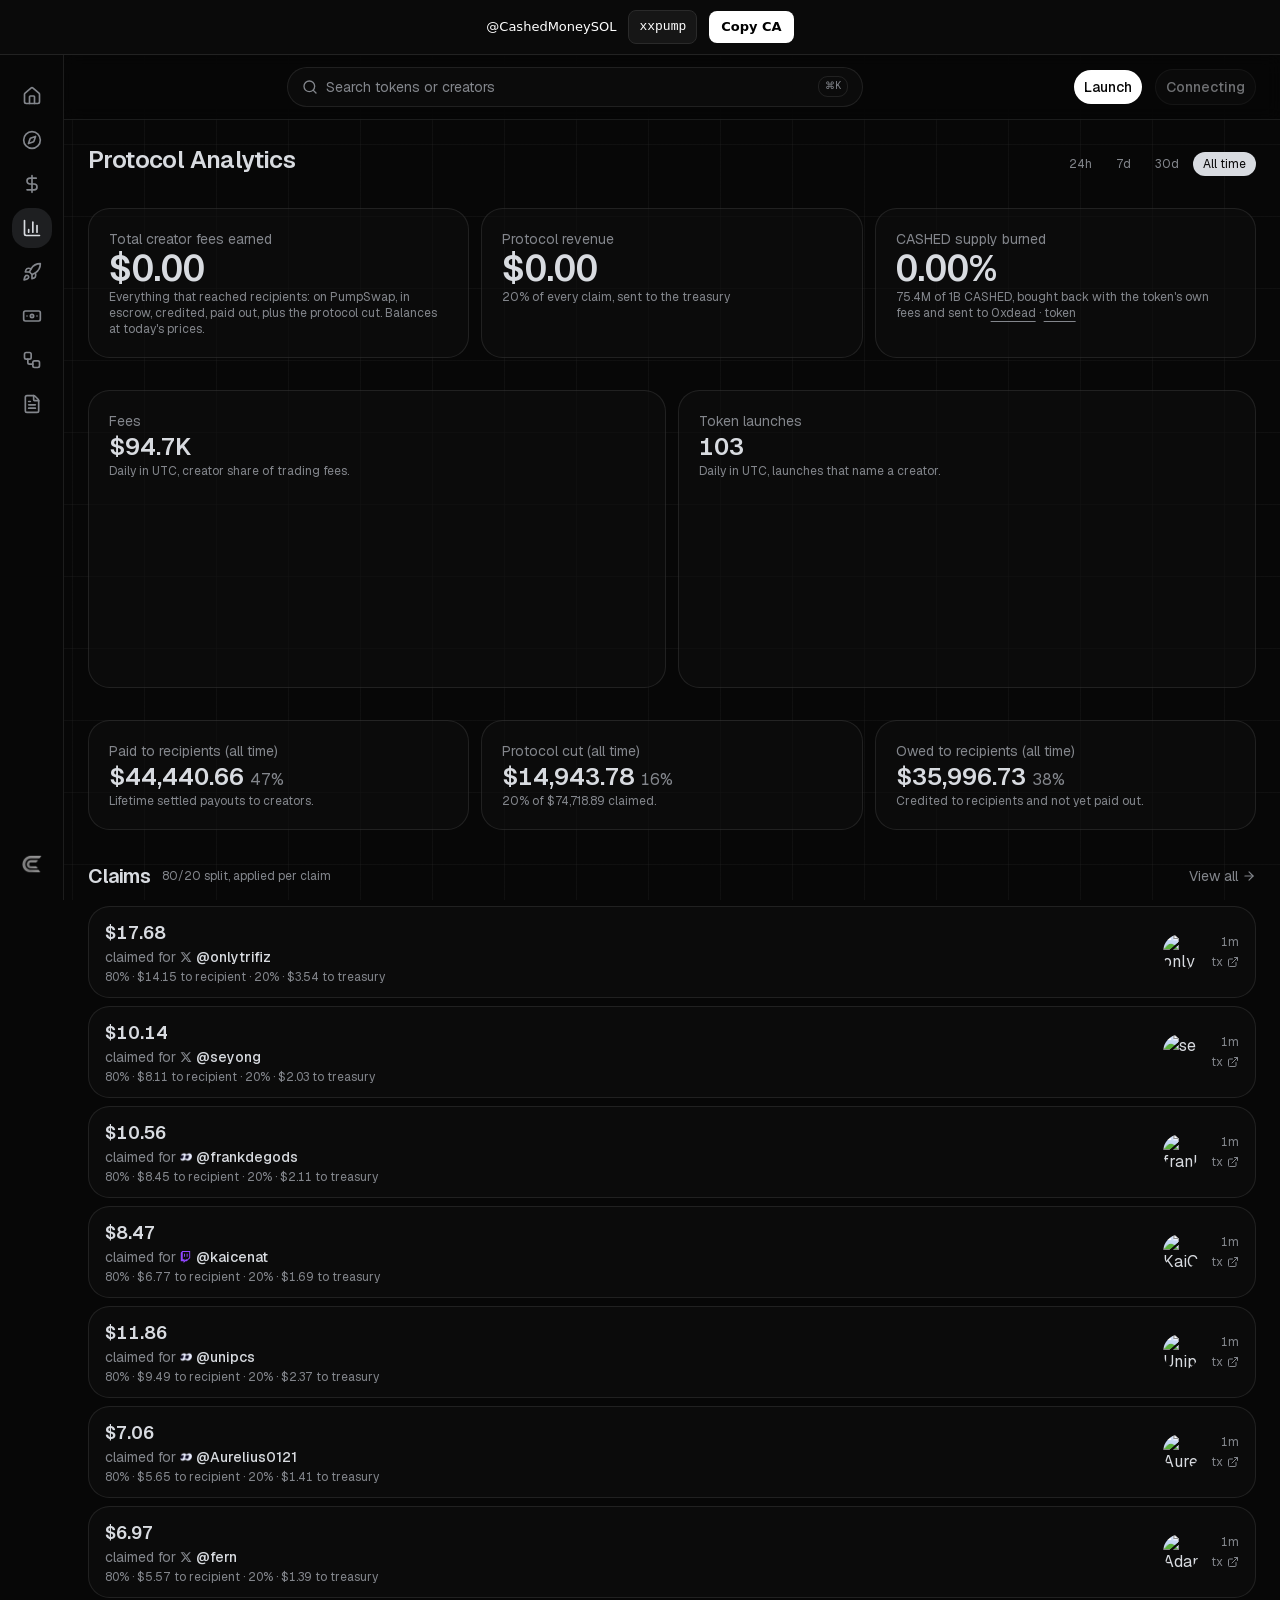
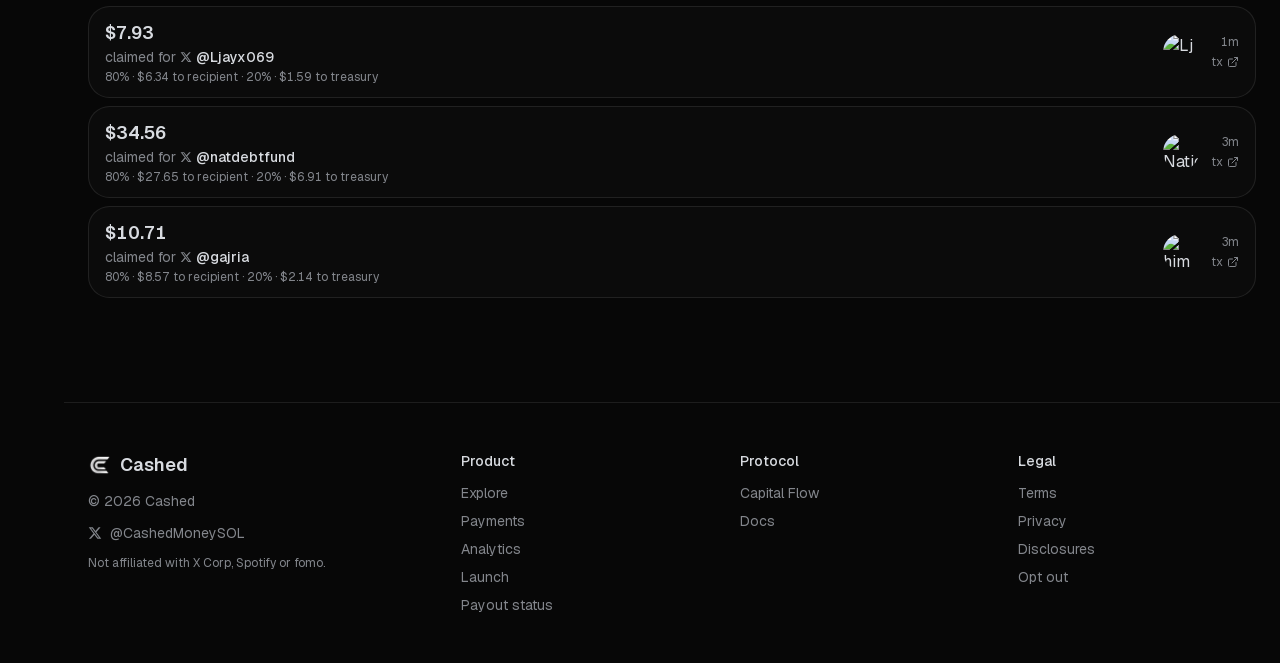
==== commit 26893c14: "Remove Robinhood, Pons, Vlad, and MeadGod branding and cards from the clone. Co-authored-by: Cursor " ====
--- a/analytics/index.html
+++ b/analytics/index.html
@@ -1,4 +1,6 @@
-<!DOCTYPE html><html data-dpl-id="dpl_JBxvJLaas8P9AHUe6HkGp45us8QY" lang="en" class="geist_f15bd114-module__7725RG__variable geist_mono_8d43a2aa-module__8Li5zG__variable dark h-full antialiased"><head><meta charSet="utf-8"/><meta name="viewport" content="width=device-width, initial-scale=1"/><link rel="preload" href="/logo-transparent.png" as="image"/><link rel="preload" as="image" href="/fomo.png"/><link rel="stylesheet" href="/assets/static/immutable/chunks/390r2qn_w1hxb.css" data-precedence="next"/><link rel="stylesheet" href="/assets/static/immutable/chunks/3wxnf608zoqqo.css" data-precedence="next"/><link rel="preload" as="script" fetchPriority="low" href="/assets/static/immutable/chunks/0zz4iendek79o.js"/><link rel="preload" href="/logo.png" as="image"/><title>Analytics - Cashed</title><meta name="description" content="Point a token&#x27;s creator fees at any creator, on X, Spotify, Twitch, GitHub or fomo, and they get paid in dollars. Launch on pons, Robinhood Chain."/><meta property="og:title" content="Analytics - Cashed"/><meta property="og:description" content="Point a token&#x27;s creator fees at any creator, on X, Spotify, Twitch, GitHub or fomo, and they get paid in dollars. Launch on pons, Robinhood Chain."/><meta property="og:site_name" content="Cashed"/><meta property="og:image" content="https://cashedmoney.world/og.png"/><meta property="og:image:width" content="1730"/><meta property="og:image:height" content="909"/><meta property="og:image:alt" content="Cashed - Token fees. Cashed out."/><meta property="og:type" content="website"/><meta name="twitter:card" content="summary_large_image"/><meta name="twitter:title" content="Analytics - Cashed"/><meta name="twitter:description" content="Point a token&#x27;s creator fees at any creator, on X, Spotify, Twitch, GitHub or fomo, and they get paid in dollars. Launch on pons, Robinhood Chain."/><meta name="twitter:image" content="https://cashedmoney.world/og.png"/><link rel="icon" href="/icon.png" sizes="192x192" type="image/png"/><link rel="apple-touch-icon" href="/apple-icon.png" sizes="180x180" type="image/png"/><meta name="next-size-adjust" content=""/></head><body class="flex min-h-full flex-col">
+<!DOCTYPE html>
+
+<html class="geist_f15bd114-module__7725RG__variable geist_mono_8d43a2aa-module__8Li5zG__variable dark h-full antialiased" data-dpl-id="dpl_JBxvJLaas8P9AHUe6HkGp45us8QY" lang="en"><head><meta charset="utf-8"/><meta content="width=device-width, initial-scale=1" name="viewport"/><link as="image" href="/logo-transparent.png" rel="preload"/><link as="image" href="/fomo.png" rel="preload"/><link data-precedence="next" href="/assets/static/immutable/chunks/390r2qn_w1hxb.css" rel="stylesheet"/><link data-precedence="next" href="/assets/static/immutable/chunks/3wxnf608zoqqo.css" rel="stylesheet"/><link as="script" fetchpriority="low" href="/assets/static/immutable/chunks/0zz4iendek79o.js" rel="preload"/><link as="image" href="/logo.png" rel="preload"/><title>Analytics - Cashed</title><meta content="Point a token's creator fees at any creator, on X, Spotify, Twitch, GitHub or fomo, and they get paid in dollars. Launch on PumpSwap, Solana." name="description"/><meta content="Analytics - Cashed" property="og:title"/><meta content="Point a token's creator fees at any creator, on X, Spotify, Twitch, GitHub or fomo, and they get paid in dollars. Launch on PumpSwap, Solana." property="og:description"/><meta content="Cashed" property="og:site_name"/><meta content="https://cashedmoney.world/og.png" property="og:image"/><meta content="1730" property="og:image:width"/><meta content="909" property="og:image:height"/><meta content="Cashed - Token fees. Cashed out." property="og:image:alt"/><meta content="website" property="og:type"/><meta content="summary_large_image" name="twitter:card"/><meta content="Analytics - Cashed" name="twitter:title"/><meta content="Point a token's creator fees at any creator, on X, Spotify, Twitch, GitHub or fomo, and they get paid in dollars. Launch on PumpSwap, Solana." name="twitter:description"/><meta content="https://cashedmoney.world/og.png" name="twitter:image"/><link href="/icon.png" rel="icon" sizes="192x192" type="image/png"/><link href="/apple-icon.png" rel="apple-touch-icon" sizes="180x180" type="image/png"/><meta content="" name="next-size-adjust"/></head><body class="flex min-h-full flex-col">
 <style id="ca-bar-style">
 .ca-bar{position:sticky;top:0;z-index:9999;display:flex;align-items:center;justify-content:center;gap:12px;flex-wrap:wrap;padding:10px 16px;background:#0a0a0a;border-bottom:1px solid #222;font-family:ui-sans-serif,system-ui,sans-serif;color:#fff;font-size:13px}
 .ca-bar a{color:#fff;text-decoration:none}
@@ -6,9 +8,9 @@
 .ca-bar button{background:#fff;color:#000;border:0;border-radius:8px;padding:6px 12px;font-weight:600;cursor:pointer}
 </style>
 <div class="ca-bar">
-  <a href="https://x.com/CashedMoneySOL" target="_blank" rel="noreferrer">@CashedMoneySOL</a>
-  <span class="ca" id="ca-addr" title="Click to copy">xxpump</span>
-  <button type="button" id="ca-copy">Copy CA</button>
+<a href="https://x.com/CashedMoneySOL" rel="noreferrer" target="_blank">@CashedMoneySOL</a>
+<span class="ca" id="ca-addr" title="Click to copy">xxpump</span>
+<button id="ca-copy" type="button">Copy CA</button>
 </div>
 <script>
 (function(){
@@ -24,4 +26,4 @@
   if(a)a.addEventListener("click",copy);
 })();
 </script>
-<div hidden=""><!--$--><!--/$--></div><div class="min-h-dvh md:pl-16"><aside class="fixed inset-y-0 left-0 z-40 hidden w-16 flex-col items-center border-r border-border bg-sidebar py-4 md:flex"><a aria-label="Cashed home" class="mb-6" href="/"><img src="/logo-transparent.png" alt="" aria-hidden="true" class="object-contain size-9" draggable="false"/></a><nav class="flex flex-col gap-1"><a aria-label="Home" class="flex size-10 items-center justify-center rounded-xl text-muted-foreground transition-colors hover:bg-accent hover:text-foreground" data-state="closed" data-slot="tooltip-trigger" href="/"><svg xmlns="http://www.w3.org/2000/svg" width="24" height="24" viewBox="0 0 24 24" fill="none" stroke="currentColor" stroke-width="2" stroke-linecap="round" stroke-linejoin="round" class="lucide lucide-house lucide-home size-5" aria-hidden="true"><path d="M15 21v-8a1 1 0 0 0-1-1h-4a1 1 0 0 0-1 1v8"></path><path d="M3 10a2 2 0 0 1 .709-1.528l7-6a2 2 0 0 1 2.582 0l7 6A2 2 0 0 1 21 10v9a2 2 0 0 1-2 2H5a2 2 0 0 1-2-2z"></path></svg></a><a aria-label="Explore" class="flex size-10 items-center justify-center rounded-xl text-muted-foreground transition-colors hover:bg-accent hover:text-foreground" data-state="closed" data-slot="tooltip-trigger" href="/explore"><svg xmlns="http://www.w3.org/2000/svg" width="24" height="24" viewBox="0 0 24 24" fill="none" stroke="currentColor" stroke-width="2" stroke-linecap="round" stroke-linejoin="round" class="lucide lucide-compass size-5" aria-hidden="true"><circle cx="12" cy="12" r="10"></circle><path d="m16.24 7.76-1.804 5.411a2 2 0 0 1-1.265 1.265L7.76 16.24l1.804-5.411a2 2 0 0 1 1.265-1.265z"></path></svg></a><a aria-label="Payments" class="flex size-10 items-center justify-center rounded-xl text-muted-foreground transition-colors hover:bg-accent hover:text-foreground" data-state="closed" data-slot="tooltip-trigger" href="/payments"><svg xmlns="http://www.w3.org/2000/svg" width="24" height="24" viewBox="0 0 24 24" fill="none" stroke="currentColor" stroke-width="2" stroke-linecap="round" stroke-linejoin="round" class="lucide lucide-dollar-sign size-5" aria-hidden="true"><line x1="12" x2="12" y1="2" y2="22"></line><path d="M17 5H9.5a3.5 3.5 0 0 0 0 7h5a3.5 3.5 0 0 1 0 7H6"></path></svg></a><a aria-label="Analytics" aria-current="page" class="flex size-10 items-center justify-center rounded-xl transition-colors hover:bg-accent hover:text-foreground bg-accent text-foreground" data-state="closed" data-slot="tooltip-trigger" href="/analytics"><svg xmlns="http://www.w3.org/2000/svg" width="24" height="24" viewBox="0 0 24 24" fill="none" stroke="currentColor" stroke-width="2" stroke-linecap="round" stroke-linejoin="round" class="lucide lucide-chart-column lucide-bar-chart-3 size-5" aria-hidden="true"><path d="M3 3v16a2 2 0 0 0 2 2h16"></path><path d="M18 17V9"></path><path d="M13 17V5"></path><path d="M8 17v-3"></path></svg></a><a aria-label="Launch" class="flex size-10 items-center justify-center rounded-xl text-muted-foreground transition-colors hover:bg-accent hover:text-foreground" data-state="closed" data-slot="tooltip-trigger" href="/launch"><svg xmlns="http://www.w3.org/2000/svg" width="24" height="24" viewBox="0 0 24 24" fill="none" stroke="currentColor" stroke-width="2" stroke-linecap="round" stroke-linejoin="round" class="lucide lucide-rocket size-5" aria-hidden="true"><path d="M12 15v5s3.03-.55 4-2c1.08-1.62 0-5 0-5"></path><path d="M4.5 16.5c-1.5 1.26-2 5-2 5s3.74-.5 5-2c.71-.84.7-2.13-.09-2.91a2.18 2.18 0 0 0-2.91-.09"></path><path d="M9 12a22 22 0 0 1 2-3.95A12.88 12.88 0 0 1 22 2c0 2.72-.78 7.5-6 11a22.4 22.4 0 0 1-4 2z"></path><path d="M9 12H4s.55-3.03 2-4c1.62-1.08 5 .05 5 .05"></path></svg></a><a aria-label="Claim" class="flex size-10 items-center justify-center rounded-xl text-muted-foreground transition-colors hover:bg-accent hover:text-foreground" data-state="closed" data-slot="tooltip-trigger" href="/claim"><svg xmlns="http://www.w3.org/2000/svg" width="24" height="24" viewBox="0 0 24 24" fill="none" stroke="currentColor" stroke-width="2" stroke-linecap="round" stroke-linejoin="round" class="lucide lucide-banknote size-5" aria-hidden="true"><rect width="20" height="12" x="2" y="6" rx="2"></rect><circle cx="12" cy="12" r="2"></circle><path d="M6 12h.01M18 12h.01"></path></svg></a><a aria-label="Capital Flow" class="flex size-10 items-center justify-center rounded-xl text-muted-foreground transition-colors hover:bg-accent hover:text-foreground" data-state="closed" data-slot="tooltip-trigger" href="/capital-flow"><svg xmlns="http://www.w3.org/2000/svg" width="24" height="24" viewBox="0 0 24 24" fill="none" stroke="currentColor" stroke-width="2" stroke-linecap="round" stroke-linejoin="round" class="lucide lucide-workflow size-5" aria-hidden="true"><rect width="8" height="8" x="3" y="3" rx="2"></rect><path d="M7 11v4a2 2 0 0 0 2 2h4"></path><rect width="8" height="8" x="13" y="13" rx="2"></rect></svg></a><a aria-label="Docs" class="flex size-10 items-center justify-center rounded-xl text-muted-foreground transition-colors hover:bg-accent hover:text-foreground" data-state="closed" data-slot="tooltip-trigger" href="/docs"><svg xmlns="http://www.w3.org/2000/svg" width="24" height="24" viewBox="0 0 24 24" fill="none" stroke="currentColor" stroke-width="2" stroke-linecap="round" stroke-linejoin="round" class="lucide lucide-file-text size-5" aria-hidden="true"><path d="M6 22a2 2 0 0 1-2-2V4a2 2 0 0 1 2-2h8a2.4 2.4 0 0 1 1.704.706l3.588 3.588A2.4 2.4 0 0 1 20 8v12a2 2 0 0 1-2 2z"></path><path d="M14 2v5a1 1 0 0 0 1 1h5"></path><path d="M10 9H8"></path><path d="M16 13H8"></path><path d="M16 17H8"></path></svg></a></nav><a href="https://x.com/CashedMoneySOL" target="_blank" rel="noreferrer" class="mt-auto flex size-10 items-center justify-center rounded-xl opacity-60 transition-opacity hover:opacity-100" aria-label="Cashed on X"><img src="/logo-transparent.png" alt="" aria-hidden="true" class="object-contain size-6" draggable="false"/></a></aside><nav class="fixed inset-x-0 bottom-0 z-40 flex justify-around border-t border-border bg-background/95 backdrop-blur md:hidden" style="padding-bottom:env(safe-area-inset-bottom, 0px)" aria-label="Primary"><a aria-label="Home" class="flex min-w-0 flex-1 flex-col items-center gap-1 py-2 text-[10px] text-muted-foreground" href="/"><svg xmlns="http://www.w3.org/2000/svg" width="24" height="24" viewBox="0 0 24 24" fill="none" stroke="currentColor" stroke-width="2" stroke-linecap="round" stroke-linejoin="round" class="lucide lucide-house lucide-home size-5" aria-hidden="true"><path d="M15 21v-8a1 1 0 0 0-1-1h-4a1 1 0 0 0-1 1v8"></path><path d="M3 10a2 2 0 0 1 .709-1.528l7-6a2 2 0 0 1 2.582 0l7 6A2 2 0 0 1 21 10v9a2 2 0 0 1-2 2H5a2 2 0 0 1-2-2z"></path></svg>Home</a><a aria-label="Explore" class="flex min-w-0 flex-1 flex-col items-center gap-1 py-2 text-[10px] text-muted-foreground" href="/explore"><svg xmlns="http://www.w3.org/2000/svg" width="24" height="24" viewBox="0 0 24 24" fill="none" stroke="currentColor" stroke-width="2" stroke-linecap="round" stroke-linejoin="round" class="lucide lucide-compass size-5" aria-hidden="true"><circle cx="12" cy="12" r="10"></circle><path d="m16.24 7.76-1.804 5.411a2 2 0 0 1-1.265 1.265L7.76 16.24l1.804-5.411a2 2 0 0 1 1.265-1.265z"></path></svg>Explore</a><a aria-label="Payments" class="flex min-w-0 flex-1 flex-col items-center gap-1 py-2 text-[10px] text-muted-foreground" href="/payments"><svg xmlns="http://www.w3.org/2000/svg" width="24" height="24" viewBox="0 0 24 24" fill="none" stroke="currentColor" stroke-width="2" stroke-linecap="round" stroke-linejoin="round" class="lucide lucide-dollar-sign size-5" aria-hidden="true"><line x1="12" x2="12" y1="2" y2="22"></line><path d="M17 5H9.5a3.5 3.5 0 0 0 0 7h5a3.5 3.5 0 0 1 0 7H6"></path></svg>Payments</a><a aria-label="Launch" class="flex min-w-0 flex-1 flex-col items-center gap-1 py-2 text-[10px] text-muted-foreground" href="/launch"><svg xmlns="http://www.w3.org/2000/svg" width="24" height="24" viewBox="0 0 24 24" fill="none" stroke="currentColor" stroke-width="2" stroke-linecap="round" stroke-linejoin="round" class="lucide lucide-rocket size-5" aria-hidden="true"><path d="M12 15v5s3.03-.55 4-2c1.08-1.62 0-5 0-5"></path><path d="M4.5 16.5c-1.5 1.26-2 5-2 5s3.74-.5 5-2c.71-.84.7-2.13-.09-2.91a2.18 2.18 0 0 0-2.91-.09"></path><path d="M9 12a22 22 0 0 1 2-3.95A12.88 12.88 0 0 1 22 2c0 2.72-.78 7.5-6 11a22.4 22.4 0 0 1-4 2z"></path><path d="M9 12H4s.55-3.03 2-4c1.62-1.08 5 .05 5 .05"></path></svg>Launch</a><a aria-label="Claim" class="flex min-w-0 flex-1 flex-col items-center gap-1 py-2 text-[10px] text-muted-foreground" href="/claim"><svg xmlns="http://www.w3.org/2000/svg" width="24" height="24" viewBox="0 0 24 24" fill="none" stroke="currentColor" stroke-width="2" stroke-linecap="round" stroke-linejoin="round" class="lucide lucide-banknote size-5" aria-hidden="true"><rect width="20" height="12" x="2" y="6" rx="2"></rect><circle cx="12" cy="12" r="2"></circle><path d="M6 12h.01M18 12h.01"></path></svg>Claim</a></nav><header class="sticky z-30 border-b border-border bg-background/85 backdrop-blur" style="top:env(safe-area-inset-top, 0px)"><div class="mx-auto flex h-16 max-w-7xl items-center gap-3 px-4 sm:px-6"><a class="flex items-center gap-2 md:hidden" aria-label="Cashed home" href="/"><img src="/logo-transparent.png" alt="" aria-hidden="true" class="object-contain size-8" draggable="false"/></a><div class="relative min-w-0 flex-1 md:mx-auto md:max-w-xl"><label class="flex h-10 items-center gap-2 rounded-full border border-border bg-card/60 px-3.5 text-sm text-muted-foreground focus-within:border-foreground/40"><svg xmlns="http://www.w3.org/2000/svg" width="24" height="24" viewBox="0 0 24 24" fill="none" stroke="currentColor" stroke-width="2" stroke-linecap="round" stroke-linejoin="round" class="lucide lucide-search size-4 shrink-0" aria-hidden="true"><path d="m21 21-4.34-4.34"></path><circle cx="11" cy="11" r="8"></circle></svg><input placeholder="Search tokens or creators" aria-label="Search" class="min-w-0 flex-1 bg-transparent text-foreground outline-none placeholder:text-muted-foreground" value=""/><kbd class="hidden rounded-md border border-border px-1.5 py-0.5 text-[10px] sm:inline">⌘K</kbd></label></div><a data-slot="button" data-variant="default" data-size="lg" class="group/button shrink-0 items-center justify-center border border-transparent bg-clip-padding text-sm font-medium whitespace-nowrap transition-all outline-none select-none focus-visible:border-ring focus-visible:ring-3 focus-visible:ring-ring/50 active:not-aria-[haspopup]:translate-y-px disabled:pointer-events-none disabled:opacity-50 aria-invalid:border-destructive aria-invalid:ring-3 aria-invalid:ring-destructive/20 dark:aria-invalid:border-destructive/50 dark:aria-invalid:ring-destructive/40 [&amp;_svg]:pointer-events-none [&amp;_svg]:shrink-0 [&amp;_svg:not([class*=&#x27;size-&#x27;])]:size-4 bg-primary text-primary-foreground hover:bg-primary/80 h-9 gap-1.5 px-2.5 has-data-[icon=inline-end]:pr-2 has-data-[icon=inline-start]:pl-2 hidden rounded-full sm:inline-flex" href="/launch">Launch</a><button data-slot="button" data-variant="outline" data-size="lg" class="group/button inline-flex shrink-0 items-center justify-center border bg-clip-padding text-sm font-medium whitespace-nowrap transition-all outline-none select-none focus-visible:border-ring focus-visible:ring-3 focus-visible:ring-ring/50 active:not-aria-[haspopup]:translate-y-px disabled:pointer-events-none disabled:opacity-50 aria-invalid:border-destructive aria-invalid:ring-3 aria-invalid:ring-destructive/20 dark:aria-invalid:border-destructive/50 dark:aria-invalid:ring-destructive/40 [&amp;_svg]:pointer-events-none [&amp;_svg]:shrink-0 [&amp;_svg:not([class*=&#x27;size-&#x27;])]:size-4 border-border bg-background hover:bg-muted hover:text-foreground aria-expanded:bg-muted aria-expanded:text-foreground dark:border-input dark:bg-input/30 dark:hover:bg-input/50 h-9 gap-1.5 px-2.5 has-data-[icon=inline-end]:pr-2 has-data-[icon=inline-start]:pl-2 rounded-full" disabled="">Connecting</button></div></header><main class="mx-auto w-full max-w-7xl px-4 pt-6 pb-24 sm:px-6 md:pb-10"><div class="space-y-8"><div class="flex flex-wrap items-end justify-between gap-4"><h1 class="text-2xl font-semibold tracking-tight">Protocol Analytics</h1><div class="flex gap-1 text-xs text-muted-foreground"><span class="rounded-full px-2.5 py-1">24h</span><span class="rounded-full px-2.5 py-1">7d</span><span class="rounded-full px-2.5 py-1">30d</span><span class="rounded-full bg-foreground px-2.5 py-1 text-background">All time</span></div></div><div class="grid gap-3 sm:grid-cols-2 lg:grid-cols-3"><div class="min-w-0 rounded-2xl border border-border bg-card/60 p-5"><div class="text-sm text-muted-foreground">Total creator fees earned</div><div class="tabular text-4xl font-semibold"><span>$0.00</span></div><div class="text-xs text-muted-foreground">Everything that reached recipients: on pons, in escrow, credited, paid out, plus the protocol cut. Balances at today&#x27;s prices.</div></div><div class="min-w-0 rounded-2xl border border-border bg-card/60 p-5"><div class="text-sm text-muted-foreground">Protocol revenue</div><div class="tabular text-4xl font-semibold"><span>$0.00</span></div><div class="text-xs text-muted-foreground">20<!-- -->% of every claim, sent to the treasury</div></div><div class="min-w-0 rounded-2xl border border-border bg-card/60 p-5"><div class="text-sm text-muted-foreground">CASHED supply burned</div><div class="tabular text-4xl font-semibold"><span>0.00%</span></div><div class="text-xs text-muted-foreground">75.4M of 1B CASHED<!-- -->, bought back with the token&#x27;s own fees and sent to<!-- --> <a href="https://swap.pump.fun/?inputMint=So11111111111111111111111111111111111111112&outputMint=xxpump" target="_blank" rel="noreferrer" class="underline underline-offset-4 hover:text-foreground">0xdead</a> · <a href="https://swap.pump.fun/?inputMint=So11111111111111111111111111111111111111112&outputMint=xxpump" target="_blank" rel="noreferrer" class="underline underline-offset-4 hover:text-foreground">token</a></div></div></div><div class="grid gap-3 lg:grid-cols-2"><div class="min-w-0 rounded-2xl border border-border bg-card/60 p-5 text-foreground"><div class="text-sm text-muted-foreground">Fees</div><div class="tabular text-2xl font-semibold">$94.7K</div><div class="mb-2 text-xs text-muted-foreground">Daily in UTC, creator share of trading fees.</div><div class="recharts-responsive-container" style="width:100%;height:180px;min-width:0"><div style="width:0;overflow-x:visible"></div></div></div><div class="min-w-0 rounded-2xl border border-border bg-card/60 p-5"><div class="text-sm text-muted-foreground">Token launches</div><div class="tabular text-2xl font-semibold">103</div><div class="mb-2 text-xs text-muted-foreground">Daily in UTC, launches that name a creator.</div><div class="recharts-responsive-container" style="width:100%;height:180px;min-width:0"><div style="width:0;overflow-x:visible"></div></div></div></div><div class="grid gap-3 md:grid-cols-3"><div class="min-w-0 rounded-2xl border border-border bg-card/60 p-5"><div class="text-sm text-muted-foreground">Paid to recipients (all time)</div><div class="tabular text-2xl font-semibold">$44,440.66<!-- --> <span class="text-base font-normal text-muted-foreground">47%</span></div><div class="text-xs text-muted-foreground">Lifetime settled payouts to creators.</div></div><div class="min-w-0 rounded-2xl border border-border bg-card/60 p-5"><div class="text-sm text-muted-foreground">Protocol cut (all time)</div><div class="tabular text-2xl font-semibold">$14,943.78<!-- --> <span class="text-base font-normal text-muted-foreground">16%</span></div><div class="text-xs text-muted-foreground">20<!-- -->% of <!-- -->$74,718.89<!-- --> claimed.</div></div><div class="min-w-0 rounded-2xl border border-border bg-card/60 p-5"><div class="text-sm text-muted-foreground">Owed to recipients (all time)</div><div class="tabular text-2xl font-semibold">$35,996.73<!-- --> <span class="text-base font-normal text-muted-foreground">38%</span></div><div class="text-xs text-muted-foreground">Credited to recipients and not yet paid out.</div></div></div><section><div class="mb-4 flex min-w-0 flex-wrap items-center gap-3"><h2 class="text-xl font-semibold tracking-tight">Claims</h2><span class="text-xs text-muted-foreground">80<!-- -->/<!-- -->20<!-- --> split, applied per claim</span><div class="ml-auto flex items-center gap-2 text-sm text-muted-foreground"><a class="inline-flex items-center gap-1 hover:text-foreground" href="/capital-flow">View all <svg xmlns="http://www.w3.org/2000/svg" width="24" height="24" viewBox="0 0 24 24" fill="none" stroke="currentColor" stroke-width="2" stroke-linecap="round" stroke-linejoin="round" class="lucide lucide-arrow-right size-3.5" aria-hidden="true"><path d="M5 12h14"></path><path d="m12 5 7 7-7 7"></path></svg></a></div></div><ul class="space-y-2"><li class="flex min-w-0 items-center gap-3 rounded-2xl border border-border bg-card/60 px-4 py-3"><div class="min-w-0 flex-1"><div class="tabular text-lg font-semibold">$17.68</div><div class="flex min-w-0 items-center gap-1 text-sm text-muted-foreground">claimed for<svg viewBox="0 0 24 24" aria-hidden="true" class="fill-current size-3 shrink-0"><path d="M18.244 2.25h3.308l-7.227 8.26 8.502 11.24H16.17l-5.214-6.817L4.99 21.75H1.68l7.73-8.835L1.254 2.25H8.08l4.713 6.231zm-1.161 17.52h1.833L7.084 4.126H5.117z"></path></svg><a class="truncate font-medium text-foreground hover:underline" href="/x/onlytrifiz">@onlytrifiz</a></div><div class="mt-0.5 text-xs text-muted-foreground tabular">80% · <!-- -->$14.15<!-- --> to recipient · 20% · <!-- -->$3.54<!-- --> to treasury</div></div><img src="https://pbs.twimg.com/profile_images/1974035042612518912/VJPuNrzi_400x400.jpg" alt="only" class="object-cover size-9 rounded-full" loading="lazy" referrerPolicy="no-referrer"/><div class="flex flex-col items-end gap-1 text-xs text-muted-foreground"><span class="tabular">1m</span><a href="https://swap.pump.fun/?inputMint=So11111111111111111111111111111111111111112&outputMint=xxpump" target="_blank" rel="noreferrer" class="inline-flex items-center gap-1 hover:text-foreground">tx <svg xmlns="http://www.w3.org/2000/svg" width="24" height="24" viewBox="0 0 24 24" fill="none" stroke="currentColor" stroke-width="2" stroke-linecap="round" stroke-linejoin="round" class="lucide lucide-external-link size-3" aria-hidden="true"><path d="M15 3h6v6"></path><path d="M10 14 21 3"></path><path d="M18 13v6a2 2 0 0 1-2 2H5a2 2 0 0 1-2-2V8a2 2 0 0 1 2-2h6"></path></svg></a></div></li><li class="flex min-w-0 items-center gap-3 rounded-2xl border border-border bg-card/60 px-4 py-3"><div class="min-w-0 flex-1"><div class="tabular text-lg font-semibold">$946.52</div><div class="flex min-w-0 items-center gap-1 text-sm text-muted-foreground">claimed for<svg viewBox="0 0 24 24" aria-hidden="true" class="fill-current size-3 shrink-0"><path d="M18.244 2.25h3.308l-7.227 8.26 8.502 11.24H16.17l-5.214-6.817L4.99 21.75H1.68l7.73-8.835L1.254 2.25H8.08l4.713 6.231zm-1.161 17.52h1.833L7.084 4.126H5.117z"></path></svg><a class="truncate font-medium text-foreground hover:underline" href="/x/MEADGod">@MEADGod</a></div><div class="mt-0.5 text-xs text-muted-foreground tabular">80% · <!-- -->$757.21<!-- --> to recipient · 20% · <!-- -->$189.30<!-- --> to treasury</div></div><img src="https://pbs.twimg.com/profile_images/2092114373221199872/9KiMycPK_400x400.jpg" alt="Ozzy | 奥兹 🅿️" class="object-cover size-9 rounded-full" loading="lazy" referrerPolicy="no-referrer"/><div class="flex flex-col items-end gap-1 text-xs text-muted-foreground"><span class="tabular">1m</span><a href="https://swap.pump.fun/?inputMint=So11111111111111111111111111111111111111112&outputMint=xxpump" target="_blank" rel="noreferrer" class="inline-flex items-center gap-1 hover:text-foreground">tx <svg xmlns="http://www.w3.org/2000/svg" width="24" height="24" viewBox="0 0 24 24" fill="none" stroke="currentColor" stroke-width="2" stroke-linecap="round" stroke-linejoin="round" class="lucide lucide-external-link size-3" aria-hidden="true"><path d="M15 3h6v6"></path><path d="M10 14 21 3"></path><path d="M18 13v6a2 2 0 0 1-2 2H5a2 2 0 0 1-2-2V8a2 2 0 0 1 2-2h6"></path></svg></a></div></li><li class="flex min-w-0 items-center gap-3 rounded-2xl border border-border bg-card/60 px-4 py-3"><div class="min-w-0 flex-1"><div class="tabular text-lg font-semibold">$10.14</div><div class="flex min-w-0 items-center gap-1 text-sm text-muted-foreground">claimed for<svg viewBox="0 0 24 24" aria-hidden="true" class="fill-current size-3 shrink-0"><path d="M18.244 2.25h3.308l-7.227 8.26 8.502 11.24H16.17l-5.214-6.817L4.99 21.75H1.68l7.73-8.835L1.254 2.25H8.08l4.713 6.231zm-1.161 17.52h1.833L7.084 4.126H5.117z"></path></svg><a class="truncate font-medium text-foreground hover:underline" href="/x/seyong">@seyong</a></div><div class="mt-0.5 text-xs text-muted-foreground tabular">80% · <!-- -->$8.11<!-- --> to recipient · 20% · <!-- -->$2.03<!-- --> to treasury</div></div><img src="https://pbs.twimg.com/profile_images/2099817727883939840/4lNcbPbq_400x400.jpg" alt="se" class="object-cover size-9 rounded-full" loading="lazy" referrerPolicy="no-referrer"/><div class="flex flex-col items-end gap-1 text-xs text-muted-foreground"><span class="tabular">1m</span><a href="https://swap.pump.fun/?inputMint=So11111111111111111111111111111111111111112&outputMint=xxpump" target="_blank" rel="noreferrer" class="inline-flex items-center gap-1 hover:text-foreground">tx <svg xmlns="http://www.w3.org/2000/svg" width="24" height="24" viewBox="0 0 24 24" fill="none" stroke="currentColor" stroke-width="2" stroke-linecap="round" stroke-linejoin="round" class="lucide lucide-external-link size-3" aria-hidden="true"><path d="M15 3h6v6"></path><path d="M10 14 21 3"></path><path d="M18 13v6a2 2 0 0 1-2 2H5a2 2 0 0 1-2-2V8a2 2 0 0 1 2-2h6"></path></svg></a></div></li><li class="flex min-w-0 items-center gap-3 rounded-2xl border border-border bg-card/60 px-4 py-3"><div class="min-w-0 flex-1"><div class="tabular text-lg font-semibold">$10.56</div><div class="flex min-w-0 items-center gap-1 text-sm text-muted-foreground">claimed for<img src="/fomo.png" alt="fomo" class="object-contain size-3 shrink-0"/><a class="truncate font-medium text-foreground hover:underline" href="/fomo/frankdegods">@frankdegods</a></div><div class="mt-0.5 text-xs text-muted-foreground tabular">80% · <!-- -->$8.45<!-- --> to recipient · 20% · <!-- -->$2.11<!-- --> to treasury</div></div><img src="https://pbs.twimg.com/profile_images/2060043584204689410/Sh83nkwV_400x400.jpg" alt="frank" class="object-cover size-9 rounded-full" loading="lazy" referrerPolicy="no-referrer"/><div class="flex flex-col items-end gap-1 text-xs text-muted-foreground"><span class="tabular">1m</span><a href="https://swap.pump.fun/?inputMint=So11111111111111111111111111111111111111112&outputMint=xxpump" target="_blank" rel="noreferrer" class="inline-flex items-center gap-1 hover:text-foreground">tx <svg xmlns="http://www.w3.org/2000/svg" width="24" height="24" viewBox="0 0 24 24" fill="none" stroke="currentColor" stroke-width="2" stroke-linecap="round" stroke-linejoin="round" class="lucide lucide-external-link size-3" aria-hidden="true"><path d="M15 3h6v6"></path><path d="M10 14 21 3"></path><path d="M18 13v6a2 2 0 0 1-2 2H5a2 2 0 0 1-2-2V8a2 2 0 0 1 2-2h6"></path></svg></a></div></li><li class="flex min-w-0 items-center gap-3 rounded-2xl border border-border bg-card/60 px-4 py-3"><div class="min-w-0 flex-1"><div class="tabular text-lg font-semibold">$8.47</div><div class="flex min-w-0 items-center gap-1 text-sm text-muted-foreground">claimed for<svg viewBox="0 0 24 24" aria-hidden="true" class="fill-current size-3 shrink-0" style="color:#9146FF"><path d="M4.3 0 1.5 3.7v16.6h5.6V24l3.7-3.7h2.8L20.3 14V0zm14.1 13.1-3.2 3.2H12l-2.8 2.8v-2.8H5.5V1.9h12.9zM15.2 5.5v6.2h-1.9V5.5zm-5.1 0v6.2H8.2V5.5z"></path></svg><a class="truncate font-medium text-foreground hover:underline" href="/twitch/kaicenat">@kaicenat</a></div><div class="mt-0.5 text-xs text-muted-foreground tabular">80% · <!-- -->$6.77<!-- --> to recipient · 20% · <!-- -->$1.69<!-- --> to treasury</div></div><img src="https://static-cdn.jtvnw.net/jtv_user_pictures/bf6a04cf-3f44-4986-8eed-5c36bfad542b-profile_image-300x300.png" alt="KaiCenat" class="object-cover size-9 rounded-full" loading="lazy" referrerPolicy="no-referrer"/><div class="flex flex-col items-end gap-1 text-xs text-muted-foreground"><span class="tabular">1m</span><a href="https://swap.pump.fun/?inputMint=So11111111111111111111111111111111111111112&outputMint=xxpump" target="_blank" rel="noreferrer" class="inline-flex items-center gap-1 hover:text-foreground">tx <svg xmlns="http://www.w3.org/2000/svg" width="24" height="24" viewBox="0 0 24 24" fill="none" stroke="currentColor" stroke-width="2" stroke-linecap="round" stroke-linejoin="round" class="lucide lucide-external-link size-3" aria-hidden="true"><path d="M15 3h6v6"></path><path d="M10 14 21 3"></path><path d="M18 13v6a2 2 0 0 1-2 2H5a2 2 0 0 1-2-2V8a2 2 0 0 1 2-2h6"></path></svg></a></div></li><li class="flex min-w-0 items-center gap-3 rounded-2xl border border-border bg-card/60 px-4 py-3"><div class="min-w-0 flex-1"><div class="tabular text-lg font-semibold">$11.86</div><div class="flex min-w-0 items-center gap-1 text-sm text-muted-foreground">claimed for<img src="/fomo.png" alt="fomo" class="object-contain size-3 shrink-0"/><a class="truncate font-medium text-foreground hover:underline" href="/fomo/unipcs">@unipcs</a></div><div class="mt-0.5 text-xs text-muted-foreground tabular">80% · <!-- -->$9.49<!-- --> to recipient · 20% · <!-- -->$2.37<!-- --> to treasury</div></div><img src="https://pbs.twimg.com/profile_images/1755899881783185408/Mtp0uwfM_400x400.jpg" alt="Unipcs" class="object-cover size-9 rounded-full" loading="lazy" referrerPolicy="no-referrer"/><div class="flex flex-col items-end gap-1 text-xs text-muted-foreground"><span class="tabular">1m</span><a href="https://swap.pump.fun/?inputMint=So11111111111111111111111111111111111111112&outputMint=xxpump" target="_blank" rel="noreferrer" class="inline-flex items-center gap-1 hover:text-foreground">tx <svg xmlns="http://www.w3.org/2000/svg" width="24" height="24" viewBox="0 0 24 24" fill="none" stroke="currentColor" stroke-width="2" stroke-linecap="round" stroke-linejoin="round" class="lucide lucide-external-link size-3" aria-hidden="true"><path d="M15 3h6v6"></path><path d="M10 14 21 3"></path><path d="M18 13v6a2 2 0 0 1-2 2H5a2 2 0 0 1-2-2V8a2 2 0 0 1 2-2h6"></path></svg></a></div></li><li class="flex min-w-0 items-center gap-3 rounded-2xl border border-border bg-card/60 px-4 py-3"><div class="min-w-0 flex-1"><div class="tabular text-lg font-semibold">$7.06</div><div class="flex min-w-0 items-center gap-1 text-sm text-muted-foreground">claimed for<img src="/fomo.png" alt="fomo" class="object-contain size-3 shrink-0"/><a class="truncate font-medium text-foreground hover:underline" href="/fomo/Aurelius0121">@Aurelius0121</a></div><div class="mt-0.5 text-xs text-muted-foreground tabular">80% · <!-- -->$5.65<!-- --> to recipient · 20% · <!-- -->$1.41<!-- --> to treasury</div></div><img src="https://pbs.twimg.com/profile_images/2068401619033845760/Yd7U8hcy_400x400.jpg" alt="Aurelius" class="object-cover size-9 rounded-full" loading="lazy" referrerPolicy="no-referrer"/><div class="flex flex-col items-end gap-1 text-xs text-muted-foreground"><span class="tabular">1m</span><a href="https://swap.pump.fun/?inputMint=So11111111111111111111111111111111111111112&outputMint=xxpump" target="_blank" rel="noreferrer" class="inline-flex items-center gap-1 hover:text-foreground">tx <svg xmlns="http://www.w3.org/2000/svg" width="24" height="24" viewBox="0 0 24 24" fill="none" stroke="currentColor" stroke-width="2" stroke-linecap="round" stroke-linejoin="round" class="lucide lucide-external-link size-3" aria-hidden="true"><path d="M15 3h6v6"></path><path d="M10 14 21 3"></path><path d="M18 13v6a2 2 0 0 1-2 2H5a2 2 0 0 1-2-2V8a2 2 0 0 1 2-2h6"></path></svg></a></div></li><li class="flex min-w-0 items-center gap-3 rounded-2xl border border-border bg-card/60 px-4 py-3"><div class="min-w-0 flex-1"><div class="tabular text-lg font-semibold">$6.97</div><div class="flex min-w-0 items-center gap-1 text-sm text-muted-foreground">claimed for<svg viewBox="0 0 24 24" aria-hidden="true" class="fill-current size-3 shrink-0"><path d="M18.244 2.25h3.308l-7.227 8.26 8.502 11.24H16.17l-5.214-6.817L4.99 21.75H1.68l7.73-8.835L1.254 2.25H8.08l4.713 6.231zm-1.161 17.52h1.833L7.084 4.126H5.117z"></path></svg><a class="truncate font-medium text-foreground hover:underline" href="/x/fern">@fern</a></div><div class="mt-0.5 text-xs text-muted-foreground tabular">80% · <!-- -->$5.57<!-- --> to recipient · 20% · <!-- -->$1.39<!-- --> to treasury</div></div><img src="https://pbs.twimg.com/profile_images/1898383987896135680/LU0AOI7u_400x400.jpg" alt="Adam Fern" class="object-cover size-9 rounded-full" loading="lazy" referrerPolicy="no-referrer"/><div class="flex flex-col items-end gap-1 text-xs text-muted-foreground"><span class="tabular">1m</span><a href="https://swap.pump.fun/?inputMint=So11111111111111111111111111111111111111112&outputMint=xxpump" target="_blank" rel="noreferrer" class="inline-flex items-center gap-1 hover:text-foreground">tx <svg xmlns="http://www.w3.org/2000/svg" width="24" height="24" viewBox="0 0 24 24" fill="none" stroke="currentColor" stroke-width="2" stroke-linecap="round" stroke-linejoin="round" class="lucide lucide-external-link size-3" aria-hidden="true"><path d="M15 3h6v6"></path><path d="M10 14 21 3"></path><path d="M18 13v6a2 2 0 0 1-2 2H5a2 2 0 0 1-2-2V8a2 2 0 0 1 2-2h6"></path></svg></a></div></li><li class="flex min-w-0 items-center gap-3 rounded-2xl border border-border bg-card/60 px-4 py-3"><div class="min-w-0 flex-1"><div class="tabular text-lg font-semibold">$7.93</div><div class="flex min-w-0 items-center gap-1 text-sm text-muted-foreground">claimed for<svg viewBox="0 0 24 24" aria-hidden="true" class="fill-current size-3 shrink-0"><path d="M18.244 2.25h3.308l-7.227 8.26 8.502 11.24H16.17l-5.214-6.817L4.99 21.75H1.68l7.73-8.835L1.254 2.25H8.08l4.713 6.231zm-1.161 17.52h1.833L7.084 4.126H5.117z"></path></svg><a class="truncate font-medium text-foreground hover:underline" href="/x/Ljayx069">@Ljayx069</a></div><div class="mt-0.5 text-xs text-muted-foreground tabular">80% · <!-- -->$6.34<!-- --> to recipient · 20% · <!-- -->$1.59<!-- --> to treasury</div></div><img src="https://pbs.twimg.com/profile_images/2099231261902471171/mT2Naumn_400x400.jpg" alt="Lj" class="object-cover size-9 rounded-full" loading="lazy" referrerPolicy="no-referrer"/><div class="flex flex-col items-end gap-1 text-xs text-muted-foreground"><span class="tabular">1m</span><a href="https://swap.pump.fun/?inputMint=So11111111111111111111111111111111111111112&outputMint=xxpump" target="_blank" rel="noreferrer" class="inline-flex items-center gap-1 hover:text-foreground">tx <svg xmlns="http://www.w3.org/2000/svg" width="24" height="24" viewBox="0 0 24 24" fill="none" stroke="currentColor" stroke-width="2" stroke-linecap="round" stroke-linejoin="round" class="lucide lucide-external-link size-3" aria-hidden="true"><path d="M15 3h6v6"></path><path d="M10 14 21 3"></path><path d="M18 13v6a2 2 0 0 1-2 2H5a2 2 0 0 1-2-2V8a2 2 0 0 1 2-2h6"></path></svg></a></div></li><li class="flex min-w-0 items-center gap-3 rounded-2xl border border-border bg-card/60 px-4 py-3"><div class="min-w-0 flex-1"><div class="tabular text-lg font-semibold">$34.56</div><div class="flex min-w-0 items-center gap-1 text-sm text-muted-foreground">claimed for<svg viewBox="0 0 24 24" aria-hidden="true" class="fill-current size-3 shrink-0"><path d="M18.244 2.25h3.308l-7.227 8.26 8.502 11.24H16.17l-5.214-6.817L4.99 21.75H1.68l7.73-8.835L1.254 2.25H8.08l4.713 6.231zm-1.161 17.52h1.833L7.084 4.126H5.117z"></path></svg><a class="truncate font-medium text-foreground hover:underline" href="/x/natdebtfund">@natdebtfund</a></div><div class="mt-0.5 text-xs text-muted-foreground tabular">80% · <!-- -->$27.65<!-- --> to recipient · 20% · <!-- -->$6.91<!-- --> to treasury</div></div><img src="https://pbs.twimg.com/profile_images/2102571620778889217/5RJedcOm_400x400.jpg" alt="National Debt Fund" class="object-cover size-9 rounded-full" loading="lazy" referrerPolicy="no-referrer"/><div class="flex flex-col items-end gap-1 text-xs text-muted-foreground"><span class="tabular">3m</span><a href="https://swap.pump.fun/?inputMint=So11111111111111111111111111111111111111112&outputMint=xxpump" target="_blank" rel="noreferrer" class="inline-flex items-center gap-1 hover:text-foreground">tx <svg xmlns="http://www.w3.org/2000/svg" width="24" height="24" viewBox="0 0 24 24" fill="none" stroke="currentColor" stroke-width="2" stroke-linecap="round" stroke-linejoin="round" class="lucide lucide-external-link size-3" aria-hidden="true"><path d="M15 3h6v6"></path><path d="M10 14 21 3"></path><path d="M18 13v6a2 2 0 0 1-2 2H5a2 2 0 0 1-2-2V8a2 2 0 0 1 2-2h6"></path></svg></a></div></li><li class="flex min-w-0 items-center gap-3 rounded-2xl border border-border bg-card/60 px-4 py-3"><div class="min-w-0 flex-1"><div class="tabular text-lg font-semibold">$134.20</div><div class="flex min-w-0 items-center gap-1 text-sm text-muted-foreground">claimed for<svg viewBox="0 0 24 24" aria-hidden="true" class="fill-current size-3 shrink-0"><path d="M18.244 2.25h3.308l-7.227 8.26 8.502 11.24H16.17l-5.214-6.817L4.99 21.75H1.68l7.73-8.835L1.254 2.25H8.08l4.713 6.231zm-1.161 17.52h1.833L7.084 4.126H5.117z"></path></svg><a class="truncate font-medium text-foreground hover:underline" href="/x/MEADGod">@MEADGod</a></div><div class="mt-0.5 text-xs text-muted-foreground tabular">80% · <!-- -->$107.36<!-- --> to recipient · 20% · <!-- -->$26.84<!-- --> to treasury</div></div><img src="https://pbs.twimg.com/profile_images/2092114373221199872/9KiMycPK_400x400.jpg" alt="Ozzy | 奥兹 🅿️" class="object-cover size-9 rounded-full" loading="lazy" referrerPolicy="no-referrer"/><div class="flex flex-col items-end gap-1 text-xs text-muted-foreground"><span class="tabular">3m</span><a href="https://swap.pump.fun/?inputMint=So11111111111111111111111111111111111111112&outputMint=xxpump" target="_blank" rel="noreferrer" class="inline-flex items-center gap-1 hover:text-foreground">tx <svg xmlns="http://www.w3.org/2000/svg" width="24" height="24" viewBox="0 0 24 24" fill="none" stroke="currentColor" stroke-width="2" stroke-linecap="round" stroke-linejoin="round" class="lucide lucide-external-link size-3" aria-hidden="true"><path d="M15 3h6v6"></path><path d="M10 14 21 3"></path><path d="M18 13v6a2 2 0 0 1-2 2H5a2 2 0 0 1-2-2V8a2 2 0 0 1 2-2h6"></path></svg></a></div></li><li class="flex min-w-0 items-center gap-3 rounded-2xl border border-border bg-card/60 px-4 py-3"><div class="min-w-0 flex-1"><div class="tabular text-lg font-semibold">$10.71</div><div class="flex min-w-0 items-center gap-1 text-sm text-muted-foreground">claimed for<svg viewBox="0 0 24 24" aria-hidden="true" class="fill-current size-3 shrink-0"><path d="M18.244 2.25h3.308l-7.227 8.26 8.502 11.24H16.17l-5.214-6.817L4.99 21.75H1.68l7.73-8.835L1.254 2.25H8.08l4.713 6.231zm-1.161 17.52h1.833L7.084 4.126H5.117z"></path></svg><a class="truncate font-medium text-foreground hover:underline" href="/x/gajria">@gajria</a></div><div class="mt-0.5 text-xs text-muted-foreground tabular">80% · <!-- -->$8.57<!-- --> to recipient · 20% · <!-- -->$2.14<!-- --> to treasury</div></div><img src="https://pbs.twimg.com/profile_images/2093715647473872896/7edfAcQp_400x400.jpg" alt="him" class="object-cover size-9 rounded-full" loading="lazy" referrerPolicy="no-referrer"/><div class="flex flex-col items-end gap-1 text-xs text-muted-foreground"><span class="tabular">3m</span><a href="https://swap.pump.fun/?inputMint=So11111111111111111111111111111111111111112&outputMint=xxpump" target="_blank" rel="noreferrer" class="inline-flex items-center gap-1 hover:text-foreground">tx <svg xmlns="http://www.w3.org/2000/svg" width="24" height="24" viewBox="0 0 24 24" fill="none" stroke="currentColor" stroke-width="2" stroke-linecap="round" stroke-linejoin="round" class="lucide lucide-external-link size-3" aria-hidden="true"><path d="M15 3h6v6"></path><path d="M10 14 21 3"></path><path d="M18 13v6a2 2 0 0 1-2 2H5a2 2 0 0 1-2-2V8a2 2 0 0 1 2-2h6"></path></svg></a></div></li></ul></section></div><!--$--><!--/$--></main><footer class="mt-16 border-t border-border"><div class="mx-auto grid max-w-7xl gap-10 px-4 py-12 sm:px-6 md:grid-cols-[1.4fr_1fr_1fr_1fr]"><div class="space-y-3"><div class="flex items-center gap-2 text-lg font-semibold"><img src="/logo-transparent.png" alt="" aria-hidden="true" class="object-contain size-6" draggable="false"/> <!-- -->Cashed</div><p class="text-sm text-muted-foreground">© <!-- -->2026<!-- --> <!-- -->Cashed</p><a href="https://x.com/CashedMoneySOL" target="_blank" rel="noreferrer" class="inline-flex items-center gap-2 text-sm text-muted-foreground hover:text-foreground"><svg viewBox="0 0 24 24" aria-hidden="true" class="fill-current size-3.5"><path d="M18.244 2.25h3.308l-7.227 8.26 8.502 11.24H16.17l-5.214-6.817L4.99 21.75H1.68l7.73-8.835L1.254 2.25H8.08l4.713 6.231zm-1.161 17.52h1.833L7.084 4.126H5.117z"></path></svg> @<!-- -->CashedMoneySOL</a><p class="text-xs text-muted-foreground">Not affiliated with X Corp, Spotify, fomo, Robinhood or pons.</p></div><div><div class="mb-3 text-sm font-medium">Product</div><ul class="space-y-2 text-sm text-muted-foreground"><li><a class="hover:text-foreground" href="/explore">Explore</a></li><li><a class="hover:text-foreground" href="/payments">Payments</a></li><li><a class="hover:text-foreground" href="/analytics">Analytics</a></li><li><a class="hover:text-foreground" href="/launch">Launch</a></li><li><a class="hover:text-foreground" href="/claim">Payout status</a></li></ul></div><div><div class="mb-3 text-sm font-medium">Protocol</div><ul class="space-y-2 text-sm text-muted-foreground"><li><a class="hover:text-foreground" href="/capital-flow">Capital Flow</a></li><li><a class="hover:text-foreground" href="/docs">Docs</a></li><li><a href="https://swap.pump.fun/?inputMint=So11111111111111111111111111111111111111112&outputMint=xxpump" target="_blank" rel="noreferrer" class="hover:text-foreground">pons v2</a></li><li><a href="https://swap.pump.fun/?inputMint=So11111111111111111111111111111111111111112&outputMint=xxpump" target="_blank" rel="noreferrer" class="hover:text-foreground">Robinhood Chain</a></li></ul></div><div><div class="mb-3 text-sm font-medium">Legal</div><ul class="space-y-2 text-sm text-muted-foreground"><li><a class="hover:text-foreground" href="/terms">Terms</a></li><li><a class="hover:text-foreground" href="/privacy">Privacy</a></li><li><a class="hover:text-foreground" href="/disclosures">Disclosures</a></li><li><a class="hover:text-foreground" href="/opt-out">Opt out</a></li></ul></div></div></footer></div><section aria-label="Notifications alt+T" tabindex="-1" aria-live="polite" aria-relevant="additions text" aria-atomic="false" data-react-aria-top-layer="true"></section><script>(self.__next_f=self.__next_f||[]).push([0])</script></body></html>+<div hidden=""><!--$--><!--/$--></div><div class="min-h-dvh md:pl-16"><aside class="fixed inset-y-0 left-0 z-40 hidden w-16 flex-col items-center border-r border-border bg-sidebar py-4 md:flex"><a aria-label="Cashed home" class="mb-6" href="/"><img alt="" aria-hidden="true" class="object-contain size-9" draggable="false" src="/logo-transparent.png"/></a><nav class="flex flex-col gap-1"><a aria-label="Home" class="flex size-10 items-center justify-center rounded-xl text-muted-foreground transition-colors hover:bg-accent hover:text-foreground" data-slot="tooltip-trigger" data-state="closed" href="/"><svg aria-hidden="true" class="lucide lucide-house lucide-home size-5" fill="none" height="24" stroke="currentColor" stroke-linecap="round" stroke-linejoin="round" stroke-width="2" viewbox="0 0 24 24" width="24" xmlns="http://www.w3.org/2000/svg"><path d="M15 21v-8a1 1 0 0 0-1-1h-4a1 1 0 0 0-1 1v8"></path><path d="M3 10a2 2 0 0 1 .709-1.528l7-6a2 2 0 0 1 2.582 0l7 6A2 2 0 0 1 21 10v9a2 2 0 0 1-2 2H5a2 2 0 0 1-2-2z"></path></svg></a><a aria-label="Explore" class="flex size-10 items-center justify-center rounded-xl text-muted-foreground transition-colors hover:bg-accent hover:text-foreground" data-slot="tooltip-trigger" data-state="closed" href="/explore"><svg aria-hidden="true" class="lucide lucide-compass size-5" fill="none" height="24" stroke="currentColor" stroke-linecap="round" stroke-linejoin="round" stroke-width="2" viewbox="0 0 24 24" width="24" xmlns="http://www.w3.org/2000/svg"><circle cx="12" cy="12" r="10"></circle><path d="m16.24 7.76-1.804 5.411a2 2 0 0 1-1.265 1.265L7.76 16.24l1.804-5.411a2 2 0 0 1 1.265-1.265z"></path></svg></a><a aria-label="Payments" class="flex size-10 items-center justify-center rounded-xl text-muted-foreground transition-colors hover:bg-accent hover:text-foreground" data-slot="tooltip-trigger" data-state="closed" href="/payments"><svg aria-hidden="true" class="lucide lucide-dollar-sign size-5" fill="none" height="24" stroke="currentColor" stroke-linecap="round" stroke-linejoin="round" stroke-width="2" viewbox="0 0 24 24" width="24" xmlns="http://www.w3.org/2000/svg"><line x1="12" x2="12" y1="2" y2="22"></line><path d="M17 5H9.5a3.5 3.5 0 0 0 0 7h5a3.5 3.5 0 0 1 0 7H6"></path></svg></a><a aria-current="page" aria-label="Analytics" class="flex size-10 items-center justify-center rounded-xl transition-colors hover:bg-accent hover:text-foreground bg-accent text-foreground" data-slot="tooltip-trigger" data-state="closed" href="/analytics"><svg aria-hidden="true" class="lucide lucide-chart-column lucide-bar-chart-3 size-5" fill="none" height="24" stroke="currentColor" stroke-linecap="round" stroke-linejoin="round" stroke-width="2" viewbox="0 0 24 24" width="24" xmlns="http://www.w3.org/2000/svg"><path d="M3 3v16a2 2 0 0 0 2 2h16"></path><path d="M18 17V9"></path><path d="M13 17V5"></path><path d="M8 17v-3"></path></svg></a><a aria-label="Launch" class="flex size-10 items-center justify-center rounded-xl text-muted-foreground transition-colors hover:bg-accent hover:text-foreground" data-slot="tooltip-trigger" data-state="closed" href="/launch"><svg aria-hidden="true" class="lucide lucide-rocket size-5" fill="none" height="24" stroke="currentColor" stroke-linecap="round" stroke-linejoin="round" stroke-width="2" viewbox="0 0 24 24" width="24" xmlns="http://www.w3.org/2000/svg"><path d="M12 15v5s3.03-.55 4-2c1.08-1.62 0-5 0-5"></path><path d="M4.5 16.5c-1.5 1.26-2 5-2 5s3.74-.5 5-2c.71-.84.7-2.13-.09-2.91a2.18 2.18 0 0 0-2.91-.09"></path><path d="M9 12a22 22 0 0 1 2-3.95A12.88 12.88 0 0 1 22 2c0 2.72-.78 7.5-6 11a22.4 22.4 0 0 1-4 2z"></path><path d="M9 12H4s.55-3.03 2-4c1.62-1.08 5 .05 5 .05"></path></svg></a><a aria-label="Claim" class="flex size-10 items-center justify-center rounded-xl text-muted-foreground transition-colors hover:bg-accent hover:text-foreground" data-slot="tooltip-trigger" data-state="closed" href="/claim"><svg aria-hidden="true" class="lucide lucide-banknote size-5" fill="none" height="24" stroke="currentColor" stroke-linecap="round" stroke-linejoin="round" stroke-width="2" viewbox="0 0 24 24" width="24" xmlns="http://www.w3.org/2000/svg"><rect height="12" rx="2" width="20" x="2" y="6"></rect><circle cx="12" cy="12" r="2"></circle><path d="M6 12h.01M18 12h.01"></path></svg></a><a aria-label="Capital Flow" class="flex size-10 items-center justify-center rounded-xl text-muted-foreground transition-colors hover:bg-accent hover:text-foreground" data-slot="tooltip-trigger" data-state="closed" href="/capital-flow"><svg aria-hidden="true" class="lucide lucide-workflow size-5" fill="none" height="24" stroke="currentColor" stroke-linecap="round" stroke-linejoin="round" stroke-width="2" viewbox="0 0 24 24" width="24" xmlns="http://www.w3.org/2000/svg"><rect height="8" rx="2" width="8" x="3" y="3"></rect><path d="M7 11v4a2 2 0 0 0 2 2h4"></path><rect height="8" rx="2" width="8" x="13" y="13"></rect></svg></a><a aria-label="Docs" class="flex size-10 items-center justify-center rounded-xl text-muted-foreground transition-colors hover:bg-accent hover:text-foreground" data-slot="tooltip-trigger" data-state="closed" href="/docs"><svg aria-hidden="true" class="lucide lucide-file-text size-5" fill="none" height="24" stroke="currentColor" stroke-linecap="round" stroke-linejoin="round" stroke-width="2" viewbox="0 0 24 24" width="24" xmlns="http://www.w3.org/2000/svg"><path d="M6 22a2 2 0 0 1-2-2V4a2 2 0 0 1 2-2h8a2.4 2.4 0 0 1 1.704.706l3.588 3.588A2.4 2.4 0 0 1 20 8v12a2 2 0 0 1-2 2z"></path><path d="M14 2v5a1 1 0 0 0 1 1h5"></path><path d="M10 9H8"></path><path d="M16 13H8"></path><path d="M16 17H8"></path></svg></a></nav><a aria-label="Cashed on X" class="mt-auto flex size-10 items-center justify-center rounded-xl opacity-60 transition-opacity hover:opacity-100" href="https://x.com/CashedMoneySOL" rel="noreferrer" target="_blank"><img alt="" aria-hidden="true" class="object-contain size-6" draggable="false" src="/logo-transparent.png"/></a></aside><nav aria-label="Primary" class="fixed inset-x-0 bottom-0 z-40 flex justify-around border-t border-border bg-background/95 backdrop-blur md:hidden" style="padding-bottom:env(safe-area-inset-bottom, 0px)"><a aria-label="Home" class="flex min-w-0 flex-1 flex-col items-center gap-1 py-2 text-[10px] text-muted-foreground" href="/"><svg aria-hidden="true" class="lucide lucide-house lucide-home size-5" fill="none" height="24" stroke="currentColor" stroke-linecap="round" stroke-linejoin="round" stroke-width="2" viewbox="0 0 24 24" width="24" xmlns="http://www.w3.org/2000/svg"><path d="M15 21v-8a1 1 0 0 0-1-1h-4a1 1 0 0 0-1 1v8"></path><path d="M3 10a2 2 0 0 1 .709-1.528l7-6a2 2 0 0 1 2.582 0l7 6A2 2 0 0 1 21 10v9a2 2 0 0 1-2 2H5a2 2 0 0 1-2-2z"></path></svg>Home</a><a aria-label="Explore" class="flex min-w-0 flex-1 flex-col items-center gap-1 py-2 text-[10px] text-muted-foreground" href="/explore"><svg aria-hidden="true" class="lucide lucide-compass size-5" fill="none" height="24" stroke="currentColor" stroke-linecap="round" stroke-linejoin="round" stroke-width="2" viewbox="0 0 24 24" width="24" xmlns="http://www.w3.org/2000/svg"><circle cx="12" cy="12" r="10"></circle><path d="m16.24 7.76-1.804 5.411a2 2 0 0 1-1.265 1.265L7.76 16.24l1.804-5.411a2 2 0 0 1 1.265-1.265z"></path></svg>Explore</a><a aria-label="Payments" class="flex min-w-0 flex-1 flex-col items-center gap-1 py-2 text-[10px] text-muted-foreground" href="/payments"><svg aria-hidden="true" class="lucide lucide-dollar-sign size-5" fill="none" height="24" stroke="currentColor" stroke-linecap="round" stroke-linejoin="round" stroke-width="2" viewbox="0 0 24 24" width="24" xmlns="http://www.w3.org/2000/svg"><line x1="12" x2="12" y1="2" y2="22"></line><path d="M17 5H9.5a3.5 3.5 0 0 0 0 7h5a3.5 3.5 0 0 1 0 7H6"></path></svg>Payments</a><a aria-label="Launch" class="flex min-w-0 flex-1 flex-col items-center gap-1 py-2 text-[10px] text-muted-foreground" href="/launch"><svg aria-hidden="true" class="lucide lucide-rocket size-5" fill="none" height="24" stroke="currentColor" stroke-linecap="round" stroke-linejoin="round" stroke-width="2" viewbox="0 0 24 24" width="24" xmlns="http://www.w3.org/2000/svg"><path d="M12 15v5s3.03-.55 4-2c1.08-1.62 0-5 0-5"></path><path d="M4.5 16.5c-1.5 1.26-2 5-2 5s3.74-.5 5-2c.71-.84.7-2.13-.09-2.91a2.18 2.18 0 0 0-2.91-.09"></path><path d="M9 12a22 22 0 0 1 2-3.95A12.88 12.88 0 0 1 22 2c0 2.72-.78 7.5-6 11a22.4 22.4 0 0 1-4 2z"></path><path d="M9 12H4s.55-3.03 2-4c1.62-1.08 5 .05 5 .05"></path></svg>Launch</a><a aria-label="Claim" class="flex min-w-0 flex-1 flex-col items-center gap-1 py-2 text-[10px] text-muted-foreground" href="/claim"><svg aria-hidden="true" class="lucide lucide-banknote size-5" fill="none" height="24" stroke="currentColor" stroke-linecap="round" stroke-linejoin="round" stroke-width="2" viewbox="0 0 24 24" width="24" xmlns="http://www.w3.org/2000/svg"><rect height="12" rx="2" width="20" x="2" y="6"></rect><circle cx="12" cy="12" r="2"></circle><path d="M6 12h.01M18 12h.01"></path></svg>Claim</a></nav><header class="sticky z-30 border-b border-border bg-background/85 backdrop-blur" style="top:env(safe-area-inset-top, 0px)"><div class="mx-auto flex h-16 max-w-7xl items-center gap-3 px-4 sm:px-6"><a aria-label="Cashed home" class="flex items-center gap-2 md:hidden" href="/"><img alt="" aria-hidden="true" class="object-contain size-8" draggable="false" src="/logo-transparent.png"/></a><div class="relative min-w-0 flex-1 md:mx-auto md:max-w-xl"><label class="flex h-10 items-center gap-2 rounded-full border border-border bg-card/60 px-3.5 text-sm text-muted-foreground focus-within:border-foreground/40"><svg aria-hidden="true" class="lucide lucide-search size-4 shrink-0" fill="none" height="24" stroke="currentColor" stroke-linecap="round" stroke-linejoin="round" stroke-width="2" viewbox="0 0 24 24" width="24" xmlns="http://www.w3.org/2000/svg"><path d="m21 21-4.34-4.34"></path><circle cx="11" cy="11" r="8"></circle></svg><input aria-label="Search" class="min-w-0 flex-1 bg-transparent text-foreground outline-none placeholder:text-muted-foreground" placeholder="Search tokens or creators" value=""/><kbd class="hidden rounded-md border border-border px-1.5 py-0.5 text-[10px] sm:inline">⌘K</kbd></label></div><a class="group/button shrink-0 items-center justify-center border border-transparent bg-clip-padding text-sm font-medium whitespace-nowrap transition-all outline-none select-none focus-visible:border-ring focus-visible:ring-3 focus-visible:ring-ring/50 active:not-aria-[haspopup]:translate-y-px disabled:pointer-events-none disabled:opacity-50 aria-invalid:border-destructive aria-invalid:ring-3 aria-invalid:ring-destructive/20 dark:aria-invalid:border-destructive/50 dark:aria-invalid:ring-destructive/40 [&amp;_svg]:pointer-events-none [&amp;_svg]:shrink-0 [&amp;_svg:not([class*='size-'])]:size-4 bg-primary text-primary-foreground hover:bg-primary/80 h-9 gap-1.5 px-2.5 has-data-[icon=inline-end]:pr-2 has-data-[icon=inline-start]:pl-2 hidden rounded-full sm:inline-flex" data-size="lg" data-slot="button" data-variant="default" href="/launch">Launch</a><button class="group/button inline-flex shrink-0 items-center justify-center border bg-clip-padding text-sm font-medium whitespace-nowrap transition-all outline-none select-none focus-visible:border-ring focus-visible:ring-3 focus-visible:ring-ring/50 active:not-aria-[haspopup]:translate-y-px disabled:pointer-events-none disabled:opacity-50 aria-invalid:border-destructive aria-invalid:ring-3 aria-invalid:ring-destructive/20 dark:aria-invalid:border-destructive/50 dark:aria-invalid:ring-destructive/40 [&amp;_svg]:pointer-events-none [&amp;_svg]:shrink-0 [&amp;_svg:not([class*='size-'])]:size-4 border-border bg-background hover:bg-muted hover:text-foreground aria-expanded:bg-muted aria-expanded:text-foreground dark:border-input dark:bg-input/30 dark:hover:bg-input/50 h-9 gap-1.5 px-2.5 has-data-[icon=inline-end]:pr-2 has-data-[icon=inline-start]:pl-2 rounded-full" data-size="lg" data-slot="button" data-variant="outline" disabled="">Connecting</button></div></header><main class="mx-auto w-full max-w-7xl px-4 pt-6 pb-24 sm:px-6 md:pb-10"><div class="space-y-8"><div class="flex flex-wrap items-end justify-between gap-4"><h1 class="text-2xl font-semibold tracking-tight">Protocol Analytics</h1><div class="flex gap-1 text-xs text-muted-foreground"><span class="rounded-full px-2.5 py-1">24h</span><span class="rounded-full px-2.5 py-1">7d</span><span class="rounded-full px-2.5 py-1">30d</span><span class="rounded-full bg-foreground px-2.5 py-1 text-background">All time</span></div></div><div class="grid gap-3 sm:grid-cols-2 lg:grid-cols-3"><div class="min-w-0 rounded-2xl border border-border bg-card/60 p-5"><div class="text-sm text-muted-foreground">Total creator fees earned</div><div class="tabular text-4xl font-semibold"><span>$0.00</span></div><div class="text-xs text-muted-foreground">Everything that reached recipients: on PumpSwap, in escrow, credited, paid out, plus the protocol cut. Balances at today's prices.</div></div><div class="min-w-0 rounded-2xl border border-border bg-card/60 p-5"><div class="text-sm text-muted-foreground">Protocol revenue</div><div class="tabular text-4xl font-semibold"><span>$0.00</span></div><div class="text-xs text-muted-foreground">20<!-- -->% of every claim, sent to the treasury</div></div><div class="min-w-0 rounded-2xl border border-border bg-card/60 p-5"><div class="text-sm text-muted-foreground">CASHED supply burned</div><div class="tabular text-4xl font-semibold"><span>0.00%</span></div><div class="text-xs text-muted-foreground">75.4M of 1B CASHED<!-- -->, bought back with the token's own fees and sent to<!-- --> <a class="underline underline-offset-4 hover:text-foreground" href="https://swap.pump.fun/?inputMint=So11111111111111111111111111111111111111112&amp;outputMint=xxpump" rel="noreferrer" target="_blank">0xdead</a> · <a class="underline underline-offset-4 hover:text-foreground" href="https://swap.pump.fun/?inputMint=So11111111111111111111111111111111111111112&amp;outputMint=xxpump" rel="noreferrer" target="_blank">token</a></div></div></div><div class="grid gap-3 lg:grid-cols-2"><div class="min-w-0 rounded-2xl border border-border bg-card/60 p-5 text-foreground"><div class="text-sm text-muted-foreground">Fees</div><div class="tabular text-2xl font-semibold">$94.7K</div><div class="mb-2 text-xs text-muted-foreground">Daily in UTC, creator share of trading fees.</div><div class="recharts-responsive-container" style="width:100%;height:180px;min-width:0"><div style="width:0;overflow-x:visible"></div></div></div><div class="min-w-0 rounded-2xl border border-border bg-card/60 p-5"><div class="text-sm text-muted-foreground">Token launches</div><div class="tabular text-2xl font-semibold">103</div><div class="mb-2 text-xs text-muted-foreground">Daily in UTC, launches that name a creator.</div><div class="recharts-responsive-container" style="width:100%;height:180px;min-width:0"><div style="width:0;overflow-x:visible"></div></div></div></div><div class="grid gap-3 md:grid-cols-3"><div class="min-w-0 rounded-2xl border border-border bg-card/60 p-5"><div class="text-sm text-muted-foreground">Paid to recipients (all time)</div><div class="tabular text-2xl font-semibold">$44,440.66<!-- --> <span class="text-base font-normal text-muted-foreground">47%</span></div><div class="text-xs text-muted-foreground">Lifetime settled payouts to creators.</div></div><div class="min-w-0 rounded-2xl border border-border bg-card/60 p-5"><div class="text-sm text-muted-foreground">Protocol cut (all time)</div><div class="tabular text-2xl font-semibold">$14,943.78<!-- --> <span class="text-base font-normal text-muted-foreground">16%</span></div><div class="text-xs text-muted-foreground">20<!-- -->% of <!-- -->$74,718.89<!-- --> claimed.</div></div><div class="min-w-0 rounded-2xl border border-border bg-card/60 p-5"><div class="text-sm text-muted-foreground">Owed to recipients (all time)</div><div class="tabular text-2xl font-semibold">$35,996.73<!-- --> <span class="text-base font-normal text-muted-foreground">38%</span></div><div class="text-xs text-muted-foreground">Credited to recipients and not yet paid out.</div></div></div><section><div class="mb-4 flex min-w-0 flex-wrap items-center gap-3"><h2 class="text-xl font-semibold tracking-tight">Claims</h2><span class="text-xs text-muted-foreground">80<!-- -->/<!-- -->20<!-- --> split, applied per claim</span><div class="ml-auto flex items-center gap-2 text-sm text-muted-foreground"><a class="inline-flex items-center gap-1 hover:text-foreground" href="/capital-flow">View all <svg aria-hidden="true" class="lucide lucide-arrow-right size-3.5" fill="none" height="24" stroke="currentColor" stroke-linecap="round" stroke-linejoin="round" stroke-width="2" viewbox="0 0 24 24" width="24" xmlns="http://www.w3.org/2000/svg"><path d="M5 12h14"></path><path d="m12 5 7 7-7 7"></path></svg></a></div></div><ul class="space-y-2"><li class="flex min-w-0 items-center gap-3 rounded-2xl border border-border bg-card/60 px-4 py-3"><div class="min-w-0 flex-1"><div class="tabular text-lg font-semibold">$17.68</div><div class="flex min-w-0 items-center gap-1 text-sm text-muted-foreground">claimed for<svg aria-hidden="true" class="fill-current size-3 shrink-0" viewbox="0 0 24 24"><path d="M18.244 2.25h3.308l-7.227 8.26 8.502 11.24H16.17l-5.214-6.817L4.99 21.75H1.68l7.73-8.835L1.254 2.25H8.08l4.713 6.231zm-1.161 17.52h1.833L7.084 4.126H5.117z"></path></svg><a class="truncate font-medium text-foreground hover:underline" href="/x/onlytrifiz">@onlytrifiz</a></div><div class="mt-0.5 text-xs text-muted-foreground tabular">80% · <!-- -->$14.15<!-- --> to recipient · 20% · <!-- -->$3.54<!-- --> to treasury</div></div><img alt="only" class="object-cover size-9 rounded-full" loading="lazy" referrerpolicy="no-referrer" src="https://pbs.twimg.com/profile_images/1974035042612518912/VJPuNrzi_400x400.jpg"/><div class="flex flex-col items-end gap-1 text-xs text-muted-foreground"><span class="tabular">1m</span><a class="inline-flex items-center gap-1 hover:text-foreground" href="https://swap.pump.fun/?inputMint=So11111111111111111111111111111111111111112&amp;outputMint=xxpump" rel="noreferrer" target="_blank">tx <svg aria-hidden="true" class="lucide lucide-external-link size-3" fill="none" height="24" stroke="currentColor" stroke-linecap="round" stroke-linejoin="round" stroke-width="2" viewbox="0 0 24 24" width="24" xmlns="http://www.w3.org/2000/svg"><path d="M15 3h6v6"></path><path d="M10 14 21 3"></path><path d="M18 13v6a2 2 0 0 1-2 2H5a2 2 0 0 1-2-2V8a2 2 0 0 1 2-2h6"></path></svg></a></div></li><li class="flex min-w-0 items-center gap-3 rounded-2xl border border-border bg-card/60 px-4 py-3"><div class="min-w-0 flex-1"><div class="tabular text-lg font-semibold">$10.14</div><div class="flex min-w-0 items-center gap-1 text-sm text-muted-foreground">claimed for<svg aria-hidden="true" class="fill-current size-3 shrink-0" viewbox="0 0 24 24"><path d="M18.244 2.25h3.308l-7.227 8.26 8.502 11.24H16.17l-5.214-6.817L4.99 21.75H1.68l7.73-8.835L1.254 2.25H8.08l4.713 6.231zm-1.161 17.52h1.833L7.084 4.126H5.117z"></path></svg><a class="truncate font-medium text-foreground hover:underline" href="/x/seyong">@seyong</a></div><div class="mt-0.5 text-xs text-muted-foreground tabular">80% · <!-- -->$8.11<!-- --> to recipient · 20% · <!-- -->$2.03<!-- --> to treasury</div></div><img alt="se" class="object-cover size-9 rounded-full" loading="lazy" referrerpolicy="no-referrer" src="https://pbs.twimg.com/profile_images/2099817727883939840/4lNcbPbq_400x400.jpg"/><div class="flex flex-col items-end gap-1 text-xs text-muted-foreground"><span class="tabular">1m</span><a class="inline-flex items-center gap-1 hover:text-foreground" href="https://swap.pump.fun/?inputMint=So11111111111111111111111111111111111111112&amp;outputMint=xxpump" rel="noreferrer" target="_blank">tx <svg aria-hidden="true" class="lucide lucide-external-link size-3" fill="none" height="24" stroke="currentColor" stroke-linecap="round" stroke-linejoin="round" stroke-width="2" viewbox="0 0 24 24" width="24" xmlns="http://www.w3.org/2000/svg"><path d="M15 3h6v6"></path><path d="M10 14 21 3"></path><path d="M18 13v6a2 2 0 0 1-2 2H5a2 2 0 0 1-2-2V8a2 2 0 0 1 2-2h6"></path></svg></a></div></li><li class="flex min-w-0 items-center gap-3 rounded-2xl border border-border bg-card/60 px-4 py-3"><div class="min-w-0 flex-1"><div class="tabular text-lg font-semibold">$10.56</div><div class="flex min-w-0 items-center gap-1 text-sm text-muted-foreground">claimed for<img alt="fomo" class="object-contain size-3 shrink-0" src="/fomo.png"/><a class="truncate font-medium text-foreground hover:underline" href="/fomo/frankdegods">@frankdegods</a></div><div class="mt-0.5 text-xs text-muted-foreground tabular">80% · <!-- -->$8.45<!-- --> to recipient · 20% · <!-- -->$2.11<!-- --> to treasury</div></div><img alt="frank" class="object-cover size-9 rounded-full" loading="lazy" referrerpolicy="no-referrer" src="https://pbs.twimg.com/profile_images/2060043584204689410/Sh83nkwV_400x400.jpg"/><div class="flex flex-col items-end gap-1 text-xs text-muted-foreground"><span class="tabular">1m</span><a class="inline-flex items-center gap-1 hover:text-foreground" href="https://swap.pump.fun/?inputMint=So11111111111111111111111111111111111111112&amp;outputMint=xxpump" rel="noreferrer" target="_blank">tx <svg aria-hidden="true" class="lucide lucide-external-link size-3" fill="none" height="24" stroke="currentColor" stroke-linecap="round" stroke-linejoin="round" stroke-width="2" viewbox="0 0 24 24" width="24" xmlns="http://www.w3.org/2000/svg"><path d="M15 3h6v6"></path><path d="M10 14 21 3"></path><path d="M18 13v6a2 2 0 0 1-2 2H5a2 2 0 0 1-2-2V8a2 2 0 0 1 2-2h6"></path></svg></a></div></li><li class="flex min-w-0 items-center gap-3 rounded-2xl border border-border bg-card/60 px-4 py-3"><div class="min-w-0 flex-1"><div class="tabular text-lg font-semibold">$8.47</div><div class="flex min-w-0 items-center gap-1 text-sm text-muted-foreground">claimed for<svg aria-hidden="true" class="fill-current size-3 shrink-0" style="color:#9146FF" viewbox="0 0 24 24"><path d="M4.3 0 1.5 3.7v16.6h5.6V24l3.7-3.7h2.8L20.3 14V0zm14.1 13.1-3.2 3.2H12l-2.8 2.8v-2.8H5.5V1.9h12.9zM15.2 5.5v6.2h-1.9V5.5zm-5.1 0v6.2H8.2V5.5z"></path></svg><a class="truncate font-medium text-foreground hover:underline" href="/twitch/kaicenat">@kaicenat</a></div><div class="mt-0.5 text-xs text-muted-foreground tabular">80% · <!-- -->$6.77<!-- --> to recipient · 20% · <!-- -->$1.69<!-- --> to treasury</div></div><img alt="KaiCenat" class="object-cover size-9 rounded-full" loading="lazy" referrerpolicy="no-referrer" src="https://static-cdn.jtvnw.net/jtv_user_pictures/bf6a04cf-3f44-4986-8eed-5c36bfad542b-profile_image-300x300.png"/><div class="flex flex-col items-end gap-1 text-xs text-muted-foreground"><span class="tabular">1m</span><a class="inline-flex items-center gap-1 hover:text-foreground" href="https://swap.pump.fun/?inputMint=So11111111111111111111111111111111111111112&amp;outputMint=xxpump" rel="noreferrer" target="_blank">tx <svg aria-hidden="true" class="lucide lucide-external-link size-3" fill="none" height="24" stroke="currentColor" stroke-linecap="round" stroke-linejoin="round" stroke-width="2" viewbox="0 0 24 24" width="24" xmlns="http://www.w3.org/2000/svg"><path d="M15 3h6v6"></path><path d="M10 14 21 3"></path><path d="M18 13v6a2 2 0 0 1-2 2H5a2 2 0 0 1-2-2V8a2 2 0 0 1 2-2h6"></path></svg></a></div></li><li class="flex min-w-0 items-center gap-3 rounded-2xl border border-border bg-card/60 px-4 py-3"><div class="min-w-0 flex-1"><div class="tabular text-lg font-semibold">$11.86</div><div class="flex min-w-0 items-center gap-1 text-sm text-muted-foreground">claimed for<img alt="fomo" class="object-contain size-3 shrink-0" src="/fomo.png"/><a class="truncate font-medium text-foreground hover:underline" href="/fomo/unipcs">@unipcs</a></div><div class="mt-0.5 text-xs text-muted-foreground tabular">80% · <!-- -->$9.49<!-- --> to recipient · 20% · <!-- -->$2.37<!-- --> to treasury</div></div><img alt="Unipcs" class="object-cover size-9 rounded-full" loading="lazy" referrerpolicy="no-referrer" src="https://pbs.twimg.com/profile_images/1755899881783185408/Mtp0uwfM_400x400.jpg"/><div class="flex flex-col items-end gap-1 text-xs text-muted-foreground"><span class="tabular">1m</span><a class="inline-flex items-center gap-1 hover:text-foreground" href="https://swap.pump.fun/?inputMint=So11111111111111111111111111111111111111112&amp;outputMint=xxpump" rel="noreferrer" target="_blank">tx <svg aria-hidden="true" class="lucide lucide-external-link size-3" fill="none" height="24" stroke="currentColor" stroke-linecap="round" stroke-linejoin="round" stroke-width="2" viewbox="0 0 24 24" width="24" xmlns="http://www.w3.org/2000/svg"><path d="M15 3h6v6"></path><path d="M10 14 21 3"></path><path d="M18 13v6a2 2 0 0 1-2 2H5a2 2 0 0 1-2-2V8a2 2 0 0 1 2-2h6"></path></svg></a></div></li><li class="flex min-w-0 items-center gap-3 rounded-2xl border border-border bg-card/60 px-4 py-3"><div class="min-w-0 flex-1"><div class="tabular text-lg font-semibold">$7.06</div><div class="flex min-w-0 items-center gap-1 text-sm text-muted-foreground">claimed for<img alt="fomo" class="object-contain size-3 shrink-0" src="/fomo.png"/><a class="truncate font-medium text-foreground hover:underline" href="/fomo/Aurelius0121">@Aurelius0121</a></div><div class="mt-0.5 text-xs text-muted-foreground tabular">80% · <!-- -->$5.65<!-- --> to recipient · 20% · <!-- -->$1.41<!-- --> to treasury</div></div><img alt="Aurelius" class="object-cover size-9 rounded-full" loading="lazy" referrerpolicy="no-referrer" src="https://pbs.twimg.com/profile_images/2068401619033845760/Yd7U8hcy_400x400.jpg"/><div class="flex flex-col items-end gap-1 text-xs text-muted-foreground"><span class="tabular">1m</span><a class="inline-flex items-center gap-1 hover:text-foreground" href="https://swap.pump.fun/?inputMint=So11111111111111111111111111111111111111112&amp;outputMint=xxpump" rel="noreferrer" target="_blank">tx <svg aria-hidden="true" class="lucide lucide-external-link size-3" fill="none" height="24" stroke="currentColor" stroke-linecap="round" stroke-linejoin="round" stroke-width="2" viewbox="0 0 24 24" width="24" xmlns="http://www.w3.org/2000/svg"><path d="M15 3h6v6"></path><path d="M10 14 21 3"></path><path d="M18 13v6a2 2 0 0 1-2 2H5a2 2 0 0 1-2-2V8a2 2 0 0 1 2-2h6"></path></svg></a></div></li><li class="flex min-w-0 items-center gap-3 rounded-2xl border border-border bg-card/60 px-4 py-3"><div class="min-w-0 flex-1"><div class="tabular text-lg font-semibold">$6.97</div><div class="flex min-w-0 items-center gap-1 text-sm text-muted-foreground">claimed for<svg aria-hidden="true" class="fill-current size-3 shrink-0" viewbox="0 0 24 24"><path d="M18.244 2.25h3.308l-7.227 8.26 8.502 11.24H16.17l-5.214-6.817L4.99 21.75H1.68l7.73-8.835L1.254 2.25H8.08l4.713 6.231zm-1.161 17.52h1.833L7.084 4.126H5.117z"></path></svg><a class="truncate font-medium text-foreground hover:underline" href="/x/fern">@fern</a></div><div class="mt-0.5 text-xs text-muted-foreground tabular">80% · <!-- -->$5.57<!-- --> to recipient · 20% · <!-- -->$1.39<!-- --> to treasury</div></div><img alt="Adam Fern" class="object-cover size-9 rounded-full" loading="lazy" referrerpolicy="no-referrer" src="https://pbs.twimg.com/profile_images/1898383987896135680/LU0AOI7u_400x400.jpg"/><div class="flex flex-col items-end gap-1 text-xs text-muted-foreground"><span class="tabular">1m</span><a class="inline-flex items-center gap-1 hover:text-foreground" href="https://swap.pump.fun/?inputMint=So11111111111111111111111111111111111111112&amp;outputMint=xxpump" rel="noreferrer" target="_blank">tx <svg aria-hidden="true" class="lucide lucide-external-link size-3" fill="none" height="24" stroke="currentColor" stroke-linecap="round" stroke-linejoin="round" stroke-width="2" viewbox="0 0 24 24" width="24" xmlns="http://www.w3.org/2000/svg"><path d="M15 3h6v6"></path><path d="M10 14 21 3"></path><path d="M18 13v6a2 2 0 0 1-2 2H5a2 2 0 0 1-2-2V8a2 2 0 0 1 2-2h6"></path></svg></a></div></li><li class="flex min-w-0 items-center gap-3 rounded-2xl border border-border bg-card/60 px-4 py-3"><div class="min-w-0 flex-1"><div class="tabular text-lg font-semibold">$7.93</div><div class="flex min-w-0 items-center gap-1 text-sm text-muted-foreground">claimed for<svg aria-hidden="true" class="fill-current size-3 shrink-0" viewbox="0 0 24 24"><path d="M18.244 2.25h3.308l-7.227 8.26 8.502 11.24H16.17l-5.214-6.817L4.99 21.75H1.68l7.73-8.835L1.254 2.25H8.08l4.713 6.231zm-1.161 17.52h1.833L7.084 4.126H5.117z"></path></svg><a class="truncate font-medium text-foreground hover:underline" href="/x/Ljayx069">@Ljayx069</a></div><div class="mt-0.5 text-xs text-muted-foreground tabular">80% · <!-- -->$6.34<!-- --> to recipient · 20% · <!-- -->$1.59<!-- --> to treasury</div></div><img alt="Lj" class="object-cover size-9 rounded-full" loading="lazy" referrerpolicy="no-referrer" src="https://pbs.twimg.com/profile_images/2099231261902471171/mT2Naumn_400x400.jpg"/><div class="flex flex-col items-end gap-1 text-xs text-muted-foreground"><span class="tabular">1m</span><a class="inline-flex items-center gap-1 hover:text-foreground" href="https://swap.pump.fun/?inputMint=So11111111111111111111111111111111111111112&amp;outputMint=xxpump" rel="noreferrer" target="_blank">tx <svg aria-hidden="true" class="lucide lucide-external-link size-3" fill="none" height="24" stroke="currentColor" stroke-linecap="round" stroke-linejoin="round" stroke-width="2" viewbox="0 0 24 24" width="24" xmlns="http://www.w3.org/2000/svg"><path d="M15 3h6v6"></path><path d="M10 14 21 3"></path><path d="M18 13v6a2 2 0 0 1-2 2H5a2 2 0 0 1-2-2V8a2 2 0 0 1 2-2h6"></path></svg></a></div></li><li class="flex min-w-0 items-center gap-3 rounded-2xl border border-border bg-card/60 px-4 py-3"><div class="min-w-0 flex-1"><div class="tabular text-lg font-semibold">$34.56</div><div class="flex min-w-0 items-center gap-1 text-sm text-muted-foreground">claimed for<svg aria-hidden="true" class="fill-current size-3 shrink-0" viewbox="0 0 24 24"><path d="M18.244 2.25h3.308l-7.227 8.26 8.502 11.24H16.17l-5.214-6.817L4.99 21.75H1.68l7.73-8.835L1.254 2.25H8.08l4.713 6.231zm-1.161 17.52h1.833L7.084 4.126H5.117z"></path></svg><a class="truncate font-medium text-foreground hover:underline" href="/x/natdebtfund">@natdebtfund</a></div><div class="mt-0.5 text-xs text-muted-foreground tabular">80% · <!-- -->$27.65<!-- --> to recipient · 20% · <!-- -->$6.91<!-- --> to treasury</div></div><img alt="National Debt Fund" class="object-cover size-9 rounded-full" loading="lazy" referrerpolicy="no-referrer" src="https://pbs.twimg.com/profile_images/2102571620778889217/5RJedcOm_400x400.jpg"/><div class="flex flex-col items-end gap-1 text-xs text-muted-foreground"><span class="tabular">3m</span><a class="inline-flex items-center gap-1 hover:text-foreground" href="https://swap.pump.fun/?inputMint=So11111111111111111111111111111111111111112&amp;outputMint=xxpump" rel="noreferrer" target="_blank">tx <svg aria-hidden="true" class="lucide lucide-external-link size-3" fill="none" height="24" stroke="currentColor" stroke-linecap="round" stroke-linejoin="round" stroke-width="2" viewbox="0 0 24 24" width="24" xmlns="http://www.w3.org/2000/svg"><path d="M15 3h6v6"></path><path d="M10 14 21 3"></path><path d="M18 13v6a2 2 0 0 1-2 2H5a2 2 0 0 1-2-2V8a2 2 0 0 1 2-2h6"></path></svg></a></div></li><li class="flex min-w-0 items-center gap-3 rounded-2xl border border-border bg-card/60 px-4 py-3"><div class="min-w-0 flex-1"><div class="tabular text-lg font-semibold">$10.71</div><div class="flex min-w-0 items-center gap-1 text-sm text-muted-foreground">claimed for<svg aria-hidden="true" class="fill-current size-3 shrink-0" viewbox="0 0 24 24"><path d="M18.244 2.25h3.308l-7.227 8.26 8.502 11.24H16.17l-5.214-6.817L4.99 21.75H1.68l7.73-8.835L1.254 2.25H8.08l4.713 6.231zm-1.161 17.52h1.833L7.084 4.126H5.117z"></path></svg><a class="truncate font-medium text-foreground hover:underline" href="/x/gajria">@gajria</a></div><div class="mt-0.5 text-xs text-muted-foreground tabular">80% · <!-- -->$8.57<!-- --> to recipient · 20% · <!-- -->$2.14<!-- --> to treasury</div></div><img alt="him" class="object-cover size-9 rounded-full" loading="lazy" referrerpolicy="no-referrer" src="https://pbs.twimg.com/profile_images/2093715647473872896/7edfAcQp_400x400.jpg"/><div class="flex flex-col items-end gap-1 text-xs text-muted-foreground"><span class="tabular">3m</span><a class="inline-flex items-center gap-1 hover:text-foreground" href="https://swap.pump.fun/?inputMint=So11111111111111111111111111111111111111112&amp;outputMint=xxpump" rel="noreferrer" target="_blank">tx <svg aria-hidden="true" class="lucide lucide-external-link size-3" fill="none" height="24" stroke="currentColor" stroke-linecap="round" stroke-linejoin="round" stroke-width="2" viewbox="0 0 24 24" width="24" xmlns="http://www.w3.org/2000/svg"><path d="M15 3h6v6"></path><path d="M10 14 21 3"></path><path d="M18 13v6a2 2 0 0 1-2 2H5a2 2 0 0 1-2-2V8a2 2 0 0 1 2-2h6"></path></svg></a></div></li></ul></section></div><!--$--><!--/$--></main><footer class="mt-16 border-t border-border"><div class="mx-auto grid max-w-7xl gap-10 px-4 py-12 sm:px-6 md:grid-cols-[1.4fr_1fr_1fr_1fr]"><div class="space-y-3"><div class="flex items-center gap-2 text-lg font-semibold"><img alt="" aria-hidden="true" class="object-contain size-6" draggable="false" src="/logo-transparent.png"/> <!-- -->Cashed</div><p class="text-sm text-muted-foreground">© <!-- -->2026<!-- --> <!-- -->Cashed</p><a class="inline-flex items-center gap-2 text-sm text-muted-foreground hover:text-foreground" href="https://x.com/CashedMoneySOL" rel="noreferrer" target="_blank"><svg aria-hidden="true" class="fill-current size-3.5" viewbox="0 0 24 24"><path d="M18.244 2.25h3.308l-7.227 8.26 8.502 11.24H16.17l-5.214-6.817L4.99 21.75H1.68l7.73-8.835L1.254 2.25H8.08l4.713 6.231zm-1.161 17.52h1.833L7.084 4.126H5.117z"></path></svg> @<!-- -->CashedMoneySOL</a><p class="text-xs text-muted-foreground">Not affiliated with X Corp, Spotify or fomo.</p></div><div><div class="mb-3 text-sm font-medium">Product</div><ul class="space-y-2 text-sm text-muted-foreground"><li><a class="hover:text-foreground" href="/explore">Explore</a></li><li><a class="hover:text-foreground" href="/payments">Payments</a></li><li><a class="hover:text-foreground" href="/analytics">Analytics</a></li><li><a class="hover:text-foreground" href="/launch">Launch</a></li><li><a class="hover:text-foreground" href="/claim">Payout status</a></li></ul></div><div><div class="mb-3 text-sm font-medium">Protocol</div><ul class="space-y-2 text-sm text-muted-foreground"><li><a class="hover:text-foreground" href="/capital-flow">Capital Flow</a></li><li><a class="hover:text-foreground" href="/docs">Docs</a></li></ul></div><div><div class="mb-3 text-sm font-medium">Legal</div><ul class="space-y-2 text-sm text-muted-foreground"><li><a class="hover:text-foreground" href="/terms">Terms</a></li><li><a class="hover:text-foreground" href="/privacy">Privacy</a></li><li><a class="hover:text-foreground" href="/disclosures">Disclosures</a></li><li><a class="hover:text-foreground" href="/opt-out">Opt out</a></li></ul></div></div></footer></div><section aria-atomic="false" aria-label="Notifications alt+T" aria-live="polite" aria-relevant="additions text" data-react-aria-top-layer="true" tabindex="-1"></section><script>(self.__next_f=self.__next_f||[]).push([0])</script></body></html>
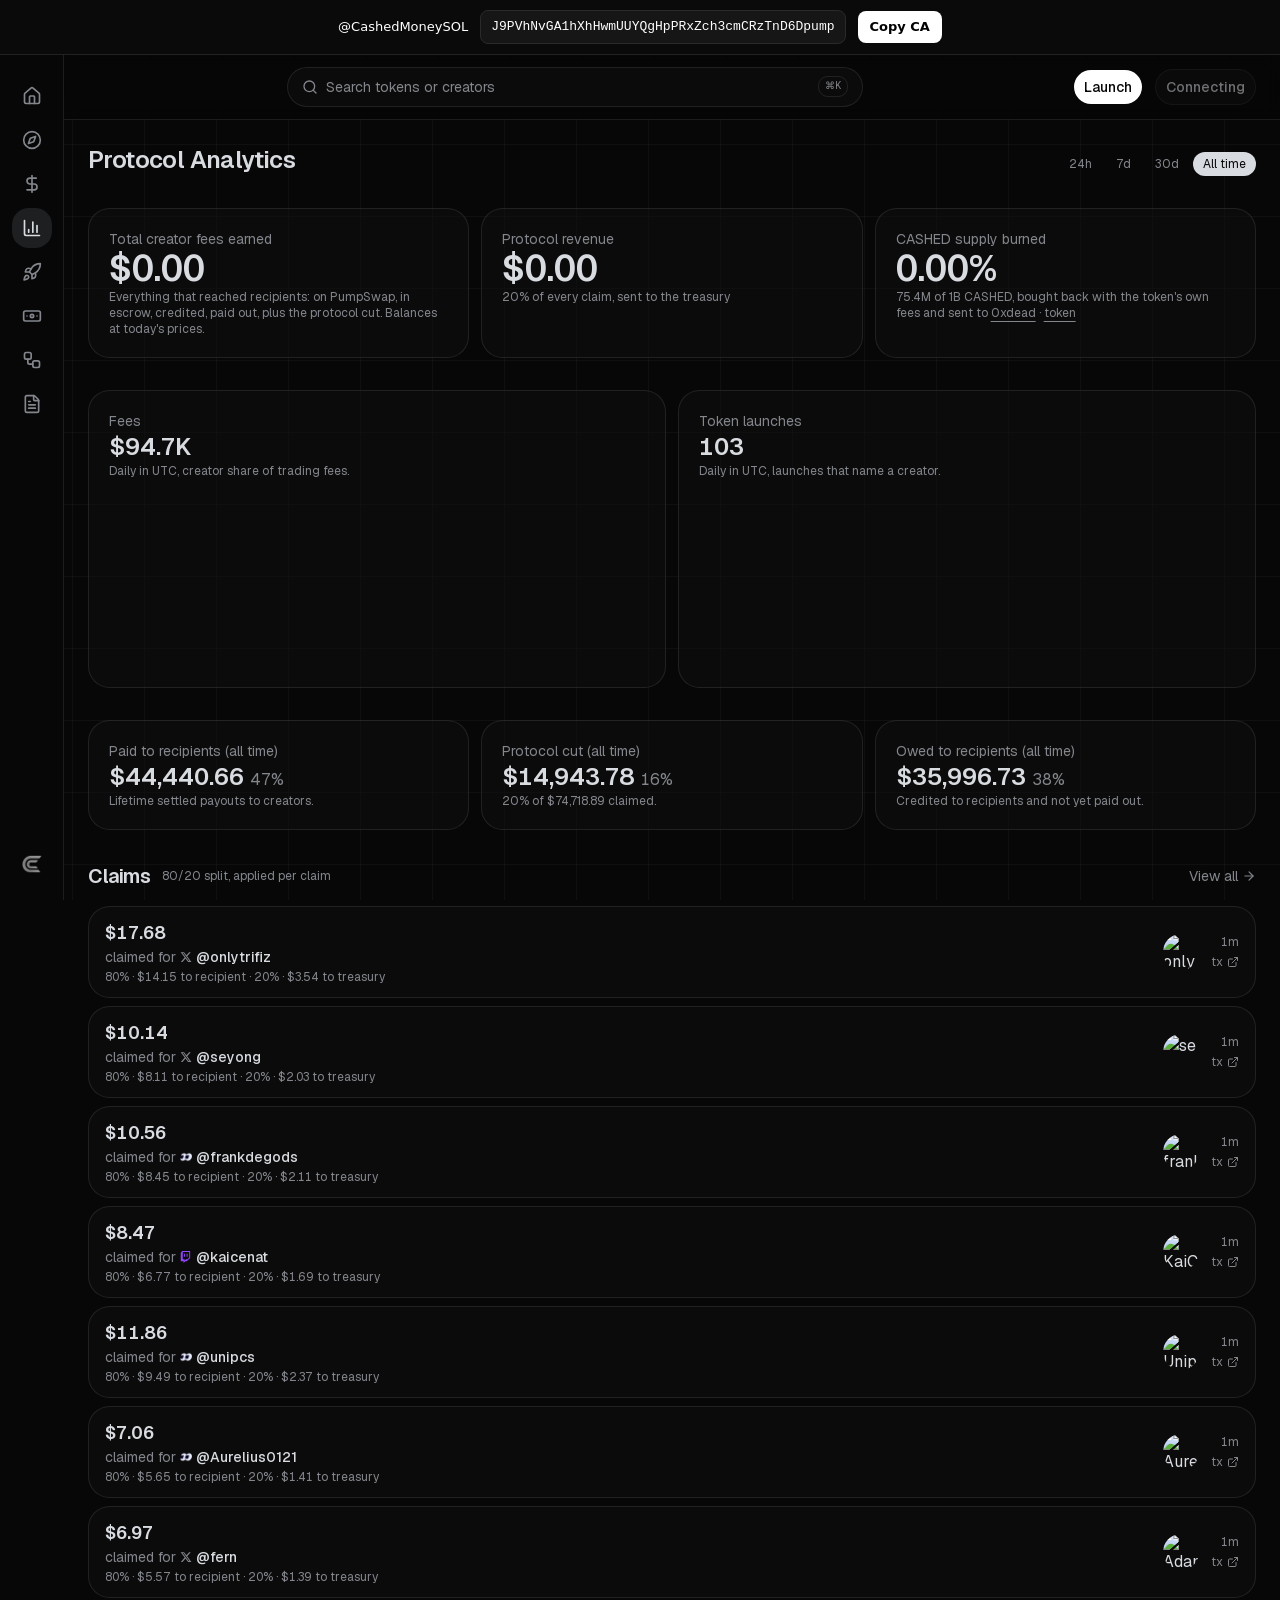
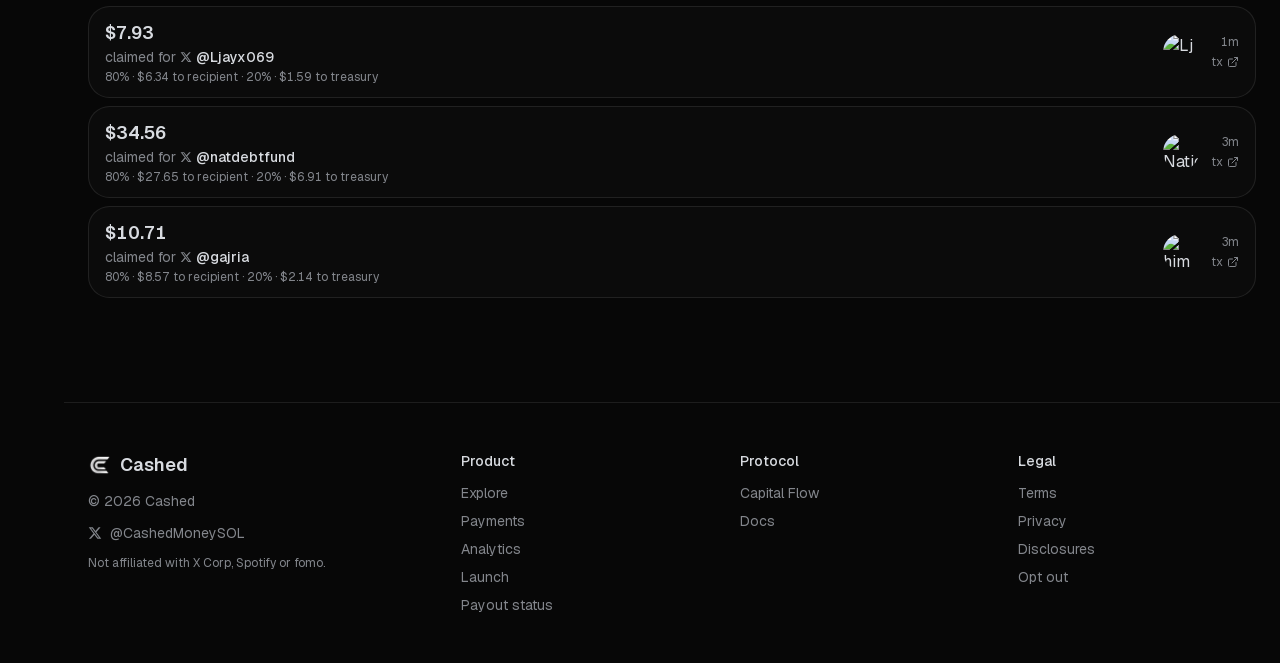
==== commit add905ae: "Set the live token CA to the Pump.fun mint. Co-authored-by: Cursor <cursoragent@cursor.com>" ====
--- a/analytics/index.html
+++ b/analytics/index.html
@@ -9,13 +9,13 @@
 </style>
 <div class="ca-bar">
 <a href="https://x.com/CashedMoneySOL" rel="noreferrer" target="_blank">@CashedMoneySOL</a>
-<span class="ca" id="ca-addr" title="Click to copy">xxpump</span>
+<span class="ca" id="ca-addr" title="Click to copy">J9PVhNvGA1hXhHwmUUYQgHpPRxZch3cmCRzTnD6Dpump</span>
 <button id="ca-copy" type="button">Copy CA</button>
 </div>
 <script>
 (function(){
   function copy(){
-    var t="xxpump";
+    var t="J9PVhNvGA1hXhHwmUUYQgHpPRxZch3cmCRzTnD6Dpump";
     if(navigator.clipboard){navigator.clipboard.writeText(t)}
     var b=document.getElementById("ca-copy");
     if(b){b.textContent="Copied";setTimeout(function(){b.textContent="Copy CA"},1200)}
@@ -26,4 +26,4 @@
   if(a)a.addEventListener("click",copy);
 })();
 </script>
-<div hidden=""><!--$--><!--/$--></div><div class="min-h-dvh md:pl-16"><aside class="fixed inset-y-0 left-0 z-40 hidden w-16 flex-col items-center border-r border-border bg-sidebar py-4 md:flex"><a aria-label="Cashed home" class="mb-6" href="/"><img alt="" aria-hidden="true" class="object-contain size-9" draggable="false" src="/logo-transparent.png"/></a><nav class="flex flex-col gap-1"><a aria-label="Home" class="flex size-10 items-center justify-center rounded-xl text-muted-foreground transition-colors hover:bg-accent hover:text-foreground" data-slot="tooltip-trigger" data-state="closed" href="/"><svg aria-hidden="true" class="lucide lucide-house lucide-home size-5" fill="none" height="24" stroke="currentColor" stroke-linecap="round" stroke-linejoin="round" stroke-width="2" viewbox="0 0 24 24" width="24" xmlns="http://www.w3.org/2000/svg"><path d="M15 21v-8a1 1 0 0 0-1-1h-4a1 1 0 0 0-1 1v8"></path><path d="M3 10a2 2 0 0 1 .709-1.528l7-6a2 2 0 0 1 2.582 0l7 6A2 2 0 0 1 21 10v9a2 2 0 0 1-2 2H5a2 2 0 0 1-2-2z"></path></svg></a><a aria-label="Explore" class="flex size-10 items-center justify-center rounded-xl text-muted-foreground transition-colors hover:bg-accent hover:text-foreground" data-slot="tooltip-trigger" data-state="closed" href="/explore"><svg aria-hidden="true" class="lucide lucide-compass size-5" fill="none" height="24" stroke="currentColor" stroke-linecap="round" stroke-linejoin="round" stroke-width="2" viewbox="0 0 24 24" width="24" xmlns="http://www.w3.org/2000/svg"><circle cx="12" cy="12" r="10"></circle><path d="m16.24 7.76-1.804 5.411a2 2 0 0 1-1.265 1.265L7.76 16.24l1.804-5.411a2 2 0 0 1 1.265-1.265z"></path></svg></a><a aria-label="Payments" class="flex size-10 items-center justify-center rounded-xl text-muted-foreground transition-colors hover:bg-accent hover:text-foreground" data-slot="tooltip-trigger" data-state="closed" href="/payments"><svg aria-hidden="true" class="lucide lucide-dollar-sign size-5" fill="none" height="24" stroke="currentColor" stroke-linecap="round" stroke-linejoin="round" stroke-width="2" viewbox="0 0 24 24" width="24" xmlns="http://www.w3.org/2000/svg"><line x1="12" x2="12" y1="2" y2="22"></line><path d="M17 5H9.5a3.5 3.5 0 0 0 0 7h5a3.5 3.5 0 0 1 0 7H6"></path></svg></a><a aria-current="page" aria-label="Analytics" class="flex size-10 items-center justify-center rounded-xl transition-colors hover:bg-accent hover:text-foreground bg-accent text-foreground" data-slot="tooltip-trigger" data-state="closed" href="/analytics"><svg aria-hidden="true" class="lucide lucide-chart-column lucide-bar-chart-3 size-5" fill="none" height="24" stroke="currentColor" stroke-linecap="round" stroke-linejoin="round" stroke-width="2" viewbox="0 0 24 24" width="24" xmlns="http://www.w3.org/2000/svg"><path d="M3 3v16a2 2 0 0 0 2 2h16"></path><path d="M18 17V9"></path><path d="M13 17V5"></path><path d="M8 17v-3"></path></svg></a><a aria-label="Launch" class="flex size-10 items-center justify-center rounded-xl text-muted-foreground transition-colors hover:bg-accent hover:text-foreground" data-slot="tooltip-trigger" data-state="closed" href="/launch"><svg aria-hidden="true" class="lucide lucide-rocket size-5" fill="none" height="24" stroke="currentColor" stroke-linecap="round" stroke-linejoin="round" stroke-width="2" viewbox="0 0 24 24" width="24" xmlns="http://www.w3.org/2000/svg"><path d="M12 15v5s3.03-.55 4-2c1.08-1.62 0-5 0-5"></path><path d="M4.5 16.5c-1.5 1.26-2 5-2 5s3.74-.5 5-2c.71-.84.7-2.13-.09-2.91a2.18 2.18 0 0 0-2.91-.09"></path><path d="M9 12a22 22 0 0 1 2-3.95A12.88 12.88 0 0 1 22 2c0 2.72-.78 7.5-6 11a22.4 22.4 0 0 1-4 2z"></path><path d="M9 12H4s.55-3.03 2-4c1.62-1.08 5 .05 5 .05"></path></svg></a><a aria-label="Claim" class="flex size-10 items-center justify-center rounded-xl text-muted-foreground transition-colors hover:bg-accent hover:text-foreground" data-slot="tooltip-trigger" data-state="closed" href="/claim"><svg aria-hidden="true" class="lucide lucide-banknote size-5" fill="none" height="24" stroke="currentColor" stroke-linecap="round" stroke-linejoin="round" stroke-width="2" viewbox="0 0 24 24" width="24" xmlns="http://www.w3.org/2000/svg"><rect height="12" rx="2" width="20" x="2" y="6"></rect><circle cx="12" cy="12" r="2"></circle><path d="M6 12h.01M18 12h.01"></path></svg></a><a aria-label="Capital Flow" class="flex size-10 items-center justify-center rounded-xl text-muted-foreground transition-colors hover:bg-accent hover:text-foreground" data-slot="tooltip-trigger" data-state="closed" href="/capital-flow"><svg aria-hidden="true" class="lucide lucide-workflow size-5" fill="none" height="24" stroke="currentColor" stroke-linecap="round" stroke-linejoin="round" stroke-width="2" viewbox="0 0 24 24" width="24" xmlns="http://www.w3.org/2000/svg"><rect height="8" rx="2" width="8" x="3" y="3"></rect><path d="M7 11v4a2 2 0 0 0 2 2h4"></path><rect height="8" rx="2" width="8" x="13" y="13"></rect></svg></a><a aria-label="Docs" class="flex size-10 items-center justify-center rounded-xl text-muted-foreground transition-colors hover:bg-accent hover:text-foreground" data-slot="tooltip-trigger" data-state="closed" href="/docs"><svg aria-hidden="true" class="lucide lucide-file-text size-5" fill="none" height="24" stroke="currentColor" stroke-linecap="round" stroke-linejoin="round" stroke-width="2" viewbox="0 0 24 24" width="24" xmlns="http://www.w3.org/2000/svg"><path d="M6 22a2 2 0 0 1-2-2V4a2 2 0 0 1 2-2h8a2.4 2.4 0 0 1 1.704.706l3.588 3.588A2.4 2.4 0 0 1 20 8v12a2 2 0 0 1-2 2z"></path><path d="M14 2v5a1 1 0 0 0 1 1h5"></path><path d="M10 9H8"></path><path d="M16 13H8"></path><path d="M16 17H8"></path></svg></a></nav><a aria-label="Cashed on X" class="mt-auto flex size-10 items-center justify-center rounded-xl opacity-60 transition-opacity hover:opacity-100" href="https://x.com/CashedMoneySOL" rel="noreferrer" target="_blank"><img alt="" aria-hidden="true" class="object-contain size-6" draggable="false" src="/logo-transparent.png"/></a></aside><nav aria-label="Primary" class="fixed inset-x-0 bottom-0 z-40 flex justify-around border-t border-border bg-background/95 backdrop-blur md:hidden" style="padding-bottom:env(safe-area-inset-bottom, 0px)"><a aria-label="Home" class="flex min-w-0 flex-1 flex-col items-center gap-1 py-2 text-[10px] text-muted-foreground" href="/"><svg aria-hidden="true" class="lucide lucide-house lucide-home size-5" fill="none" height="24" stroke="currentColor" stroke-linecap="round" stroke-linejoin="round" stroke-width="2" viewbox="0 0 24 24" width="24" xmlns="http://www.w3.org/2000/svg"><path d="M15 21v-8a1 1 0 0 0-1-1h-4a1 1 0 0 0-1 1v8"></path><path d="M3 10a2 2 0 0 1 .709-1.528l7-6a2 2 0 0 1 2.582 0l7 6A2 2 0 0 1 21 10v9a2 2 0 0 1-2 2H5a2 2 0 0 1-2-2z"></path></svg>Home</a><a aria-label="Explore" class="flex min-w-0 flex-1 flex-col items-center gap-1 py-2 text-[10px] text-muted-foreground" href="/explore"><svg aria-hidden="true" class="lucide lucide-compass size-5" fill="none" height="24" stroke="currentColor" stroke-linecap="round" stroke-linejoin="round" stroke-width="2" viewbox="0 0 24 24" width="24" xmlns="http://www.w3.org/2000/svg"><circle cx="12" cy="12" r="10"></circle><path d="m16.24 7.76-1.804 5.411a2 2 0 0 1-1.265 1.265L7.76 16.24l1.804-5.411a2 2 0 0 1 1.265-1.265z"></path></svg>Explore</a><a aria-label="Payments" class="flex min-w-0 flex-1 flex-col items-center gap-1 py-2 text-[10px] text-muted-foreground" href="/payments"><svg aria-hidden="true" class="lucide lucide-dollar-sign size-5" fill="none" height="24" stroke="currentColor" stroke-linecap="round" stroke-linejoin="round" stroke-width="2" viewbox="0 0 24 24" width="24" xmlns="http://www.w3.org/2000/svg"><line x1="12" x2="12" y1="2" y2="22"></line><path d="M17 5H9.5a3.5 3.5 0 0 0 0 7h5a3.5 3.5 0 0 1 0 7H6"></path></svg>Payments</a><a aria-label="Launch" class="flex min-w-0 flex-1 flex-col items-center gap-1 py-2 text-[10px] text-muted-foreground" href="/launch"><svg aria-hidden="true" class="lucide lucide-rocket size-5" fill="none" height="24" stroke="currentColor" stroke-linecap="round" stroke-linejoin="round" stroke-width="2" viewbox="0 0 24 24" width="24" xmlns="http://www.w3.org/2000/svg"><path d="M12 15v5s3.03-.55 4-2c1.08-1.62 0-5 0-5"></path><path d="M4.5 16.5c-1.5 1.26-2 5-2 5s3.74-.5 5-2c.71-.84.7-2.13-.09-2.91a2.18 2.18 0 0 0-2.91-.09"></path><path d="M9 12a22 22 0 0 1 2-3.95A12.88 12.88 0 0 1 22 2c0 2.72-.78 7.5-6 11a22.4 22.4 0 0 1-4 2z"></path><path d="M9 12H4s.55-3.03 2-4c1.62-1.08 5 .05 5 .05"></path></svg>Launch</a><a aria-label="Claim" class="flex min-w-0 flex-1 flex-col items-center gap-1 py-2 text-[10px] text-muted-foreground" href="/claim"><svg aria-hidden="true" class="lucide lucide-banknote size-5" fill="none" height="24" stroke="currentColor" stroke-linecap="round" stroke-linejoin="round" stroke-width="2" viewbox="0 0 24 24" width="24" xmlns="http://www.w3.org/2000/svg"><rect height="12" rx="2" width="20" x="2" y="6"></rect><circle cx="12" cy="12" r="2"></circle><path d="M6 12h.01M18 12h.01"></path></svg>Claim</a></nav><header class="sticky z-30 border-b border-border bg-background/85 backdrop-blur" style="top:env(safe-area-inset-top, 0px)"><div class="mx-auto flex h-16 max-w-7xl items-center gap-3 px-4 sm:px-6"><a aria-label="Cashed home" class="flex items-center gap-2 md:hidden" href="/"><img alt="" aria-hidden="true" class="object-contain size-8" draggable="false" src="/logo-transparent.png"/></a><div class="relative min-w-0 flex-1 md:mx-auto md:max-w-xl"><label class="flex h-10 items-center gap-2 rounded-full border border-border bg-card/60 px-3.5 text-sm text-muted-foreground focus-within:border-foreground/40"><svg aria-hidden="true" class="lucide lucide-search size-4 shrink-0" fill="none" height="24" stroke="currentColor" stroke-linecap="round" stroke-linejoin="round" stroke-width="2" viewbox="0 0 24 24" width="24" xmlns="http://www.w3.org/2000/svg"><path d="m21 21-4.34-4.34"></path><circle cx="11" cy="11" r="8"></circle></svg><input aria-label="Search" class="min-w-0 flex-1 bg-transparent text-foreground outline-none placeholder:text-muted-foreground" placeholder="Search tokens or creators" value=""/><kbd class="hidden rounded-md border border-border px-1.5 py-0.5 text-[10px] sm:inline">⌘K</kbd></label></div><a class="group/button shrink-0 items-center justify-center border border-transparent bg-clip-padding text-sm font-medium whitespace-nowrap transition-all outline-none select-none focus-visible:border-ring focus-visible:ring-3 focus-visible:ring-ring/50 active:not-aria-[haspopup]:translate-y-px disabled:pointer-events-none disabled:opacity-50 aria-invalid:border-destructive aria-invalid:ring-3 aria-invalid:ring-destructive/20 dark:aria-invalid:border-destructive/50 dark:aria-invalid:ring-destructive/40 [&amp;_svg]:pointer-events-none [&amp;_svg]:shrink-0 [&amp;_svg:not([class*='size-'])]:size-4 bg-primary text-primary-foreground hover:bg-primary/80 h-9 gap-1.5 px-2.5 has-data-[icon=inline-end]:pr-2 has-data-[icon=inline-start]:pl-2 hidden rounded-full sm:inline-flex" data-size="lg" data-slot="button" data-variant="default" href="/launch">Launch</a><button class="group/button inline-flex shrink-0 items-center justify-center border bg-clip-padding text-sm font-medium whitespace-nowrap transition-all outline-none select-none focus-visible:border-ring focus-visible:ring-3 focus-visible:ring-ring/50 active:not-aria-[haspopup]:translate-y-px disabled:pointer-events-none disabled:opacity-50 aria-invalid:border-destructive aria-invalid:ring-3 aria-invalid:ring-destructive/20 dark:aria-invalid:border-destructive/50 dark:aria-invalid:ring-destructive/40 [&amp;_svg]:pointer-events-none [&amp;_svg]:shrink-0 [&amp;_svg:not([class*='size-'])]:size-4 border-border bg-background hover:bg-muted hover:text-foreground aria-expanded:bg-muted aria-expanded:text-foreground dark:border-input dark:bg-input/30 dark:hover:bg-input/50 h-9 gap-1.5 px-2.5 has-data-[icon=inline-end]:pr-2 has-data-[icon=inline-start]:pl-2 rounded-full" data-size="lg" data-slot="button" data-variant="outline" disabled="">Connecting</button></div></header><main class="mx-auto w-full max-w-7xl px-4 pt-6 pb-24 sm:px-6 md:pb-10"><div class="space-y-8"><div class="flex flex-wrap items-end justify-between gap-4"><h1 class="text-2xl font-semibold tracking-tight">Protocol Analytics</h1><div class="flex gap-1 text-xs text-muted-foreground"><span class="rounded-full px-2.5 py-1">24h</span><span class="rounded-full px-2.5 py-1">7d</span><span class="rounded-full px-2.5 py-1">30d</span><span class="rounded-full bg-foreground px-2.5 py-1 text-background">All time</span></div></div><div class="grid gap-3 sm:grid-cols-2 lg:grid-cols-3"><div class="min-w-0 rounded-2xl border border-border bg-card/60 p-5"><div class="text-sm text-muted-foreground">Total creator fees earned</div><div class="tabular text-4xl font-semibold"><span>$0.00</span></div><div class="text-xs text-muted-foreground">Everything that reached recipients: on PumpSwap, in escrow, credited, paid out, plus the protocol cut. Balances at today's prices.</div></div><div class="min-w-0 rounded-2xl border border-border bg-card/60 p-5"><div class="text-sm text-muted-foreground">Protocol revenue</div><div class="tabular text-4xl font-semibold"><span>$0.00</span></div><div class="text-xs text-muted-foreground">20<!-- -->% of every claim, sent to the treasury</div></div><div class="min-w-0 rounded-2xl border border-border bg-card/60 p-5"><div class="text-sm text-muted-foreground">CASHED supply burned</div><div class="tabular text-4xl font-semibold"><span>0.00%</span></div><div class="text-xs text-muted-foreground">75.4M of 1B CASHED<!-- -->, bought back with the token's own fees and sent to<!-- --> <a class="underline underline-offset-4 hover:text-foreground" href="https://swap.pump.fun/?inputMint=So11111111111111111111111111111111111111112&amp;outputMint=xxpump" rel="noreferrer" target="_blank">0xdead</a> · <a class="underline underline-offset-4 hover:text-foreground" href="https://swap.pump.fun/?inputMint=So11111111111111111111111111111111111111112&amp;outputMint=xxpump" rel="noreferrer" target="_blank">token</a></div></div></div><div class="grid gap-3 lg:grid-cols-2"><div class="min-w-0 rounded-2xl border border-border bg-card/60 p-5 text-foreground"><div class="text-sm text-muted-foreground">Fees</div><div class="tabular text-2xl font-semibold">$94.7K</div><div class="mb-2 text-xs text-muted-foreground">Daily in UTC, creator share of trading fees.</div><div class="recharts-responsive-container" style="width:100%;height:180px;min-width:0"><div style="width:0;overflow-x:visible"></div></div></div><div class="min-w-0 rounded-2xl border border-border bg-card/60 p-5"><div class="text-sm text-muted-foreground">Token launches</div><div class="tabular text-2xl font-semibold">103</div><div class="mb-2 text-xs text-muted-foreground">Daily in UTC, launches that name a creator.</div><div class="recharts-responsive-container" style="width:100%;height:180px;min-width:0"><div style="width:0;overflow-x:visible"></div></div></div></div><div class="grid gap-3 md:grid-cols-3"><div class="min-w-0 rounded-2xl border border-border bg-card/60 p-5"><div class="text-sm text-muted-foreground">Paid to recipients (all time)</div><div class="tabular text-2xl font-semibold">$44,440.66<!-- --> <span class="text-base font-normal text-muted-foreground">47%</span></div><div class="text-xs text-muted-foreground">Lifetime settled payouts to creators.</div></div><div class="min-w-0 rounded-2xl border border-border bg-card/60 p-5"><div class="text-sm text-muted-foreground">Protocol cut (all time)</div><div class="tabular text-2xl font-semibold">$14,943.78<!-- --> <span class="text-base font-normal text-muted-foreground">16%</span></div><div class="text-xs text-muted-foreground">20<!-- -->% of <!-- -->$74,718.89<!-- --> claimed.</div></div><div class="min-w-0 rounded-2xl border border-border bg-card/60 p-5"><div class="text-sm text-muted-foreground">Owed to recipients (all time)</div><div class="tabular text-2xl font-semibold">$35,996.73<!-- --> <span class="text-base font-normal text-muted-foreground">38%</span></div><div class="text-xs text-muted-foreground">Credited to recipients and not yet paid out.</div></div></div><section><div class="mb-4 flex min-w-0 flex-wrap items-center gap-3"><h2 class="text-xl font-semibold tracking-tight">Claims</h2><span class="text-xs text-muted-foreground">80<!-- -->/<!-- -->20<!-- --> split, applied per claim</span><div class="ml-auto flex items-center gap-2 text-sm text-muted-foreground"><a class="inline-flex items-center gap-1 hover:text-foreground" href="/capital-flow">View all <svg aria-hidden="true" class="lucide lucide-arrow-right size-3.5" fill="none" height="24" stroke="currentColor" stroke-linecap="round" stroke-linejoin="round" stroke-width="2" viewbox="0 0 24 24" width="24" xmlns="http://www.w3.org/2000/svg"><path d="M5 12h14"></path><path d="m12 5 7 7-7 7"></path></svg></a></div></div><ul class="space-y-2"><li class="flex min-w-0 items-center gap-3 rounded-2xl border border-border bg-card/60 px-4 py-3"><div class="min-w-0 flex-1"><div class="tabular text-lg font-semibold">$17.68</div><div class="flex min-w-0 items-center gap-1 text-sm text-muted-foreground">claimed for<svg aria-hidden="true" class="fill-current size-3 shrink-0" viewbox="0 0 24 24"><path d="M18.244 2.25h3.308l-7.227 8.26 8.502 11.24H16.17l-5.214-6.817L4.99 21.75H1.68l7.73-8.835L1.254 2.25H8.08l4.713 6.231zm-1.161 17.52h1.833L7.084 4.126H5.117z"></path></svg><a class="truncate font-medium text-foreground hover:underline" href="/x/onlytrifiz">@onlytrifiz</a></div><div class="mt-0.5 text-xs text-muted-foreground tabular">80% · <!-- -->$14.15<!-- --> to recipient · 20% · <!-- -->$3.54<!-- --> to treasury</div></div><img alt="only" class="object-cover size-9 rounded-full" loading="lazy" referrerpolicy="no-referrer" src="https://pbs.twimg.com/profile_images/1974035042612518912/VJPuNrzi_400x400.jpg"/><div class="flex flex-col items-end gap-1 text-xs text-muted-foreground"><span class="tabular">1m</span><a class="inline-flex items-center gap-1 hover:text-foreground" href="https://swap.pump.fun/?inputMint=So11111111111111111111111111111111111111112&amp;outputMint=xxpump" rel="noreferrer" target="_blank">tx <svg aria-hidden="true" class="lucide lucide-external-link size-3" fill="none" height="24" stroke="currentColor" stroke-linecap="round" stroke-linejoin="round" stroke-width="2" viewbox="0 0 24 24" width="24" xmlns="http://www.w3.org/2000/svg"><path d="M15 3h6v6"></path><path d="M10 14 21 3"></path><path d="M18 13v6a2 2 0 0 1-2 2H5a2 2 0 0 1-2-2V8a2 2 0 0 1 2-2h6"></path></svg></a></div></li><li class="flex min-w-0 items-center gap-3 rounded-2xl border border-border bg-card/60 px-4 py-3"><div class="min-w-0 flex-1"><div class="tabular text-lg font-semibold">$10.14</div><div class="flex min-w-0 items-center gap-1 text-sm text-muted-foreground">claimed for<svg aria-hidden="true" class="fill-current size-3 shrink-0" viewbox="0 0 24 24"><path d="M18.244 2.25h3.308l-7.227 8.26 8.502 11.24H16.17l-5.214-6.817L4.99 21.75H1.68l7.73-8.835L1.254 2.25H8.08l4.713 6.231zm-1.161 17.52h1.833L7.084 4.126H5.117z"></path></svg><a class="truncate font-medium text-foreground hover:underline" href="/x/seyong">@seyong</a></div><div class="mt-0.5 text-xs text-muted-foreground tabular">80% · <!-- -->$8.11<!-- --> to recipient · 20% · <!-- -->$2.03<!-- --> to treasury</div></div><img alt="se" class="object-cover size-9 rounded-full" loading="lazy" referrerpolicy="no-referrer" src="https://pbs.twimg.com/profile_images/2099817727883939840/4lNcbPbq_400x400.jpg"/><div class="flex flex-col items-end gap-1 text-xs text-muted-foreground"><span class="tabular">1m</span><a class="inline-flex items-center gap-1 hover:text-foreground" href="https://swap.pump.fun/?inputMint=So11111111111111111111111111111111111111112&amp;outputMint=xxpump" rel="noreferrer" target="_blank">tx <svg aria-hidden="true" class="lucide lucide-external-link size-3" fill="none" height="24" stroke="currentColor" stroke-linecap="round" stroke-linejoin="round" stroke-width="2" viewbox="0 0 24 24" width="24" xmlns="http://www.w3.org/2000/svg"><path d="M15 3h6v6"></path><path d="M10 14 21 3"></path><path d="M18 13v6a2 2 0 0 1-2 2H5a2 2 0 0 1-2-2V8a2 2 0 0 1 2-2h6"></path></svg></a></div></li><li class="flex min-w-0 items-center gap-3 rounded-2xl border border-border bg-card/60 px-4 py-3"><div class="min-w-0 flex-1"><div class="tabular text-lg font-semibold">$10.56</div><div class="flex min-w-0 items-center gap-1 text-sm text-muted-foreground">claimed for<img alt="fomo" class="object-contain size-3 shrink-0" src="/fomo.png"/><a class="truncate font-medium text-foreground hover:underline" href="/fomo/frankdegods">@frankdegods</a></div><div class="mt-0.5 text-xs text-muted-foreground tabular">80% · <!-- -->$8.45<!-- --> to recipient · 20% · <!-- -->$2.11<!-- --> to treasury</div></div><img alt="frank" class="object-cover size-9 rounded-full" loading="lazy" referrerpolicy="no-referrer" src="https://pbs.twimg.com/profile_images/2060043584204689410/Sh83nkwV_400x400.jpg"/><div class="flex flex-col items-end gap-1 text-xs text-muted-foreground"><span class="tabular">1m</span><a class="inline-flex items-center gap-1 hover:text-foreground" href="https://swap.pump.fun/?inputMint=So11111111111111111111111111111111111111112&amp;outputMint=xxpump" rel="noreferrer" target="_blank">tx <svg aria-hidden="true" class="lucide lucide-external-link size-3" fill="none" height="24" stroke="currentColor" stroke-linecap="round" stroke-linejoin="round" stroke-width="2" viewbox="0 0 24 24" width="24" xmlns="http://www.w3.org/2000/svg"><path d="M15 3h6v6"></path><path d="M10 14 21 3"></path><path d="M18 13v6a2 2 0 0 1-2 2H5a2 2 0 0 1-2-2V8a2 2 0 0 1 2-2h6"></path></svg></a></div></li><li class="flex min-w-0 items-center gap-3 rounded-2xl border border-border bg-card/60 px-4 py-3"><div class="min-w-0 flex-1"><div class="tabular text-lg font-semibold">$8.47</div><div class="flex min-w-0 items-center gap-1 text-sm text-muted-foreground">claimed for<svg aria-hidden="true" class="fill-current size-3 shrink-0" style="color:#9146FF" viewbox="0 0 24 24"><path d="M4.3 0 1.5 3.7v16.6h5.6V24l3.7-3.7h2.8L20.3 14V0zm14.1 13.1-3.2 3.2H12l-2.8 2.8v-2.8H5.5V1.9h12.9zM15.2 5.5v6.2h-1.9V5.5zm-5.1 0v6.2H8.2V5.5z"></path></svg><a class="truncate font-medium text-foreground hover:underline" href="/twitch/kaicenat">@kaicenat</a></div><div class="mt-0.5 text-xs text-muted-foreground tabular">80% · <!-- -->$6.77<!-- --> to recipient · 20% · <!-- -->$1.69<!-- --> to treasury</div></div><img alt="KaiCenat" class="object-cover size-9 rounded-full" loading="lazy" referrerpolicy="no-referrer" src="https://static-cdn.jtvnw.net/jtv_user_pictures/bf6a04cf-3f44-4986-8eed-5c36bfad542b-profile_image-300x300.png"/><div class="flex flex-col items-end gap-1 text-xs text-muted-foreground"><span class="tabular">1m</span><a class="inline-flex items-center gap-1 hover:text-foreground" href="https://swap.pump.fun/?inputMint=So11111111111111111111111111111111111111112&amp;outputMint=xxpump" rel="noreferrer" target="_blank">tx <svg aria-hidden="true" class="lucide lucide-external-link size-3" fill="none" height="24" stroke="currentColor" stroke-linecap="round" stroke-linejoin="round" stroke-width="2" viewbox="0 0 24 24" width="24" xmlns="http://www.w3.org/2000/svg"><path d="M15 3h6v6"></path><path d="M10 14 21 3"></path><path d="M18 13v6a2 2 0 0 1-2 2H5a2 2 0 0 1-2-2V8a2 2 0 0 1 2-2h6"></path></svg></a></div></li><li class="flex min-w-0 items-center gap-3 rounded-2xl border border-border bg-card/60 px-4 py-3"><div class="min-w-0 flex-1"><div class="tabular text-lg font-semibold">$11.86</div><div class="flex min-w-0 items-center gap-1 text-sm text-muted-foreground">claimed for<img alt="fomo" class="object-contain size-3 shrink-0" src="/fomo.png"/><a class="truncate font-medium text-foreground hover:underline" href="/fomo/unipcs">@unipcs</a></div><div class="mt-0.5 text-xs text-muted-foreground tabular">80% · <!-- -->$9.49<!-- --> to recipient · 20% · <!-- -->$2.37<!-- --> to treasury</div></div><img alt="Unipcs" class="object-cover size-9 rounded-full" loading="lazy" referrerpolicy="no-referrer" src="https://pbs.twimg.com/profile_images/1755899881783185408/Mtp0uwfM_400x400.jpg"/><div class="flex flex-col items-end gap-1 text-xs text-muted-foreground"><span class="tabular">1m</span><a class="inline-flex items-center gap-1 hover:text-foreground" href="https://swap.pump.fun/?inputMint=So11111111111111111111111111111111111111112&amp;outputMint=xxpump" rel="noreferrer" target="_blank">tx <svg aria-hidden="true" class="lucide lucide-external-link size-3" fill="none" height="24" stroke="currentColor" stroke-linecap="round" stroke-linejoin="round" stroke-width="2" viewbox="0 0 24 24" width="24" xmlns="http://www.w3.org/2000/svg"><path d="M15 3h6v6"></path><path d="M10 14 21 3"></path><path d="M18 13v6a2 2 0 0 1-2 2H5a2 2 0 0 1-2-2V8a2 2 0 0 1 2-2h6"></path></svg></a></div></li><li class="flex min-w-0 items-center gap-3 rounded-2xl border border-border bg-card/60 px-4 py-3"><div class="min-w-0 flex-1"><div class="tabular text-lg font-semibold">$7.06</div><div class="flex min-w-0 items-center gap-1 text-sm text-muted-foreground">claimed for<img alt="fomo" class="object-contain size-3 shrink-0" src="/fomo.png"/><a class="truncate font-medium text-foreground hover:underline" href="/fomo/Aurelius0121">@Aurelius0121</a></div><div class="mt-0.5 text-xs text-muted-foreground tabular">80% · <!-- -->$5.65<!-- --> to recipient · 20% · <!-- -->$1.41<!-- --> to treasury</div></div><img alt="Aurelius" class="object-cover size-9 rounded-full" loading="lazy" referrerpolicy="no-referrer" src="https://pbs.twimg.com/profile_images/2068401619033845760/Yd7U8hcy_400x400.jpg"/><div class="flex flex-col items-end gap-1 text-xs text-muted-foreground"><span class="tabular">1m</span><a class="inline-flex items-center gap-1 hover:text-foreground" href="https://swap.pump.fun/?inputMint=So11111111111111111111111111111111111111112&amp;outputMint=xxpump" rel="noreferrer" target="_blank">tx <svg aria-hidden="true" class="lucide lucide-external-link size-3" fill="none" height="24" stroke="currentColor" stroke-linecap="round" stroke-linejoin="round" stroke-width="2" viewbox="0 0 24 24" width="24" xmlns="http://www.w3.org/2000/svg"><path d="M15 3h6v6"></path><path d="M10 14 21 3"></path><path d="M18 13v6a2 2 0 0 1-2 2H5a2 2 0 0 1-2-2V8a2 2 0 0 1 2-2h6"></path></svg></a></div></li><li class="flex min-w-0 items-center gap-3 rounded-2xl border border-border bg-card/60 px-4 py-3"><div class="min-w-0 flex-1"><div class="tabular text-lg font-semibold">$6.97</div><div class="flex min-w-0 items-center gap-1 text-sm text-muted-foreground">claimed for<svg aria-hidden="true" class="fill-current size-3 shrink-0" viewbox="0 0 24 24"><path d="M18.244 2.25h3.308l-7.227 8.26 8.502 11.24H16.17l-5.214-6.817L4.99 21.75H1.68l7.73-8.835L1.254 2.25H8.08l4.713 6.231zm-1.161 17.52h1.833L7.084 4.126H5.117z"></path></svg><a class="truncate font-medium text-foreground hover:underline" href="/x/fern">@fern</a></div><div class="mt-0.5 text-xs text-muted-foreground tabular">80% · <!-- -->$5.57<!-- --> to recipient · 20% · <!-- -->$1.39<!-- --> to treasury</div></div><img alt="Adam Fern" class="object-cover size-9 rounded-full" loading="lazy" referrerpolicy="no-referrer" src="https://pbs.twimg.com/profile_images/1898383987896135680/LU0AOI7u_400x400.jpg"/><div class="flex flex-col items-end gap-1 text-xs text-muted-foreground"><span class="tabular">1m</span><a class="inline-flex items-center gap-1 hover:text-foreground" href="https://swap.pump.fun/?inputMint=So11111111111111111111111111111111111111112&amp;outputMint=xxpump" rel="noreferrer" target="_blank">tx <svg aria-hidden="true" class="lucide lucide-external-link size-3" fill="none" height="24" stroke="currentColor" stroke-linecap="round" stroke-linejoin="round" stroke-width="2" viewbox="0 0 24 24" width="24" xmlns="http://www.w3.org/2000/svg"><path d="M15 3h6v6"></path><path d="M10 14 21 3"></path><path d="M18 13v6a2 2 0 0 1-2 2H5a2 2 0 0 1-2-2V8a2 2 0 0 1 2-2h6"></path></svg></a></div></li><li class="flex min-w-0 items-center gap-3 rounded-2xl border border-border bg-card/60 px-4 py-3"><div class="min-w-0 flex-1"><div class="tabular text-lg font-semibold">$7.93</div><div class="flex min-w-0 items-center gap-1 text-sm text-muted-foreground">claimed for<svg aria-hidden="true" class="fill-current size-3 shrink-0" viewbox="0 0 24 24"><path d="M18.244 2.25h3.308l-7.227 8.26 8.502 11.24H16.17l-5.214-6.817L4.99 21.75H1.68l7.73-8.835L1.254 2.25H8.08l4.713 6.231zm-1.161 17.52h1.833L7.084 4.126H5.117z"></path></svg><a class="truncate font-medium text-foreground hover:underline" href="/x/Ljayx069">@Ljayx069</a></div><div class="mt-0.5 text-xs text-muted-foreground tabular">80% · <!-- -->$6.34<!-- --> to recipient · 20% · <!-- -->$1.59<!-- --> to treasury</div></div><img alt="Lj" class="object-cover size-9 rounded-full" loading="lazy" referrerpolicy="no-referrer" src="https://pbs.twimg.com/profile_images/2099231261902471171/mT2Naumn_400x400.jpg"/><div class="flex flex-col items-end gap-1 text-xs text-muted-foreground"><span class="tabular">1m</span><a class="inline-flex items-center gap-1 hover:text-foreground" href="https://swap.pump.fun/?inputMint=So11111111111111111111111111111111111111112&amp;outputMint=xxpump" rel="noreferrer" target="_blank">tx <svg aria-hidden="true" class="lucide lucide-external-link size-3" fill="none" height="24" stroke="currentColor" stroke-linecap="round" stroke-linejoin="round" stroke-width="2" viewbox="0 0 24 24" width="24" xmlns="http://www.w3.org/2000/svg"><path d="M15 3h6v6"></path><path d="M10 14 21 3"></path><path d="M18 13v6a2 2 0 0 1-2 2H5a2 2 0 0 1-2-2V8a2 2 0 0 1 2-2h6"></path></svg></a></div></li><li class="flex min-w-0 items-center gap-3 rounded-2xl border border-border bg-card/60 px-4 py-3"><div class="min-w-0 flex-1"><div class="tabular text-lg font-semibold">$34.56</div><div class="flex min-w-0 items-center gap-1 text-sm text-muted-foreground">claimed for<svg aria-hidden="true" class="fill-current size-3 shrink-0" viewbox="0 0 24 24"><path d="M18.244 2.25h3.308l-7.227 8.26 8.502 11.24H16.17l-5.214-6.817L4.99 21.75H1.68l7.73-8.835L1.254 2.25H8.08l4.713 6.231zm-1.161 17.52h1.833L7.084 4.126H5.117z"></path></svg><a class="truncate font-medium text-foreground hover:underline" href="/x/natdebtfund">@natdebtfund</a></div><div class="mt-0.5 text-xs text-muted-foreground tabular">80% · <!-- -->$27.65<!-- --> to recipient · 20% · <!-- -->$6.91<!-- --> to treasury</div></div><img alt="National Debt Fund" class="object-cover size-9 rounded-full" loading="lazy" referrerpolicy="no-referrer" src="https://pbs.twimg.com/profile_images/2102571620778889217/5RJedcOm_400x400.jpg"/><div class="flex flex-col items-end gap-1 text-xs text-muted-foreground"><span class="tabular">3m</span><a class="inline-flex items-center gap-1 hover:text-foreground" href="https://swap.pump.fun/?inputMint=So11111111111111111111111111111111111111112&amp;outputMint=xxpump" rel="noreferrer" target="_blank">tx <svg aria-hidden="true" class="lucide lucide-external-link size-3" fill="none" height="24" stroke="currentColor" stroke-linecap="round" stroke-linejoin="round" stroke-width="2" viewbox="0 0 24 24" width="24" xmlns="http://www.w3.org/2000/svg"><path d="M15 3h6v6"></path><path d="M10 14 21 3"></path><path d="M18 13v6a2 2 0 0 1-2 2H5a2 2 0 0 1-2-2V8a2 2 0 0 1 2-2h6"></path></svg></a></div></li><li class="flex min-w-0 items-center gap-3 rounded-2xl border border-border bg-card/60 px-4 py-3"><div class="min-w-0 flex-1"><div class="tabular text-lg font-semibold">$10.71</div><div class="flex min-w-0 items-center gap-1 text-sm text-muted-foreground">claimed for<svg aria-hidden="true" class="fill-current size-3 shrink-0" viewbox="0 0 24 24"><path d="M18.244 2.25h3.308l-7.227 8.26 8.502 11.24H16.17l-5.214-6.817L4.99 21.75H1.68l7.73-8.835L1.254 2.25H8.08l4.713 6.231zm-1.161 17.52h1.833L7.084 4.126H5.117z"></path></svg><a class="truncate font-medium text-foreground hover:underline" href="/x/gajria">@gajria</a></div><div class="mt-0.5 text-xs text-muted-foreground tabular">80% · <!-- -->$8.57<!-- --> to recipient · 20% · <!-- -->$2.14<!-- --> to treasury</div></div><img alt="him" class="object-cover size-9 rounded-full" loading="lazy" referrerpolicy="no-referrer" src="https://pbs.twimg.com/profile_images/2093715647473872896/7edfAcQp_400x400.jpg"/><div class="flex flex-col items-end gap-1 text-xs text-muted-foreground"><span class="tabular">3m</span><a class="inline-flex items-center gap-1 hover:text-foreground" href="https://swap.pump.fun/?inputMint=So11111111111111111111111111111111111111112&amp;outputMint=xxpump" rel="noreferrer" target="_blank">tx <svg aria-hidden="true" class="lucide lucide-external-link size-3" fill="none" height="24" stroke="currentColor" stroke-linecap="round" stroke-linejoin="round" stroke-width="2" viewbox="0 0 24 24" width="24" xmlns="http://www.w3.org/2000/svg"><path d="M15 3h6v6"></path><path d="M10 14 21 3"></path><path d="M18 13v6a2 2 0 0 1-2 2H5a2 2 0 0 1-2-2V8a2 2 0 0 1 2-2h6"></path></svg></a></div></li></ul></section></div><!--$--><!--/$--></main><footer class="mt-16 border-t border-border"><div class="mx-auto grid max-w-7xl gap-10 px-4 py-12 sm:px-6 md:grid-cols-[1.4fr_1fr_1fr_1fr]"><div class="space-y-3"><div class="flex items-center gap-2 text-lg font-semibold"><img alt="" aria-hidden="true" class="object-contain size-6" draggable="false" src="/logo-transparent.png"/> <!-- -->Cashed</div><p class="text-sm text-muted-foreground">© <!-- -->2026<!-- --> <!-- -->Cashed</p><a class="inline-flex items-center gap-2 text-sm text-muted-foreground hover:text-foreground" href="https://x.com/CashedMoneySOL" rel="noreferrer" target="_blank"><svg aria-hidden="true" class="fill-current size-3.5" viewbox="0 0 24 24"><path d="M18.244 2.25h3.308l-7.227 8.26 8.502 11.24H16.17l-5.214-6.817L4.99 21.75H1.68l7.73-8.835L1.254 2.25H8.08l4.713 6.231zm-1.161 17.52h1.833L7.084 4.126H5.117z"></path></svg> @<!-- -->CashedMoneySOL</a><p class="text-xs text-muted-foreground">Not affiliated with X Corp, Spotify or fomo.</p></div><div><div class="mb-3 text-sm font-medium">Product</div><ul class="space-y-2 text-sm text-muted-foreground"><li><a class="hover:text-foreground" href="/explore">Explore</a></li><li><a class="hover:text-foreground" href="/payments">Payments</a></li><li><a class="hover:text-foreground" href="/analytics">Analytics</a></li><li><a class="hover:text-foreground" href="/launch">Launch</a></li><li><a class="hover:text-foreground" href="/claim">Payout status</a></li></ul></div><div><div class="mb-3 text-sm font-medium">Protocol</div><ul class="space-y-2 text-sm text-muted-foreground"><li><a class="hover:text-foreground" href="/capital-flow">Capital Flow</a></li><li><a class="hover:text-foreground" href="/docs">Docs</a></li></ul></div><div><div class="mb-3 text-sm font-medium">Legal</div><ul class="space-y-2 text-sm text-muted-foreground"><li><a class="hover:text-foreground" href="/terms">Terms</a></li><li><a class="hover:text-foreground" href="/privacy">Privacy</a></li><li><a class="hover:text-foreground" href="/disclosures">Disclosures</a></li><li><a class="hover:text-foreground" href="/opt-out">Opt out</a></li></ul></div></div></footer></div><section aria-atomic="false" aria-label="Notifications alt+T" aria-live="polite" aria-relevant="additions text" data-react-aria-top-layer="true" tabindex="-1"></section><script>(self.__next_f=self.__next_f||[]).push([0])</script></body></html>+<div hidden=""><!--$--><!--/$--></div><div class="min-h-dvh md:pl-16"><aside class="fixed inset-y-0 left-0 z-40 hidden w-16 flex-col items-center border-r border-border bg-sidebar py-4 md:flex"><a aria-label="Cashed home" class="mb-6" href="/"><img alt="" aria-hidden="true" class="object-contain size-9" draggable="false" src="/logo-transparent.png"/></a><nav class="flex flex-col gap-1"><a aria-label="Home" class="flex size-10 items-center justify-center rounded-xl text-muted-foreground transition-colors hover:bg-accent hover:text-foreground" data-slot="tooltip-trigger" data-state="closed" href="/"><svg aria-hidden="true" class="lucide lucide-house lucide-home size-5" fill="none" height="24" stroke="currentColor" stroke-linecap="round" stroke-linejoin="round" stroke-width="2" viewbox="0 0 24 24" width="24" xmlns="http://www.w3.org/2000/svg"><path d="M15 21v-8a1 1 0 0 0-1-1h-4a1 1 0 0 0-1 1v8"></path><path d="M3 10a2 2 0 0 1 .709-1.528l7-6a2 2 0 0 1 2.582 0l7 6A2 2 0 0 1 21 10v9a2 2 0 0 1-2 2H5a2 2 0 0 1-2-2z"></path></svg></a><a aria-label="Explore" class="flex size-10 items-center justify-center rounded-xl text-muted-foreground transition-colors hover:bg-accent hover:text-foreground" data-slot="tooltip-trigger" data-state="closed" href="/explore"><svg aria-hidden="true" class="lucide lucide-compass size-5" fill="none" height="24" stroke="currentColor" stroke-linecap="round" stroke-linejoin="round" stroke-width="2" viewbox="0 0 24 24" width="24" xmlns="http://www.w3.org/2000/svg"><circle cx="12" cy="12" r="10"></circle><path d="m16.24 7.76-1.804 5.411a2 2 0 0 1-1.265 1.265L7.76 16.24l1.804-5.411a2 2 0 0 1 1.265-1.265z"></path></svg></a><a aria-label="Payments" class="flex size-10 items-center justify-center rounded-xl text-muted-foreground transition-colors hover:bg-accent hover:text-foreground" data-slot="tooltip-trigger" data-state="closed" href="/payments"><svg aria-hidden="true" class="lucide lucide-dollar-sign size-5" fill="none" height="24" stroke="currentColor" stroke-linecap="round" stroke-linejoin="round" stroke-width="2" viewbox="0 0 24 24" width="24" xmlns="http://www.w3.org/2000/svg"><line x1="12" x2="12" y1="2" y2="22"></line><path d="M17 5H9.5a3.5 3.5 0 0 0 0 7h5a3.5 3.5 0 0 1 0 7H6"></path></svg></a><a aria-current="page" aria-label="Analytics" class="flex size-10 items-center justify-center rounded-xl transition-colors hover:bg-accent hover:text-foreground bg-accent text-foreground" data-slot="tooltip-trigger" data-state="closed" href="/analytics"><svg aria-hidden="true" class="lucide lucide-chart-column lucide-bar-chart-3 size-5" fill="none" height="24" stroke="currentColor" stroke-linecap="round" stroke-linejoin="round" stroke-width="2" viewbox="0 0 24 24" width="24" xmlns="http://www.w3.org/2000/svg"><path d="M3 3v16a2 2 0 0 0 2 2h16"></path><path d="M18 17V9"></path><path d="M13 17V5"></path><path d="M8 17v-3"></path></svg></a><a aria-label="Launch" class="flex size-10 items-center justify-center rounded-xl text-muted-foreground transition-colors hover:bg-accent hover:text-foreground" data-slot="tooltip-trigger" data-state="closed" href="/launch"><svg aria-hidden="true" class="lucide lucide-rocket size-5" fill="none" height="24" stroke="currentColor" stroke-linecap="round" stroke-linejoin="round" stroke-width="2" viewbox="0 0 24 24" width="24" xmlns="http://www.w3.org/2000/svg"><path d="M12 15v5s3.03-.55 4-2c1.08-1.62 0-5 0-5"></path><path d="M4.5 16.5c-1.5 1.26-2 5-2 5s3.74-.5 5-2c.71-.84.7-2.13-.09-2.91a2.18 2.18 0 0 0-2.91-.09"></path><path d="M9 12a22 22 0 0 1 2-3.95A12.88 12.88 0 0 1 22 2c0 2.72-.78 7.5-6 11a22.4 22.4 0 0 1-4 2z"></path><path d="M9 12H4s.55-3.03 2-4c1.62-1.08 5 .05 5 .05"></path></svg></a><a aria-label="Claim" class="flex size-10 items-center justify-center rounded-xl text-muted-foreground transition-colors hover:bg-accent hover:text-foreground" data-slot="tooltip-trigger" data-state="closed" href="/claim"><svg aria-hidden="true" class="lucide lucide-banknote size-5" fill="none" height="24" stroke="currentColor" stroke-linecap="round" stroke-linejoin="round" stroke-width="2" viewbox="0 0 24 24" width="24" xmlns="http://www.w3.org/2000/svg"><rect height="12" rx="2" width="20" x="2" y="6"></rect><circle cx="12" cy="12" r="2"></circle><path d="M6 12h.01M18 12h.01"></path></svg></a><a aria-label="Capital Flow" class="flex size-10 items-center justify-center rounded-xl text-muted-foreground transition-colors hover:bg-accent hover:text-foreground" data-slot="tooltip-trigger" data-state="closed" href="/capital-flow"><svg aria-hidden="true" class="lucide lucide-workflow size-5" fill="none" height="24" stroke="currentColor" stroke-linecap="round" stroke-linejoin="round" stroke-width="2" viewbox="0 0 24 24" width="24" xmlns="http://www.w3.org/2000/svg"><rect height="8" rx="2" width="8" x="3" y="3"></rect><path d="M7 11v4a2 2 0 0 0 2 2h4"></path><rect height="8" rx="2" width="8" x="13" y="13"></rect></svg></a><a aria-label="Docs" class="flex size-10 items-center justify-center rounded-xl text-muted-foreground transition-colors hover:bg-accent hover:text-foreground" data-slot="tooltip-trigger" data-state="closed" href="/docs"><svg aria-hidden="true" class="lucide lucide-file-text size-5" fill="none" height="24" stroke="currentColor" stroke-linecap="round" stroke-linejoin="round" stroke-width="2" viewbox="0 0 24 24" width="24" xmlns="http://www.w3.org/2000/svg"><path d="M6 22a2 2 0 0 1-2-2V4a2 2 0 0 1 2-2h8a2.4 2.4 0 0 1 1.704.706l3.588 3.588A2.4 2.4 0 0 1 20 8v12a2 2 0 0 1-2 2z"></path><path d="M14 2v5a1 1 0 0 0 1 1h5"></path><path d="M10 9H8"></path><path d="M16 13H8"></path><path d="M16 17H8"></path></svg></a></nav><a aria-label="Cashed on X" class="mt-auto flex size-10 items-center justify-center rounded-xl opacity-60 transition-opacity hover:opacity-100" href="https://x.com/CashedMoneySOL" rel="noreferrer" target="_blank"><img alt="" aria-hidden="true" class="object-contain size-6" draggable="false" src="/logo-transparent.png"/></a></aside><nav aria-label="Primary" class="fixed inset-x-0 bottom-0 z-40 flex justify-around border-t border-border bg-background/95 backdrop-blur md:hidden" style="padding-bottom:env(safe-area-inset-bottom, 0px)"><a aria-label="Home" class="flex min-w-0 flex-1 flex-col items-center gap-1 py-2 text-[10px] text-muted-foreground" href="/"><svg aria-hidden="true" class="lucide lucide-house lucide-home size-5" fill="none" height="24" stroke="currentColor" stroke-linecap="round" stroke-linejoin="round" stroke-width="2" viewbox="0 0 24 24" width="24" xmlns="http://www.w3.org/2000/svg"><path d="M15 21v-8a1 1 0 0 0-1-1h-4a1 1 0 0 0-1 1v8"></path><path d="M3 10a2 2 0 0 1 .709-1.528l7-6a2 2 0 0 1 2.582 0l7 6A2 2 0 0 1 21 10v9a2 2 0 0 1-2 2H5a2 2 0 0 1-2-2z"></path></svg>Home</a><a aria-label="Explore" class="flex min-w-0 flex-1 flex-col items-center gap-1 py-2 text-[10px] text-muted-foreground" href="/explore"><svg aria-hidden="true" class="lucide lucide-compass size-5" fill="none" height="24" stroke="currentColor" stroke-linecap="round" stroke-linejoin="round" stroke-width="2" viewbox="0 0 24 24" width="24" xmlns="http://www.w3.org/2000/svg"><circle cx="12" cy="12" r="10"></circle><path d="m16.24 7.76-1.804 5.411a2 2 0 0 1-1.265 1.265L7.76 16.24l1.804-5.411a2 2 0 0 1 1.265-1.265z"></path></svg>Explore</a><a aria-label="Payments" class="flex min-w-0 flex-1 flex-col items-center gap-1 py-2 text-[10px] text-muted-foreground" href="/payments"><svg aria-hidden="true" class="lucide lucide-dollar-sign size-5" fill="none" height="24" stroke="currentColor" stroke-linecap="round" stroke-linejoin="round" stroke-width="2" viewbox="0 0 24 24" width="24" xmlns="http://www.w3.org/2000/svg"><line x1="12" x2="12" y1="2" y2="22"></line><path d="M17 5H9.5a3.5 3.5 0 0 0 0 7h5a3.5 3.5 0 0 1 0 7H6"></path></svg>Payments</a><a aria-label="Launch" class="flex min-w-0 flex-1 flex-col items-center gap-1 py-2 text-[10px] text-muted-foreground" href="/launch"><svg aria-hidden="true" class="lucide lucide-rocket size-5" fill="none" height="24" stroke="currentColor" stroke-linecap="round" stroke-linejoin="round" stroke-width="2" viewbox="0 0 24 24" width="24" xmlns="http://www.w3.org/2000/svg"><path d="M12 15v5s3.03-.55 4-2c1.08-1.62 0-5 0-5"></path><path d="M4.5 16.5c-1.5 1.26-2 5-2 5s3.74-.5 5-2c.71-.84.7-2.13-.09-2.91a2.18 2.18 0 0 0-2.91-.09"></path><path d="M9 12a22 22 0 0 1 2-3.95A12.88 12.88 0 0 1 22 2c0 2.72-.78 7.5-6 11a22.4 22.4 0 0 1-4 2z"></path><path d="M9 12H4s.55-3.03 2-4c1.62-1.08 5 .05 5 .05"></path></svg>Launch</a><a aria-label="Claim" class="flex min-w-0 flex-1 flex-col items-center gap-1 py-2 text-[10px] text-muted-foreground" href="/claim"><svg aria-hidden="true" class="lucide lucide-banknote size-5" fill="none" height="24" stroke="currentColor" stroke-linecap="round" stroke-linejoin="round" stroke-width="2" viewbox="0 0 24 24" width="24" xmlns="http://www.w3.org/2000/svg"><rect height="12" rx="2" width="20" x="2" y="6"></rect><circle cx="12" cy="12" r="2"></circle><path d="M6 12h.01M18 12h.01"></path></svg>Claim</a></nav><header class="sticky z-30 border-b border-border bg-background/85 backdrop-blur" style="top:env(safe-area-inset-top, 0px)"><div class="mx-auto flex h-16 max-w-7xl items-center gap-3 px-4 sm:px-6"><a aria-label="Cashed home" class="flex items-center gap-2 md:hidden" href="/"><img alt="" aria-hidden="true" class="object-contain size-8" draggable="false" src="/logo-transparent.png"/></a><div class="relative min-w-0 flex-1 md:mx-auto md:max-w-xl"><label class="flex h-10 items-center gap-2 rounded-full border border-border bg-card/60 px-3.5 text-sm text-muted-foreground focus-within:border-foreground/40"><svg aria-hidden="true" class="lucide lucide-search size-4 shrink-0" fill="none" height="24" stroke="currentColor" stroke-linecap="round" stroke-linejoin="round" stroke-width="2" viewbox="0 0 24 24" width="24" xmlns="http://www.w3.org/2000/svg"><path d="m21 21-4.34-4.34"></path><circle cx="11" cy="11" r="8"></circle></svg><input aria-label="Search" class="min-w-0 flex-1 bg-transparent text-foreground outline-none placeholder:text-muted-foreground" placeholder="Search tokens or creators" value=""/><kbd class="hidden rounded-md border border-border px-1.5 py-0.5 text-[10px] sm:inline">⌘K</kbd></label></div><a class="group/button shrink-0 items-center justify-center border border-transparent bg-clip-padding text-sm font-medium whitespace-nowrap transition-all outline-none select-none focus-visible:border-ring focus-visible:ring-3 focus-visible:ring-ring/50 active:not-aria-[haspopup]:translate-y-px disabled:pointer-events-none disabled:opacity-50 aria-invalid:border-destructive aria-invalid:ring-3 aria-invalid:ring-destructive/20 dark:aria-invalid:border-destructive/50 dark:aria-invalid:ring-destructive/40 [&amp;_svg]:pointer-events-none [&amp;_svg]:shrink-0 [&amp;_svg:not([class*='size-'])]:size-4 bg-primary text-primary-foreground hover:bg-primary/80 h-9 gap-1.5 px-2.5 has-data-[icon=inline-end]:pr-2 has-data-[icon=inline-start]:pl-2 hidden rounded-full sm:inline-flex" data-size="lg" data-slot="button" data-variant="default" href="/launch">Launch</a><button class="group/button inline-flex shrink-0 items-center justify-center border bg-clip-padding text-sm font-medium whitespace-nowrap transition-all outline-none select-none focus-visible:border-ring focus-visible:ring-3 focus-visible:ring-ring/50 active:not-aria-[haspopup]:translate-y-px disabled:pointer-events-none disabled:opacity-50 aria-invalid:border-destructive aria-invalid:ring-3 aria-invalid:ring-destructive/20 dark:aria-invalid:border-destructive/50 dark:aria-invalid:ring-destructive/40 [&amp;_svg]:pointer-events-none [&amp;_svg]:shrink-0 [&amp;_svg:not([class*='size-'])]:size-4 border-border bg-background hover:bg-muted hover:text-foreground aria-expanded:bg-muted aria-expanded:text-foreground dark:border-input dark:bg-input/30 dark:hover:bg-input/50 h-9 gap-1.5 px-2.5 has-data-[icon=inline-end]:pr-2 has-data-[icon=inline-start]:pl-2 rounded-full" data-size="lg" data-slot="button" data-variant="outline" disabled="">Connecting</button></div></header><main class="mx-auto w-full max-w-7xl px-4 pt-6 pb-24 sm:px-6 md:pb-10"><div class="space-y-8"><div class="flex flex-wrap items-end justify-between gap-4"><h1 class="text-2xl font-semibold tracking-tight">Protocol Analytics</h1><div class="flex gap-1 text-xs text-muted-foreground"><span class="rounded-full px-2.5 py-1">24h</span><span class="rounded-full px-2.5 py-1">7d</span><span class="rounded-full px-2.5 py-1">30d</span><span class="rounded-full bg-foreground px-2.5 py-1 text-background">All time</span></div></div><div class="grid gap-3 sm:grid-cols-2 lg:grid-cols-3"><div class="min-w-0 rounded-2xl border border-border bg-card/60 p-5"><div class="text-sm text-muted-foreground">Total creator fees earned</div><div class="tabular text-4xl font-semibold"><span>$0.00</span></div><div class="text-xs text-muted-foreground">Everything that reached recipients: on PumpSwap, in escrow, credited, paid out, plus the protocol cut. Balances at today's prices.</div></div><div class="min-w-0 rounded-2xl border border-border bg-card/60 p-5"><div class="text-sm text-muted-foreground">Protocol revenue</div><div class="tabular text-4xl font-semibold"><span>$0.00</span></div><div class="text-xs text-muted-foreground">20<!-- -->% of every claim, sent to the treasury</div></div><div class="min-w-0 rounded-2xl border border-border bg-card/60 p-5"><div class="text-sm text-muted-foreground">CASHED supply burned</div><div class="tabular text-4xl font-semibold"><span>0.00%</span></div><div class="text-xs text-muted-foreground">75.4M of 1B CASHED<!-- -->, bought back with the token's own fees and sent to<!-- --> <a class="underline underline-offset-4 hover:text-foreground" href="https://swap.pump.fun/?inputMint=So11111111111111111111111111111111111111112&amp;outputMint=J9PVhNvGA1hXhHwmUUYQgHpPRxZch3cmCRzTnD6Dpump" rel="noreferrer" target="_blank">0xdead</a> · <a class="underline underline-offset-4 hover:text-foreground" href="https://swap.pump.fun/?inputMint=So11111111111111111111111111111111111111112&amp;outputMint=J9PVhNvGA1hXhHwmUUYQgHpPRxZch3cmCRzTnD6Dpump" rel="noreferrer" target="_blank">token</a></div></div></div><div class="grid gap-3 lg:grid-cols-2"><div class="min-w-0 rounded-2xl border border-border bg-card/60 p-5 text-foreground"><div class="text-sm text-muted-foreground">Fees</div><div class="tabular text-2xl font-semibold">$94.7K</div><div class="mb-2 text-xs text-muted-foreground">Daily in UTC, creator share of trading fees.</div><div class="recharts-responsive-container" style="width:100%;height:180px;min-width:0"><div style="width:0;overflow-x:visible"></div></div></div><div class="min-w-0 rounded-2xl border border-border bg-card/60 p-5"><div class="text-sm text-muted-foreground">Token launches</div><div class="tabular text-2xl font-semibold">103</div><div class="mb-2 text-xs text-muted-foreground">Daily in UTC, launches that name a creator.</div><div class="recharts-responsive-container" style="width:100%;height:180px;min-width:0"><div style="width:0;overflow-x:visible"></div></div></div></div><div class="grid gap-3 md:grid-cols-3"><div class="min-w-0 rounded-2xl border border-border bg-card/60 p-5"><div class="text-sm text-muted-foreground">Paid to recipients (all time)</div><div class="tabular text-2xl font-semibold">$44,440.66<!-- --> <span class="text-base font-normal text-muted-foreground">47%</span></div><div class="text-xs text-muted-foreground">Lifetime settled payouts to creators.</div></div><div class="min-w-0 rounded-2xl border border-border bg-card/60 p-5"><div class="text-sm text-muted-foreground">Protocol cut (all time)</div><div class="tabular text-2xl font-semibold">$14,943.78<!-- --> <span class="text-base font-normal text-muted-foreground">16%</span></div><div class="text-xs text-muted-foreground">20<!-- -->% of <!-- -->$74,718.89<!-- --> claimed.</div></div><div class="min-w-0 rounded-2xl border border-border bg-card/60 p-5"><div class="text-sm text-muted-foreground">Owed to recipients (all time)</div><div class="tabular text-2xl font-semibold">$35,996.73<!-- --> <span class="text-base font-normal text-muted-foreground">38%</span></div><div class="text-xs text-muted-foreground">Credited to recipients and not yet paid out.</div></div></div><section><div class="mb-4 flex min-w-0 flex-wrap items-center gap-3"><h2 class="text-xl font-semibold tracking-tight">Claims</h2><span class="text-xs text-muted-foreground">80<!-- -->/<!-- -->20<!-- --> split, applied per claim</span><div class="ml-auto flex items-center gap-2 text-sm text-muted-foreground"><a class="inline-flex items-center gap-1 hover:text-foreground" href="/capital-flow">View all <svg aria-hidden="true" class="lucide lucide-arrow-right size-3.5" fill="none" height="24" stroke="currentColor" stroke-linecap="round" stroke-linejoin="round" stroke-width="2" viewbox="0 0 24 24" width="24" xmlns="http://www.w3.org/2000/svg"><path d="M5 12h14"></path><path d="m12 5 7 7-7 7"></path></svg></a></div></div><ul class="space-y-2"><li class="flex min-w-0 items-center gap-3 rounded-2xl border border-border bg-card/60 px-4 py-3"><div class="min-w-0 flex-1"><div class="tabular text-lg font-semibold">$17.68</div><div class="flex min-w-0 items-center gap-1 text-sm text-muted-foreground">claimed for<svg aria-hidden="true" class="fill-current size-3 shrink-0" viewbox="0 0 24 24"><path d="M18.244 2.25h3.308l-7.227 8.26 8.502 11.24H16.17l-5.214-6.817L4.99 21.75H1.68l7.73-8.835L1.254 2.25H8.08l4.713 6.231zm-1.161 17.52h1.833L7.084 4.126H5.117z"></path></svg><a class="truncate font-medium text-foreground hover:underline" href="/x/onlytrifiz">@onlytrifiz</a></div><div class="mt-0.5 text-xs text-muted-foreground tabular">80% · <!-- -->$14.15<!-- --> to recipient · 20% · <!-- -->$3.54<!-- --> to treasury</div></div><img alt="only" class="object-cover size-9 rounded-full" loading="lazy" referrerpolicy="no-referrer" src="https://pbs.twimg.com/profile_images/1974035042612518912/VJPuNrzi_400x400.jpg"/><div class="flex flex-col items-end gap-1 text-xs text-muted-foreground"><span class="tabular">1m</span><a class="inline-flex items-center gap-1 hover:text-foreground" href="https://swap.pump.fun/?inputMint=So11111111111111111111111111111111111111112&amp;outputMint=J9PVhNvGA1hXhHwmUUYQgHpPRxZch3cmCRzTnD6Dpump" rel="noreferrer" target="_blank">tx <svg aria-hidden="true" class="lucide lucide-external-link size-3" fill="none" height="24" stroke="currentColor" stroke-linecap="round" stroke-linejoin="round" stroke-width="2" viewbox="0 0 24 24" width="24" xmlns="http://www.w3.org/2000/svg"><path d="M15 3h6v6"></path><path d="M10 14 21 3"></path><path d="M18 13v6a2 2 0 0 1-2 2H5a2 2 0 0 1-2-2V8a2 2 0 0 1 2-2h6"></path></svg></a></div></li><li class="flex min-w-0 items-center gap-3 rounded-2xl border border-border bg-card/60 px-4 py-3"><div class="min-w-0 flex-1"><div class="tabular text-lg font-semibold">$10.14</div><div class="flex min-w-0 items-center gap-1 text-sm text-muted-foreground">claimed for<svg aria-hidden="true" class="fill-current size-3 shrink-0" viewbox="0 0 24 24"><path d="M18.244 2.25h3.308l-7.227 8.26 8.502 11.24H16.17l-5.214-6.817L4.99 21.75H1.68l7.73-8.835L1.254 2.25H8.08l4.713 6.231zm-1.161 17.52h1.833L7.084 4.126H5.117z"></path></svg><a class="truncate font-medium text-foreground hover:underline" href="/x/seyong">@seyong</a></div><div class="mt-0.5 text-xs text-muted-foreground tabular">80% · <!-- -->$8.11<!-- --> to recipient · 20% · <!-- -->$2.03<!-- --> to treasury</div></div><img alt="se" class="object-cover size-9 rounded-full" loading="lazy" referrerpolicy="no-referrer" src="https://pbs.twimg.com/profile_images/2099817727883939840/4lNcbPbq_400x400.jpg"/><div class="flex flex-col items-end gap-1 text-xs text-muted-foreground"><span class="tabular">1m</span><a class="inline-flex items-center gap-1 hover:text-foreground" href="https://swap.pump.fun/?inputMint=So11111111111111111111111111111111111111112&amp;outputMint=J9PVhNvGA1hXhHwmUUYQgHpPRxZch3cmCRzTnD6Dpump" rel="noreferrer" target="_blank">tx <svg aria-hidden="true" class="lucide lucide-external-link size-3" fill="none" height="24" stroke="currentColor" stroke-linecap="round" stroke-linejoin="round" stroke-width="2" viewbox="0 0 24 24" width="24" xmlns="http://www.w3.org/2000/svg"><path d="M15 3h6v6"></path><path d="M10 14 21 3"></path><path d="M18 13v6a2 2 0 0 1-2 2H5a2 2 0 0 1-2-2V8a2 2 0 0 1 2-2h6"></path></svg></a></div></li><li class="flex min-w-0 items-center gap-3 rounded-2xl border border-border bg-card/60 px-4 py-3"><div class="min-w-0 flex-1"><div class="tabular text-lg font-semibold">$10.56</div><div class="flex min-w-0 items-center gap-1 text-sm text-muted-foreground">claimed for<img alt="fomo" class="object-contain size-3 shrink-0" src="/fomo.png"/><a class="truncate font-medium text-foreground hover:underline" href="/fomo/frankdegods">@frankdegods</a></div><div class="mt-0.5 text-xs text-muted-foreground tabular">80% · <!-- -->$8.45<!-- --> to recipient · 20% · <!-- -->$2.11<!-- --> to treasury</div></div><img alt="frank" class="object-cover size-9 rounded-full" loading="lazy" referrerpolicy="no-referrer" src="https://pbs.twimg.com/profile_images/2060043584204689410/Sh83nkwV_400x400.jpg"/><div class="flex flex-col items-end gap-1 text-xs text-muted-foreground"><span class="tabular">1m</span><a class="inline-flex items-center gap-1 hover:text-foreground" href="https://swap.pump.fun/?inputMint=So11111111111111111111111111111111111111112&amp;outputMint=J9PVhNvGA1hXhHwmUUYQgHpPRxZch3cmCRzTnD6Dpump" rel="noreferrer" target="_blank">tx <svg aria-hidden="true" class="lucide lucide-external-link size-3" fill="none" height="24" stroke="currentColor" stroke-linecap="round" stroke-linejoin="round" stroke-width="2" viewbox="0 0 24 24" width="24" xmlns="http://www.w3.org/2000/svg"><path d="M15 3h6v6"></path><path d="M10 14 21 3"></path><path d="M18 13v6a2 2 0 0 1-2 2H5a2 2 0 0 1-2-2V8a2 2 0 0 1 2-2h6"></path></svg></a></div></li><li class="flex min-w-0 items-center gap-3 rounded-2xl border border-border bg-card/60 px-4 py-3"><div class="min-w-0 flex-1"><div class="tabular text-lg font-semibold">$8.47</div><div class="flex min-w-0 items-center gap-1 text-sm text-muted-foreground">claimed for<svg aria-hidden="true" class="fill-current size-3 shrink-0" style="color:#9146FF" viewbox="0 0 24 24"><path d="M4.3 0 1.5 3.7v16.6h5.6V24l3.7-3.7h2.8L20.3 14V0zm14.1 13.1-3.2 3.2H12l-2.8 2.8v-2.8H5.5V1.9h12.9zM15.2 5.5v6.2h-1.9V5.5zm-5.1 0v6.2H8.2V5.5z"></path></svg><a class="truncate font-medium text-foreground hover:underline" href="/twitch/kaicenat">@kaicenat</a></div><div class="mt-0.5 text-xs text-muted-foreground tabular">80% · <!-- -->$6.77<!-- --> to recipient · 20% · <!-- -->$1.69<!-- --> to treasury</div></div><img alt="KaiCenat" class="object-cover size-9 rounded-full" loading="lazy" referrerpolicy="no-referrer" src="https://static-cdn.jtvnw.net/jtv_user_pictures/bf6a04cf-3f44-4986-8eed-5c36bfad542b-profile_image-300x300.png"/><div class="flex flex-col items-end gap-1 text-xs text-muted-foreground"><span class="tabular">1m</span><a class="inline-flex items-center gap-1 hover:text-foreground" href="https://swap.pump.fun/?inputMint=So11111111111111111111111111111111111111112&amp;outputMint=J9PVhNvGA1hXhHwmUUYQgHpPRxZch3cmCRzTnD6Dpump" rel="noreferrer" target="_blank">tx <svg aria-hidden="true" class="lucide lucide-external-link size-3" fill="none" height="24" stroke="currentColor" stroke-linecap="round" stroke-linejoin="round" stroke-width="2" viewbox="0 0 24 24" width="24" xmlns="http://www.w3.org/2000/svg"><path d="M15 3h6v6"></path><path d="M10 14 21 3"></path><path d="M18 13v6a2 2 0 0 1-2 2H5a2 2 0 0 1-2-2V8a2 2 0 0 1 2-2h6"></path></svg></a></div></li><li class="flex min-w-0 items-center gap-3 rounded-2xl border border-border bg-card/60 px-4 py-3"><div class="min-w-0 flex-1"><div class="tabular text-lg font-semibold">$11.86</div><div class="flex min-w-0 items-center gap-1 text-sm text-muted-foreground">claimed for<img alt="fomo" class="object-contain size-3 shrink-0" src="/fomo.png"/><a class="truncate font-medium text-foreground hover:underline" href="/fomo/unipcs">@unipcs</a></div><div class="mt-0.5 text-xs text-muted-foreground tabular">80% · <!-- -->$9.49<!-- --> to recipient · 20% · <!-- -->$2.37<!-- --> to treasury</div></div><img alt="Unipcs" class="object-cover size-9 rounded-full" loading="lazy" referrerpolicy="no-referrer" src="https://pbs.twimg.com/profile_images/1755899881783185408/Mtp0uwfM_400x400.jpg"/><div class="flex flex-col items-end gap-1 text-xs text-muted-foreground"><span class="tabular">1m</span><a class="inline-flex items-center gap-1 hover:text-foreground" href="https://swap.pump.fun/?inputMint=So11111111111111111111111111111111111111112&amp;outputMint=J9PVhNvGA1hXhHwmUUYQgHpPRxZch3cmCRzTnD6Dpump" rel="noreferrer" target="_blank">tx <svg aria-hidden="true" class="lucide lucide-external-link size-3" fill="none" height="24" stroke="currentColor" stroke-linecap="round" stroke-linejoin="round" stroke-width="2" viewbox="0 0 24 24" width="24" xmlns="http://www.w3.org/2000/svg"><path d="M15 3h6v6"></path><path d="M10 14 21 3"></path><path d="M18 13v6a2 2 0 0 1-2 2H5a2 2 0 0 1-2-2V8a2 2 0 0 1 2-2h6"></path></svg></a></div></li><li class="flex min-w-0 items-center gap-3 rounded-2xl border border-border bg-card/60 px-4 py-3"><div class="min-w-0 flex-1"><div class="tabular text-lg font-semibold">$7.06</div><div class="flex min-w-0 items-center gap-1 text-sm text-muted-foreground">claimed for<img alt="fomo" class="object-contain size-3 shrink-0" src="/fomo.png"/><a class="truncate font-medium text-foreground hover:underline" href="/fomo/Aurelius0121">@Aurelius0121</a></div><div class="mt-0.5 text-xs text-muted-foreground tabular">80% · <!-- -->$5.65<!-- --> to recipient · 20% · <!-- -->$1.41<!-- --> to treasury</div></div><img alt="Aurelius" class="object-cover size-9 rounded-full" loading="lazy" referrerpolicy="no-referrer" src="https://pbs.twimg.com/profile_images/2068401619033845760/Yd7U8hcy_400x400.jpg"/><div class="flex flex-col items-end gap-1 text-xs text-muted-foreground"><span class="tabular">1m</span><a class="inline-flex items-center gap-1 hover:text-foreground" href="https://swap.pump.fun/?inputMint=So11111111111111111111111111111111111111112&amp;outputMint=J9PVhNvGA1hXhHwmUUYQgHpPRxZch3cmCRzTnD6Dpump" rel="noreferrer" target="_blank">tx <svg aria-hidden="true" class="lucide lucide-external-link size-3" fill="none" height="24" stroke="currentColor" stroke-linecap="round" stroke-linejoin="round" stroke-width="2" viewbox="0 0 24 24" width="24" xmlns="http://www.w3.org/2000/svg"><path d="M15 3h6v6"></path><path d="M10 14 21 3"></path><path d="M18 13v6a2 2 0 0 1-2 2H5a2 2 0 0 1-2-2V8a2 2 0 0 1 2-2h6"></path></svg></a></div></li><li class="flex min-w-0 items-center gap-3 rounded-2xl border border-border bg-card/60 px-4 py-3"><div class="min-w-0 flex-1"><div class="tabular text-lg font-semibold">$6.97</div><div class="flex min-w-0 items-center gap-1 text-sm text-muted-foreground">claimed for<svg aria-hidden="true" class="fill-current size-3 shrink-0" viewbox="0 0 24 24"><path d="M18.244 2.25h3.308l-7.227 8.26 8.502 11.24H16.17l-5.214-6.817L4.99 21.75H1.68l7.73-8.835L1.254 2.25H8.08l4.713 6.231zm-1.161 17.52h1.833L7.084 4.126H5.117z"></path></svg><a class="truncate font-medium text-foreground hover:underline" href="/x/fern">@fern</a></div><div class="mt-0.5 text-xs text-muted-foreground tabular">80% · <!-- -->$5.57<!-- --> to recipient · 20% · <!-- -->$1.39<!-- --> to treasury</div></div><img alt="Adam Fern" class="object-cover size-9 rounded-full" loading="lazy" referrerpolicy="no-referrer" src="https://pbs.twimg.com/profile_images/1898383987896135680/LU0AOI7u_400x400.jpg"/><div class="flex flex-col items-end gap-1 text-xs text-muted-foreground"><span class="tabular">1m</span><a class="inline-flex items-center gap-1 hover:text-foreground" href="https://swap.pump.fun/?inputMint=So11111111111111111111111111111111111111112&amp;outputMint=J9PVhNvGA1hXhHwmUUYQgHpPRxZch3cmCRzTnD6Dpump" rel="noreferrer" target="_blank">tx <svg aria-hidden="true" class="lucide lucide-external-link size-3" fill="none" height="24" stroke="currentColor" stroke-linecap="round" stroke-linejoin="round" stroke-width="2" viewbox="0 0 24 24" width="24" xmlns="http://www.w3.org/2000/svg"><path d="M15 3h6v6"></path><path d="M10 14 21 3"></path><path d="M18 13v6a2 2 0 0 1-2 2H5a2 2 0 0 1-2-2V8a2 2 0 0 1 2-2h6"></path></svg></a></div></li><li class="flex min-w-0 items-center gap-3 rounded-2xl border border-border bg-card/60 px-4 py-3"><div class="min-w-0 flex-1"><div class="tabular text-lg font-semibold">$7.93</div><div class="flex min-w-0 items-center gap-1 text-sm text-muted-foreground">claimed for<svg aria-hidden="true" class="fill-current size-3 shrink-0" viewbox="0 0 24 24"><path d="M18.244 2.25h3.308l-7.227 8.26 8.502 11.24H16.17l-5.214-6.817L4.99 21.75H1.68l7.73-8.835L1.254 2.25H8.08l4.713 6.231zm-1.161 17.52h1.833L7.084 4.126H5.117z"></path></svg><a class="truncate font-medium text-foreground hover:underline" href="/x/Ljayx069">@Ljayx069</a></div><div class="mt-0.5 text-xs text-muted-foreground tabular">80% · <!-- -->$6.34<!-- --> to recipient · 20% · <!-- -->$1.59<!-- --> to treasury</div></div><img alt="Lj" class="object-cover size-9 rounded-full" loading="lazy" referrerpolicy="no-referrer" src="https://pbs.twimg.com/profile_images/2099231261902471171/mT2Naumn_400x400.jpg"/><div class="flex flex-col items-end gap-1 text-xs text-muted-foreground"><span class="tabular">1m</span><a class="inline-flex items-center gap-1 hover:text-foreground" href="https://swap.pump.fun/?inputMint=So11111111111111111111111111111111111111112&amp;outputMint=J9PVhNvGA1hXhHwmUUYQgHpPRxZch3cmCRzTnD6Dpump" rel="noreferrer" target="_blank">tx <svg aria-hidden="true" class="lucide lucide-external-link size-3" fill="none" height="24" stroke="currentColor" stroke-linecap="round" stroke-linejoin="round" stroke-width="2" viewbox="0 0 24 24" width="24" xmlns="http://www.w3.org/2000/svg"><path d="M15 3h6v6"></path><path d="M10 14 21 3"></path><path d="M18 13v6a2 2 0 0 1-2 2H5a2 2 0 0 1-2-2V8a2 2 0 0 1 2-2h6"></path></svg></a></div></li><li class="flex min-w-0 items-center gap-3 rounded-2xl border border-border bg-card/60 px-4 py-3"><div class="min-w-0 flex-1"><div class="tabular text-lg font-semibold">$34.56</div><div class="flex min-w-0 items-center gap-1 text-sm text-muted-foreground">claimed for<svg aria-hidden="true" class="fill-current size-3 shrink-0" viewbox="0 0 24 24"><path d="M18.244 2.25h3.308l-7.227 8.26 8.502 11.24H16.17l-5.214-6.817L4.99 21.75H1.68l7.73-8.835L1.254 2.25H8.08l4.713 6.231zm-1.161 17.52h1.833L7.084 4.126H5.117z"></path></svg><a class="truncate font-medium text-foreground hover:underline" href="/x/natdebtfund">@natdebtfund</a></div><div class="mt-0.5 text-xs text-muted-foreground tabular">80% · <!-- -->$27.65<!-- --> to recipient · 20% · <!-- -->$6.91<!-- --> to treasury</div></div><img alt="National Debt Fund" class="object-cover size-9 rounded-full" loading="lazy" referrerpolicy="no-referrer" src="https://pbs.twimg.com/profile_images/2102571620778889217/5RJedcOm_400x400.jpg"/><div class="flex flex-col items-end gap-1 text-xs text-muted-foreground"><span class="tabular">3m</span><a class="inline-flex items-center gap-1 hover:text-foreground" href="https://swap.pump.fun/?inputMint=So11111111111111111111111111111111111111112&amp;outputMint=J9PVhNvGA1hXhHwmUUYQgHpPRxZch3cmCRzTnD6Dpump" rel="noreferrer" target="_blank">tx <svg aria-hidden="true" class="lucide lucide-external-link size-3" fill="none" height="24" stroke="currentColor" stroke-linecap="round" stroke-linejoin="round" stroke-width="2" viewbox="0 0 24 24" width="24" xmlns="http://www.w3.org/2000/svg"><path d="M15 3h6v6"></path><path d="M10 14 21 3"></path><path d="M18 13v6a2 2 0 0 1-2 2H5a2 2 0 0 1-2-2V8a2 2 0 0 1 2-2h6"></path></svg></a></div></li><li class="flex min-w-0 items-center gap-3 rounded-2xl border border-border bg-card/60 px-4 py-3"><div class="min-w-0 flex-1"><div class="tabular text-lg font-semibold">$10.71</div><div class="flex min-w-0 items-center gap-1 text-sm text-muted-foreground">claimed for<svg aria-hidden="true" class="fill-current size-3 shrink-0" viewbox="0 0 24 24"><path d="M18.244 2.25h3.308l-7.227 8.26 8.502 11.24H16.17l-5.214-6.817L4.99 21.75H1.68l7.73-8.835L1.254 2.25H8.08l4.713 6.231zm-1.161 17.52h1.833L7.084 4.126H5.117z"></path></svg><a class="truncate font-medium text-foreground hover:underline" href="/x/gajria">@gajria</a></div><div class="mt-0.5 text-xs text-muted-foreground tabular">80% · <!-- -->$8.57<!-- --> to recipient · 20% · <!-- -->$2.14<!-- --> to treasury</div></div><img alt="him" class="object-cover size-9 rounded-full" loading="lazy" referrerpolicy="no-referrer" src="https://pbs.twimg.com/profile_images/2093715647473872896/7edfAcQp_400x400.jpg"/><div class="flex flex-col items-end gap-1 text-xs text-muted-foreground"><span class="tabular">3m</span><a class="inline-flex items-center gap-1 hover:text-foreground" href="https://swap.pump.fun/?inputMint=So11111111111111111111111111111111111111112&amp;outputMint=J9PVhNvGA1hXhHwmUUYQgHpPRxZch3cmCRzTnD6Dpump" rel="noreferrer" target="_blank">tx <svg aria-hidden="true" class="lucide lucide-external-link size-3" fill="none" height="24" stroke="currentColor" stroke-linecap="round" stroke-linejoin="round" stroke-width="2" viewbox="0 0 24 24" width="24" xmlns="http://www.w3.org/2000/svg"><path d="M15 3h6v6"></path><path d="M10 14 21 3"></path><path d="M18 13v6a2 2 0 0 1-2 2H5a2 2 0 0 1-2-2V8a2 2 0 0 1 2-2h6"></path></svg></a></div></li></ul></section></div><!--$--><!--/$--></main><footer class="mt-16 border-t border-border"><div class="mx-auto grid max-w-7xl gap-10 px-4 py-12 sm:px-6 md:grid-cols-[1.4fr_1fr_1fr_1fr]"><div class="space-y-3"><div class="flex items-center gap-2 text-lg font-semibold"><img alt="" aria-hidden="true" class="object-contain size-6" draggable="false" src="/logo-transparent.png"/> <!-- -->Cashed</div><p class="text-sm text-muted-foreground">© <!-- -->2026<!-- --> <!-- -->Cashed</p><a class="inline-flex items-center gap-2 text-sm text-muted-foreground hover:text-foreground" href="https://x.com/CashedMoneySOL" rel="noreferrer" target="_blank"><svg aria-hidden="true" class="fill-current size-3.5" viewbox="0 0 24 24"><path d="M18.244 2.25h3.308l-7.227 8.26 8.502 11.24H16.17l-5.214-6.817L4.99 21.75H1.68l7.73-8.835L1.254 2.25H8.08l4.713 6.231zm-1.161 17.52h1.833L7.084 4.126H5.117z"></path></svg> @<!-- -->CashedMoneySOL</a><p class="text-xs text-muted-foreground">Not affiliated with X Corp, Spotify or fomo.</p></div><div><div class="mb-3 text-sm font-medium">Product</div><ul class="space-y-2 text-sm text-muted-foreground"><li><a class="hover:text-foreground" href="/explore">Explore</a></li><li><a class="hover:text-foreground" href="/payments">Payments</a></li><li><a class="hover:text-foreground" href="/analytics">Analytics</a></li><li><a class="hover:text-foreground" href="/launch">Launch</a></li><li><a class="hover:text-foreground" href="/claim">Payout status</a></li></ul></div><div><div class="mb-3 text-sm font-medium">Protocol</div><ul class="space-y-2 text-sm text-muted-foreground"><li><a class="hover:text-foreground" href="/capital-flow">Capital Flow</a></li><li><a class="hover:text-foreground" href="/docs">Docs</a></li></ul></div><div><div class="mb-3 text-sm font-medium">Legal</div><ul class="space-y-2 text-sm text-muted-foreground"><li><a class="hover:text-foreground" href="/terms">Terms</a></li><li><a class="hover:text-foreground" href="/privacy">Privacy</a></li><li><a class="hover:text-foreground" href="/disclosures">Disclosures</a></li><li><a class="hover:text-foreground" href="/opt-out">Opt out</a></li></ul></div></div></footer></div><section aria-atomic="false" aria-label="Notifications alt+T" aria-live="polite" aria-relevant="additions text" data-react-aria-top-layer="true" tabindex="-1"></section><script>(self.__next_f=self.__next_f||[]).push([0])</script></body></html>
